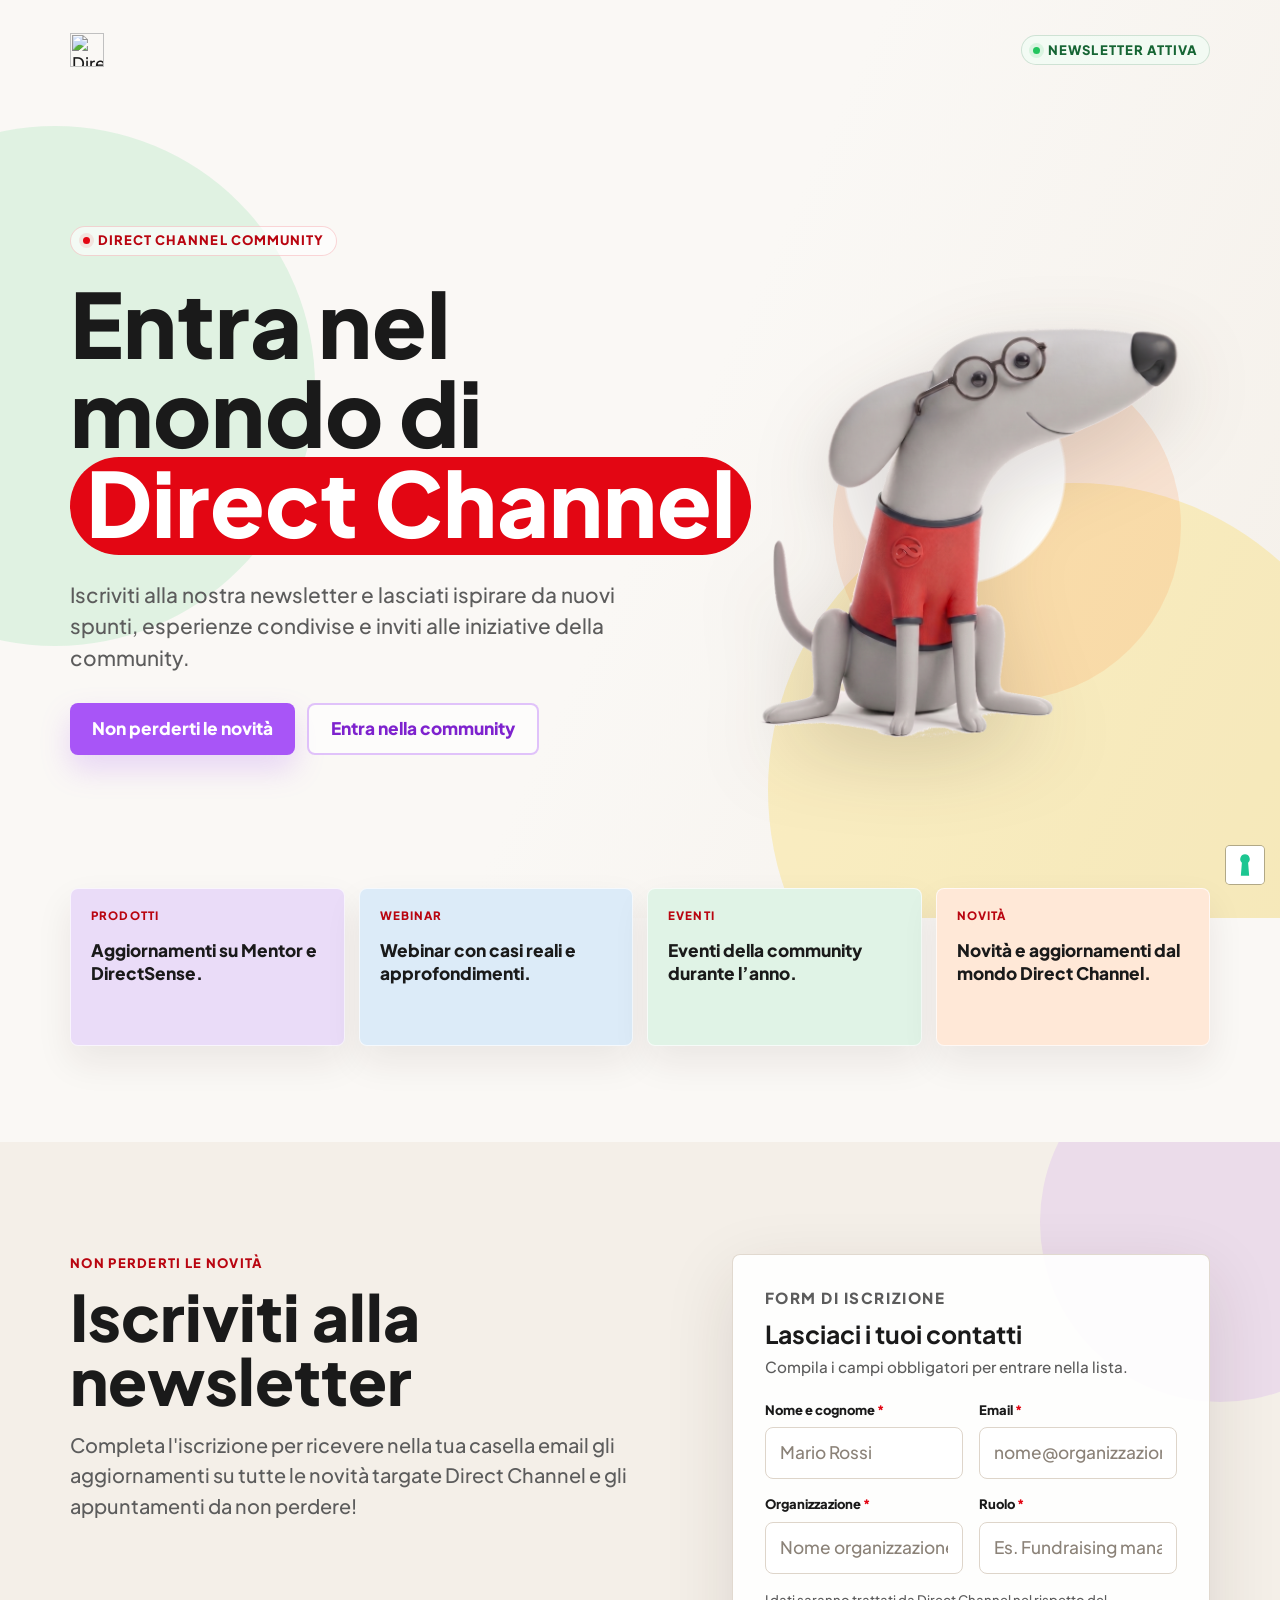
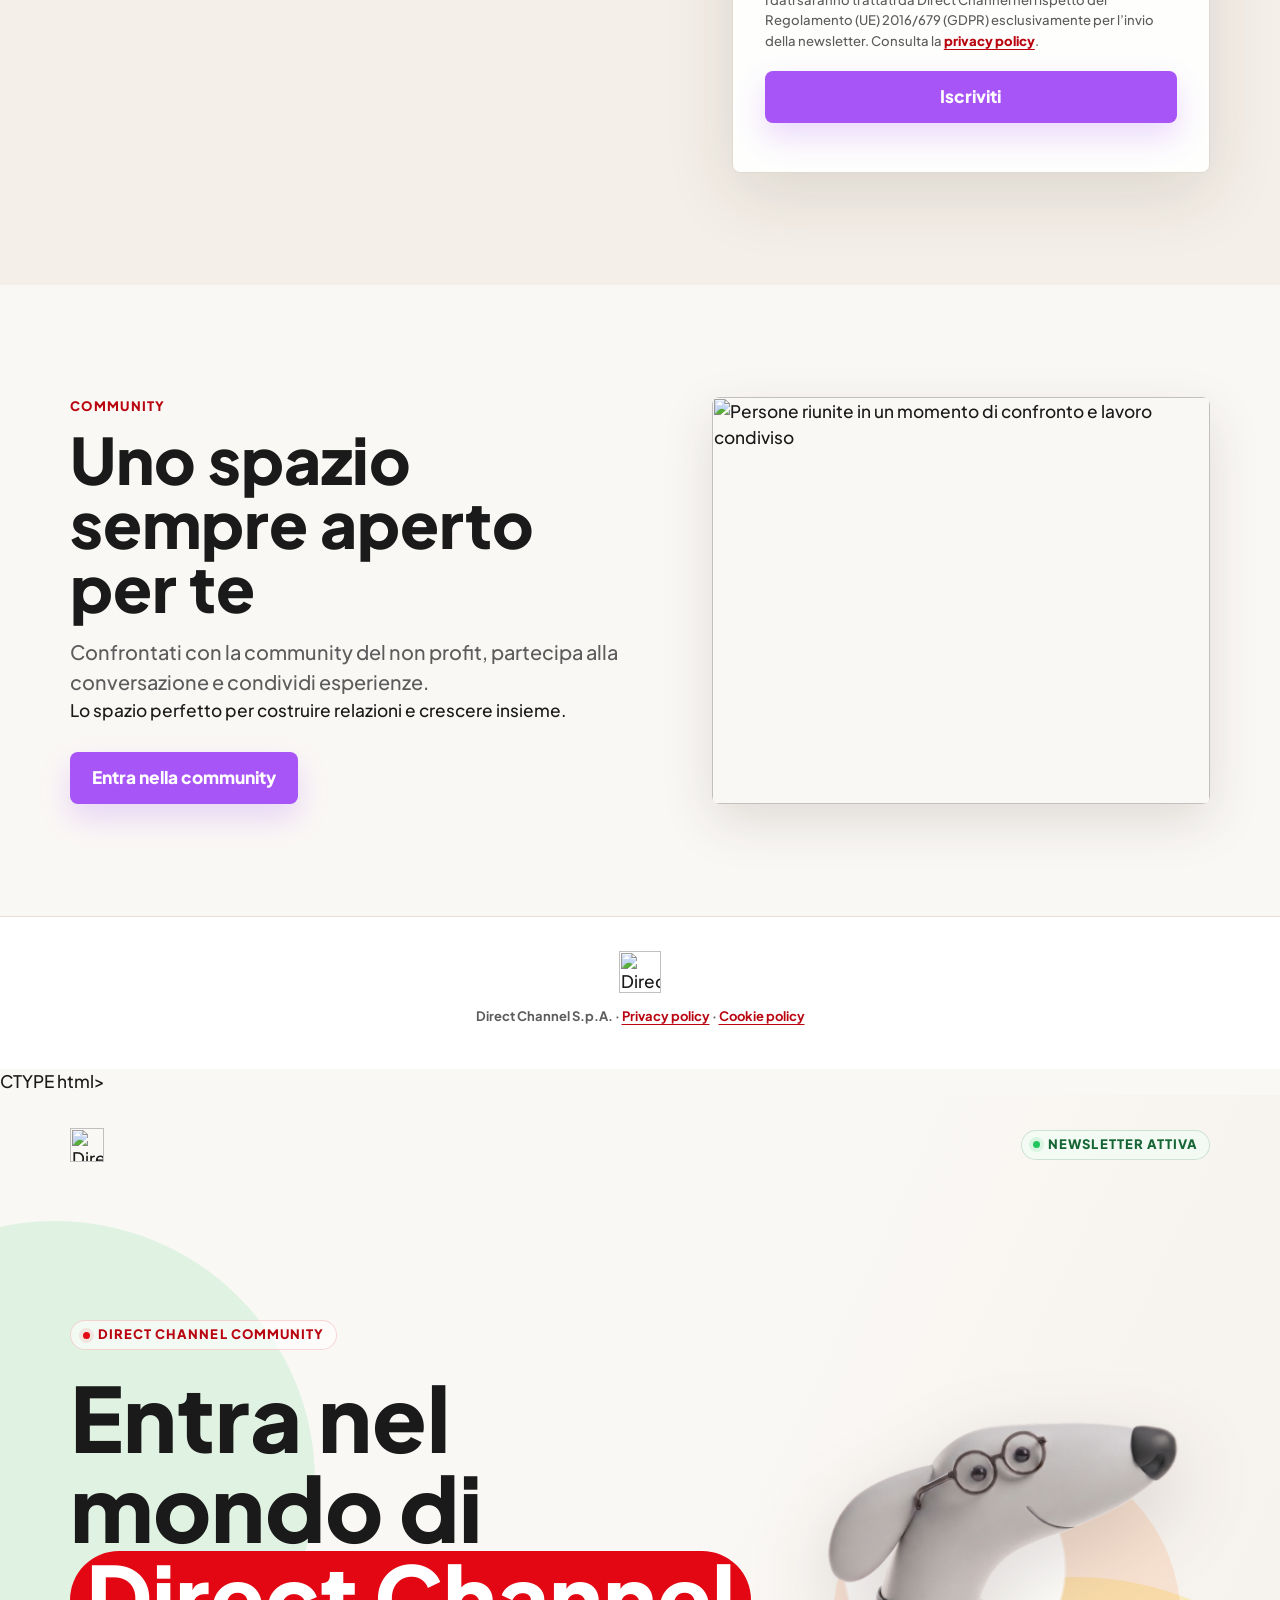
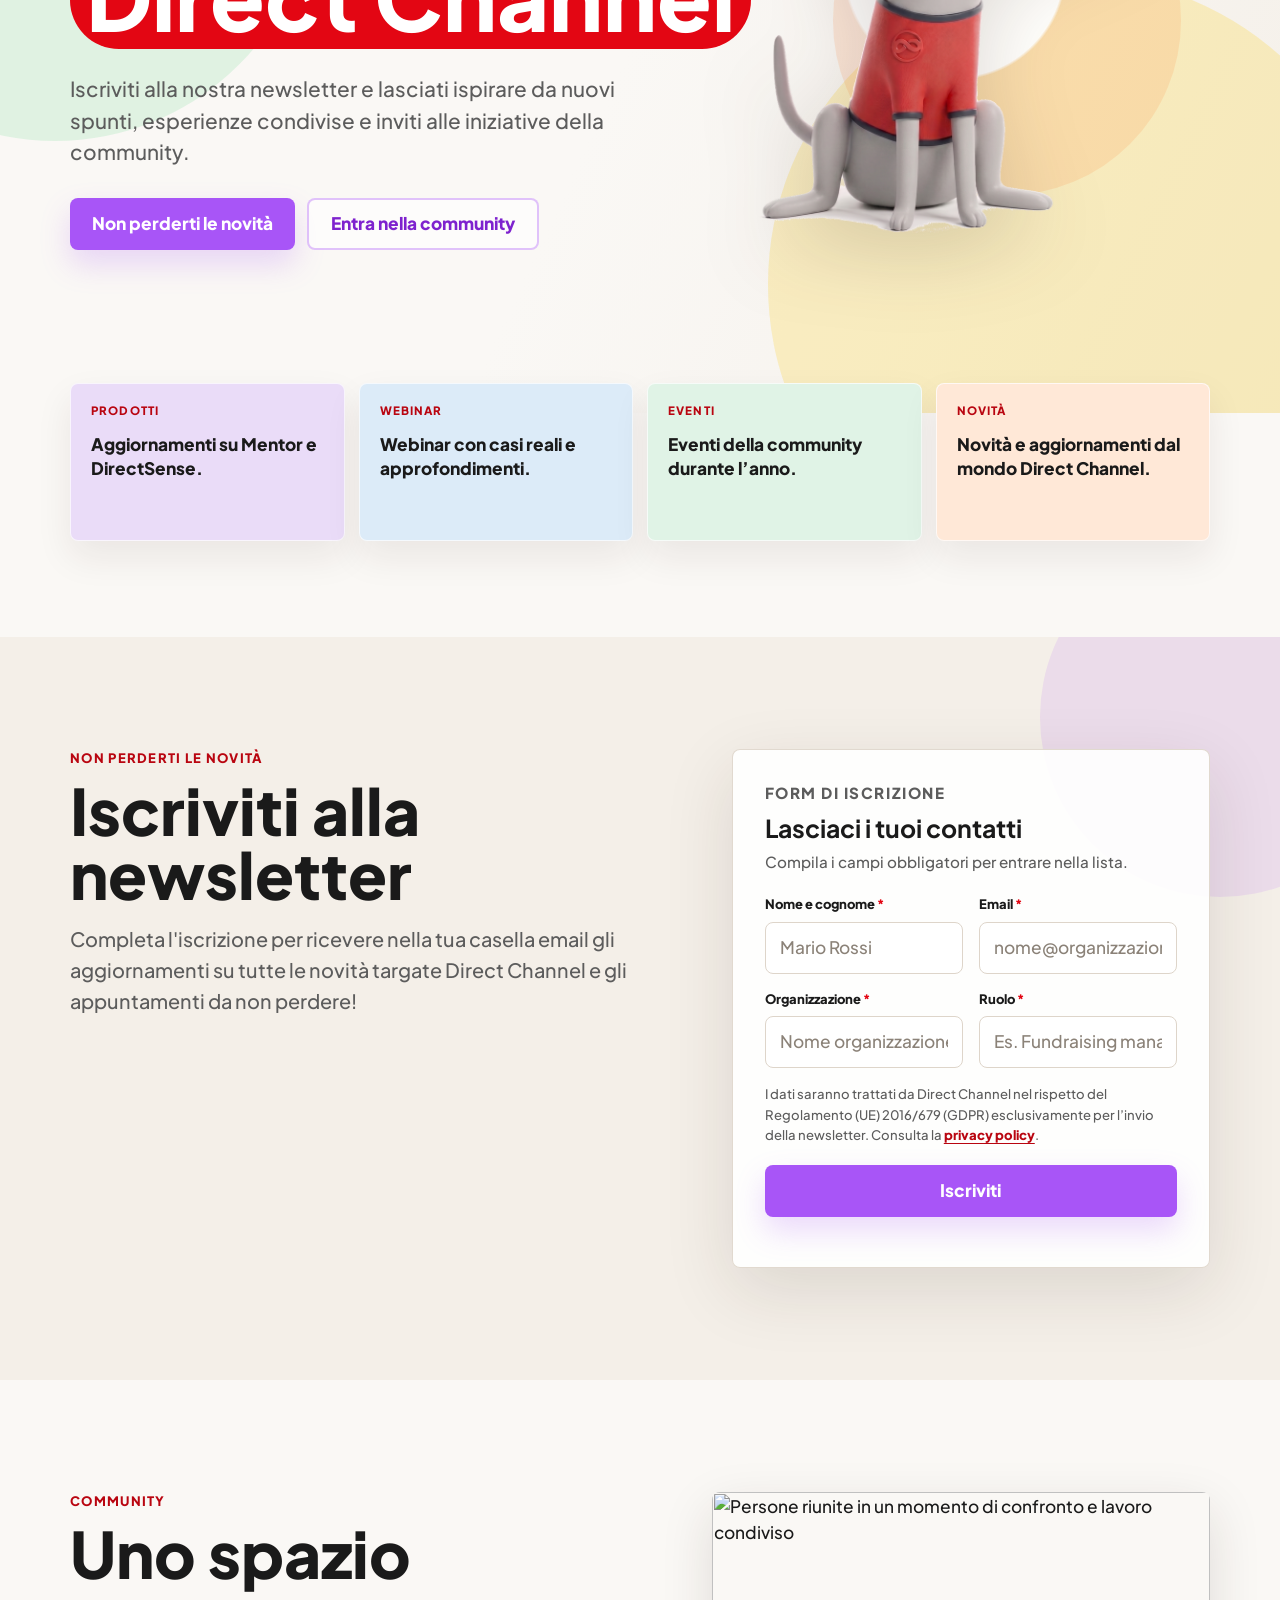
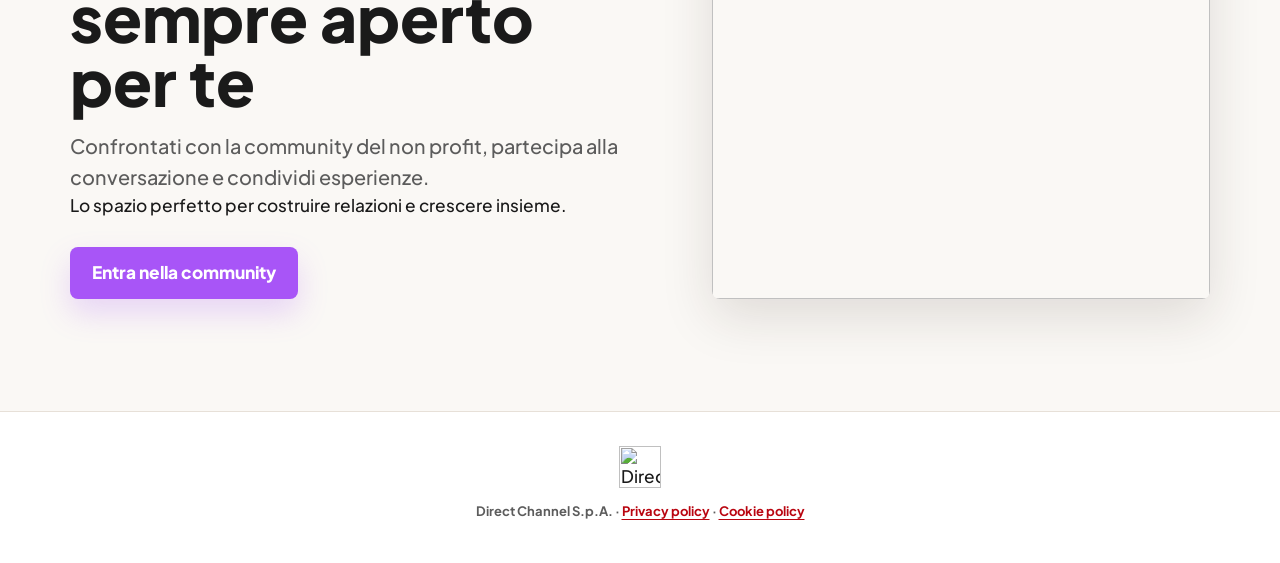
==== index.html @ 03402bbe "Update index.html aggiornamento" ====
<!DO<!DOCTYPE html>
<html lang="it"><head>
  <meta charset="UTF-8">
  <meta name="viewport" content="width=device-width, initial-scale=1.0, viewport-fit=cover">
  <meta name="description" content="Iscriviti alla newsletter Direct Channel per ricevere aggiornamenti, webinar, eventi e contenuti utili per chi lavora nel mondo non profit.">
  <link rel="icon" type="image/png" sizes="180x180" href="assets/apple-touch-icon.png">
  <link rel="apple-touch-icon" href="assets/apple-touch-icon.png">
  <link rel="preload" as="image" href="assets/mascotte-direct-channel-cutout-crop.webp" media="(min-width: 681px)">
  <link rel="preload" as="image" href="assets/mascotte-direct-channel-mobile.webp" media="(max-width: 680px)">
  <title>Newsletter Direct Channel | Community Non Profit</title>
  <link rel="preconnect" href="https://fonts.googleapis.com">
  <link rel="preconnect" href="https://fonts.gstatic.com" crossorigin="">
  <link href="https://fonts.googleapis.com/css2?family=Plus+Jakarta+Sans:wght@400;500;600;700;800&amp;display=swap" rel="stylesheet">
  <style>
    :root {
      --red: #e30613;
      --red-dark: #b90510;
      --cream: #faf8f5;
      --beige: #f4efe8;
      --paper: #ffffff;
      --ink: #1a1a1a;
      --muted: #5c5c5c;
      --line: #ded5ca;
      --green: #22c55e;
      --purple: #a855f7;
      --yellow: #facc15;
      --orange: #ff8a3d;
      --blue: #2165ab;
      --focus: rgba(34, 197, 94, 0.28);
      --shadow: 0 22px 70px rgba(48, 31, 24, 0.12);
      --radius: 8px;
      --container-max: 1180px;
      --page-gutter: 20px;
      --font-family: "Plus Jakarta Sans", sans-serif;
      --font-h1: clamp(3rem, 7vw, 6rem);
      --font-h2: clamp(2.2rem, 5vw, 4.1rem);
      --font-body: clamp(1rem, 1.35vw, 1.16rem);
      --font-small: 0.8125rem;
    }

    * {
      box-sizing: border-box;
    }

    html {
      scroll-behavior: smooth;
      background: var(--cream);
      scrollbar-color: var(--yellow) transparent;
      scrollbar-width: thin;
    }

    body {
      margin: 0;
      overflow-x: clip;
      background: var(--cream);
      color: var(--ink);
      font-family: var(--font-family);
      font-size: var(--font-body);
      line-height: 1.5;
      font-weight: 500;
      -webkit-font-smoothing: antialiased;
      text-rendering: optimizeLegibility;
    }

    button,
    input {
      font-family: var(--font-family);
    }

    a {
      color: inherit;
    }

    img {
      max-width: 100%;
    }

    h1,
    h2,
    h3,
    p {
      margin-top: 0;
    }

    h1 {
      max-width: 760px;
      margin-bottom: 24px;
      font-size: var(--font-h1);
      line-height: 1;
      font-weight: 800;
      letter-spacing: 0;
    }

    h2 {
      margin-bottom: 18px;
      font-size: var(--font-h2);
      line-height: 1;
      font-weight: 800;
      letter-spacing: 0;
    }

    p {
      margin-bottom: 0;
    }

    .wrap {
      width: 100%;
      max-width: var(--container-max);
      margin-inline: auto;
      padding-left: max(var(--page-gutter), env(safe-area-inset-left, 0px));
      padding-right: max(var(--page-gutter), env(safe-area-inset-right, 0px));
    }

    .small-label {
      margin-bottom: 10px;
      color: var(--red-dark);
      font-size: var(--font-small);
      font-weight: 800;
      letter-spacing: 0.1em;
      text-transform: uppercase;
    }

    .button,
    .btn {
      display: inline-flex;
      align-items: center;
      justify-content: center;
      min-height: 52px;
      border: 0;
      border-radius: var(--radius);
      padding: 0 22px;
      background: var(--purple);
      color: #fff;
      cursor: pointer;
      font: inherit;
      font-weight: 800;
      text-decoration: none;
      box-shadow: 0 14px 30px rgba(168, 85, 247, 0.22);
      transition: transform 180ms ease, background 180ms ease, box-shadow 180ms ease;
    }

    .button:hover,
    .btn:hover {
      transform: translateY(-1px);
      background: #9333ea;
      box-shadow: 0 16px 34px rgba(168, 85, 247, 0.28);
    }

    .button.secondary {
      border: 2px solid rgba(168, 85, 247, 0.35);
      background: rgba(255, 255, 255, 0.62);
      color: #7e22ce;
      box-shadow: none;
    }

    .button.secondary:hover {
      border-color: var(--purple);
      background: rgba(168, 85, 247, 0.08);
      color: #6d08d9;
      box-shadow: none;
    }

    .button:focus-visible,
    .btn:focus-visible,
    input:focus-visible {
      outline: 3px solid var(--focus);
      outline-offset: 3px;
    }

    .hero {
      position: relative;
      min-height: 100svh;
      overflow: hidden;
      padding: max(28px, env(safe-area-inset-top, 0px)) 0 54px;
      background:
        linear-gradient(115deg, rgba(250, 248, 245, 0.98) 0%, rgba(250, 248, 245, 0.88) 52%, rgba(244, 239, 232, 0.94) 100%),
        var(--cream);
    }

    .hero::before {
      content: "";
      position: absolute;
      inset: auto -8vw -14vw auto;
      width: min(620px, 48vw);
      aspect-ratio: 1;
      border-radius: 50%;
      background: rgba(250, 204, 21, 0.22);
      pointer-events: none;
    }

    .hero::after {
      content: "";
      position: absolute;
      inset: 14vh auto auto -16vw;
      width: min(520px, 44vw);
      aspect-ratio: 1;
      border-radius: 50%;
      background: rgba(34, 197, 94, 0.12);
      pointer-events: none;
    }

    .hero-header {
      position: relative;
      z-index: 2;
      display: flex;
      align-items: center;
      justify-content: space-between;
      gap: 24px;
      min-height: 44px;
    }

    .header-logo {
      display: inline-flex;
      align-items: center;
      text-decoration: none;
    }

    .header-logo img {
      display: block;
      width: auto;
      height: clamp(25px, 3.8vw, 34px);
      max-width: min(160px, 42vw);
    }

    .live-status {
      display: inline-flex;
      align-items: center;
      justify-content: center;
      gap: 8px;
      min-height: 30px;
      border: 1px solid rgba(22, 101, 52, 0.16);
      border-radius: 999px;
      padding: 0 11px;
      background: rgba(240, 253, 244, 0.72);
      color: #166534;
      font-size: var(--font-small);
      font-weight: 800;
      letter-spacing: 0.08em;
      line-height: 1;
      text-transform: uppercase;
      white-space: nowrap;
    }

    .live-status::before {
      content: "";
      width: 7px;
      height: 7px;
      border-radius: 50%;
      background: var(--green);
      box-shadow: 0 0 0 4px rgba(34, 197, 94, 0.12);
    }

    .hero-grid {
      position: relative;
      z-index: 1;
      display: grid;
      grid-template-columns: minmax(0, 0.94fr) minmax(300px, 0.76fr);
      gap: clamp(26px, 4.5vw, 58px);
      align-items: center;
      min-height: calc(100svh - 108px);
      padding-top: clamp(22px, 5vh, 52px);
    }

    .hero-copy {
      min-width: 0;
    }

    .badge {
      display: inline-flex;
      align-items: center;
      gap: 8px;
      min-height: 30px;
      margin-bottom: 22px;
      border: 1px solid rgba(227, 6, 19, 0.16);
      border-radius: 999px;
      padding: 0 12px;
      background: rgba(255, 255, 255, 0.62);
      color: var(--red-dark);
      font-size: var(--font-small);
      font-weight: 800;
      letter-spacing: 0.08em;
      text-transform: uppercase;
      white-space: nowrap;
    }

    .badge::before {
      content: "";
      width: 7px;
      height: 7px;
      border-radius: 50%;
      background: var(--red);
      box-shadow: 0 0 0 4px rgba(227, 6, 19, 0.09);
    }

    .highlight {
      display: inline-block;
      border-radius: 999px;
      padding: 0.02em 0.18em 0.12em;
      background: var(--red);
      color: #fff;
      line-height: 0.95;
      white-space: nowrap;
    }

    .hero-lead {
      max-width: 650px;
      margin-bottom: 30px;
      color: var(--muted);
      font-size: clamp(1.08rem, 1.7vw, 1.3rem);
      line-height: 1.52;
    }

    .hero-actions {
      display: flex;
      flex-wrap: wrap;
      gap: 12px;
      align-items: center;
    }

    .hero-visual {
      position: relative;
      min-height: clamp(360px, 39vw, 500px);
      margin: 0;
      isolation: isolate;
    }

    .hero-visual::before {
      content: "";
      position: absolute;
      z-index: -1;
      inset: auto 6% 8% auto;
      width: 72%;
      aspect-ratio: 1;
      border-radius: 50%;
      background:
        radial-gradient(circle at 35% 35%, rgba(255, 255, 255, 0.96) 0 34%, transparent 35%),
        rgba(255, 138, 61, 0.16);
    }

    .hero-visual img {
      position: absolute;
      right: clamp(0px, 2vw, 30px);
      bottom: 0;
      width: min(430px, 35vw);
      max-width: none;
      height: auto;
      display: block;
      filter: drop-shadow(0 26px 40px rgba(48, 31, 24, 0.16));
    }

    .benefits {
      position: relative;
      z-index: 2;
      margin-top: -30px;
      padding-bottom: clamp(60px, 8vw, 96px);
    }

    .benefit-grid {
      display: grid;
      grid-template-columns: repeat(4, minmax(0, 1fr));
      gap: 14px;
    }

    .benefit {
      min-height: 158px;
      border: 1px solid rgba(255, 255, 255, 0.72);
      border-radius: var(--radius);
      padding: 20px;
      color: var(--ink);
      box-shadow: 0 16px 36px rgba(48, 31, 24, 0.08);
    }

    .benefit:nth-child(1) {
      background: #eadcf8;
    }

    .benefit:nth-child(2) {
      background: #dcebf8;
    }

    .benefit:nth-child(3) {
      background: #e0f3e6;
    }

    .benefit:nth-child(4) {
      background: #ffe8d7;
    }

    .benefit-kicker {
      display: block;
      margin-bottom: 16px;
      color: var(--red-dark);
      font-size: 0.72rem;
      font-weight: 800;
      letter-spacing: 0.1em;
      line-height: 1.2;
      text-transform: uppercase;
    }

    .benefit p {
      font-size: clamp(0.98rem, 1.35vw, 1.12rem);
      line-height: 1.35;
      font-weight: 800;
    }

    .signup {
      position: relative;
      overflow: hidden;
      padding: clamp(72px, 9vw, 112px) 0;
      background: var(--beige);
    }

    .signup::before {
      content: "";
      position: absolute;
      top: -100px;
      right: -120px;
      width: 360px;
      aspect-ratio: 1;
      border-radius: 50%;
      background: rgba(168, 85, 247, 0.12);
    }

    .signup-grid {
      position: relative;
      z-index: 1;
      display: grid;
      grid-template-columns: minmax(0, 0.9fr) minmax(320px, 0.72fr);
      gap: clamp(28px, 5vw, 64px);
      align-items: start;
    }

    .signup-copy p:not(.small-label) {
      max-width: 560px;
      color: var(--muted);
      font-size: clamp(1.08rem, 1.6vw, 1.24rem);
      line-height: 1.55;
    }

    .signup-form {
      border: 1px solid rgba(222, 213, 202, 0.9);
      border-radius: var(--radius);
      padding: clamp(22px, 3vw, 32px);
      background: rgba(255, 255, 255, 0.9);
      box-shadow: var(--shadow);
    }

    .form-title {
      margin-bottom: 22px;
    }

    .form-title h3 {
      margin-bottom: 8px;
      font-size: clamp(1.25rem, 2vw, 1.55rem);
      line-height: 1.14;
    }

    .form-title p {
      color: var(--muted);
      font-size: 0.95rem;
    }

    .form-grid {
      display: grid;
      grid-template-columns: repeat(2, minmax(0, 1fr));
      gap: 16px;
    }

    .field {
      margin: 0;
    }

    .field.full {
      grid-column: 1 / -1;
    }

    label {
      display: block;
      margin-bottom: 7px;
      color: var(--ink);
      font-size: var(--font-small);
      font-weight: 800;
    }

    .req {
      color: var(--red);
    }

    input {
      width: 100%;
      min-height: 52px;
      border: 1px solid var(--line);
      border-radius: var(--radius);
      padding: 0 14px;
      background: #fff;
      color: var(--ink);
      font: inherit;
      font-size: var(--font-body);
      transition: border-color 160ms ease, box-shadow 160ms ease, background 160ms ease;
    }

    input::placeholder {
      color: #8b8278;
    }

    input:hover {
      border-color: #cfc3b6;
      background: #fffdfb;
    }

    input:focus {
      outline: none;
      border-color: var(--green);
      box-shadow: 0 0 0 4px rgba(34, 197, 94, 0.12);
    }

    .privacy-note {
      margin-top: 16px;
      color: var(--muted);
      font-size: 0.82rem;
      line-height: 1.55;
    }

    .privacy-note a {
      color: var(--red-dark);
      font-weight: 800;
      text-underline-offset: 3px;
    }

    .btn {
      width: 100%;
      margin-top: 20px;
    }

    .status {
      display: none;
      margin-top: 16px;
      border-radius: var(--radius);
      padding: 13px 14px;
      font-size: 0.92rem;
      font-weight: 700;
      line-height: 1.45;
    }

    .status.show {
      display: block;
    }

    .status.ok {
      border: 1px solid rgba(34, 197, 94, 0.26);
      background: #f0fdf4;
      color: #166534;
    }

    .status.err {
      border: 1px solid rgba(227, 6, 19, 0.22);
      background: #fef2f2;
      color: #991b1b;
    }

    .community {
      padding: clamp(70px, 9vw, 112px) 0;
      background: var(--cream);
    }

    .community-grid {
      display: grid;
      grid-template-columns: minmax(0, 0.86fr) minmax(280px, 0.74fr);
      gap: clamp(28px, 5vw, 64px);
      align-items: center;
    }

    .community-copy p:not(.small-label) {
      max-width: 630px;
      color: var(--muted);
      font-size: clamp(1.08rem, 1.6vw, 1.24rem);
      line-height: 1.55;
    }

    .community-copy .button {
      margin-top: 28px;
    }

    .community-media {
      margin: 0;
      border-radius: var(--radius);
      overflow: hidden;
      box-shadow: 0 18px 52px rgba(48, 31, 24, 0.13);
    }

    .community-media img {
      display: block;
      width: 100%;
      height: auto;
      aspect-ratio: 4 / 3;
      object-fit: cover;
    }

    .footer {
      padding: 34px 0 42px;
      background: #fff;
      border-top: 1px solid rgba(222, 213, 202, 0.72);
    }

    .footer-inner {
      display: flex;
      flex-direction: column;
      align-items: center;
      gap: 14px;
      text-align: center;
    }

    .footer-logo img {
      display: block;
      width: auto;
      height: clamp(30px, 5vw, 42px);
      max-width: min(220px, 72vw);
    }

    .footer-copy {
      color: var(--muted);
      font-size: var(--font-small);
      font-weight: 700;
    }

    .footer-copy a {
      color: var(--red-dark);
      text-underline-offset: 3px;
    }

    @media (max-width: 980px) {
      .hero-grid,
      .signup-grid,
      .community-grid {
        grid-template-columns: 1fr;
      }

      .hero {
        min-height: auto;
      }

      .hero-grid {
        min-height: 0;
      }

      .hero-visual {
        min-height: 300px;
        order: -1;
      }

      .hero-visual img {
        right: 50%;
        width: min(360px, 72vw);
        transform: translateX(50%);
      }

      .benefits {
        margin-top: 0;
      }

      .benefit-grid {
        grid-template-columns: repeat(2, minmax(0, 1fr));
      }
    }

    @media (max-width: 680px) {
      :root {
        --page-gutter: 18px;
      }

      .hero {
        padding-bottom: 40px;
      }

      .hero-header {
        align-items: flex-start;
      }

      .live-status {
        font-size: 0.68rem;
      }

      .badge {
        white-space: normal;
      }

      .highlight {
        max-width: 100%;
        white-space: normal;
      }

      .hero-actions,
      .hero-actions .button,
      .hero-actions .secondary {
        width: 100%;
      }

      .benefit-grid,
      .form-grid {
        grid-template-columns: 1fr;
      }

      .benefit {
        min-height: 136px;
      }

      .field.full {
        grid-column: auto;
      }
    }

    #marketingEditorBar {
      position: sticky;
      top: 0;
      z-index: 10000;
      display: flex;
      align-items: center;
      justify-content: space-between;
      gap: 10px;
      min-height: 40px;
      padding: 6px max(12px, env(safe-area-inset-right, 0px)) 6px max(12px, env(safe-area-inset-left, 0px));
      background: #050505;
      color: #fff;
      font-size: 0.75rem;
      line-height: 1;
      box-shadow: 0 10px 24px rgba(0, 0, 0, 0.22);
    }

    .marketing-editor-title {
      display: flex;
      align-items: center;
      gap: 8px;
      min-width: 0;
      font-weight: 800;
      letter-spacing: 0.06em;
      text-transform: uppercase;
      white-space: nowrap;
    }

    #marketingEditorStatus {
      overflow: hidden;
      max-width: 34vw;
      color: rgba(255, 255, 255, 0.72);
      font-size: 0.7rem;
      font-weight: 700;
      letter-spacing: 0;
      text-overflow: ellipsis;
      text-transform: none;
      white-space: nowrap;
    }

    .marketing-editor-actions {
      display: flex;
      flex-wrap: wrap;
      justify-content: flex-end;
      gap: 6px;
    }

    .marketing-editor-button,
    .marketing-editor-upload {
      display: inline-flex;
      align-items: center;
      justify-content: center;
      min-height: 28px;
      border: 1px solid rgba(255, 255, 255, 0.24);
      border-radius: 5px;
      padding: 6px 9px;
      background: rgba(255, 255, 255, 0.09);
      color: #fff;
      cursor: pointer;
      font-size: 0.72rem;
      font-weight: 800;
      line-height: 1;
      text-decoration: none;
      transition: background 160ms ease, border-color 160ms ease;
    }

    .marketing-editor-button:hover,
    .marketing-editor-upload:hover,
    .marketing-editor-button:focus-visible,
    .marketing-editor-upload:focus-visible {
      border-color: rgba(255, 255, 255, 0.56);
      background: rgba(255, 255, 255, 0.18);
      outline: none;
    }

    .marketing-editor-button.primary {
      border-color: var(--yellow);
      background: var(--yellow);
      color: var(--ink);
    }

    .marketing-editor-button.danger {
      border-color: rgba(227, 6, 19, 0.82);
    }

    .marketing-editor-upload input {
      position: absolute;
      width: 1px;
      height: 1px;
      overflow: hidden;
      clip: rect(0, 0, 0, 0);
      white-space: nowrap;
    }

    [data-marketing-editable="true"] {
      border-radius: 5px;
      outline: 2px solid transparent;
      outline-offset: 3px;
      transition: background 160ms ease, outline-color 160ms ease;
    }

    [data-marketing-editable="true"]:hover,
    [data-marketing-editable="true"]:focus {
      background: rgba(250, 204, 21, 0.18);
      outline-color: rgba(250, 204, 21, 0.78);
    }

    #heroMascotImg {
      cursor: pointer;
    }

    @media (max-width: 680px) {
      #marketingEditorBar {
        position: relative;
        align-items: flex-start;
        flex-direction: column;
      }

      .marketing-editor-title {
        align-items: flex-start;
        flex-direction: column;
        white-space: normal;
      }

      #marketingEditorStatus {
        max-width: 100%;
        white-space: normal;
      }

      .marketing-editor-actions {
        justify-content: flex-start;
      }
    }
  </style>
  <link rel="stylesheet" href="https://digital.mondadori.it/cookie-policy/custom_banner.css" media="all">
  <script async="" src="https://cs.iubenda.com/cookie-solution/confs/js/8187956.js"></script><script src="https://cdn.iubenda.com/cookie_solution/iubenda_cs/1.101.0/core-it.js" charset="UTF-8"></script><script type="text/javascript">
    var _iub = _iub || [];
    _iub.csConfiguration = {
      askConsentAtCookiePolicyUpdate: true,
      countryDetection: true,
      enableFadp: true,
      enableLgpd: true,
      enableTcf: true,
      enableUsps: true,
      floatingPreferencesButtonDisplay: "bottom-right",
      gdprAppliesGlobally: true,
      lang: "it",
      perPurposeConsent: true,
      siteId: 8187956,
      whitelabel: false,
      cookiePolicyId: 8187956
    };
  </script>
  <script type="text/javascript" src="https://cs.iubenda.com/autoblocking/8187956.js"></script>
  <script type="text/javascript" src="https://cdn.iubenda.com/cs/iubenda_cs.js" charset="UTF-8" async=""></script>
<script src="https://cdn.iubenda.com/cs/tcf/versions/tcf-v2-0.31.0.js" charset="UTF-8"></script><style type="text/css">#iubenda-cs-banner .iub-toggle-checkbox,#iubenda-iframe .iub-toggle-checkbox{flex-shrink:0!important;display:flex!important;align-items:center!important;margin-left:24px!important}#iubenda-cs-banner .iub-toggle-checkbox input,#iubenda-iframe .iub-toggle-checkbox input{-moz-appearance:none!important;appearance:none!important;-webkit-appearance:none!important;padding:0!important;border:0!important;margin:0!important}#iubenda-cs-banner .iub-toggle-checkbox input::-ms-check,#iubenda-iframe .iub-toggle-checkbox input::-ms-check{visibility:hidden}#iubenda-cs-banner .iub-toggle-checkbox input.style1,#iubenda-iframe .iub-toggle-checkbox input.style1{width:64px!important;height:32px!important;border-radius:32px!important;transition:background-position .4s ease,background-color .4s ease!important;background-color:#555!important;background-image:url("data:image/svg+xml,%3Csvg xmlns='http://www.w3.org/2000/svg' width='18' height='18' viewBox='0 0 18 18'%3E%3Cpath fill='%23FFF' fill-rule='evenodd' d='M9 0a9 9 0 1 1 0 18A9 9 0 0 1 9 0zM5.729 5.033a.5.5 0 0 0-.638.058l-.058.07a.5.5 0 0 0 .058.637l3.201 3.201-3.201 3.203a.5.5 0 0 0 .707.707l3.201-3.203 3.203 3.203.07.058a.5.5 0 0 0 .637-.058l.058-.07a.5.5 0 0 0-.058-.637L9.706 8.999l3.203-3.201a.5.5 0 0 0-.707-.707L8.999 8.292 5.798 5.091z'/%3E%3C/svg%3E")!important;background-repeat:no-repeat!important;background-position:top 4px left 4px!important;background-size:24px 24px!important}#iubenda-cs-banner .iub-toggle-checkbox input.style1:checked,#iubenda-iframe .iub-toggle-checkbox input.style1:checked{background-color:#1cc691!important;background-position:top 4px left 36px!important;background-image:url("data:image/svg+xml,%3Csvg xmlns='http://www.w3.org/2000/svg' width='18' height='18' viewBox='0 0 18 18'%3E%3Cpath fill='%23FFF' fill-rule='evenodd' d='M9 0a9 9 0 1 1 0 18A9 9 0 0 1 9 0zm4.646 5.646l-6.198 6.2-3.1-3a.5.5 0 1 0-.696.718l3.454 3.342a.5.5 0 0 0 .701-.006l6.547-6.546a.5.5 0 1 0-.708-.708z'/%3E%3C/svg%3E")!important}#iubenda-cs-banner .iub-toggle-checkbox input.style1:checked.sm,#iubenda-iframe .iub-toggle-checkbox input.style1:checked.sm{background-position:top 3px left 27px!important}#iubenda-cs-banner .iub-toggle-checkbox input.style1:checked.half,#iubenda-cs-banner .iub-toggle-checkbox input.style1:checked[value=partial],#iubenda-iframe .iub-toggle-checkbox input.style1:checked.half,#iubenda-iframe .iub-toggle-checkbox input.style1:checked[value=partial]{background-color:#ffd24d!important;background-position:top 4px left 20px!important;background-image:url("data:image/svg+xml,%3Csvg xmlns='http://www.w3.org/2000/svg' width='18' height='18' viewBox='0 0 18 18'%3E%3Cpath fill='%23FFF' fill-rule='evenodd' d='M9 0a9 9 0 1 1 0 18A9 9 0 0 1 9 0zm4 8.5H5a.5.5 0 0 0 0 1h8a.5.5 0 0 0 0-1z'/%3E%3C/svg%3E")!important}#iubenda-cs-banner .iub-toggle-checkbox input.style1:checked.half.sm,#iubenda-cs-banner .iub-toggle-checkbox input.style1:checked[value=partial].sm,#iubenda-iframe .iub-toggle-checkbox input.style1:checked.half.sm,#iubenda-iframe .iub-toggle-checkbox input.style1:checked[value=partial].sm{background-position:top 3px left 15px!important}#iubenda-cs-banner .iub-toggle-checkbox input.style1.sm,#iubenda-iframe .iub-toggle-checkbox input.style1.sm{width:48px!important;height:24px!important;border-radius:24px!important;background-size:18px 18px!important;background-position:top 3px left 3px!important}#iubenda-cs-banner .iub-toggle-checkbox input::-ms-check,#iubenda-iframe .iub-toggle-checkbox input::-ms-check{visibility:hidden!important}#iubenda-cs-banner .iub-toggle-checkbox input:not([disabled]),#iubenda-iframe .iub-toggle-checkbox input:not([disabled]){cursor:pointer!important}#iubenda-cs-banner .iub-toggle-checkbox input[disabled],#iubenda-iframe .iub-toggle-checkbox input[disabled]{opacity:.35}#iubenda-cs-banner .iub-toggle-checkbox .iub-caption,#iubenda-iframe .iub-toggle-checkbox .iub-caption{display:none!important}#iubenda-cs-banner{font-size:15px!important;background:0 0!important;line-height:1.4!important;position:fixed!important;z-index:99999998!important;top:0!important;left:0!important;width:100%!important;height:100%!important;border:0!important;margin:0!important;padding:0!important;overflow:hidden!important;display:flex!important;will-change:opacity}#iubenda-cs-banner .iubenda-banner-content:not(.iubenda-custom-content) * strong,#iubenda-cs-banner [class*=" iub"] strong,#iubenda-cs-banner [class^=iub] strong{font-weight:700!important}#iubenda-cs-banner .iubenda-banner-content:not(.iubenda-custom-content) * .iub-sr-only,#iubenda-cs-banner [class*=" iub"] .iub-sr-only,#iubenda-cs-banner [class^=iub] .iub-sr-only{position:absolute!important;left:-10000px!important;top:auto!important;width:1px!important;height:1px!important;overflow:hidden!important}#iubenda-cs-banner .iubenda-banner-content:not(.iubenda-custom-content) * .iub-sr-only:focus,#iubenda-cs-banner [class*=" iub"] .iub-sr-only:focus,#iubenda-cs-banner [class^=iub] .iub-sr-only:focus{position:static!important;width:auto!important;height:auto!important}#iubenda-cs-banner .iubenda-banner-content:not(.iubenda-custom-content) *,#iubenda-cs-banner [class*=" iub"],#iubenda-cs-banner [class^=iub]{font-size:100%!important;width:auto!important;-webkit-appearance:none!important;-moz-appearance:none!important;appearance:none!important;background:0 0!important;box-sizing:border-box!important;-webkit-tap-highlight-color:transparent!important;font-family:-apple-system,sans-serif!important;text-decoration:none!important;color:currentColor!important;background-attachment:scroll!important;background-color:transparent!important;background-image:none!important;background-position:0 0!important;background-repeat:repeat!important;border:0!important;border-color:#000!important;border-color:currentColor!important;border-radius:0!important;border-style:none!important;border-width:medium!important;bottom:auto!important;clear:none!important;clip:auto!important;counter-increment:none!important;counter-reset:none!important;direction:inherit!important;float:none!important;font-style:inherit!important;font-variant:normal!important;font-weight:inherit!important;height:auto!important;left:auto!important;letter-spacing:normal;line-height:inherit;list-style-type:inherit!important;list-style-position:outside!important;list-style-image:none!important;margin:0;max-height:none!important;max-width:none!important;min-height:0!important;min-width:0!important;opacity:1;overflow:visible!important;padding:0!important;position:static!important;quotes:"" ""!important;right:auto!important;table-layout:auto!important;text-align:left!important;text-indent:0!important;text-transform:none!important;top:auto!important;unicode-bidi:normal!important;vertical-align:baseline!important;white-space:normal!important;width:auto!important;word-spacing:normal;z-index:auto!important;background-origin:padding-box!important;background-origin:padding-box!important;background-clip:border-box!important;background-size:auto!important;-o-border-image:none!important;border-image:none!important;border-radius:0!important;border-radius:0!important;box-shadow:none!important;-moz-column-count:auto!important;column-count:auto!important;-moz-column-gap:normal!important;column-gap:normal!important;-moz-column-rule:medium none #000!important;column-rule:medium none #000!important;-moz-column-span:none!important;column-span:none!important;-moz-column-width:auto!important;column-width:auto!important;font-feature-settings:normal!important;overflow-x:visible!important;overflow-y:visible!important;hyphens:manual!important;perspective:none!important;perspective-origin:50% 50%!important;text-shadow:none!important;transition:all 0s ease 0s!important;transform:none!important;transform-origin:50% 50%!important;transform-style:flat!important;word-break:normal!important;-ms-text-size-adjust:100%;-webkit-text-size-adjust:100%}#iubenda-cs-banner.iubenda-cs-overlay:before{content:""!important;position:fixed!important;top:0!important;left:0!important;width:100%!important;height:100%!important;background-color:rgba(0,0,0,.5)!important;z-index:1!important;pointer-events:auto!important}#iubenda-cs-banner.iubenda-cs-center{align-items:center!important;justify-content:center!important}#iubenda-cs-banner.iubenda-cs-top{align-items:flex-start!important}#iubenda-cs-banner.iubenda-cs-bottom{align-items:flex-end!important}#iubenda-cs-banner.iubenda-cs-left{justify-content:flex-start!important}#iubenda-cs-banner.iubenda-cs-right{justify-content:flex-end!important}#iubenda-cs-banner{opacity:0!important;pointer-events:none!important;transition:opacity .4s ease!important}#iubenda-cs-banner.iubenda-cs-visible>*{pointer-events:auto!important}#iubenda-cs-banner.iubenda-cs-visible{opacity:1!important}#iubenda-cs-banner.iubenda-cs-slidein .iubenda-cs-container{transition:transform .4s ease!important}#iubenda-cs-banner.iubenda-cs-slidein.iubenda-cs-top .iubenda-cs-container{transform:translateY(-48px)!important}#iubenda-cs-banner.iubenda-cs-slidein.iubenda-cs-bottom .iubenda-cs-container{transform:translateY(48px)!important}#iubenda-cs-banner.iubenda-cs-slidein.iubenda-cs-visible .iubenda-cs-container{transform:translateY(0)!important}#iubenda-cs-banner .iubenda-cs-container{position:relative!important;z-index:2!important}#iubenda-cs-banner .iubenda-cs-container.iubenda-cs-themed{display:flex;flex-direction:column}#iubenda-cs-banner .iubenda-cs-brand{display:flex!important;padding:16px!important;flex-shrink:0!important}#iubenda-cs-banner .iubenda-cs-brand>div{display:flex!important;justify-content:flex-start!important}#iubenda-cs-banner .iubenda-cs-brand img{max-width:192px!important;max-height:32px!important}#iubenda-cs-banner .iubenda-cs-content{position:relative!important;z-index:1!important;overflow:hidden!important;transition:transform .4s ease!important;background-color:#000!important;color:#fff!important;font-size:14px!important;display:flex;flex-direction:column}#iubenda-cs-banner .iubenda-cs-rationale{position:relative!important;display:flex!important;flex-direction:column!important;flex:1 1 auto}@media screen and (max-height:300px){#iubenda-cs-banner .iubenda-cs-rationale{overflow-y:auto!important;display:block!important}#iubenda-cs-banner .iubenda-cs-rationale:before{content:"";position:fixed;bottom:0;left:0;width:100%;height:40%;background:linear-gradient(to bottom,rgba(0,0,0,0),#000);z-index:1;pointer-events:none}}#iubenda-cs-banner .iubenda-cs-close-btn{z-index:1!important;top:6px!important;right:0!important;margin:10px!important;min-width:32px!important;height:32px!important;padding:6px!important;font-size:24px!important;line-height:0!important;font-weight:lighter!important;cursor:pointer!important;text-align:center!important;border:1px solid transparent!important;border-radius:4px!important;opacity:.7!important;align-self:flex-end!important}#iubenda-cs-banner .iubenda-cs-close-btn:hover{opacity:1!important}#iubenda-cs-banner .iubenda-banner-content{font-weight:300!important;padding:16px!important;flex:1 1 auto!important;overflow-y:auto!important}#iubenda-cs-banner .iubenda-banner-content a,#iubenda-cs-banner .iubenda-banner-content button{cursor:pointer!important;color:currentColor!important;text-decoration:underline!important}#iubenda-cs-banner .iubenda-banner-content a:hover,#iubenda-cs-banner .iubenda-banner-content button:hover{text-decoration:none!important}@media (min-width:640px){#iubenda-cs-banner .iubenda-banner-content div:first-child{margin-top:40px!important}}#iubenda-cs-banner #iubenda-cs-paragraph.iubenda-cs-no-margin-top{margin-top:0!important}#iubenda-cs-banner #iubenda-cs-paragraph.iubenda-cs-small-margin-top{margin-top:16px!important}#iubenda-cs-banner #iubenda-cs-title{margin-bottom:16px!important;margin-top:8px!important;font-weight:700!important;font-size:14px!important}#iubenda-cs-banner .iubenda-cs-counter{text-align:center!important;position:relative!important;z-index:1!important;display:none;pointer-events:none;flex-shrink:0;padding:8px!important;font-size:13px!important;font-weight:700!important}#iubenda-cs-banner .iubenda-cs-cwa-button{font-weight:700!important;font-size:13px!important;background:rgba(255,255,255,.1)!important;color:#fff!important;padding:8px 14px!important;flex-shrink:0;border-radius:4px!important;text-align:center!important;z-index:1!important;margin:16px!important;margin-bottom:0!important;cursor:pointer!important}#iubenda-cs-banner .iubenda-cs-cwa-button:focus,#iubenda-cs-banner .iubenda-cs-cwa-button:hover{box-shadow:0 0 0 999px inset rgba(0,0,0,.1)!important}@media (max-width:639px){#iubenda-cs-banner .iubenda-cs-cwa-button{box-shadow:0 8px 16px 4px rgba(0,0,0,.2)!important}}@media (min-width:640px){#iubenda-cs-banner .iubenda-cs-cwa-button{align-self:flex-end}}#iubenda-cs-banner .iubenda-cs-cwa-button:focus,#iubenda-cs-banner .iubenda-cs-cwa-button:hover{box-shadow:0 0 0 999px inset rgba(0,0,0,.1)!important}@media (max-width:639px){#iubenda-cs-banner .iubenda-cs-cwa-button{box-shadow:0 8px 16px 4px rgba(0,0,0,.2)!important}}@media (min-width:640px){#iubenda-cs-banner .iubenda-cs-cwa-button{align-self:flex-end}}#iubenda-cs-banner .iubenda-cs-opt-group{z-index:1!important;display:flex!important;margin-top:0!important;flex-shrink:0!important;color:#000!important;margin:16px!important;margin-top:0!important}#iubenda-cs-banner .iubenda-cs-opt-group>div{display:flex!important}@media screen and (max-height:300px){#iubenda-cs-banner .iubenda-cs-opt-group{position:relative!important}}@media (min-width:640px){#iubenda-cs-banner .iubenda-cs-opt-group{align-items:center!important;justify-content:space-between!important}#iubenda-cs-banner .iubenda-cs-opt-group-custom{margin-right:auto!important;align-self:start!important;justify-content:flex-start!important}#iubenda-cs-banner .iubenda-cs-opt-group-consent{margin-left:auto!important;align-self:end!important;justify-content:flex-end!important}}@media (max-width:639px){#iubenda-cs-banner .iubenda-cs-opt-group{flex-direction:column!important}#iubenda-cs-banner .iubenda-cs-opt-group-custom:not(.iubenda-cs-opt-group-granular){order:2}#iubenda-cs-banner .iubenda-cs-opt-group-consent{order:1}}#iubenda-cs-banner .iubenda-cs-opt-group button{-webkit-appearance:none!important;-moz-appearance:none!important;appearance:none!important;padding:8px 32px!important;border-radius:64px!important;cursor:pointer!important;font-weight:700!important;font-size:100%!important;margin-top:4px!important;margin-bottom:4px!important;text-align:center!important;border:0!important;background-color:#1a1a1a!important;color:#fff!important}@-moz-document url-prefix(){#iubenda-cs-banner .iubenda-cs-opt-group button{padding-top:7px!important}}#iubenda-cs-banner .iubenda-cs-opt-group button.focus,#iubenda-cs-banner .iubenda-cs-opt-group button.hover{box-shadow:0 0 0 999px inset rgba(0,0,0,.1)!important}@media (min-width:640px){#iubenda-cs-banner .iubenda-cs-opt-group button:not(:last-of-type){margin-right:8px!important}}@media (max-width:639px){#iubenda-cs-banner .iubenda-cs-opt-group button{padding:8px 24px!important;width:100%!important;display:block;text-align:center!important;margin:6px 3px!important;flex:1}}#iubenda-cs-banner .iubenda-cs-opt-group button.iubenda-cs-accept-btn,#iubenda-cs-banner .iubenda-cs-opt-group button.iubenda-cs-btn-primary{background-color:#0073ce!important;color:#fff!important}#iubenda-cs-banner .iubenda-cs-opt-group button.iubenda-cs-reject-btn{background-color:#0073ce!important;color:#fff!important}#iubenda-cs-banner.iubenda-cs-padded:not(.iubenda-cs-branded) .iubenda-banner-content{padding-right:48px!important}#iubenda-cs-banner.iubenda-cs-padded .iubenda-cs-close-btn{position:absolute!important}@media (min-width:640px){#iubenda-cs-banner:not(.iubenda-cs-padded).iubenda-cs-branded .iubenda-cs-cwa-button{position:absolute!important}}@media (min-width:640px){#iubenda-cs-banner:not(.iubenda-cs-branded):not(.iubenda-cs-no-heading) .iubenda-cs-cwa-button{position:absolute!important;top:-4px!important;right:-4px!important;padding:5px 10px!important}}@media (min-width:640px){#iubenda-cs-banner.iubenda-cs-branded:not(.iubenda-cs-default-floating).iubenda-cs-bottom .iubenda-cs-brand,#iubenda-cs-banner.iubenda-cs-branded:not(.iubenda-cs-default-floating).iubenda-cs-top .iubenda-cs-brand{border-radius:8px!important}}@media (min-width:640px){#iubenda-cs-banner.iubenda-cs-branded .iubenda-cs-cwa-button{margin:15px!important}}#iubenda-cs-banner.iubenda-cs-branded .iubenda-cs-close-btn{height:32px!important;min-width:32px!important}#iubenda-cs-banner.iubenda-cs-default .iubenda-cs-brand-badge-outer,#iubenda-cs-banner.iubenda-cs-default-floating .iubenda-cs-brand-badge-outer{height:0!important}#iubenda-cs-banner.iubenda-cs-default-floating:not(.iubenda-cs-left) .iubenda-cs-brand-badge-outer,#iubenda-cs-banner.iubenda-cs-default:not(.iubenda-cs-left) .iubenda-cs-brand-badge-outer{margin-left:auto!important;margin-right:0!important;float:right!important}#iubenda-cs-banner.iubenda-cs-default-floating.iubenda-cs-bottom .iubenda-cs-brand-badge-outer,#iubenda-cs-banner.iubenda-cs-default.iubenda-cs-bottom .iubenda-cs-brand-badge-outer{order:-1!important;display:inline-flex!important}#iubenda-cs-banner.iubenda-cs-default .iubenda-cs-brand{margin:0 -8px 0!important}@media (max-width:991px){#iubenda-cs-banner.iubenda-cs-default .iubenda-cs-brand{margin:-8px -8px 0!important}}@media (min-width:992px){#iubenda-cs-banner.iubenda-cs-default .iubenda-cs-brand div{margin:0 auto!important;width:calc(992px - 32px)!important}}@media (max-width:991px){#iubenda-cs-banner.iubenda-cs-default .iubenda-cs-brand div{margin:0 8px!important}}#iubenda-cs-banner.iubenda-cs-default .iubenda-cs-container{width:100%!important}@media (min-width:992px){#iubenda-cs-banner.iubenda-cs-default .iubenda-cs-rationale{width:992px!important;margin:16px auto!important}}@media (min-width:992px){#iubenda-cs-banner.iubenda-cs-default-floating .iubenda-cs-brand-badge{margin:0 16px!important}}@media (min-width:992px){#iubenda-cs-banner.iubenda-cs-default-floating .iubenda-cs-container{width:992px!important}}@media (max-width:991px){#iubenda-cs-banner.iubenda-cs-default-floating.iubenda-cs-center.iubenda-cs-bottom .iubenda-cs-container,#iubenda-cs-banner.iubenda-cs-default-floating.iubenda-cs-center.iubenda-cs-top .iubenda-cs-container{width:100%!important}}@media (min-width:640px){#iubenda-cs-banner.iubenda-cs-default-floating.iubenda-cs-center:not(.iubenda-cs-top):not(.iubenda-cs-bottom) .iubenda-cs-container,#iubenda-cs-banner.iubenda-cs-default-floating:not(.iubenda-cs-bottom):not(.iubenda-cs-center) .iubenda-cs-container,#iubenda-cs-banner.iubenda-cs-default-floating:not(.iubenda-cs-top):not(.iubenda-cs-center) .iubenda-cs-container{width:480px!important}}#iubenda-cs-banner.iubenda-cs-default-floating.iubenda-cs-center:not(.iubenda-cs-top):not(.iubenda-cs-bottom) .iubenda-cs-opt-group>div,#iubenda-cs-banner.iubenda-cs-default-floating:not(.iubenda-cs-bottom):not(.iubenda-cs-center) .iubenda-cs-opt-group>div,#iubenda-cs-banner.iubenda-cs-default-floating:not(.iubenda-cs-top):not(.iubenda-cs-center) .iubenda-cs-opt-group>div{width:100%!important}#iubenda-cs-banner.iubenda-cs-default-floating.iubenda-cs-center:not(.iubenda-cs-top):not(.iubenda-cs-bottom) .iubenda-cs-opt-group button,#iubenda-cs-banner.iubenda-cs-default-floating:not(.iubenda-cs-bottom):not(.iubenda-cs-center) .iubenda-cs-opt-group button,#iubenda-cs-banner.iubenda-cs-default-floating:not(.iubenda-cs-top):not(.iubenda-cs-center) .iubenda-cs-opt-group button{display:block!important;width:100%!important;text-align:center!important}#iubenda-cs-banner.iubenda-cs-default-floating.iubenda-cs-center:not(.iubenda-cs-top):not(.iubenda-cs-bottom) .iubenda-cs-opt-group,#iubenda-cs-banner.iubenda-cs-default-floating:not(.iubenda-cs-bottom):not(.iubenda-cs-center) .iubenda-cs-opt-group,#iubenda-cs-banner.iubenda-cs-default-floating:not(.iubenda-cs-top):not(.iubenda-cs-center) .iubenda-cs-opt-group{flex-direction:column!important}#iubenda-cs-banner.iubenda-cs-default-floating.iubenda-cs-center:not(.iubenda-cs-top):not(.iubenda-cs-bottom) .iubenda-cs-opt-group-custom,#iubenda-cs-banner.iubenda-cs-default-floating:not(.iubenda-cs-bottom):not(.iubenda-cs-center) .iubenda-cs-opt-group-custom,#iubenda-cs-banner.iubenda-cs-default-floating:not(.iubenda-cs-top):not(.iubenda-cs-center) .iubenda-cs-opt-group-custom{order:2}#iubenda-cs-banner.iubenda-cs-default-floating.iubenda-cs-center:not(.iubenda-cs-top):not(.iubenda-cs-bottom) .iubenda-cs-opt-group-consent,#iubenda-cs-banner.iubenda-cs-default-floating:not(.iubenda-cs-bottom):not(.iubenda-cs-center) .iubenda-cs-opt-group-consent,#iubenda-cs-banner.iubenda-cs-default-floating:not(.iubenda-cs-top):not(.iubenda-cs-center) .iubenda-cs-opt-group-consent{order:1}#iubenda-cs-banner.iubenda-cs-default-floating .iubenda-cs-content{box-shadow:0 8px 48px rgba(0,0,0,.15)!important;max-width:100%!important}@media (min-width:992px){#iubenda-cs-banner.iubenda-cs-default-floating .iubenda-cs-content{border-radius:4px!important;margin:16px!important}}#iubenda-cs-banner.iubenda-cs-scrollable .iubenda-banner-content{mask-image:linear-gradient(to top,rgba(0,0,0,0) 0%,rgb(0,0,0) 16px)!important;-webkit-mask-image:linear-gradient(to top,rgba(0,0,0,0) 0%,rgb(0,0,0) 16px)!important}#iubenda-cs-banner.iubenda-cs-fix-height .iubenda-cs-container,#iubenda-cs-banner.iubenda-cs-fix-height .iubenda-cs-content,#iubenda-cs-banner.iubenda-cs-fix-height .iubenda-cs-rationale{height:100%!important}@media (min-width:992px){#iubenda-cs-banner.iubenda-cs-fix-height.iubenda-cs-default-floating .iubenda-cs-content{height:calc(100% - 32px)!important}}#iubenda-cs-banner.iubenda-cs-fix-height .iubenda-cs-brand img{max-width:75%!important}#iubenda-cs-banner [tabindex]:not([tabindex="-1"]):focus,#iubenda-cs-banner a[href]:focus,#iubenda-cs-banner button:focus,#iubenda-cs-banner details:focus,#iubenda-cs-banner input:focus,#iubenda-cs-banner select:focus,#iubenda-cs-banner textarea:focus{outline-width:2px!important;outline-style:solid!important;outline-color:#70b3ff!important;outline-offset:2px!important}#iubenda-cs-banner .iubenda-cs-brand-badge{flex-shrink:0!important;margin:16px!important;padding:6px 34px 6px 10px!important;background:#fff!important;display:inline-flex;border-radius:6px!important;border:1px solid rgba(0,0,0,.2)!important;box-shadow:0 0 16px rgba(0,0,0,.1)!important;align-self:flex-end;background-image:url("data:image/svg+xml,%3Csvg fill='none' height='19' viewBox='0 0 9 19' width='9' xmlns='http://www.w3.org/2000/svg'%3E%3Cpath clip-rule='evenodd' d='m4.1555.211426c.81725.000101 1.61499.249693 2.28656.715401.67157.465713 1.18496 1.125343 1.47153 1.890693.28657.76536.33266 1.59996.13211 2.39221-.20055.79226-.63818 1.50441-1.25438 2.04124l.87593 11.02083h-7.023493l.875933-11.02083c-.616206-.53683-1.053841-1.24898-1.254391-2.04124-.2005501-.79225-.154458-1.62685.132114-2.39221.286572-.76535.799967-1.42498 1.471537-1.890693.67157-.465708 1.46931-.7153 2.28655-.715401z' fill='%231cc691' fill-rule='evenodd'/%3E%3C/svg%3E")!important;background-position:center right 12px!important;background-repeat:no-repeat!important;color:#222!important;font-weight:400!important;font-size:14px!important;pointer-events:auto!important}#iubenda-cs-banner .iubenda-cs-brand-badge:hover{border:1px solid rgba(0,0,0,.4)!important}#iubenda-cs-banner .iubenda-cs-brand-badge>span{border-right:1px solid rgba(0,0,0,.1)!important;padding-right:12px!important}#iubenda-cs-banner .iubenda-cs-brand-badge>span>span{text-decoration:underline!important}#iubenda-cs-banner .iubenda-cs-brand-badge-text{font-size:11px!important;font-weight:700!important;text-align:right!important;margin:-4px 16px 12px!important}#iubenda-cs-banner .iubenda-cs-brand-badge-text a{color:inherit}#iubenda-cs-banner .iubenda-iframe-spinner~.iubenda-iframe-badge-container .iubenda-cs-brand-badge{display:none!important}#iubenda-cs-banner .iubenda-granular-controls-container{--iub-granular-background:rgba(0, 0, 0, .02);--iub-granular-border:rgba(0, 0, 0, 0.08);--iub-granular-toggle-background:rgba(0, 0, 0, 0.2);display:flex;flex-wrap:wrap;flex-shrink:0;margin-bottom:16px!important}#iubenda-cs-banner .iubenda-granular-controls-container .granular-control-checkbox{flex-basis:100%;display:flex!important;gap:10px!important;padding-left:16px!important;padding-right:16px!important;padding-bottom:14px!important;background-color:var(--iub-granular-background)!important;margin:0!important}#iubenda-cs-banner .iubenda-granular-controls-container .granular-control-checkbox input.style1{width:48px!important;height:24px!important;background-position:top 3px left 3px!important;background-size:18px 18px!important;background-color:var(--iub-granular-toggle-background)!important}#iubenda-cs-banner .iubenda-granular-controls-container .granular-control-checkbox input.style1,#iubenda-cs-banner .iubenda-granular-controls-container .granular-control-checkbox input.style1:checked{background-image:url("data:image/svg+xml,%3Csvg height='20' viewBox='0 0 20 20' width='20' xmlns='http://www.w3.org/2000/svg'%3E%3Ccircle cx='10' cy='10' fill='%23fff' fill-rule='evenodd' r='10'/%3E%3C/svg%3E")!important}#iubenda-cs-banner .iubenda-granular-controls-container .granular-control-checkbox input.style1:checked{background-position:top 3px left 27px!important;background-color:#1cc691!important}#iubenda-cs-banner .iubenda-granular-controls-container .granular-control-checkbox input.style1:checked[value=partial]{background-position:top 3px left 15px!important;background-color:#ffd24d!important}#iubenda-cs-banner .iubenda-granular-controls-container .granular-control-checkbox:nth-child(2){padding-top:16px!important}#iubenda-cs-banner .iubenda-granular-controls-container .granular-control-checkbox:last-child{padding-bottom:16px!important;border-bottom:1px solid var(--iub-granular-border)!important}#iubenda-cs-banner .iubenda-granular-controls-container .granular-control-checkbox:first-child:nth-last-child(odd),#iubenda-cs-banner .iubenda-granular-controls-container .granular-control-checkbox:first-child:nth-last-child(odd)~.granular-control-checkbox{flex-basis:50%;flex-direction:column-reverse;padding:14px 10px!important;border:1px solid var(--iub-granular-border)!important;border-right:0!important;border-top:0!important}#iubenda-cs-banner .iubenda-granular-controls-container{border-top:1px solid var(--iub-granular-border)!important}#iubenda-cs-banner .iubenda-granular-controls-container .granular-control-checkbox--disabled{display:none!important}@media (max-width:991px){#iubenda-cs-banner .iubenda-granular-controls-container .granular-control-checkbox{min-width:0!important}#iubenda-cs-banner .iubenda-granular-controls-container .granular-control-checkbox label{max-width:100%}#iubenda-cs-banner .iubenda-granular-controls-container .granular-control-checkbox label span{display:block;white-space:nowrap!important;overflow:hidden!important;text-overflow:ellipsis!important}#iubenda-cs-banner .iubenda-granular-controls-container .granular-control-checkbox--mobile-hidden{display:none!important}}#iubenda-cs-banner.iubenda-cs-black .iubenda-granular-controls-container{--iub-granular-background:rgba(255, 255, 255, .02);--iub-granular-border:rgba(255, 255, 255, 0.08);--iub-granular-toggle-background:rgba(255, 255, 255, 0.2)}@media (min-width:640px){#iubenda-cs-banner.iubenda-cs-default-floating.iubenda-cs-center.iubenda-cs-bottom .iubenda-granular-controls-container .granular-control-checkbox,#iubenda-cs-banner.iubenda-cs-default-floating.iubenda-cs-center.iubenda-cs-top .iubenda-granular-controls-container .granular-control-checkbox,#iubenda-cs-banner.iubenda-cs-default.iubenda-cs-bottom .iubenda-granular-controls-container .granular-control-checkbox,#iubenda-cs-banner.iubenda-cs-default.iubenda-cs-top .iubenda-granular-controls-container .granular-control-checkbox{flex:1!important;flex-direction:column-reverse!important;padding:14px 10px!important;border:1px solid var(--iub-granular-border)!important;border-right:0!important;border-top:0!important;padding-top:16px!important}}@media (min-width:992px){#iubenda-cs-banner.iubenda-cs-default-floating.iubenda-cs-center.iubenda-cs-bottom .iubenda-granular-controls-container,#iubenda-cs-banner.iubenda-cs-default-floating.iubenda-cs-center.iubenda-cs-top .iubenda-granular-controls-container,#iubenda-cs-banner.iubenda-cs-default.iubenda-cs-bottom .iubenda-granular-controls-container,#iubenda-cs-banner.iubenda-cs-default.iubenda-cs-top .iubenda-granular-controls-container{grid-gap:24px!important;padding:16px 16px 32px!important;border-top:0!important;margin-bottom:0!important}#iubenda-cs-banner.iubenda-cs-default-floating.iubenda-cs-center.iubenda-cs-bottom .iubenda-granular-controls-container .granular-control-checkbox--disabled,#iubenda-cs-banner.iubenda-cs-default-floating.iubenda-cs-center.iubenda-cs-top .iubenda-granular-controls-container .granular-control-checkbox--disabled,#iubenda-cs-banner.iubenda-cs-default.iubenda-cs-bottom .iubenda-granular-controls-container .granular-control-checkbox--disabled,#iubenda-cs-banner.iubenda-cs-default.iubenda-cs-top .iubenda-granular-controls-container .granular-control-checkbox--disabled{display:flex!important}#iubenda-cs-banner.iubenda-cs-default-floating.iubenda-cs-center.iubenda-cs-bottom .iubenda-granular-controls-container .granular-control-checkbox:first-child,#iubenda-cs-banner.iubenda-cs-default-floating.iubenda-cs-center.iubenda-cs-top .iubenda-granular-controls-container .granular-control-checkbox:first-child,#iubenda-cs-banner.iubenda-cs-default.iubenda-cs-bottom .iubenda-granular-controls-container .granular-control-checkbox:first-child,#iubenda-cs-banner.iubenda-cs-default.iubenda-cs-top .iubenda-granular-controls-container .granular-control-checkbox:first-child{padding-left:16px!important}#iubenda-cs-banner.iubenda-cs-default-floating.iubenda-cs-center.iubenda-cs-bottom .iubenda-granular-controls-container .granular-control-checkbox:last-child,#iubenda-cs-banner.iubenda-cs-default-floating.iubenda-cs-center.iubenda-cs-top .iubenda-granular-controls-container .granular-control-checkbox:last-child,#iubenda-cs-banner.iubenda-cs-default.iubenda-cs-bottom .iubenda-granular-controls-container .granular-control-checkbox:last-child,#iubenda-cs-banner.iubenda-cs-default.iubenda-cs-top .iubenda-granular-controls-container .granular-control-checkbox:last-child{padding-right:16px!important}#iubenda-cs-banner.iubenda-cs-default-floating.iubenda-cs-center.iubenda-cs-bottom .iubenda-granular-controls-container .granular-control-checkbox,#iubenda-cs-banner.iubenda-cs-default-floating.iubenda-cs-center.iubenda-cs-bottom .iubenda-granular-controls-container .granular-control-checkbox:first-child,#iubenda-cs-banner.iubenda-cs-default-floating.iubenda-cs-center.iubenda-cs-bottom .iubenda-granular-controls-container .granular-control-checkbox:first-child:nth-last-child(odd),#iubenda-cs-banner.iubenda-cs-default-floating.iubenda-cs-center.iubenda-cs-bottom .iubenda-granular-controls-container .granular-control-checkbox:first-child:nth-last-child(odd)~.granular-control-checkbox,#iubenda-cs-banner.iubenda-cs-default-floating.iubenda-cs-center.iubenda-cs-bottom .iubenda-granular-controls-container .granular-control-checkbox:first-child:nth-last-child(odd)~.granular-control-checkbox:last-child,#iubenda-cs-banner.iubenda-cs-default-floating.iubenda-cs-center.iubenda-cs-bottom .iubenda-granular-controls-container .granular-control-checkbox:first-child:nth-last-child(odd)~.granular-control-checkbox:nth-last-child(2),#iubenda-cs-banner.iubenda-cs-default-floating.iubenda-cs-center.iubenda-cs-bottom .iubenda-granular-controls-container .granular-control-checkbox:last-child,#iubenda-cs-banner.iubenda-cs-default-floating.iubenda-cs-center.iubenda-cs-bottom .iubenda-granular-controls-container .granular-control-checkbox:nth-child(2),#iubenda-cs-banner.iubenda-cs-default-floating.iubenda-cs-center.iubenda-cs-top .iubenda-granular-controls-container .granular-control-checkbox,#iubenda-cs-banner.iubenda-cs-default-floating.iubenda-cs-center.iubenda-cs-top .iubenda-granular-controls-container .granular-control-checkbox:first-child,#iubenda-cs-banner.iubenda-cs-default-floating.iubenda-cs-center.iubenda-cs-top .iubenda-granular-controls-container .granular-control-checkbox:first-child:nth-last-child(odd),#iubenda-cs-banner.iubenda-cs-default-floating.iubenda-cs-center.iubenda-cs-top .iubenda-granular-controls-container .granular-control-checkbox:first-child:nth-last-child(odd)~.granular-control-checkbox,#iubenda-cs-banner.iubenda-cs-default-floating.iubenda-cs-center.iubenda-cs-top .iubenda-granular-controls-container .granular-control-checkbox:first-child:nth-last-child(odd)~.granular-control-checkbox:last-child,#iubenda-cs-banner.iubenda-cs-default-floating.iubenda-cs-center.iubenda-cs-top .iubenda-granular-controls-container .granular-control-checkbox:first-child:nth-last-child(odd)~.granular-control-checkbox:nth-last-child(2),#iubenda-cs-banner.iubenda-cs-default-floating.iubenda-cs-center.iubenda-cs-top .iubenda-granular-controls-container .granular-control-checkbox:last-child,#iubenda-cs-banner.iubenda-cs-default-floating.iubenda-cs-center.iubenda-cs-top .iubenda-granular-controls-container .granular-control-checkbox:nth-child(2),#iubenda-cs-banner.iubenda-cs-default.iubenda-cs-bottom .iubenda-granular-controls-container .granular-control-checkbox,#iubenda-cs-banner.iubenda-cs-default.iubenda-cs-bottom .iubenda-granular-controls-container .granular-control-checkbox:first-child,#iubenda-cs-banner.iubenda-cs-default.iubenda-cs-bottom .iubenda-granular-controls-container .granular-control-checkbox:first-child:nth-last-child(odd),#iubenda-cs-banner.iubenda-cs-default.iubenda-cs-bottom .iubenda-granular-controls-container .granular-control-checkbox:first-child:nth-last-child(odd)~.granular-control-checkbox,#iubenda-cs-banner.iubenda-cs-default.iubenda-cs-bottom .iubenda-granular-controls-container .granular-control-checkbox:first-child:nth-last-child(odd)~.granular-control-checkbox:last-child,#iubenda-cs-banner.iubenda-cs-default.iubenda-cs-bottom .iubenda-granular-controls-container .granular-control-checkbox:first-child:nth-last-child(odd)~.granular-control-checkbox:nth-last-child(2),#iubenda-cs-banner.iubenda-cs-default.iubenda-cs-bottom .iubenda-granular-controls-container .granular-control-checkbox:last-child,#iubenda-cs-banner.iubenda-cs-default.iubenda-cs-bottom .iubenda-granular-controls-container .granular-control-checkbox:nth-child(2),#iubenda-cs-banner.iubenda-cs-default.iubenda-cs-top .iubenda-granular-controls-container .granular-control-checkbox,#iubenda-cs-banner.iubenda-cs-default.iubenda-cs-top .iubenda-granular-controls-container .granular-control-checkbox:first-child,#iubenda-cs-banner.iubenda-cs-default.iubenda-cs-top .iubenda-granular-controls-container .granular-control-checkbox:first-child:nth-last-child(odd),#iubenda-cs-banner.iubenda-cs-default.iubenda-cs-top .iubenda-granular-controls-container .granular-control-checkbox:first-child:nth-last-child(odd)~.granular-control-checkbox,#iubenda-cs-banner.iubenda-cs-default.iubenda-cs-top .iubenda-granular-controls-container .granular-control-checkbox:first-child:nth-last-child(odd)~.granular-control-checkbox:last-child,#iubenda-cs-banner.iubenda-cs-default.iubenda-cs-top .iubenda-granular-controls-container .granular-control-checkbox:first-child:nth-last-child(odd)~.granular-control-checkbox:nth-last-child(2),#iubenda-cs-banner.iubenda-cs-default.iubenda-cs-top .iubenda-granular-controls-container .granular-control-checkbox:last-child,#iubenda-cs-banner.iubenda-cs-default.iubenda-cs-top .iubenda-granular-controls-container .granular-control-checkbox:nth-child(2){flex:0 1 auto!important;flex-direction:row!important;background-color:transparent!important;padding:0!important;border:none!important;margin:0!important}}.iub-sr-only{position:absolute!important;left:-10000px!important;top:auto!important;width:1px!important;height:1px!important;overflow:hidden!important}.iub-sr-only:focus{position:static!important;width:auto!important;height:auto!important}.iubenda-tp-alert-btn *,.iubenda-tp-alert-btn:not([data-tp-nostyle],.iubenda-floatable-default-btn),.iubenda-tp-btn:not(.iubenda-floatable-tb-btn) *,.iubenda-tp-btn:not(.iubenda-floatable-tb-btn):not([data-tp-nostyle],.iubenda-floatable-default-btn),.iubenda-uspr-btn *,.iubenda-uspr-btn:not([data-tp-nostyle],.iubenda-floatable-default-btn){font-size:100%!important;width:auto!important;-webkit-appearance:none!important;-moz-appearance:none!important;appearance:none!important;background:0 0!important;box-sizing:border-box!important;-webkit-tap-highlight-color:transparent!important;backface-visibility:hidden!important;font-family:-apple-system,sans-serif!important;text-decoration:none!important;color:currentColor!important;background-attachment:scroll!important;background-color:transparent!important;background-image:none!important;background-position:0 0!important;background-repeat:repeat!important;border:0!important;border-color:#000!important;border-color:currentColor!important;border-radius:0!important;border-style:none!important;border-width:medium!important;bottom:auto!important;clear:none!important;clip:auto!important;counter-increment:none!important;counter-reset:none!important;cursor:auto!important;direction:inherit!important;float:none!important;font-style:inherit!important;font-variant:normal!important;font-weight:inherit!important;height:auto!important;left:auto!important;letter-spacing:normal;line-height:inherit;list-style-type:inherit!important;list-style-position:outside!important;list-style-image:none!important;margin:0;max-height:none!important;max-width:none!important;min-height:0!important;min-width:0!important;opacity:1;outline:0!important;overflow:visible!important;padding:0!important;position:static!important;quotes:"" ""!important;right:auto!important;table-layout:auto!important;text-align:left!important;text-indent:0!important;text-transform:none!important;top:auto!important;unicode-bidi:normal!important;vertical-align:baseline!important;visibility:inherit!important;white-space:normal!important;width:auto!important;word-spacing:normal;z-index:auto!important;background-origin:padding-box!important;background-origin:padding-box!important;background-clip:border-box!important;background-size:auto!important;-o-border-image:none!important;border-image:none!important;border-radius:0!important;border-radius:0!important;box-shadow:none!important;-moz-column-count:auto!important;column-count:auto!important;-moz-column-gap:normal!important;column-gap:normal!important;-moz-column-rule:medium none #000!important;column-rule:medium none #000!important;-moz-column-span:none!important;column-span:none!important;-moz-column-width:auto!important;column-width:auto!important;font-feature-settings:normal!important;overflow-x:visible!important;overflow-y:visible!important;hyphens:manual!important;perspective:none!important;perspective-origin:50% 50%!important;text-shadow:none!important;transition:all 0s ease 0s!important;transform:none!important;transform-origin:50% 50%!important;transform-style:flat!important;word-break:normal!important;-ms-text-size-adjust:100%;-webkit-text-size-adjust:100%}.iubenda-tp-alert-btn:not([data-tp-nostyle],.iubenda-floatable-default-btn),.iubenda-tp-btn:not(.iubenda-floatable-tb-btn):not([data-tp-nostyle],.iubenda-floatable-default-btn),.iubenda-uspr-btn:not([data-tp-nostyle],.iubenda-floatable-default-btn){-webkit-appearance:none!important;-moz-appearance:none!important;appearance:none!important;line-height:38px!important;height:38px!important;min-width:38px!important;border-radius:4px!important;cursor:pointer!important;font-weight:700!important;font-size:14px!important;box-shadow:0 0 0 1px rgba(0,0,0,.15)!important;color:rgba(0,0,0,.65)!important;background-color:#fff!important;display:inline-block!important;vertical-align:middle!important}.iubenda-tp-alert-btn.iubenda-tp-btn--warning,.iubenda-tp-btn:not(.iubenda-floatable-tb-btn).iubenda-tp-btn--warning,.iubenda-uspr-btn.iubenda-tp-btn--warning{z-index:2147483647!important}.iubenda-tp-alert-btn.iubenda-tp-btn--warning:before,.iubenda-tp-btn:not(.iubenda-floatable-tb-btn).iubenda-tp-btn--warning:before,.iubenda-uspr-btn.iubenda-tp-btn--warning:before{content:"";background-image:url("data:image/svg+xml,%3Csvg fill='none' height='17' viewBox='0 0 17 17' width='17' xmlns='http://www.w3.org/2000/svg'%3E%3Cpath d='m6.79042 2.81577c.7788-1.28272 2.64036-1.28272 3.41918 0l5.9459 9.79333c.8093 1.3328-.1503 3.038-1.7095 3.038h-11.89195c-1.55927 0-2.5188026-1.7052-1.709576-3.038z' fill='%23fb6666'/%3E%3Cpath d='m14.446 15.1471h-11.89195c-1.16945 0-1.889102-1.2789-1.28218-2.2785l5.94595-9.79334c.5841-.96204 1.98026-.96204 2.56436 0l5.94592 9.79334c.607.9996-.1127 2.2785-1.2821 2.2785z' stroke='%23000' stroke-opacity='.1'/%3E%3Cg fill='%23fff'%3E%3Crect height='4.97619' rx='.497619' width='.995238' x='8' y='6'/%3E%3Cpath d='m8 12.5c0-.2761.22386-.5.5-.5.27614 0 .5.2239.5.5 0 .2761-.22386.5-.5.5-.27614 0-.5-.2239-.5-.5z'/%3E%3C/g%3E%3C/svg%3E");background-position:center;background-size:24px 24px;background-repeat:no-repeat;position:absolute;top:-16px;right:-16px;width:38px;height:38px}.iubenda-tp-alert-btn[data-tp-icon=data-tp-icon],.iubenda-tp-btn:not(.iubenda-floatable-tb-btn)[data-tp-icon=data-tp-icon],.iubenda-uspr-btn[data-tp-icon=data-tp-icon]{background-image:url("data:image/svg+xml,%3Csvg xmlns='http://www.w3.org/2000/svg' width='32' height='32' viewBox='0 0 32 32'%3E%3Cpath fill='%231CC691' fill-rule='evenodd' d='M16 7a4 4 0 0 1 2.627 7.016L19.5 25h-7l.873-10.984A4 4 0 0 1 16 7z'/%3E%3C/svg%3E")!important;background-repeat:no-repeat!important;background-size:38px 38px!important}.iubenda-tp-alert-btn[data-tp-icon=generic],.iubenda-tp-btn:not(.iubenda-floatable-tb-btn)[data-tp-icon=generic],.iubenda-uspr-btn[data-tp-icon=generic]{background-image:url("data:image/svg+xml,%3Csvg width='20' height='20' viewBox='0 0 20 20' fill='none' xmlns='http://www.w3.org/2000/svg'%3E%3Cg clip-path='url(%23clip0_1711_3144)'%3E%3Cpath d='M9.85732 0.605164C8.61149 0.605164 7.41668 1.10007 6.53575 1.981C5.65482 2.86194 5.15991 4.05674 5.15991 5.30257V6.08547H6.72571V5.30257C6.72571 4.47202 7.05565 3.67548 7.64294 3.08819C8.23023 2.5009 9.02676 2.17097 9.85732 2.17097C10.6879 2.17097 11.4844 2.5009 12.0717 3.08819C12.659 3.67548 12.9889 4.47202 12.9889 5.30257V6.08547H14.5547V5.30257C14.5547 4.05674 14.0598 2.86194 13.1789 1.981C12.298 1.10007 11.1031 0.605164 9.85732 0.605164Z' fill='%23333333'/%3E%3Cpath d='M14.5548 7.65131H5.15998C4.53707 7.65131 3.93967 7.89876 3.4992 8.33922C3.05873 8.77969 2.81128 9.37709 2.81128 10V16.2632C2.81128 16.8861 3.05873 17.4835 3.4992 17.924C3.93967 18.3645 4.53707 18.6119 5.15998 18.6119H14.5548C15.1777 18.6119 15.7751 18.3645 16.2156 17.924C16.656 17.4835 16.9035 16.8861 16.9035 16.2632V10C16.9035 9.37709 16.656 8.77969 16.2156 8.33922C15.7751 7.89876 15.1777 7.65131 14.5548 7.65131ZM10.6403 13.7031V15.4803C10.6403 15.688 10.5578 15.8871 10.411 16.0339C10.2642 16.1807 10.065 16.2632 9.85739 16.2632C9.64975 16.2632 9.45061 16.1807 9.30379 16.0339C9.15697 15.8871 9.07449 15.688 9.07449 15.4803V13.7031C8.77598 13.5308 8.54268 13.2648 8.41077 12.9463C8.27887 12.6279 8.25573 12.2748 8.34494 11.9418C8.43415 11.6089 8.63073 11.3147 8.90419 11.1049C9.17765 10.895 9.5127 10.7813 9.85739 10.7813C10.2021 10.7813 10.5371 10.895 10.8106 11.1049C11.084 11.3147 11.2806 11.6089 11.3698 11.9418C11.459 12.2748 11.4359 12.6279 11.304 12.9463C11.1721 13.2648 10.9388 13.5308 10.6403 13.7031Z' fill='%23333333'/%3E%3C/g%3E%3Cdefs%3E%3CclipPath id='clip0_1711_3144'%3E%3Crect width='18.7896' height='18.7896' fill='white' transform='translate(0.462402 0.605164)'/%3E%3C/clipPath%3E%3C/defs%3E%3C/svg%3E")!important;background-repeat:no-repeat!important;background-size:25px 25px!important;background-position:top 6.5px left 6.5px!important}.iubenda-tp-alert-btn[data-tp-circle],.iubenda-tp-btn:not(.iubenda-floatable-tb-btn)[data-tp-circle],.iubenda-uspr-btn[data-tp-circle]{border-radius:38px!important}.iubenda-tp-alert-btn[data-tp-label]:after,.iubenda-tp-btn:not(.iubenda-floatable-tb-btn)[data-tp-label]:after,.iubenda-uspr-btn[data-tp-label]:after{content:attr(data-tp-label)!important;padding:0 16px!important;white-space:nowrap!important}.iubenda-tp-alert-btn[data-tp-label][data-tp-icon]:after,.iubenda-tp-btn:not(.iubenda-floatable-tb-btn)[data-tp-label][data-tp-icon]:after,.iubenda-uspr-btn[data-tp-label][data-tp-icon]:after{padding-left:32px!important}.iubenda-tp-alert-btn[data-tp-float],.iubenda-tp-btn:not(.iubenda-floatable-tb-btn)[data-tp-float],.iubenda-uspr-btn[data-tp-float]{position:fixed!important}.iubenda-tp-alert-btn[data-tp-float]:not([data-tp-anchored]),.iubenda-tp-btn:not(.iubenda-floatable-tb-btn)[data-tp-float]:not([data-tp-anchored]),.iubenda-uspr-btn[data-tp-float]:not([data-tp-anchored]){margin:16px!important}.iubenda-tp-alert-btn[data-tp-float]:focus,.iubenda-tp-btn:not(.iubenda-floatable-tb-btn)[data-tp-float]:focus,.iubenda-uspr-btn[data-tp-float]:focus{outline:2px solid -webkit-focus-ring-color!important}.iubenda-tp-alert-btn[data-tp-float][data-tp-anchored],.iubenda-tp-btn:not(.iubenda-floatable-tb-btn)[data-tp-float][data-tp-anchored],.iubenda-uspr-btn[data-tp-float][data-tp-anchored]{margin:0 16px!important;border-radius:6px!important}.iubenda-tp-alert-btn[data-tp-float][data-tp-anchored]:not([data-tp-hover]):not([data-tp-label])[data-tp-float=center-left],.iubenda-tp-alert-btn[data-tp-float][data-tp-anchored]:not([data-tp-hover]):not([data-tp-label])[data-tp-float=center-right],.iubenda-tp-alert-btn[data-tp-float][data-tp-anchored][data-tp-hover][data-tp-float=center-left],.iubenda-tp-alert-btn[data-tp-float][data-tp-anchored][data-tp-hover][data-tp-float=center-right],.iubenda-tp-btn:not(.iubenda-floatable-tb-btn)[data-tp-float][data-tp-anchored]:not([data-tp-hover]):not([data-tp-label])[data-tp-float=center-left],.iubenda-tp-btn:not(.iubenda-floatable-tb-btn)[data-tp-float][data-tp-anchored]:not([data-tp-hover]):not([data-tp-label])[data-tp-float=center-right],.iubenda-tp-btn:not(.iubenda-floatable-tb-btn)[data-tp-float][data-tp-anchored][data-tp-hover][data-tp-float=center-left],.iubenda-tp-btn:not(.iubenda-floatable-tb-btn)[data-tp-float][data-tp-anchored][data-tp-hover][data-tp-float=center-right],.iubenda-uspr-btn[data-tp-float][data-tp-anchored]:not([data-tp-hover]):not([data-tp-label])[data-tp-float=center-left],.iubenda-uspr-btn[data-tp-float][data-tp-anchored]:not([data-tp-hover]):not([data-tp-label])[data-tp-float=center-right],.iubenda-uspr-btn[data-tp-float][data-tp-anchored][data-tp-hover][data-tp-float=center-left],.iubenda-uspr-btn[data-tp-float][data-tp-anchored][data-tp-hover][data-tp-float=center-right]{margin:0!important;top:75%!important;transform:translateY(-50%)!important}.iubenda-tp-alert-btn[data-tp-float][data-tp-anchored]:not([data-tp-hover]):not([data-tp-label])[data-tp-float=center-left],.iubenda-tp-alert-btn[data-tp-float][data-tp-anchored][data-tp-hover][data-tp-float=center-left],.iubenda-tp-btn:not(.iubenda-floatable-tb-btn)[data-tp-float][data-tp-anchored]:not([data-tp-hover]):not([data-tp-label])[data-tp-float=center-left],.iubenda-tp-btn:not(.iubenda-floatable-tb-btn)[data-tp-float][data-tp-anchored][data-tp-hover][data-tp-float=center-left],.iubenda-uspr-btn[data-tp-float][data-tp-anchored]:not([data-tp-hover]):not([data-tp-label])[data-tp-float=center-left],.iubenda-uspr-btn[data-tp-float][data-tp-anchored][data-tp-hover][data-tp-float=center-left]{left:0!important;border-top-left-radius:0!important;border-bottom-left-radius:0!important;border-left:0!important}.iubenda-tp-alert-btn[data-tp-float][data-tp-anchored]:not([data-tp-hover]):not([data-tp-label])[data-tp-float=center-right],.iubenda-tp-alert-btn[data-tp-float][data-tp-anchored][data-tp-hover][data-tp-float=center-right],.iubenda-tp-btn:not(.iubenda-floatable-tb-btn)[data-tp-float][data-tp-anchored]:not([data-tp-hover]):not([data-tp-label])[data-tp-float=center-right],.iubenda-tp-btn:not(.iubenda-floatable-tb-btn)[data-tp-float][data-tp-anchored][data-tp-hover][data-tp-float=center-right],.iubenda-uspr-btn[data-tp-float][data-tp-anchored]:not([data-tp-hover]):not([data-tp-label])[data-tp-float=center-right],.iubenda-uspr-btn[data-tp-float][data-tp-anchored][data-tp-hover][data-tp-float=center-right]{right:0!important;border-top-right-radius:0!important;border-bottom-right-radius:0!important;border-right:0!important}.iubenda-tp-alert-btn[data-tp-float][data-tp-anchored]:not([data-tp-hover])[data-tp-label][data-tp-float=center-left],.iubenda-tp-alert-btn[data-tp-float][data-tp-anchored]:not([data-tp-hover])[data-tp-label][data-tp-float=center-right],.iubenda-tp-btn:not(.iubenda-floatable-tb-btn)[data-tp-float][data-tp-anchored]:not([data-tp-hover])[data-tp-label][data-tp-float=center-left],.iubenda-tp-btn:not(.iubenda-floatable-tb-btn)[data-tp-float][data-tp-anchored]:not([data-tp-hover])[data-tp-label][data-tp-float=center-right],.iubenda-uspr-btn[data-tp-float][data-tp-anchored]:not([data-tp-hover])[data-tp-label][data-tp-float=center-left],.iubenda-uspr-btn[data-tp-float][data-tp-anchored]:not([data-tp-hover])[data-tp-label][data-tp-float=center-right]{margin:0!important;top:50%!important;border-bottom-left-radius:0!important;border-bottom-right-radius:0!important;border-bottom:0!important;transform-origin:bottom!important}.iubenda-tp-alert-btn[data-tp-float][data-tp-anchored]:not([data-tp-hover])[data-tp-label][data-tp-float=center-left],.iubenda-tp-btn:not(.iubenda-floatable-tb-btn)[data-tp-float][data-tp-anchored]:not([data-tp-hover])[data-tp-label][data-tp-float=center-left],.iubenda-uspr-btn[data-tp-float][data-tp-anchored]:not([data-tp-hover])[data-tp-label][data-tp-float=center-left]{left:0!important;transform:translateY(-50%) rotate(90deg)!important;transform-origin:left bottom!important}.iubenda-tp-alert-btn[data-tp-float][data-tp-anchored]:not([data-tp-hover])[data-tp-label][data-tp-float=center-right],.iubenda-tp-btn:not(.iubenda-floatable-tb-btn)[data-tp-float][data-tp-anchored]:not([data-tp-hover])[data-tp-label][data-tp-float=center-right],.iubenda-uspr-btn[data-tp-float][data-tp-anchored]:not([data-tp-hover])[data-tp-label][data-tp-float=center-right]{right:0!important;transform:translateY(-50%) rotate(-90deg)!important;transform-origin:right bottom!important}.iubenda-tp-alert-btn[data-tp-float][data-tp-float=bottom-left],.iubenda-tp-alert-btn[data-tp-float][data-tp-float=bottom-right],.iubenda-tp-btn:not(.iubenda-floatable-tb-btn)[data-tp-float][data-tp-float=bottom-left],.iubenda-tp-btn:not(.iubenda-floatable-tb-btn)[data-tp-float][data-tp-float=bottom-right],.iubenda-uspr-btn[data-tp-float][data-tp-float=bottom-left],.iubenda-uspr-btn[data-tp-float][data-tp-float=bottom-right]{bottom:0!important}.iubenda-tp-alert-btn[data-tp-float][data-tp-float=bottom-left][data-tp-anchored],.iubenda-tp-alert-btn[data-tp-float][data-tp-float=bottom-right][data-tp-anchored],.iubenda-tp-btn:not(.iubenda-floatable-tb-btn)[data-tp-float][data-tp-float=bottom-left][data-tp-anchored],.iubenda-tp-btn:not(.iubenda-floatable-tb-btn)[data-tp-float][data-tp-float=bottom-right][data-tp-anchored],.iubenda-uspr-btn[data-tp-float][data-tp-float=bottom-left][data-tp-anchored],.iubenda-uspr-btn[data-tp-float][data-tp-float=bottom-right][data-tp-anchored]{border-bottom-left-radius:0!important;border-bottom-right-radius:0!important;border-bottom:0!important}.iubenda-tp-alert-btn[data-tp-float][data-tp-float=top-left],.iubenda-tp-alert-btn[data-tp-float][data-tp-float=top-right],.iubenda-tp-btn:not(.iubenda-floatable-tb-btn)[data-tp-float][data-tp-float=top-left],.iubenda-tp-btn:not(.iubenda-floatable-tb-btn)[data-tp-float][data-tp-float=top-right],.iubenda-uspr-btn[data-tp-float][data-tp-float=top-left],.iubenda-uspr-btn[data-tp-float][data-tp-float=top-right]{top:0!important}.iubenda-tp-alert-btn[data-tp-float][data-tp-float=top-left][data-tp-anchored],.iubenda-tp-alert-btn[data-tp-float][data-tp-float=top-right][data-tp-anchored],.iubenda-tp-btn:not(.iubenda-floatable-tb-btn)[data-tp-float][data-tp-float=top-left][data-tp-anchored],.iubenda-tp-btn:not(.iubenda-floatable-tb-btn)[data-tp-float][data-tp-float=top-right][data-tp-anchored],.iubenda-uspr-btn[data-tp-float][data-tp-float=top-left][data-tp-anchored],.iubenda-uspr-btn[data-tp-float][data-tp-float=top-right][data-tp-anchored]{border-top-left-radius:0!important;border-top-right-radius:0!important;border-top:0!important}.iubenda-tp-alert-btn[data-tp-float][data-tp-float=bottom-left],.iubenda-tp-alert-btn[data-tp-float][data-tp-float=top-left],.iubenda-tp-btn:not(.iubenda-floatable-tb-btn)[data-tp-float][data-tp-float=bottom-left],.iubenda-tp-btn:not(.iubenda-floatable-tb-btn)[data-tp-float][data-tp-float=top-left],.iubenda-uspr-btn[data-tp-float][data-tp-float=bottom-left],.iubenda-uspr-btn[data-tp-float][data-tp-float=top-left]{left:0!important}.iubenda-tp-alert-btn[data-tp-float][data-tp-float=bottom-right],.iubenda-tp-alert-btn[data-tp-float][data-tp-float=top-right],.iubenda-tp-btn:not(.iubenda-floatable-tb-btn)[data-tp-float][data-tp-float=bottom-right],.iubenda-tp-btn:not(.iubenda-floatable-tb-btn)[data-tp-float][data-tp-float=top-right],.iubenda-uspr-btn[data-tp-float][data-tp-float=bottom-right],.iubenda-uspr-btn[data-tp-float][data-tp-float=top-right]{right:0!important}.iubenda-tp-alert-btn[data-tp-float][data-tp-hover][data-tp-label]:after,.iubenda-tp-btn:not(.iubenda-floatable-tb-btn)[data-tp-float][data-tp-hover][data-tp-label]:after,.iubenda-uspr-btn[data-tp-float][data-tp-hover][data-tp-label]:after{max-width:0!important;overflow:hidden!important;display:block!important;padding:0!important;opacity:0!important;transition:max-width .6s ease,padding .6s ease,opacity .6s ease!important}.iubenda-tp-alert-btn[data-tp-float][data-tp-hover][data-tp-label]:hover:after,.iubenda-tp-btn:not(.iubenda-floatable-tb-btn)[data-tp-float][data-tp-hover][data-tp-label]:hover:after,.iubenda-uspr-btn[data-tp-float][data-tp-hover][data-tp-label]:hover:after{max-width:192px!important;padding-left:32px!important;padding-right:10px!important;opacity:1!important}.iubenda-tp-alert-btn:focus,.iubenda-tp-btn:not(.iubenda-floatable-tb-btn):focus,.iubenda-uspr-btn:focus{outline-width:2px!important;outline-style:solid!important;outline-color:#70b3ff!important;outline-offset:2px!important}.iubenda-tp-alert-btn .iub-sr-only,.iubenda-tp-btn .iub-sr-only,.iubenda-uspr-btn .iub-sr-only{position:absolute!important;left:-10000px!important;top:auto!important;width:1px!important;height:1px!important;overflow:hidden!important}.iubenda-tp-alert-btn .iub-sr-only:focus,.iubenda-tp-btn .iub-sr-only:focus,.iubenda-uspr-btn .iub-sr-only:focus{position:static!important;width:auto!important;height:auto!important}.iubenda-uspr-btn{border:1px solid rgba(0,0,0,.2)!important;box-shadow:0 .25rem 1rem rgba(0,0,0,.1)!important;border-radius:.5rem!important;font-family:sans-serif!important;font-weight:700!important;overflow:hidden!important;display:inline-flex!important;flex-wrap:wrap!important;background:#fff!important;color:#280404!important}.iubenda-uspr-btn[data-tp-float][data-tp-anchored]:not([data-tp-hover]):not([data-tp-label])[data-tp-float=center-left],.iubenda-uspr-btn[data-tp-float][data-tp-anchored]:not([data-tp-hover]):not([data-tp-label])[data-tp-float=center-right]{border-radius:0!important;border-bottom-left-radius:6px!important;border-bottom-right-radius:6px!important;top:auto!important;bottom:32px!important;flex-wrap:nowrap!important}.iubenda-uspr-btn[data-tp-float][data-tp-anchored]:not([data-tp-hover]):not([data-tp-label])[data-tp-float=center-left] *,.iubenda-uspr-btn[data-tp-float][data-tp-anchored]:not([data-tp-hover]):not([data-tp-label])[data-tp-float=center-right] *{white-space:nowrap!important}.iubenda-uspr-btn[data-tp-float][data-tp-anchored]:not([data-tp-hover]):not([data-tp-label])[data-tp-float=center-left]{left:0!important;transform:translateX(46px) rotate(-90deg)!important;transform-origin:left bottom!important}.iubenda-uspr-btn[data-tp-float][data-tp-anchored]:not([data-tp-hover]):not([data-tp-label])[data-tp-float=center-right]{right:0!important;transform:translateX(-46px) rotate(90deg)!important;transform-origin:right bottom!important}@media (min-width:480px){.iubenda-uspr-btn[data-tp-float=bottom-right],.iubenda-uspr-btn[data-tp-float=bottom-right] .iubenda-cs-preferences-link,.iubenda-uspr-btn[data-tp-float=top-right],.iubenda-uspr-btn[data-tp-float=top-right] .iubenda-cs-preferences-link{flex-direction:row-reverse!important}}.iubenda-uspr-btn a,.iubenda-uspr-btn button{padding:.75rem!important;cursor:pointer!important;flex:1 1 auto!important;display:inline-flex!important;align-items:center!important;grid-gap:0.5rem!important;border:none;background:0 0}.iubenda-uspr-btn a img,.iubenda-uspr-btn button img{width:2.5rem!important;flex-shrink:0!important}.iubenda-uspr-btn a:hover,.iubenda-uspr-btn button:hover{background-color:rgba(0,0,0,.025)!important}.iubenda-uspr-btn>:first-child{box-shadow:0 0 0 1px rgba(0,0,0,.2)!important}.iub__us-widget{color:#595959;margin:0;padding:.5em;display:flex;justify-content:center;align-items:center;font-family:-apple-system,sans-serif!important;font-size:1rem;font-weight:700}.iub__us-widget.left{justify-content:flex-start}.iub__us-widget.right{justify-content:flex-end}.iub__us-widget__wrapper{background-color:#fff;border:1px solid currentColor;border-radius:5px;overflow:hidden;display:flex}.iub__us-widget__wrapper[data-tp-circle]{border-radius:32px}.iub__us-widget__link{font-family:-apple-system,sans-serif!important;font-size:1rem;font-weight:700;display:flex;justify-content:center;align-items:center;padding:.5em 1em;line-height:1;text-decoration:none;transition:background-color .3s ease;cursor:pointer;border:none;background:0 0}.iub__us-widget__link--privacy-choices{border-left:1px solid currentColor}.iub__us-widget__link--privacy-choices::after{content:url("data:image/svg+xml,%3Csvg width='40' height='18' viewBox='0 0 40 18' fill='none' xmlns='http://www.w3.org/2000/svg'%3E%3Crect x='0.5' y='0.5' width='39' height='17' rx='8.5' fill='white' stroke='%232569F6'/%3E%3Cpath d='M22.5 0H31C35.9706 0 40 4.02944 40 9C40 13.9706 35.9706 18 31 18H18L22.5 0Z' fill='%232569F6'/%3E%3Cpath d='M8 9.5L10.5 12L16.5 6' stroke='%232569F6' stroke-width='1.5' stroke-linecap='round' stroke-linejoin='round'/%3E%3Cpath d='M25.5 6L31.5 12' stroke='white' stroke-width='1.5' stroke-linecap='round'/%3E%3Cpath d='M31.5 6L25.5 12' stroke='white' stroke-width='1.5' stroke-linecap='round'/%3E%3C/svg%3E%0A");height:18px;margin-left:.8em}.iub__us-widget__link:hover{background-color:#e4e6e8}@media screen and (max-width:480px){.iub__us-widget{justify-content:start}.iub__us-widget__wrapper{flex-direction:column-reverse}.iub__us-widget__link{justify-content:flex-start}.iub__us-widget__link--privacy-choices{flex-direction:row-reverse;border-left:none;border-bottom:1px solid currentColor;margin-left:0;margin-right:.8em}}</style><style type="text/css">#iubenda-cs-banner .iubenda-cs-content,#iubenda-cs-title,.iub-toggle-checkbox.granular-control-checkbox span { background-color: #000!important;color: #fff!important;font-size: 14px!important; }#iubenda-cs-banner .iubenda-cs-close-btn { font-size: 20px!important;background-color: #000!important; }#iubenda-cs-banner .iubenda-cs-opt-group { color: #000!important; }</style></head>
<body>
  
  <main>
    <section class="hero" aria-label="Newsletter Direct Channel">
      <header class="hero-header wrap" aria-label="Intestazione">
        <a class="header-logo" href="#" aria-label="Direct Channel">
          <img src="assets/direct-channel-logo.png" alt="Direct Channel" width="300" height="64">
        </a>
        <div class="live-status">Newsletter attiva</div>
      </header>

      <div class="wrap hero-grid">
        <div class="hero-copy">
          <div class="badge">Direct Channel Community</div>
          <h1>Entra nel mondo di&nbsp;<span class="highlight">Direct Channel</span></h1>
          <p class="hero-lead">Iscriviti alla nostra newsletter e lasciati ispirare da nuovi spunti, esperienze condivise e inviti alle iniziative della community.&nbsp;</p>
          <div class="hero-actions">
            <a class="button" href="#iscrizione">Non perderti le novità</a>
            <a class="button secondary" href="#community">Entra nella community</a>
          </div>
        </div>

        <figure class="hero-visual" aria-label="Mascotte Direct Channel">
          <picture>
            
            
            <img id="heroMascotImg" src="assets/mascotte-direct-channel-cutout-crop.png" alt="Mascotte Direct Channel con occhiali e maglia rossa" width="720" height="900" decoding="async">
          </picture>
        </figure>
      </div>
    </section>

    <section class="benefits" aria-label="Vantaggi della newsletter">
      <div class="wrap benefit-grid">
        <article class="benefit">
          <span class="benefit-kicker">Prodotti</span>
          <p>Aggiornamenti su Mentor e DirectSense.</p>
        </article>
        <article class="benefit">
          <span class="benefit-kicker">Webinar</span>
          <p>Webinar con casi reali e approfondimenti.</p>
        </article>
        <article class="benefit">
          <span class="benefit-kicker">Eventi</span>
          <p>Eventi della community durante l’anno.</p>
        </article>
        <article class="benefit">
          <span class="benefit-kicker">Novità</span>
          <p>Novità e aggiornamenti dal mondo Direct Channel.</p>
        </article>
      </div>
    </section>

    <section class="signup" id="iscrizione" aria-label="Form di iscrizione alla newsletter">
      <div class="wrap signup-grid">
        <div class="signup-copy">
          <p class="small-label">Non perderti le novità</p>
          <h2>Iscriviti alla newsletter</h2>
          <p>Completa l'iscrizione per ricevere nella tua casella email gli aggiornamenti su tutte le novità targate Direct Channel e gli appuntamenti da non perdere!</p>
        </div>

        <div class="signup-form">
          <div class="form-title">
            <p class="small-label">Form di iscrizione</p>
            <h3>Lasciaci i tuoi contatti</h3>
            <p>Compila i campi obbligatori per entrare nella lista.</p>
          </div>

          <form id="contactForm" novalidate="" action="https://docs.google.com/forms/d/e/1FAIpQLScnZzUBggdsrw6YX-d3hVJux0kBLurAnPPM7akmrZ0J4PkAbg/formResponse" method="POST" target="googleFormTarget">
            <input id="newsletter" name="entry.1618047083" type="hidden" value="Sì, voglio iscrivermi alla newsletter">
            <div class="form-grid">
              <p class="field">
                <label for="nomeCompleto">Nome e cognome <span class="req">*</span></label>
                <input id="nomeCompleto" name="entry.2092238618" type="text" autocomplete="name" placeholder="Mario Rossi">
              </p>
              <p class="field">
                <label for="email">Email <span class="req">*</span></label>
                <input id="email" name="entry.1556369182" type="email" autocomplete="email" placeholder="nome@organizzazione.it">
              </p>
              <p class="field">
                <label for="organizzazione">Organizzazione <span class="req">*</span></label>
                <input id="organizzazione" name="entry.479301265" type="text" autocomplete="organization" placeholder="Nome organizzazione">
              </p>
              <p class="field">
                <label for="ruolo">Ruolo <span class="req">*</span></label>
                <input id="ruolo" name="entry.2104822976" type="text" autocomplete="organization-title" placeholder="Es. Fundraising manager">
              </p>
            </div>

            <p class="privacy-note">
              I dati saranno trattati da Direct Channel nel rispetto del Regolamento (UE) 2016/679 (GDPR) esclusivamente per l’invio della newsletter. Consulta la
              <a href="https://www.abbonamenti.it/immagini/pdf/privacydc.pdf" target="_blank" rel="noopener noreferrer">privacy policy</a>.
            </p>

            <button class="btn" id="submitBtn" type="submit">Iscriviti</button>
            <div class="status" id="status" role="status" aria-live="polite"></div>
          </form>
        </div>
      </div>
    </section>

    <section class="community" id="community" aria-label="Direct Channel Community">
      <div class="wrap community-grid">
        <div class="community-copy">
          <p class="small-label">Community</p>
          <h2>Uno spazio sempre aperto per te</h2>
          <p>
            Confrontati con la community del non profit, partecipa alla conversazione e condividi esperienze.<div>Lo spazio perfetto per costruire relazioni e crescere insieme.
          </div></p>
          <a class="button" href="https://supporto.directchannel.it/portal/it/community/direct-channel-community" target="_blank" rel="noopener noreferrer">Entra nella community</a>
        </div>

        <figure class="community-media">
          <img src="assets/community-lab-photo.png" alt="Persone riunite in un momento di confronto e lavoro condiviso" width="900" height="675" loading="lazy" decoding="async">
        </figure>
      </div>
    </section>
  </main>

  <footer class="footer">
    <div class="footer-inner wrap">
      <a class="footer-logo" href="#" aria-label="Direct Channel">
        <img src="assets/direct-channel-logo.png" alt="Direct Channel" width="300" height="64" loading="lazy" decoding="async">
      </a>
      <p class="footer-copy">
        Direct Channel S.p.A. ·
        <a href="https://www.abbonamenti.it/immagini/pdf/privacydc.pdf" target="_blank" rel="noopener noreferrer">Privacy policy</a>
        ·
        <a href="https://www.iubenda.com/privacy-policy/8187956/cookie-policy" target="_blank" rel="noopener noreferrer">Cookie policy</a>
      </p>
    </div>
  </footer>

  <iframe name="googleFormTarget" id="googleFormTarget" style="display:none;" title="Form submit target"></iframe>

  <script>
    var googleFormUrl = "https://docs.google.com/forms/d/e/1FAIpQLScnZzUBggdsrw6YX-d3hVJux0kBLurAnPPM7akmrZ0J4PkAbg/formResponse";
    var form = document.getElementById("contactForm");
    var statusEl = document.getElementById("status");
    var submitBtn = document.getElementById("submitBtn");
    var emailPattern = /^[^\s@]+@[^\s@]+\.[^\s@]+$/;

    form.action = googleFormUrl;
    form.method = "POST";
    form.target = "googleFormTarget";

    function showStatus(type, message) {
      statusEl.className = "status show " + type;
      statusEl.textContent = message;
    }

    function validate() {
      var nome = document.getElementById("nomeCompleto");
      var email = document.getElementById("email");
      var organizzazione = document.getElementById("organizzazione");
      var ruolo = document.getElementById("ruolo");

      if (!nome.value.trim()) {
        nome.focus();
        showStatus("err", "Inserisci il tuo nome e cognome.");
        return false;
      }

      if (!email.value.trim() || !emailPattern.test(email.value.trim())) {
        email.focus();
        showStatus("err", "Inserisci un indirizzo email valido.");
        return false;
      }

      if (!organizzazione.value.trim()) {
        organizzazione.focus();
        showStatus("err", "Inserisci la tua organizzazione.");
        return false;
      }

      if (!ruolo.value.trim()) {
        ruolo.focus();
        showStatus("err", "Inserisci il tuo ruolo.");
        return false;
      }

      return true;
    }

    function submitNewsletter() {
      statusEl.className = "status";

      if (!validate()) return;

      submitBtn.disabled = true;
      submitBtn.textContent = "Invio in corso...";
      form.submit();

      window.setTimeout(function () {
        form.reset();
        submitBtn.disabled = false;
        submitBtn.textContent = "Iscriviti";
        showStatus("ok", "Iscrizione ricevuta. Ti terremo aggiornato sulle prossime novità Direct Channel.");
      }, 1000);
    }

    submitBtn.addEventListener("click", function (event) {
      event.preventDefault();
      submitNewsletter();
    });

    form.addEventListener("submit", function (event) {
      event.preventDefault();
      submitNewsletter();
    });
  </script>
  


<button class="iubenda-tp-btn iubenda-cs-preferences-link" title="Le tue preferenze relative al consenso per le tecnologie di tracciamento" data-tp-icon="data-tp-icon" data-tp-float="bottom-right" data-iub-enabled="1" style="z-index: 2147483647 !important;"><label class="iub-sr-only">Le tue preferenze relative al consenso per le tecnologie di tracciamento</label></button></body></html>
CTYPE html>
<html lang="it"><head>
  <meta charset="UTF-8">
  <meta name="viewport" content="width=device-width, initial-scale=1.0, viewport-fit=cover">
  <meta name="description" content="Iscriviti alla newsletter Direct Channel per ricevere aggiornamenti, webinar, eventi e contenuti utili per chi lavora nel mondo non profit.">
  <link rel="icon" type="image/png" sizes="180x180" href="assets/apple-touch-icon.png">
  <link rel="apple-touch-icon" href="assets/apple-touch-icon.png">
  <link rel="preload" as="image" href="assets/mascotte-direct-channel-cutout-crop.webp" media="(min-width: 681px)">
  <link rel="preload" as="image" href="assets/mascotte-direct-channel-mobile.webp" media="(max-width: 680px)">
  <title>Newsletter Direct Channel | Community Non Profit</title>
  <link rel="preconnect" href="https://fonts.googleapis.com">
  <link rel="preconnect" href="https://fonts.gstatic.com" crossorigin="">
  <link href="https://fonts.googleapis.com/css2?family=Plus+Jakarta+Sans:wght@400;500;600;700;800&amp;display=swap" rel="stylesheet">
  <style>
    :root {
      --red: #e30613;
      --red-dark: #b90510;
      --cream: #faf8f5;
      --beige: #f4efe8;
      --paper: #ffffff;
      --ink: #1a1a1a;
      --muted: #5c5c5c;
      --line: #ded5ca;
      --green: #22c55e;
      --purple: #a855f7;
      --yellow: #facc15;
      --orange: #ff8a3d;
      --blue: #2165ab;
      --focus: rgba(34, 197, 94, 0.28);
      --shadow: 0 22px 70px rgba(48, 31, 24, 0.12);
      --radius: 8px;
      --container-max: 1180px;
      --page-gutter: 20px;
      --font-family: "Plus Jakarta Sans", sans-serif;
      --font-h1: clamp(3rem, 7vw, 6rem);
      --font-h2: clamp(2.2rem, 5vw, 4.1rem);
      --font-body: clamp(1rem, 1.35vw, 1.16rem);
      --font-small: 0.8125rem;
    }

    * {
      box-sizing: border-box;
    }

    html {
      scroll-behavior: smooth;
      background: var(--cream);
      scrollbar-color: var(--yellow) transparent;
      scrollbar-width: thin;
    }

    body {
      margin: 0;
      overflow-x: clip;
      background: var(--cream);
      color: var(--ink);
      font-family: var(--font-family);
      font-size: var(--font-body);
      line-height: 1.5;
      font-weight: 500;
      -webkit-font-smoothing: antialiased;
      text-rendering: optimizeLegibility;
    }

    button,
    input {
      font-family: var(--font-family);
    }

    a {
      color: inherit;
    }

    img {
      max-width: 100%;
    }

    h1,
    h2,
    h3,
    p {
      margin-top: 0;
    }

    h1 {
      max-width: 760px;
      margin-bottom: 24px;
      font-size: var(--font-h1);
      line-height: 1;
      font-weight: 800;
      letter-spacing: 0;
    }

    h2 {
      margin-bottom: 18px;
      font-size: var(--font-h2);
      line-height: 1;
      font-weight: 800;
      letter-spacing: 0;
    }

    p {
      margin-bottom: 0;
    }

    .wrap {
      width: 100%;
      max-width: var(--container-max);
      margin-inline: auto;
      padding-left: max(var(--page-gutter), env(safe-area-inset-left, 0px));
      padding-right: max(var(--page-gutter), env(safe-area-inset-right, 0px));
    }

    .small-label {
      margin-bottom: 10px;
      color: var(--red-dark);
      font-size: var(--font-small);
      font-weight: 800;
      letter-spacing: 0.1em;
      text-transform: uppercase;
    }

    .button,
    .btn {
      display: inline-flex;
      align-items: center;
      justify-content: center;
      min-height: 52px;
      border: 0;
      border-radius: var(--radius);
      padding: 0 22px;
      background: var(--purple);
      color: #fff;
      cursor: pointer;
      font: inherit;
      font-weight: 800;
      text-decoration: none;
      box-shadow: 0 14px 30px rgba(168, 85, 247, 0.22);
      transition: transform 180ms ease, background 180ms ease, box-shadow 180ms ease;
    }

    .button:hover,
    .btn:hover {
      transform: translateY(-1px);
      background: #9333ea;
      box-shadow: 0 16px 34px rgba(168, 85, 247, 0.28);
    }

    .button.secondary {
      border: 2px solid rgba(168, 85, 247, 0.35);
      background: rgba(255, 255, 255, 0.62);
      color: #7e22ce;
      box-shadow: none;
    }

    .button.secondary:hover {
      border-color: var(--purple);
      background: rgba(168, 85, 247, 0.08);
      color: #6d08d9;
      box-shadow: none;
    }

    .button:focus-visible,
    .btn:focus-visible,
    input:focus-visible {
      outline: 3px solid var(--focus);
      outline-offset: 3px;
    }

    .hero {
      position: relative;
      min-height: 100svh;
      overflow: hidden;
      padding: max(28px, env(safe-area-inset-top, 0px)) 0 54px;
      background:
        linear-gradient(115deg, rgba(250, 248, 245, 0.98) 0%, rgba(250, 248, 245, 0.88) 52%, rgba(244, 239, 232, 0.94) 100%),
        var(--cream);
    }

    .hero::before {
      content: "";
      position: absolute;
      inset: auto -8vw -14vw auto;
      width: min(620px, 48vw);
      aspect-ratio: 1;
      border-radius: 50%;
      background: rgba(250, 204, 21, 0.22);
      pointer-events: none;
    }

    .hero::after {
      content: "";
      position: absolute;
      inset: 14vh auto auto -16vw;
      width: min(520px, 44vw);
      aspect-ratio: 1;
      border-radius: 50%;
      background: rgba(34, 197, 94, 0.12);
      pointer-events: none;
    }

    .hero-header {
      position: relative;
      z-index: 2;
      display: flex;
      align-items: center;
      justify-content: space-between;
      gap: 24px;
      min-height: 44px;
    }

    .header-logo {
      display: inline-flex;
      align-items: center;
      text-decoration: none;
    }

    .header-logo img {
      display: block;
      width: auto;
      height: clamp(25px, 3.8vw, 34px);
      max-width: min(160px, 42vw);
    }

    .live-status {
      display: inline-flex;
      align-items: center;
      justify-content: center;
      gap: 8px;
      min-height: 30px;
      border: 1px solid rgba(22, 101, 52, 0.16);
      border-radius: 999px;
      padding: 0 11px;
      background: rgba(240, 253, 244, 0.72);
      color: #166534;
      font-size: var(--font-small);
      font-weight: 800;
      letter-spacing: 0.08em;
      line-height: 1;
      text-transform: uppercase;
      white-space: nowrap;
    }

    .live-status::before {
      content: "";
      width: 7px;
      height: 7px;
      border-radius: 50%;
      background: var(--green);
      box-shadow: 0 0 0 4px rgba(34, 197, 94, 0.12);
    }

    .hero-grid {
      position: relative;
      z-index: 1;
      display: grid;
      grid-template-columns: minmax(0, 0.94fr) minmax(300px, 0.76fr);
      gap: clamp(26px, 4.5vw, 58px);
      align-items: center;
      min-height: calc(100svh - 108px);
      padding-top: clamp(22px, 5vh, 52px);
    }

    .hero-copy {
      min-width: 0;
    }

    .badge {
      display: inline-flex;
      align-items: center;
      gap: 8px;
      min-height: 30px;
      margin-bottom: 22px;
      border: 1px solid rgba(227, 6, 19, 0.16);
      border-radius: 999px;
      padding: 0 12px;
      background: rgba(255, 255, 255, 0.62);
      color: var(--red-dark);
      font-size: var(--font-small);
      font-weight: 800;
      letter-spacing: 0.08em;
      text-transform: uppercase;
      white-space: nowrap;
    }

    .badge::before {
      content: "";
      width: 7px;
      height: 7px;
      border-radius: 50%;
      background: var(--red);
      box-shadow: 0 0 0 4px rgba(227, 6, 19, 0.09);
    }

    .highlight {
      display: inline-block;
      border-radius: 999px;
      padding: 0.02em 0.18em 0.12em;
      background: var(--red);
      color: #fff;
      line-height: 0.95;
      white-space: nowrap;
    }

    .hero-lead {
      max-width: 650px;
      margin-bottom: 30px;
      color: var(--muted);
      font-size: clamp(1.08rem, 1.7vw, 1.3rem);
      line-height: 1.52;
    }

    .hero-actions {
      display: flex;
      flex-wrap: wrap;
      gap: 12px;
      align-items: center;
    }

    .hero-visual {
      position: relative;
      min-height: clamp(360px, 39vw, 500px);
      margin: 0;
      isolation: isolate;
    }

    .hero-visual::before {
      content: "";
      position: absolute;
      z-index: -1;
      inset: auto 6% 8% auto;
      width: 72%;
      aspect-ratio: 1;
      border-radius: 50%;
      background:
        radial-gradient(circle at 35% 35%, rgba(255, 255, 255, 0.96) 0 34%, transparent 35%),
        rgba(255, 138, 61, 0.16);
    }

    .hero-visual img {
      position: absolute;
      right: clamp(0px, 2vw, 30px);
      bottom: 0;
      width: min(430px, 35vw);
      max-width: none;
      height: auto;
      display: block;
      filter: drop-shadow(0 26px 40px rgba(48, 31, 24, 0.16));
    }

    .benefits {
      position: relative;
      z-index: 2;
      margin-top: -30px;
      padding-bottom: clamp(60px, 8vw, 96px);
    }

    .benefit-grid {
      display: grid;
      grid-template-columns: repeat(4, minmax(0, 1fr));
      gap: 14px;
    }

    .benefit {
      min-height: 158px;
      border: 1px solid rgba(255, 255, 255, 0.72);
      border-radius: var(--radius);
      padding: 20px;
      color: var(--ink);
      box-shadow: 0 16px 36px rgba(48, 31, 24, 0.08);
    }

    .benefit:nth-child(1) {
      background: #eadcf8;
    }

    .benefit:nth-child(2) {
      background: #dcebf8;
    }

    .benefit:nth-child(3) {
      background: #e0f3e6;
    }

    .benefit:nth-child(4) {
      background: #ffe8d7;
    }

    .benefit-kicker {
      display: block;
      margin-bottom: 16px;
      color: var(--red-dark);
      font-size: 0.72rem;
      font-weight: 800;
      letter-spacing: 0.1em;
      line-height: 1.2;
      text-transform: uppercase;
    }

    .benefit p {
      font-size: clamp(0.98rem, 1.35vw, 1.12rem);
      line-height: 1.35;
      font-weight: 800;
    }

    .signup {
      position: relative;
      overflow: hidden;
      padding: clamp(72px, 9vw, 112px) 0;
      background: var(--beige);
    }

    .signup::before {
      content: "";
      position: absolute;
      top: -100px;
      right: -120px;
      width: 360px;
      aspect-ratio: 1;
      border-radius: 50%;
      background: rgba(168, 85, 247, 0.12);
    }

    .signup-grid {
      position: relative;
      z-index: 1;
      display: grid;
      grid-template-columns: minmax(0, 0.9fr) minmax(320px, 0.72fr);
      gap: clamp(28px, 5vw, 64px);
      align-items: start;
    }

    .signup-copy p:not(.small-label) {
      max-width: 560px;
      color: var(--muted);
      font-size: clamp(1.08rem, 1.6vw, 1.24rem);
      line-height: 1.55;
    }

    .signup-form {
      border: 1px solid rgba(222, 213, 202, 0.9);
      border-radius: var(--radius);
      padding: clamp(22px, 3vw, 32px);
      background: rgba(255, 255, 255, 0.9);
      box-shadow: var(--shadow);
    }

    .form-title {
      margin-bottom: 22px;
    }

    .form-title h3 {
      margin-bottom: 8px;
      font-size: clamp(1.25rem, 2vw, 1.55rem);
      line-height: 1.14;
    }

    .form-title p {
      color: var(--muted);
      font-size: 0.95rem;
    }

    .form-grid {
      display: grid;
      grid-template-columns: repeat(2, minmax(0, 1fr));
      gap: 16px;
    }

    .field {
      margin: 0;
    }

    .field.full {
      grid-column: 1 / -1;
    }

    label {
      display: block;
      margin-bottom: 7px;
      color: var(--ink);
      font-size: var(--font-small);
      font-weight: 800;
    }

    .req {
      color: var(--red);
    }

    input {
      width: 100%;
      min-height: 52px;
      border: 1px solid var(--line);
      border-radius: var(--radius);
      padding: 0 14px;
      background: #fff;
      color: var(--ink);
      font: inherit;
      font-size: var(--font-body);
      transition: border-color 160ms ease, box-shadow 160ms ease, background 160ms ease;
    }

    input::placeholder {
      color: #8b8278;
    }

    input:hover {
      border-color: #cfc3b6;
      background: #fffdfb;
    }

    input:focus {
      outline: none;
      border-color: var(--green);
      box-shadow: 0 0 0 4px rgba(34, 197, 94, 0.12);
    }

    .privacy-note {
      margin-top: 16px;
      color: var(--muted);
      font-size: 0.82rem;
      line-height: 1.55;
    }

    .privacy-note a {
      color: var(--red-dark);
      font-weight: 800;
      text-underline-offset: 3px;
    }

    .btn {
      width: 100%;
      margin-top: 20px;
    }

    .status {
      display: none;
      margin-top: 16px;
      border-radius: var(--radius);
      padding: 13px 14px;
      font-size: 0.92rem;
      font-weight: 700;
      line-height: 1.45;
    }

    .status.show {
      display: block;
    }

    .status.ok {
      border: 1px solid rgba(34, 197, 94, 0.26);
      background: #f0fdf4;
      color: #166534;
    }

    .status.err {
      border: 1px solid rgba(227, 6, 19, 0.22);
      background: #fef2f2;
      color: #991b1b;
    }

    .community {
      padding: clamp(70px, 9vw, 112px) 0;
      background: var(--cream);
    }

    .community-grid {
      display: grid;
      grid-template-columns: minmax(0, 0.86fr) minmax(280px, 0.74fr);
      gap: clamp(28px, 5vw, 64px);
      align-items: center;
    }

    .community-copy p:not(.small-label) {
      max-width: 630px;
      color: var(--muted);
      font-size: clamp(1.08rem, 1.6vw, 1.24rem);
      line-height: 1.55;
    }

    .community-copy .button {
      margin-top: 28px;
    }

    .community-media {
      margin: 0;
      border-radius: var(--radius);
      overflow: hidden;
      box-shadow: 0 18px 52px rgba(48, 31, 24, 0.13);
    }

    .community-media img {
      display: block;
      width: 100%;
      height: auto;
      aspect-ratio: 4 / 3;
      object-fit: cover;
    }

    .footer {
      padding: 34px 0 42px;
      background: #fff;
      border-top: 1px solid rgba(222, 213, 202, 0.72);
    }

    .footer-inner {
      display: flex;
      flex-direction: column;
      align-items: center;
      gap: 14px;
      text-align: center;
    }

    .footer-logo img {
      display: block;
      width: auto;
      height: clamp(30px, 5vw, 42px);
      max-width: min(220px, 72vw);
    }

    .footer-copy {
      color: var(--muted);
      font-size: var(--font-small);
      font-weight: 700;
    }

    .footer-copy a {
      color: var(--red-dark);
      text-underline-offset: 3px;
    }

    @media (max-width: 980px) {
      .hero-grid,
      .signup-grid,
      .community-grid {
        grid-template-columns: 1fr;
      }

      .hero {
        min-height: auto;
      }

      .hero-grid {
        min-height: 0;
      }

      .hero-visual {
        min-height: 300px;
        order: -1;
      }

      .hero-visual img {
        right: 50%;
        width: min(360px, 72vw);
        transform: translateX(50%);
      }

      .benefits {
        margin-top: 0;
      }

      .benefit-grid {
        grid-template-columns: repeat(2, minmax(0, 1fr));
      }
    }

    @media (max-width: 680px) {
      :root {
        --page-gutter: 18px;
      }

      .hero {
        padding-bottom: 40px;
      }

      .hero-header {
        align-items: flex-start;
      }

      .live-status {
        font-size: 0.68rem;
      }

      .badge {
        white-space: normal;
      }

      .highlight {
        max-width: 100%;
        white-space: normal;
      }

      .hero-actions,
      .hero-actions .button,
      .hero-actions .secondary {
        width: 100%;
      }

      .benefit-grid,
      .form-grid {
        grid-template-columns: 1fr;
      }

      .benefit {
        min-height: 136px;
      }

      .field.full {
        grid-column: auto;
      }
    }

    #marketingEditorBar {
      position: sticky;
      top: 0;
      z-index: 10000;
      display: flex;
      align-items: center;
      justify-content: space-between;
      gap: 10px;
      min-height: 40px;
      padding: 6px max(12px, env(safe-area-inset-right, 0px)) 6px max(12px, env(safe-area-inset-left, 0px));
      background: #050505;
      color: #fff;
      font-size: 0.75rem;
      line-height: 1;
      box-shadow: 0 10px 24px rgba(0, 0, 0, 0.22);
    }

    .marketing-editor-title {
      display: flex;
      align-items: center;
      gap: 8px;
      min-width: 0;
      font-weight: 800;
      letter-spacing: 0.06em;
      text-transform: uppercase;
      white-space: nowrap;
    }

    #marketingEditorStatus {
      overflow: hidden;
      max-width: 34vw;
      color: rgba(255, 255, 255, 0.72);
      font-size: 0.7rem;
      font-weight: 700;
      letter-spacing: 0;
      text-overflow: ellipsis;
      text-transform: none;
      white-space: nowrap;
    }

    .marketing-editor-actions {
      display: flex;
      flex-wrap: wrap;
      justify-content: flex-end;
      gap: 6px;
    }

    .marketing-editor-button,
    .marketing-editor-upload {
      display: inline-flex;
      align-items: center;
      justify-content: center;
      min-height: 28px;
      border: 1px solid rgba(255, 255, 255, 0.24);
      border-radius: 5px;
      padding: 6px 9px;
      background: rgba(255, 255, 255, 0.09);
      color: #fff;
      cursor: pointer;
      font-size: 0.72rem;
      font-weight: 800;
      line-height: 1;
      text-decoration: none;
      transition: background 160ms ease, border-color 160ms ease;
    }

    .marketing-editor-button:hover,
    .marketing-editor-upload:hover,
    .marketing-editor-button:focus-visible,
    .marketing-editor-upload:focus-visible {
      border-color: rgba(255, 255, 255, 0.56);
      background: rgba(255, 255, 255, 0.18);
      outline: none;
    }

    .marketing-editor-button.primary {
      border-color: var(--yellow);
      background: var(--yellow);
      color: var(--ink);
    }

    .marketing-editor-button.danger {
      border-color: rgba(227, 6, 19, 0.82);
    }

    .marketing-editor-upload input {
      position: absolute;
      width: 1px;
      height: 1px;
      overflow: hidden;
      clip: rect(0, 0, 0, 0);
      white-space: nowrap;
    }

    [data-marketing-editable="true"] {
      border-radius: 5px;
      outline: 2px solid transparent;
      outline-offset: 3px;
      transition: background 160ms ease, outline-color 160ms ease;
    }

    [data-marketing-editable="true"]:hover,
    [data-marketing-editable="true"]:focus {
      background: rgba(250, 204, 21, 0.18);
      outline-color: rgba(250, 204, 21, 0.78);
    }

    #heroMascotImg {
      cursor: pointer;
    }

    @media (max-width: 680px) {
      #marketingEditorBar {
        position: relative;
        align-items: flex-start;
        flex-direction: column;
      }

      .marketing-editor-title {
        align-items: flex-start;
        flex-direction: column;
        white-space: normal;
      }

      #marketingEditorStatus {
        max-width: 100%;
        white-space: normal;
      }

      .marketing-editor-actions {
        justify-content: flex-start;
      }
    }
  </style>
  <link rel="stylesheet" href="https://digital.mondadori.it/cookie-policy/custom_banner.css" media="all">
  <script async="" src="https://cs.iubenda.com/cookie-solution/confs/js/8187956.js"></script><script src="https://cdn.iubenda.com/cookie_solution/iubenda_cs/1.101.0/core-it.js" charset="UTF-8"></script><script type="text/javascript">
    var _iub = _iub || [];
    _iub.csConfiguration = {
      askConsentAtCookiePolicyUpdate: true,
      countryDetection: true,
      enableFadp: true,
      enableLgpd: true,
      enableTcf: true,
      enableUsps: true,
      floatingPreferencesButtonDisplay: "bottom-right",
      gdprAppliesGlobally: true,
      lang: "it",
      perPurposeConsent: true,
      siteId: 8187956,
      whitelabel: false,
      cookiePolicyId: 8187956
    };
  </script>
  <script type="text/javascript" src="https://cs.iubenda.com/autoblocking/8187956.js"></script>
  <script type="text/javascript" src="https://cdn.iubenda.com/cs/iubenda_cs.js" charset="UTF-8" async=""></script>
<script src="https://cdn.iubenda.com/cs/tcf/versions/tcf-v2-0.31.0.js" charset="UTF-8"></script><style type="text/css">#iubenda-cs-banner .iub-toggle-checkbox,#iubenda-iframe .iub-toggle-checkbox{flex-shrink:0!important;display:flex!important;align-items:center!important;margin-left:24px!important}#iubenda-cs-banner .iub-toggle-checkbox input,#iubenda-iframe .iub-toggle-checkbox input{-moz-appearance:none!important;appearance:none!important;-webkit-appearance:none!important;padding:0!important;border:0!important;margin:0!important}#iubenda-cs-banner .iub-toggle-checkbox input::-ms-check,#iubenda-iframe .iub-toggle-checkbox input::-ms-check{visibility:hidden}#iubenda-cs-banner .iub-toggle-checkbox input.style1,#iubenda-iframe .iub-toggle-checkbox input.style1{width:64px!important;height:32px!important;border-radius:32px!important;transition:background-position .4s ease,background-color .4s ease!important;background-color:#555!important;background-image:url("data:image/svg+xml,%3Csvg xmlns='http://www.w3.org/2000/svg' width='18' height='18' viewBox='0 0 18 18'%3E%3Cpath fill='%23FFF' fill-rule='evenodd' d='M9 0a9 9 0 1 1 0 18A9 9 0 0 1 9 0zM5.729 5.033a.5.5 0 0 0-.638.058l-.058.07a.5.5 0 0 0 .058.637l3.201 3.201-3.201 3.203a.5.5 0 0 0 .707.707l3.201-3.203 3.203 3.203.07.058a.5.5 0 0 0 .637-.058l.058-.07a.5.5 0 0 0-.058-.637L9.706 8.999l3.203-3.201a.5.5 0 0 0-.707-.707L8.999 8.292 5.798 5.091z'/%3E%3C/svg%3E")!important;background-repeat:no-repeat!important;background-position:top 4px left 4px!important;background-size:24px 24px!important}#iubenda-cs-banner .iub-toggle-checkbox input.style1:checked,#iubenda-iframe .iub-toggle-checkbox input.style1:checked{background-color:#1cc691!important;background-position:top 4px left 36px!important;background-image:url("data:image/svg+xml,%3Csvg xmlns='http://www.w3.org/2000/svg' width='18' height='18' viewBox='0 0 18 18'%3E%3Cpath fill='%23FFF' fill-rule='evenodd' d='M9 0a9 9 0 1 1 0 18A9 9 0 0 1 9 0zm4.646 5.646l-6.198 6.2-3.1-3a.5.5 0 1 0-.696.718l3.454 3.342a.5.5 0 0 0 .701-.006l6.547-6.546a.5.5 0 1 0-.708-.708z'/%3E%3C/svg%3E")!important}#iubenda-cs-banner .iub-toggle-checkbox input.style1:checked.sm,#iubenda-iframe .iub-toggle-checkbox input.style1:checked.sm{background-position:top 3px left 27px!important}#iubenda-cs-banner .iub-toggle-checkbox input.style1:checked.half,#iubenda-cs-banner .iub-toggle-checkbox input.style1:checked[value=partial],#iubenda-iframe .iub-toggle-checkbox input.style1:checked.half,#iubenda-iframe .iub-toggle-checkbox input.style1:checked[value=partial]{background-color:#ffd24d!important;background-position:top 4px left 20px!important;background-image:url("data:image/svg+xml,%3Csvg xmlns='http://www.w3.org/2000/svg' width='18' height='18' viewBox='0 0 18 18'%3E%3Cpath fill='%23FFF' fill-rule='evenodd' d='M9 0a9 9 0 1 1 0 18A9 9 0 0 1 9 0zm4 8.5H5a.5.5 0 0 0 0 1h8a.5.5 0 0 0 0-1z'/%3E%3C/svg%3E")!important}#iubenda-cs-banner .iub-toggle-checkbox input.style1:checked.half.sm,#iubenda-cs-banner .iub-toggle-checkbox input.style1:checked[value=partial].sm,#iubenda-iframe .iub-toggle-checkbox input.style1:checked.half.sm,#iubenda-iframe .iub-toggle-checkbox input.style1:checked[value=partial].sm{background-position:top 3px left 15px!important}#iubenda-cs-banner .iub-toggle-checkbox input.style1.sm,#iubenda-iframe .iub-toggle-checkbox input.style1.sm{width:48px!important;height:24px!important;border-radius:24px!important;background-size:18px 18px!important;background-position:top 3px left 3px!important}#iubenda-cs-banner .iub-toggle-checkbox input::-ms-check,#iubenda-iframe .iub-toggle-checkbox input::-ms-check{visibility:hidden!important}#iubenda-cs-banner .iub-toggle-checkbox input:not([disabled]),#iubenda-iframe .iub-toggle-checkbox input:not([disabled]){cursor:pointer!important}#iubenda-cs-banner .iub-toggle-checkbox input[disabled],#iubenda-iframe .iub-toggle-checkbox input[disabled]{opacity:.35}#iubenda-cs-banner .iub-toggle-checkbox .iub-caption,#iubenda-iframe .iub-toggle-checkbox .iub-caption{display:none!important}#iubenda-cs-banner{font-size:15px!important;background:0 0!important;line-height:1.4!important;position:fixed!important;z-index:99999998!important;top:0!important;left:0!important;width:100%!important;height:100%!important;border:0!important;margin:0!important;padding:0!important;overflow:hidden!important;display:flex!important;will-change:opacity}#iubenda-cs-banner .iubenda-banner-content:not(.iubenda-custom-content) * strong,#iubenda-cs-banner [class*=" iub"] strong,#iubenda-cs-banner [class^=iub] strong{font-weight:700!important}#iubenda-cs-banner .iubenda-banner-content:not(.iubenda-custom-content) * .iub-sr-only,#iubenda-cs-banner [class*=" iub"] .iub-sr-only,#iubenda-cs-banner [class^=iub] .iub-sr-only{position:absolute!important;left:-10000px!important;top:auto!important;width:1px!important;height:1px!important;overflow:hidden!important}#iubenda-cs-banner .iubenda-banner-content:not(.iubenda-custom-content) * .iub-sr-only:focus,#iubenda-cs-banner [class*=" iub"] .iub-sr-only:focus,#iubenda-cs-banner [class^=iub] .iub-sr-only:focus{position:static!important;width:auto!important;height:auto!important}#iubenda-cs-banner .iubenda-banner-content:not(.iubenda-custom-content) *,#iubenda-cs-banner [class*=" iub"],#iubenda-cs-banner [class^=iub]{font-size:100%!important;width:auto!important;-webkit-appearance:none!important;-moz-appearance:none!important;appearance:none!important;background:0 0!important;box-sizing:border-box!important;-webkit-tap-highlight-color:transparent!important;font-family:-apple-system,sans-serif!important;text-decoration:none!important;color:currentColor!important;background-attachment:scroll!important;background-color:transparent!important;background-image:none!important;background-position:0 0!important;background-repeat:repeat!important;border:0!important;border-color:#000!important;border-color:currentColor!important;border-radius:0!important;border-style:none!important;border-width:medium!important;bottom:auto!important;clear:none!important;clip:auto!important;counter-increment:none!important;counter-reset:none!important;direction:inherit!important;float:none!important;font-style:inherit!important;font-variant:normal!important;font-weight:inherit!important;height:auto!important;left:auto!important;letter-spacing:normal;line-height:inherit;list-style-type:inherit!important;list-style-position:outside!important;list-style-image:none!important;margin:0;max-height:none!important;max-width:none!important;min-height:0!important;min-width:0!important;opacity:1;overflow:visible!important;padding:0!important;position:static!important;quotes:"" ""!important;right:auto!important;table-layout:auto!important;text-align:left!important;text-indent:0!important;text-transform:none!important;top:auto!important;unicode-bidi:normal!important;vertical-align:baseline!important;white-space:normal!important;width:auto!important;word-spacing:normal;z-index:auto!important;background-origin:padding-box!important;background-origin:padding-box!important;background-clip:border-box!important;background-size:auto!important;-o-border-image:none!important;border-image:none!important;border-radius:0!important;border-radius:0!important;box-shadow:none!important;-moz-column-count:auto!important;column-count:auto!important;-moz-column-gap:normal!important;column-gap:normal!important;-moz-column-rule:medium none #000!important;column-rule:medium none #000!important;-moz-column-span:none!important;column-span:none!important;-moz-column-width:auto!important;column-width:auto!important;font-feature-settings:normal!important;overflow-x:visible!important;overflow-y:visible!important;hyphens:manual!important;perspective:none!important;perspective-origin:50% 50%!important;text-shadow:none!important;transition:all 0s ease 0s!important;transform:none!important;transform-origin:50% 50%!important;transform-style:flat!important;word-break:normal!important;-ms-text-size-adjust:100%;-webkit-text-size-adjust:100%}#iubenda-cs-banner.iubenda-cs-overlay:before{content:""!important;position:fixed!important;top:0!important;left:0!important;width:100%!important;height:100%!important;background-color:rgba(0,0,0,.5)!important;z-index:1!important;pointer-events:auto!important}#iubenda-cs-banner.iubenda-cs-center{align-items:center!important;justify-content:center!important}#iubenda-cs-banner.iubenda-cs-top{align-items:flex-start!important}#iubenda-cs-banner.iubenda-cs-bottom{align-items:flex-end!important}#iubenda-cs-banner.iubenda-cs-left{justify-content:flex-start!important}#iubenda-cs-banner.iubenda-cs-right{justify-content:flex-end!important}#iubenda-cs-banner{opacity:0!important;pointer-events:none!important;transition:opacity .4s ease!important}#iubenda-cs-banner.iubenda-cs-visible>*{pointer-events:auto!important}#iubenda-cs-banner.iubenda-cs-visible{opacity:1!important}#iubenda-cs-banner.iubenda-cs-slidein .iubenda-cs-container{transition:transform .4s ease!important}#iubenda-cs-banner.iubenda-cs-slidein.iubenda-cs-top .iubenda-cs-container{transform:translateY(-48px)!important}#iubenda-cs-banner.iubenda-cs-slidein.iubenda-cs-bottom .iubenda-cs-container{transform:translateY(48px)!important}#iubenda-cs-banner.iubenda-cs-slidein.iubenda-cs-visible .iubenda-cs-container{transform:translateY(0)!important}#iubenda-cs-banner .iubenda-cs-container{position:relative!important;z-index:2!important}#iubenda-cs-banner .iubenda-cs-container.iubenda-cs-themed{display:flex;flex-direction:column}#iubenda-cs-banner .iubenda-cs-brand{display:flex!important;padding:16px!important;flex-shrink:0!important}#iubenda-cs-banner .iubenda-cs-brand>div{display:flex!important;justify-content:flex-start!important}#iubenda-cs-banner .iubenda-cs-brand img{max-width:192px!important;max-height:32px!important}#iubenda-cs-banner .iubenda-cs-content{position:relative!important;z-index:1!important;overflow:hidden!important;transition:transform .4s ease!important;background-color:#000!important;color:#fff!important;font-size:14px!important;display:flex;flex-direction:column}#iubenda-cs-banner .iubenda-cs-rationale{position:relative!important;display:flex!important;flex-direction:column!important;flex:1 1 auto}@media screen and (max-height:300px){#iubenda-cs-banner .iubenda-cs-rationale{overflow-y:auto!important;display:block!important}#iubenda-cs-banner .iubenda-cs-rationale:before{content:"";position:fixed;bottom:0;left:0;width:100%;height:40%;background:linear-gradient(to bottom,rgba(0,0,0,0),#000);z-index:1;pointer-events:none}}#iubenda-cs-banner .iubenda-cs-close-btn{z-index:1!important;top:6px!important;right:0!important;margin:10px!important;min-width:32px!important;height:32px!important;padding:6px!important;font-size:24px!important;line-height:0!important;font-weight:lighter!important;cursor:pointer!important;text-align:center!important;border:1px solid transparent!important;border-radius:4px!important;opacity:.7!important;align-self:flex-end!important}#iubenda-cs-banner .iubenda-cs-close-btn:hover{opacity:1!important}#iubenda-cs-banner .iubenda-banner-content{font-weight:300!important;padding:16px!important;flex:1 1 auto!important;overflow-y:auto!important}#iubenda-cs-banner .iubenda-banner-content a,#iubenda-cs-banner .iubenda-banner-content button{cursor:pointer!important;color:currentColor!important;text-decoration:underline!important}#iubenda-cs-banner .iubenda-banner-content a:hover,#iubenda-cs-banner .iubenda-banner-content button:hover{text-decoration:none!important}@media (min-width:640px){#iubenda-cs-banner .iubenda-banner-content div:first-child{margin-top:40px!important}}#iubenda-cs-banner #iubenda-cs-paragraph.iubenda-cs-no-margin-top{margin-top:0!important}#iubenda-cs-banner #iubenda-cs-paragraph.iubenda-cs-small-margin-top{margin-top:16px!important}#iubenda-cs-banner #iubenda-cs-title{margin-bottom:16px!important;margin-top:8px!important;font-weight:700!important;font-size:14px!important}#iubenda-cs-banner .iubenda-cs-counter{text-align:center!important;position:relative!important;z-index:1!important;display:none;pointer-events:none;flex-shrink:0;padding:8px!important;font-size:13px!important;font-weight:700!important}#iubenda-cs-banner .iubenda-cs-cwa-button{font-weight:700!important;font-size:13px!important;background:rgba(255,255,255,.1)!important;color:#fff!important;padding:8px 14px!important;flex-shrink:0;border-radius:4px!important;text-align:center!important;z-index:1!important;margin:16px!important;margin-bottom:0!important;cursor:pointer!important}#iubenda-cs-banner .iubenda-cs-cwa-button:focus,#iubenda-cs-banner .iubenda-cs-cwa-button:hover{box-shadow:0 0 0 999px inset rgba(0,0,0,.1)!important}@media (max-width:639px){#iubenda-cs-banner .iubenda-cs-cwa-button{box-shadow:0 8px 16px 4px rgba(0,0,0,.2)!important}}@media (min-width:640px){#iubenda-cs-banner .iubenda-cs-cwa-button{align-self:flex-end}}#iubenda-cs-banner .iubenda-cs-cwa-button:focus,#iubenda-cs-banner .iubenda-cs-cwa-button:hover{box-shadow:0 0 0 999px inset rgba(0,0,0,.1)!important}@media (max-width:639px){#iubenda-cs-banner .iubenda-cs-cwa-button{box-shadow:0 8px 16px 4px rgba(0,0,0,.2)!important}}@media (min-width:640px){#iubenda-cs-banner .iubenda-cs-cwa-button{align-self:flex-end}}#iubenda-cs-banner .iubenda-cs-opt-group{z-index:1!important;display:flex!important;margin-top:0!important;flex-shrink:0!important;color:#000!important;margin:16px!important;margin-top:0!important}#iubenda-cs-banner .iubenda-cs-opt-group>div{display:flex!important}@media screen and (max-height:300px){#iubenda-cs-banner .iubenda-cs-opt-group{position:relative!important}}@media (min-width:640px){#iubenda-cs-banner .iubenda-cs-opt-group{align-items:center!important;justify-content:space-between!important}#iubenda-cs-banner .iubenda-cs-opt-group-custom{margin-right:auto!important;align-self:start!important;justify-content:flex-start!important}#iubenda-cs-banner .iubenda-cs-opt-group-consent{margin-left:auto!important;align-self:end!important;justify-content:flex-end!important}}@media (max-width:639px){#iubenda-cs-banner .iubenda-cs-opt-group{flex-direction:column!important}#iubenda-cs-banner .iubenda-cs-opt-group-custom:not(.iubenda-cs-opt-group-granular){order:2}#iubenda-cs-banner .iubenda-cs-opt-group-consent{order:1}}#iubenda-cs-banner .iubenda-cs-opt-group button{-webkit-appearance:none!important;-moz-appearance:none!important;appearance:none!important;padding:8px 32px!important;border-radius:64px!important;cursor:pointer!important;font-weight:700!important;font-size:100%!important;margin-top:4px!important;margin-bottom:4px!important;text-align:center!important;border:0!important;background-color:#1a1a1a!important;color:#fff!important}@-moz-document url-prefix(){#iubenda-cs-banner .iubenda-cs-opt-group button{padding-top:7px!important}}#iubenda-cs-banner .iubenda-cs-opt-group button.focus,#iubenda-cs-banner .iubenda-cs-opt-group button.hover{box-shadow:0 0 0 999px inset rgba(0,0,0,.1)!important}@media (min-width:640px){#iubenda-cs-banner .iubenda-cs-opt-group button:not(:last-of-type){margin-right:8px!important}}@media (max-width:639px){#iubenda-cs-banner .iubenda-cs-opt-group button{padding:8px 24px!important;width:100%!important;display:block;text-align:center!important;margin:6px 3px!important;flex:1}}#iubenda-cs-banner .iubenda-cs-opt-group button.iubenda-cs-accept-btn,#iubenda-cs-banner .iubenda-cs-opt-group button.iubenda-cs-btn-primary{background-color:#0073ce!important;color:#fff!important}#iubenda-cs-banner .iubenda-cs-opt-group button.iubenda-cs-reject-btn{background-color:#0073ce!important;color:#fff!important}#iubenda-cs-banner.iubenda-cs-padded:not(.iubenda-cs-branded) .iubenda-banner-content{padding-right:48px!important}#iubenda-cs-banner.iubenda-cs-padded .iubenda-cs-close-btn{position:absolute!important}@media (min-width:640px){#iubenda-cs-banner:not(.iubenda-cs-padded).iubenda-cs-branded .iubenda-cs-cwa-button{position:absolute!important}}@media (min-width:640px){#iubenda-cs-banner:not(.iubenda-cs-branded):not(.iubenda-cs-no-heading) .iubenda-cs-cwa-button{position:absolute!important;top:-4px!important;right:-4px!important;padding:5px 10px!important}}@media (min-width:640px){#iubenda-cs-banner.iubenda-cs-branded:not(.iubenda-cs-default-floating).iubenda-cs-bottom .iubenda-cs-brand,#iubenda-cs-banner.iubenda-cs-branded:not(.iubenda-cs-default-floating).iubenda-cs-top .iubenda-cs-brand{border-radius:8px!important}}@media (min-width:640px){#iubenda-cs-banner.iubenda-cs-branded .iubenda-cs-cwa-button{margin:15px!important}}#iubenda-cs-banner.iubenda-cs-branded .iubenda-cs-close-btn{height:32px!important;min-width:32px!important}#iubenda-cs-banner.iubenda-cs-default .iubenda-cs-brand-badge-outer,#iubenda-cs-banner.iubenda-cs-default-floating .iubenda-cs-brand-badge-outer{height:0!important}#iubenda-cs-banner.iubenda-cs-default-floating:not(.iubenda-cs-left) .iubenda-cs-brand-badge-outer,#iubenda-cs-banner.iubenda-cs-default:not(.iubenda-cs-left) .iubenda-cs-brand-badge-outer{margin-left:auto!important;margin-right:0!important;float:right!important}#iubenda-cs-banner.iubenda-cs-default-floating.iubenda-cs-bottom .iubenda-cs-brand-badge-outer,#iubenda-cs-banner.iubenda-cs-default.iubenda-cs-bottom .iubenda-cs-brand-badge-outer{order:-1!important;display:inline-flex!important}#iubenda-cs-banner.iubenda-cs-default .iubenda-cs-brand{margin:0 -8px 0!important}@media (max-width:991px){#iubenda-cs-banner.iubenda-cs-default .iubenda-cs-brand{margin:-8px -8px 0!important}}@media (min-width:992px){#iubenda-cs-banner.iubenda-cs-default .iubenda-cs-brand div{margin:0 auto!important;width:calc(992px - 32px)!important}}@media (max-width:991px){#iubenda-cs-banner.iubenda-cs-default .iubenda-cs-brand div{margin:0 8px!important}}#iubenda-cs-banner.iubenda-cs-default .iubenda-cs-container{width:100%!important}@media (min-width:992px){#iubenda-cs-banner.iubenda-cs-default .iubenda-cs-rationale{width:992px!important;margin:16px auto!important}}@media (min-width:992px){#iubenda-cs-banner.iubenda-cs-default-floating .iubenda-cs-brand-badge{margin:0 16px!important}}@media (min-width:992px){#iubenda-cs-banner.iubenda-cs-default-floating .iubenda-cs-container{width:992px!important}}@media (max-width:991px){#iubenda-cs-banner.iubenda-cs-default-floating.iubenda-cs-center.iubenda-cs-bottom .iubenda-cs-container,#iubenda-cs-banner.iubenda-cs-default-floating.iubenda-cs-center.iubenda-cs-top .iubenda-cs-container{width:100%!important}}@media (min-width:640px){#iubenda-cs-banner.iubenda-cs-default-floating.iubenda-cs-center:not(.iubenda-cs-top):not(.iubenda-cs-bottom) .iubenda-cs-container,#iubenda-cs-banner.iubenda-cs-default-floating:not(.iubenda-cs-bottom):not(.iubenda-cs-center) .iubenda-cs-container,#iubenda-cs-banner.iubenda-cs-default-floating:not(.iubenda-cs-top):not(.iubenda-cs-center) .iubenda-cs-container{width:480px!important}}#iubenda-cs-banner.iubenda-cs-default-floating.iubenda-cs-center:not(.iubenda-cs-top):not(.iubenda-cs-bottom) .iubenda-cs-opt-group>div,#iubenda-cs-banner.iubenda-cs-default-floating:not(.iubenda-cs-bottom):not(.iubenda-cs-center) .iubenda-cs-opt-group>div,#iubenda-cs-banner.iubenda-cs-default-floating:not(.iubenda-cs-top):not(.iubenda-cs-center) .iubenda-cs-opt-group>div{width:100%!important}#iubenda-cs-banner.iubenda-cs-default-floating.iubenda-cs-center:not(.iubenda-cs-top):not(.iubenda-cs-bottom) .iubenda-cs-opt-group button,#iubenda-cs-banner.iubenda-cs-default-floating:not(.iubenda-cs-bottom):not(.iubenda-cs-center) .iubenda-cs-opt-group button,#iubenda-cs-banner.iubenda-cs-default-floating:not(.iubenda-cs-top):not(.iubenda-cs-center) .iubenda-cs-opt-group button{display:block!important;width:100%!important;text-align:center!important}#iubenda-cs-banner.iubenda-cs-default-floating.iubenda-cs-center:not(.iubenda-cs-top):not(.iubenda-cs-bottom) .iubenda-cs-opt-group,#iubenda-cs-banner.iubenda-cs-default-floating:not(.iubenda-cs-bottom):not(.iubenda-cs-center) .iubenda-cs-opt-group,#iubenda-cs-banner.iubenda-cs-default-floating:not(.iubenda-cs-top):not(.iubenda-cs-center) .iubenda-cs-opt-group{flex-direction:column!important}#iubenda-cs-banner.iubenda-cs-default-floating.iubenda-cs-center:not(.iubenda-cs-top):not(.iubenda-cs-bottom) .iubenda-cs-opt-group-custom,#iubenda-cs-banner.iubenda-cs-default-floating:not(.iubenda-cs-bottom):not(.iubenda-cs-center) .iubenda-cs-opt-group-custom,#iubenda-cs-banner.iubenda-cs-default-floating:not(.iubenda-cs-top):not(.iubenda-cs-center) .iubenda-cs-opt-group-custom{order:2}#iubenda-cs-banner.iubenda-cs-default-floating.iubenda-cs-center:not(.iubenda-cs-top):not(.iubenda-cs-bottom) .iubenda-cs-opt-group-consent,#iubenda-cs-banner.iubenda-cs-default-floating:not(.iubenda-cs-bottom):not(.iubenda-cs-center) .iubenda-cs-opt-group-consent,#iubenda-cs-banner.iubenda-cs-default-floating:not(.iubenda-cs-top):not(.iubenda-cs-center) .iubenda-cs-opt-group-consent{order:1}#iubenda-cs-banner.iubenda-cs-default-floating .iubenda-cs-content{box-shadow:0 8px 48px rgba(0,0,0,.15)!important;max-width:100%!important}@media (min-width:992px){#iubenda-cs-banner.iubenda-cs-default-floating .iubenda-cs-content{border-radius:4px!important;margin:16px!important}}#iubenda-cs-banner.iubenda-cs-scrollable .iubenda-banner-content{mask-image:linear-gradient(to top,rgba(0,0,0,0) 0%,rgb(0,0,0) 16px)!important;-webkit-mask-image:linear-gradient(to top,rgba(0,0,0,0) 0%,rgb(0,0,0) 16px)!important}#iubenda-cs-banner.iubenda-cs-fix-height .iubenda-cs-container,#iubenda-cs-banner.iubenda-cs-fix-height .iubenda-cs-content,#iubenda-cs-banner.iubenda-cs-fix-height .iubenda-cs-rationale{height:100%!important}@media (min-width:992px){#iubenda-cs-banner.iubenda-cs-fix-height.iubenda-cs-default-floating .iubenda-cs-content{height:calc(100% - 32px)!important}}#iubenda-cs-banner.iubenda-cs-fix-height .iubenda-cs-brand img{max-width:75%!important}#iubenda-cs-banner [tabindex]:not([tabindex="-1"]):focus,#iubenda-cs-banner a[href]:focus,#iubenda-cs-banner button:focus,#iubenda-cs-banner details:focus,#iubenda-cs-banner input:focus,#iubenda-cs-banner select:focus,#iubenda-cs-banner textarea:focus{outline-width:2px!important;outline-style:solid!important;outline-color:#70b3ff!important;outline-offset:2px!important}#iubenda-cs-banner .iubenda-cs-brand-badge{flex-shrink:0!important;margin:16px!important;padding:6px 34px 6px 10px!important;background:#fff!important;display:inline-flex;border-radius:6px!important;border:1px solid rgba(0,0,0,.2)!important;box-shadow:0 0 16px rgba(0,0,0,.1)!important;align-self:flex-end;background-image:url("data:image/svg+xml,%3Csvg fill='none' height='19' viewBox='0 0 9 19' width='9' xmlns='http://www.w3.org/2000/svg'%3E%3Cpath clip-rule='evenodd' d='m4.1555.211426c.81725.000101 1.61499.249693 2.28656.715401.67157.465713 1.18496 1.125343 1.47153 1.890693.28657.76536.33266 1.59996.13211 2.39221-.20055.79226-.63818 1.50441-1.25438 2.04124l.87593 11.02083h-7.023493l.875933-11.02083c-.616206-.53683-1.053841-1.24898-1.254391-2.04124-.2005501-.79225-.154458-1.62685.132114-2.39221.286572-.76535.799967-1.42498 1.471537-1.890693.67157-.465708 1.46931-.7153 2.28655-.715401z' fill='%231cc691' fill-rule='evenodd'/%3E%3C/svg%3E")!important;background-position:center right 12px!important;background-repeat:no-repeat!important;color:#222!important;font-weight:400!important;font-size:14px!important;pointer-events:auto!important}#iubenda-cs-banner .iubenda-cs-brand-badge:hover{border:1px solid rgba(0,0,0,.4)!important}#iubenda-cs-banner .iubenda-cs-brand-badge>span{border-right:1px solid rgba(0,0,0,.1)!important;padding-right:12px!important}#iubenda-cs-banner .iubenda-cs-brand-badge>span>span{text-decoration:underline!important}#iubenda-cs-banner .iubenda-cs-brand-badge-text{font-size:11px!important;font-weight:700!important;text-align:right!important;margin:-4px 16px 12px!important}#iubenda-cs-banner .iubenda-cs-brand-badge-text a{color:inherit}#iubenda-cs-banner .iubenda-iframe-spinner~.iubenda-iframe-badge-container .iubenda-cs-brand-badge{display:none!important}#iubenda-cs-banner .iubenda-granular-controls-container{--iub-granular-background:rgba(0, 0, 0, .02);--iub-granular-border:rgba(0, 0, 0, 0.08);--iub-granular-toggle-background:rgba(0, 0, 0, 0.2);display:flex;flex-wrap:wrap;flex-shrink:0;margin-bottom:16px!important}#iubenda-cs-banner .iubenda-granular-controls-container .granular-control-checkbox{flex-basis:100%;display:flex!important;gap:10px!important;padding-left:16px!important;padding-right:16px!important;padding-bottom:14px!important;background-color:var(--iub-granular-background)!important;margin:0!important}#iubenda-cs-banner .iubenda-granular-controls-container .granular-control-checkbox input.style1{width:48px!important;height:24px!important;background-position:top 3px left 3px!important;background-size:18px 18px!important;background-color:var(--iub-granular-toggle-background)!important}#iubenda-cs-banner .iubenda-granular-controls-container .granular-control-checkbox input.style1,#iubenda-cs-banner .iubenda-granular-controls-container .granular-control-checkbox input.style1:checked{background-image:url("data:image/svg+xml,%3Csvg height='20' viewBox='0 0 20 20' width='20' xmlns='http://www.w3.org/2000/svg'%3E%3Ccircle cx='10' cy='10' fill='%23fff' fill-rule='evenodd' r='10'/%3E%3C/svg%3E")!important}#iubenda-cs-banner .iubenda-granular-controls-container .granular-control-checkbox input.style1:checked{background-position:top 3px left 27px!important;background-color:#1cc691!important}#iubenda-cs-banner .iubenda-granular-controls-container .granular-control-checkbox input.style1:checked[value=partial]{background-position:top 3px left 15px!important;background-color:#ffd24d!important}#iubenda-cs-banner .iubenda-granular-controls-container .granular-control-checkbox:nth-child(2){padding-top:16px!important}#iubenda-cs-banner .iubenda-granular-controls-container .granular-control-checkbox:last-child{padding-bottom:16px!important;border-bottom:1px solid var(--iub-granular-border)!important}#iubenda-cs-banner .iubenda-granular-controls-container .granular-control-checkbox:first-child:nth-last-child(odd),#iubenda-cs-banner .iubenda-granular-controls-container .granular-control-checkbox:first-child:nth-last-child(odd)~.granular-control-checkbox{flex-basis:50%;flex-direction:column-reverse;padding:14px 10px!important;border:1px solid var(--iub-granular-border)!important;border-right:0!important;border-top:0!important}#iubenda-cs-banner .iubenda-granular-controls-container{border-top:1px solid var(--iub-granular-border)!important}#iubenda-cs-banner .iubenda-granular-controls-container .granular-control-checkbox--disabled{display:none!important}@media (max-width:991px){#iubenda-cs-banner .iubenda-granular-controls-container .granular-control-checkbox{min-width:0!important}#iubenda-cs-banner .iubenda-granular-controls-container .granular-control-checkbox label{max-width:100%}#iubenda-cs-banner .iubenda-granular-controls-container .granular-control-checkbox label span{display:block;white-space:nowrap!important;overflow:hidden!important;text-overflow:ellipsis!important}#iubenda-cs-banner .iubenda-granular-controls-container .granular-control-checkbox--mobile-hidden{display:none!important}}#iubenda-cs-banner.iubenda-cs-black .iubenda-granular-controls-container{--iub-granular-background:rgba(255, 255, 255, .02);--iub-granular-border:rgba(255, 255, 255, 0.08);--iub-granular-toggle-background:rgba(255, 255, 255, 0.2)}@media (min-width:640px){#iubenda-cs-banner.iubenda-cs-default-floating.iubenda-cs-center.iubenda-cs-bottom .iubenda-granular-controls-container .granular-control-checkbox,#iubenda-cs-banner.iubenda-cs-default-floating.iubenda-cs-center.iubenda-cs-top .iubenda-granular-controls-container .granular-control-checkbox,#iubenda-cs-banner.iubenda-cs-default.iubenda-cs-bottom .iubenda-granular-controls-container .granular-control-checkbox,#iubenda-cs-banner.iubenda-cs-default.iubenda-cs-top .iubenda-granular-controls-container .granular-control-checkbox{flex:1!important;flex-direction:column-reverse!important;padding:14px 10px!important;border:1px solid var(--iub-granular-border)!important;border-right:0!important;border-top:0!important;padding-top:16px!important}}@media (min-width:992px){#iubenda-cs-banner.iubenda-cs-default-floating.iubenda-cs-center.iubenda-cs-bottom .iubenda-granular-controls-container,#iubenda-cs-banner.iubenda-cs-default-floating.iubenda-cs-center.iubenda-cs-top .iubenda-granular-controls-container,#iubenda-cs-banner.iubenda-cs-default.iubenda-cs-bottom .iubenda-granular-controls-container,#iubenda-cs-banner.iubenda-cs-default.iubenda-cs-top .iubenda-granular-controls-container{grid-gap:24px!important;padding:16px 16px 32px!important;border-top:0!important;margin-bottom:0!important}#iubenda-cs-banner.iubenda-cs-default-floating.iubenda-cs-center.iubenda-cs-bottom .iubenda-granular-controls-container .granular-control-checkbox--disabled,#iubenda-cs-banner.iubenda-cs-default-floating.iubenda-cs-center.iubenda-cs-top .iubenda-granular-controls-container .granular-control-checkbox--disabled,#iubenda-cs-banner.iubenda-cs-default.iubenda-cs-bottom .iubenda-granular-controls-container .granular-control-checkbox--disabled,#iubenda-cs-banner.iubenda-cs-default.iubenda-cs-top .iubenda-granular-controls-container .granular-control-checkbox--disabled{display:flex!important}#iubenda-cs-banner.iubenda-cs-default-floating.iubenda-cs-center.iubenda-cs-bottom .iubenda-granular-controls-container .granular-control-checkbox:first-child,#iubenda-cs-banner.iubenda-cs-default-floating.iubenda-cs-center.iubenda-cs-top .iubenda-granular-controls-container .granular-control-checkbox:first-child,#iubenda-cs-banner.iubenda-cs-default.iubenda-cs-bottom .iubenda-granular-controls-container .granular-control-checkbox:first-child,#iubenda-cs-banner.iubenda-cs-default.iubenda-cs-top .iubenda-granular-controls-container .granular-control-checkbox:first-child{padding-left:16px!important}#iubenda-cs-banner.iubenda-cs-default-floating.iubenda-cs-center.iubenda-cs-bottom .iubenda-granular-controls-container .granular-control-checkbox:last-child,#iubenda-cs-banner.iubenda-cs-default-floating.iubenda-cs-center.iubenda-cs-top .iubenda-granular-controls-container .granular-control-checkbox:last-child,#iubenda-cs-banner.iubenda-cs-default.iubenda-cs-bottom .iubenda-granular-controls-container .granular-control-checkbox:last-child,#iubenda-cs-banner.iubenda-cs-default.iubenda-cs-top .iubenda-granular-controls-container .granular-control-checkbox:last-child{padding-right:16px!important}#iubenda-cs-banner.iubenda-cs-default-floating.iubenda-cs-center.iubenda-cs-bottom .iubenda-granular-controls-container .granular-control-checkbox,#iubenda-cs-banner.iubenda-cs-default-floating.iubenda-cs-center.iubenda-cs-bottom .iubenda-granular-controls-container .granular-control-checkbox:first-child,#iubenda-cs-banner.iubenda-cs-default-floating.iubenda-cs-center.iubenda-cs-bottom .iubenda-granular-controls-container .granular-control-checkbox:first-child:nth-last-child(odd),#iubenda-cs-banner.iubenda-cs-default-floating.iubenda-cs-center.iubenda-cs-bottom .iubenda-granular-controls-container .granular-control-checkbox:first-child:nth-last-child(odd)~.granular-control-checkbox,#iubenda-cs-banner.iubenda-cs-default-floating.iubenda-cs-center.iubenda-cs-bottom .iubenda-granular-controls-container .granular-control-checkbox:first-child:nth-last-child(odd)~.granular-control-checkbox:last-child,#iubenda-cs-banner.iubenda-cs-default-floating.iubenda-cs-center.iubenda-cs-bottom .iubenda-granular-controls-container .granular-control-checkbox:first-child:nth-last-child(odd)~.granular-control-checkbox:nth-last-child(2),#iubenda-cs-banner.iubenda-cs-default-floating.iubenda-cs-center.iubenda-cs-bottom .iubenda-granular-controls-container .granular-control-checkbox:last-child,#iubenda-cs-banner.iubenda-cs-default-floating.iubenda-cs-center.iubenda-cs-bottom .iubenda-granular-controls-container .granular-control-checkbox:nth-child(2),#iubenda-cs-banner.iubenda-cs-default-floating.iubenda-cs-center.iubenda-cs-top .iubenda-granular-controls-container .granular-control-checkbox,#iubenda-cs-banner.iubenda-cs-default-floating.iubenda-cs-center.iubenda-cs-top .iubenda-granular-controls-container .granular-control-checkbox:first-child,#iubenda-cs-banner.iubenda-cs-default-floating.iubenda-cs-center.iubenda-cs-top .iubenda-granular-controls-container .granular-control-checkbox:first-child:nth-last-child(odd),#iubenda-cs-banner.iubenda-cs-default-floating.iubenda-cs-center.iubenda-cs-top .iubenda-granular-controls-container .granular-control-checkbox:first-child:nth-last-child(odd)~.granular-control-checkbox,#iubenda-cs-banner.iubenda-cs-default-floating.iubenda-cs-center.iubenda-cs-top .iubenda-granular-controls-container .granular-control-checkbox:first-child:nth-last-child(odd)~.granular-control-checkbox:last-child,#iubenda-cs-banner.iubenda-cs-default-floating.iubenda-cs-center.iubenda-cs-top .iubenda-granular-controls-container .granular-control-checkbox:first-child:nth-last-child(odd)~.granular-control-checkbox:nth-last-child(2),#iubenda-cs-banner.iubenda-cs-default-floating.iubenda-cs-center.iubenda-cs-top .iubenda-granular-controls-container .granular-control-checkbox:last-child,#iubenda-cs-banner.iubenda-cs-default-floating.iubenda-cs-center.iubenda-cs-top .iubenda-granular-controls-container .granular-control-checkbox:nth-child(2),#iubenda-cs-banner.iubenda-cs-default.iubenda-cs-bottom .iubenda-granular-controls-container .granular-control-checkbox,#iubenda-cs-banner.iubenda-cs-default.iubenda-cs-bottom .iubenda-granular-controls-container .granular-control-checkbox:first-child,#iubenda-cs-banner.iubenda-cs-default.iubenda-cs-bottom .iubenda-granular-controls-container .granular-control-checkbox:first-child:nth-last-child(odd),#iubenda-cs-banner.iubenda-cs-default.iubenda-cs-bottom .iubenda-granular-controls-container .granular-control-checkbox:first-child:nth-last-child(odd)~.granular-control-checkbox,#iubenda-cs-banner.iubenda-cs-default.iubenda-cs-bottom .iubenda-granular-controls-container .granular-control-checkbox:first-child:nth-last-child(odd)~.granular-control-checkbox:last-child,#iubenda-cs-banner.iubenda-cs-default.iubenda-cs-bottom .iubenda-granular-controls-container .granular-control-checkbox:first-child:nth-last-child(odd)~.granular-control-checkbox:nth-last-child(2),#iubenda-cs-banner.iubenda-cs-default.iubenda-cs-bottom .iubenda-granular-controls-container .granular-control-checkbox:last-child,#iubenda-cs-banner.iubenda-cs-default.iubenda-cs-bottom .iubenda-granular-controls-container .granular-control-checkbox:nth-child(2),#iubenda-cs-banner.iubenda-cs-default.iubenda-cs-top .iubenda-granular-controls-container .granular-control-checkbox,#iubenda-cs-banner.iubenda-cs-default.iubenda-cs-top .iubenda-granular-controls-container .granular-control-checkbox:first-child,#iubenda-cs-banner.iubenda-cs-default.iubenda-cs-top .iubenda-granular-controls-container .granular-control-checkbox:first-child:nth-last-child(odd),#iubenda-cs-banner.iubenda-cs-default.iubenda-cs-top .iubenda-granular-controls-container .granular-control-checkbox:first-child:nth-last-child(odd)~.granular-control-checkbox,#iubenda-cs-banner.iubenda-cs-default.iubenda-cs-top .iubenda-granular-controls-container .granular-control-checkbox:first-child:nth-last-child(odd)~.granular-control-checkbox:last-child,#iubenda-cs-banner.iubenda-cs-default.iubenda-cs-top .iubenda-granular-controls-container .granular-control-checkbox:first-child:nth-last-child(odd)~.granular-control-checkbox:nth-last-child(2),#iubenda-cs-banner.iubenda-cs-default.iubenda-cs-top .iubenda-granular-controls-container .granular-control-checkbox:last-child,#iubenda-cs-banner.iubenda-cs-default.iubenda-cs-top .iubenda-granular-controls-container .granular-control-checkbox:nth-child(2){flex:0 1 auto!important;flex-direction:row!important;background-color:transparent!important;padding:0!important;border:none!important;margin:0!important}}.iub-sr-only{position:absolute!important;left:-10000px!important;top:auto!important;width:1px!important;height:1px!important;overflow:hidden!important}.iub-sr-only:focus{position:static!important;width:auto!important;height:auto!important}.iubenda-tp-alert-btn *,.iubenda-tp-alert-btn:not([data-tp-nostyle],.iubenda-floatable-default-btn),.iubenda-tp-btn:not(.iubenda-floatable-tb-btn) *,.iubenda-tp-btn:not(.iubenda-floatable-tb-btn):not([data-tp-nostyle],.iubenda-floatable-default-btn),.iubenda-uspr-btn *,.iubenda-uspr-btn:not([data-tp-nostyle],.iubenda-floatable-default-btn){font-size:100%!important;width:auto!important;-webkit-appearance:none!important;-moz-appearance:none!important;appearance:none!important;background:0 0!important;box-sizing:border-box!important;-webkit-tap-highlight-color:transparent!important;backface-visibility:hidden!important;font-family:-apple-system,sans-serif!important;text-decoration:none!important;color:currentColor!important;background-attachment:scroll!important;background-color:transparent!important;background-image:none!important;background-position:0 0!important;background-repeat:repeat!important;border:0!important;border-color:#000!important;border-color:currentColor!important;border-radius:0!important;border-style:none!important;border-width:medium!important;bottom:auto!important;clear:none!important;clip:auto!important;counter-increment:none!important;counter-reset:none!important;cursor:auto!important;direction:inherit!important;float:none!important;font-style:inherit!important;font-variant:normal!important;font-weight:inherit!important;height:auto!important;left:auto!important;letter-spacing:normal;line-height:inherit;list-style-type:inherit!important;list-style-position:outside!important;list-style-image:none!important;margin:0;max-height:none!important;max-width:none!important;min-height:0!important;min-width:0!important;opacity:1;outline:0!important;overflow:visible!important;padding:0!important;position:static!important;quotes:"" ""!important;right:auto!important;table-layout:auto!important;text-align:left!important;text-indent:0!important;text-transform:none!important;top:auto!important;unicode-bidi:normal!important;vertical-align:baseline!important;visibility:inherit!important;white-space:normal!important;width:auto!important;word-spacing:normal;z-index:auto!important;background-origin:padding-box!important;background-origin:padding-box!important;background-clip:border-box!important;background-size:auto!important;-o-border-image:none!important;border-image:none!important;border-radius:0!important;border-radius:0!important;box-shadow:none!important;-moz-column-count:auto!important;column-count:auto!important;-moz-column-gap:normal!important;column-gap:normal!important;-moz-column-rule:medium none #000!important;column-rule:medium none #000!important;-moz-column-span:none!important;column-span:none!important;-moz-column-width:auto!important;column-width:auto!important;font-feature-settings:normal!important;overflow-x:visible!important;overflow-y:visible!important;hyphens:manual!important;perspective:none!important;perspective-origin:50% 50%!important;text-shadow:none!important;transition:all 0s ease 0s!important;transform:none!important;transform-origin:50% 50%!important;transform-style:flat!important;word-break:normal!important;-ms-text-size-adjust:100%;-webkit-text-size-adjust:100%}.iubenda-tp-alert-btn:not([data-tp-nostyle],.iubenda-floatable-default-btn),.iubenda-tp-btn:not(.iubenda-floatable-tb-btn):not([data-tp-nostyle],.iubenda-floatable-default-btn),.iubenda-uspr-btn:not([data-tp-nostyle],.iubenda-floatable-default-btn){-webkit-appearance:none!important;-moz-appearance:none!important;appearance:none!important;line-height:38px!important;height:38px!important;min-width:38px!important;border-radius:4px!important;cursor:pointer!important;font-weight:700!important;font-size:14px!important;box-shadow:0 0 0 1px rgba(0,0,0,.15)!important;color:rgba(0,0,0,.65)!important;background-color:#fff!important;display:inline-block!important;vertical-align:middle!important}.iubenda-tp-alert-btn.iubenda-tp-btn--warning,.iubenda-tp-btn:not(.iubenda-floatable-tb-btn).iubenda-tp-btn--warning,.iubenda-uspr-btn.iubenda-tp-btn--warning{z-index:2147483647!important}.iubenda-tp-alert-btn.iubenda-tp-btn--warning:before,.iubenda-tp-btn:not(.iubenda-floatable-tb-btn).iubenda-tp-btn--warning:before,.iubenda-uspr-btn.iubenda-tp-btn--warning:before{content:"";background-image:url("data:image/svg+xml,%3Csvg fill='none' height='17' viewBox='0 0 17 17' width='17' xmlns='http://www.w3.org/2000/svg'%3E%3Cpath d='m6.79042 2.81577c.7788-1.28272 2.64036-1.28272 3.41918 0l5.9459 9.79333c.8093 1.3328-.1503 3.038-1.7095 3.038h-11.89195c-1.55927 0-2.5188026-1.7052-1.709576-3.038z' fill='%23fb6666'/%3E%3Cpath d='m14.446 15.1471h-11.89195c-1.16945 0-1.889102-1.2789-1.28218-2.2785l5.94595-9.79334c.5841-.96204 1.98026-.96204 2.56436 0l5.94592 9.79334c.607.9996-.1127 2.2785-1.2821 2.2785z' stroke='%23000' stroke-opacity='.1'/%3E%3Cg fill='%23fff'%3E%3Crect height='4.97619' rx='.497619' width='.995238' x='8' y='6'/%3E%3Cpath d='m8 12.5c0-.2761.22386-.5.5-.5.27614 0 .5.2239.5.5 0 .2761-.22386.5-.5.5-.27614 0-.5-.2239-.5-.5z'/%3E%3C/g%3E%3C/svg%3E");background-position:center;background-size:24px 24px;background-repeat:no-repeat;position:absolute;top:-16px;right:-16px;width:38px;height:38px}.iubenda-tp-alert-btn[data-tp-icon=data-tp-icon],.iubenda-tp-btn:not(.iubenda-floatable-tb-btn)[data-tp-icon=data-tp-icon],.iubenda-uspr-btn[data-tp-icon=data-tp-icon]{background-image:url("data:image/svg+xml,%3Csvg xmlns='http://www.w3.org/2000/svg' width='32' height='32' viewBox='0 0 32 32'%3E%3Cpath fill='%231CC691' fill-rule='evenodd' d='M16 7a4 4 0 0 1 2.627 7.016L19.5 25h-7l.873-10.984A4 4 0 0 1 16 7z'/%3E%3C/svg%3E")!important;background-repeat:no-repeat!important;background-size:38px 38px!important}.iubenda-tp-alert-btn[data-tp-icon=generic],.iubenda-tp-btn:not(.iubenda-floatable-tb-btn)[data-tp-icon=generic],.iubenda-uspr-btn[data-tp-icon=generic]{background-image:url("data:image/svg+xml,%3Csvg width='20' height='20' viewBox='0 0 20 20' fill='none' xmlns='http://www.w3.org/2000/svg'%3E%3Cg clip-path='url(%23clip0_1711_3144)'%3E%3Cpath d='M9.85732 0.605164C8.61149 0.605164 7.41668 1.10007 6.53575 1.981C5.65482 2.86194 5.15991 4.05674 5.15991 5.30257V6.08547H6.72571V5.30257C6.72571 4.47202 7.05565 3.67548 7.64294 3.08819C8.23023 2.5009 9.02676 2.17097 9.85732 2.17097C10.6879 2.17097 11.4844 2.5009 12.0717 3.08819C12.659 3.67548 12.9889 4.47202 12.9889 5.30257V6.08547H14.5547V5.30257C14.5547 4.05674 14.0598 2.86194 13.1789 1.981C12.298 1.10007 11.1031 0.605164 9.85732 0.605164Z' fill='%23333333'/%3E%3Cpath d='M14.5548 7.65131H5.15998C4.53707 7.65131 3.93967 7.89876 3.4992 8.33922C3.05873 8.77969 2.81128 9.37709 2.81128 10V16.2632C2.81128 16.8861 3.05873 17.4835 3.4992 17.924C3.93967 18.3645 4.53707 18.6119 5.15998 18.6119H14.5548C15.1777 18.6119 15.7751 18.3645 16.2156 17.924C16.656 17.4835 16.9035 16.8861 16.9035 16.2632V10C16.9035 9.37709 16.656 8.77969 16.2156 8.33922C15.7751 7.89876 15.1777 7.65131 14.5548 7.65131ZM10.6403 13.7031V15.4803C10.6403 15.688 10.5578 15.8871 10.411 16.0339C10.2642 16.1807 10.065 16.2632 9.85739 16.2632C9.64975 16.2632 9.45061 16.1807 9.30379 16.0339C9.15697 15.8871 9.07449 15.688 9.07449 15.4803V13.7031C8.77598 13.5308 8.54268 13.2648 8.41077 12.9463C8.27887 12.6279 8.25573 12.2748 8.34494 11.9418C8.43415 11.6089 8.63073 11.3147 8.90419 11.1049C9.17765 10.895 9.5127 10.7813 9.85739 10.7813C10.2021 10.7813 10.5371 10.895 10.8106 11.1049C11.084 11.3147 11.2806 11.6089 11.3698 11.9418C11.459 12.2748 11.4359 12.6279 11.304 12.9463C11.1721 13.2648 10.9388 13.5308 10.6403 13.7031Z' fill='%23333333'/%3E%3C/g%3E%3Cdefs%3E%3CclipPath id='clip0_1711_3144'%3E%3Crect width='18.7896' height='18.7896' fill='white' transform='translate(0.462402 0.605164)'/%3E%3C/clipPath%3E%3C/defs%3E%3C/svg%3E")!important;background-repeat:no-repeat!important;background-size:25px 25px!important;background-position:top 6.5px left 6.5px!important}.iubenda-tp-alert-btn[data-tp-circle],.iubenda-tp-btn:not(.iubenda-floatable-tb-btn)[data-tp-circle],.iubenda-uspr-btn[data-tp-circle]{border-radius:38px!important}.iubenda-tp-alert-btn[data-tp-label]:after,.iubenda-tp-btn:not(.iubenda-floatable-tb-btn)[data-tp-label]:after,.iubenda-uspr-btn[data-tp-label]:after{content:attr(data-tp-label)!important;padding:0 16px!important;white-space:nowrap!important}.iubenda-tp-alert-btn[data-tp-label][data-tp-icon]:after,.iubenda-tp-btn:not(.iubenda-floatable-tb-btn)[data-tp-label][data-tp-icon]:after,.iubenda-uspr-btn[data-tp-label][data-tp-icon]:after{padding-left:32px!important}.iubenda-tp-alert-btn[data-tp-float],.iubenda-tp-btn:not(.iubenda-floatable-tb-btn)[data-tp-float],.iubenda-uspr-btn[data-tp-float]{position:fixed!important}.iubenda-tp-alert-btn[data-tp-float]:not([data-tp-anchored]),.iubenda-tp-btn:not(.iubenda-floatable-tb-btn)[data-tp-float]:not([data-tp-anchored]),.iubenda-uspr-btn[data-tp-float]:not([data-tp-anchored]){margin:16px!important}.iubenda-tp-alert-btn[data-tp-float]:focus,.iubenda-tp-btn:not(.iubenda-floatable-tb-btn)[data-tp-float]:focus,.iubenda-uspr-btn[data-tp-float]:focus{outline:2px solid -webkit-focus-ring-color!important}.iubenda-tp-alert-btn[data-tp-float][data-tp-anchored],.iubenda-tp-btn:not(.iubenda-floatable-tb-btn)[data-tp-float][data-tp-anchored],.iubenda-uspr-btn[data-tp-float][data-tp-anchored]{margin:0 16px!important;border-radius:6px!important}.iubenda-tp-alert-btn[data-tp-float][data-tp-anchored]:not([data-tp-hover]):not([data-tp-label])[data-tp-float=center-left],.iubenda-tp-alert-btn[data-tp-float][data-tp-anchored]:not([data-tp-hover]):not([data-tp-label])[data-tp-float=center-right],.iubenda-tp-alert-btn[data-tp-float][data-tp-anchored][data-tp-hover][data-tp-float=center-left],.iubenda-tp-alert-btn[data-tp-float][data-tp-anchored][data-tp-hover][data-tp-float=center-right],.iubenda-tp-btn:not(.iubenda-floatable-tb-btn)[data-tp-float][data-tp-anchored]:not([data-tp-hover]):not([data-tp-label])[data-tp-float=center-left],.iubenda-tp-btn:not(.iubenda-floatable-tb-btn)[data-tp-float][data-tp-anchored]:not([data-tp-hover]):not([data-tp-label])[data-tp-float=center-right],.iubenda-tp-btn:not(.iubenda-floatable-tb-btn)[data-tp-float][data-tp-anchored][data-tp-hover][data-tp-float=center-left],.iubenda-tp-btn:not(.iubenda-floatable-tb-btn)[data-tp-float][data-tp-anchored][data-tp-hover][data-tp-float=center-right],.iubenda-uspr-btn[data-tp-float][data-tp-anchored]:not([data-tp-hover]):not([data-tp-label])[data-tp-float=center-left],.iubenda-uspr-btn[data-tp-float][data-tp-anchored]:not([data-tp-hover]):not([data-tp-label])[data-tp-float=center-right],.iubenda-uspr-btn[data-tp-float][data-tp-anchored][data-tp-hover][data-tp-float=center-left],.iubenda-uspr-btn[data-tp-float][data-tp-anchored][data-tp-hover][data-tp-float=center-right]{margin:0!important;top:75%!important;transform:translateY(-50%)!important}.iubenda-tp-alert-btn[data-tp-float][data-tp-anchored]:not([data-tp-hover]):not([data-tp-label])[data-tp-float=center-left],.iubenda-tp-alert-btn[data-tp-float][data-tp-anchored][data-tp-hover][data-tp-float=center-left],.iubenda-tp-btn:not(.iubenda-floatable-tb-btn)[data-tp-float][data-tp-anchored]:not([data-tp-hover]):not([data-tp-label])[data-tp-float=center-left],.iubenda-tp-btn:not(.iubenda-floatable-tb-btn)[data-tp-float][data-tp-anchored][data-tp-hover][data-tp-float=center-left],.iubenda-uspr-btn[data-tp-float][data-tp-anchored]:not([data-tp-hover]):not([data-tp-label])[data-tp-float=center-left],.iubenda-uspr-btn[data-tp-float][data-tp-anchored][data-tp-hover][data-tp-float=center-left]{left:0!important;border-top-left-radius:0!important;border-bottom-left-radius:0!important;border-left:0!important}.iubenda-tp-alert-btn[data-tp-float][data-tp-anchored]:not([data-tp-hover]):not([data-tp-label])[data-tp-float=center-right],.iubenda-tp-alert-btn[data-tp-float][data-tp-anchored][data-tp-hover][data-tp-float=center-right],.iubenda-tp-btn:not(.iubenda-floatable-tb-btn)[data-tp-float][data-tp-anchored]:not([data-tp-hover]):not([data-tp-label])[data-tp-float=center-right],.iubenda-tp-btn:not(.iubenda-floatable-tb-btn)[data-tp-float][data-tp-anchored][data-tp-hover][data-tp-float=center-right],.iubenda-uspr-btn[data-tp-float][data-tp-anchored]:not([data-tp-hover]):not([data-tp-label])[data-tp-float=center-right],.iubenda-uspr-btn[data-tp-float][data-tp-anchored][data-tp-hover][data-tp-float=center-right]{right:0!important;border-top-right-radius:0!important;border-bottom-right-radius:0!important;border-right:0!important}.iubenda-tp-alert-btn[data-tp-float][data-tp-anchored]:not([data-tp-hover])[data-tp-label][data-tp-float=center-left],.iubenda-tp-alert-btn[data-tp-float][data-tp-anchored]:not([data-tp-hover])[data-tp-label][data-tp-float=center-right],.iubenda-tp-btn:not(.iubenda-floatable-tb-btn)[data-tp-float][data-tp-anchored]:not([data-tp-hover])[data-tp-label][data-tp-float=center-left],.iubenda-tp-btn:not(.iubenda-floatable-tb-btn)[data-tp-float][data-tp-anchored]:not([data-tp-hover])[data-tp-label][data-tp-float=center-right],.iubenda-uspr-btn[data-tp-float][data-tp-anchored]:not([data-tp-hover])[data-tp-label][data-tp-float=center-left],.iubenda-uspr-btn[data-tp-float][data-tp-anchored]:not([data-tp-hover])[data-tp-label][data-tp-float=center-right]{margin:0!important;top:50%!important;border-bottom-left-radius:0!important;border-bottom-right-radius:0!important;border-bottom:0!important;transform-origin:bottom!important}.iubenda-tp-alert-btn[data-tp-float][data-tp-anchored]:not([data-tp-hover])[data-tp-label][data-tp-float=center-left],.iubenda-tp-btn:not(.iubenda-floatable-tb-btn)[data-tp-float][data-tp-anchored]:not([data-tp-hover])[data-tp-label][data-tp-float=center-left],.iubenda-uspr-btn[data-tp-float][data-tp-anchored]:not([data-tp-hover])[data-tp-label][data-tp-float=center-left]{left:0!important;transform:translateY(-50%) rotate(90deg)!important;transform-origin:left bottom!important}.iubenda-tp-alert-btn[data-tp-float][data-tp-anchored]:not([data-tp-hover])[data-tp-label][data-tp-float=center-right],.iubenda-tp-btn:not(.iubenda-floatable-tb-btn)[data-tp-float][data-tp-anchored]:not([data-tp-hover])[data-tp-label][data-tp-float=center-right],.iubenda-uspr-btn[data-tp-float][data-tp-anchored]:not([data-tp-hover])[data-tp-label][data-tp-float=center-right]{right:0!important;transform:translateY(-50%) rotate(-90deg)!important;transform-origin:right bottom!important}.iubenda-tp-alert-btn[data-tp-float][data-tp-float=bottom-left],.iubenda-tp-alert-btn[data-tp-float][data-tp-float=bottom-right],.iubenda-tp-btn:not(.iubenda-floatable-tb-btn)[data-tp-float][data-tp-float=bottom-left],.iubenda-tp-btn:not(.iubenda-floatable-tb-btn)[data-tp-float][data-tp-float=bottom-right],.iubenda-uspr-btn[data-tp-float][data-tp-float=bottom-left],.iubenda-uspr-btn[data-tp-float][data-tp-float=bottom-right]{bottom:0!important}.iubenda-tp-alert-btn[data-tp-float][data-tp-float=bottom-left][data-tp-anchored],.iubenda-tp-alert-btn[data-tp-float][data-tp-float=bottom-right][data-tp-anchored],.iubenda-tp-btn:not(.iubenda-floatable-tb-btn)[data-tp-float][data-tp-float=bottom-left][data-tp-anchored],.iubenda-tp-btn:not(.iubenda-floatable-tb-btn)[data-tp-float][data-tp-float=bottom-right][data-tp-anchored],.iubenda-uspr-btn[data-tp-float][data-tp-float=bottom-left][data-tp-anchored],.iubenda-uspr-btn[data-tp-float][data-tp-float=bottom-right][data-tp-anchored]{border-bottom-left-radius:0!important;border-bottom-right-radius:0!important;border-bottom:0!important}.iubenda-tp-alert-btn[data-tp-float][data-tp-float=top-left],.iubenda-tp-alert-btn[data-tp-float][data-tp-float=top-right],.iubenda-tp-btn:not(.iubenda-floatable-tb-btn)[data-tp-float][data-tp-float=top-left],.iubenda-tp-btn:not(.iubenda-floatable-tb-btn)[data-tp-float][data-tp-float=top-right],.iubenda-uspr-btn[data-tp-float][data-tp-float=top-left],.iubenda-uspr-btn[data-tp-float][data-tp-float=top-right]{top:0!important}.iubenda-tp-alert-btn[data-tp-float][data-tp-float=top-left][data-tp-anchored],.iubenda-tp-alert-btn[data-tp-float][data-tp-float=top-right][data-tp-anchored],.iubenda-tp-btn:not(.iubenda-floatable-tb-btn)[data-tp-float][data-tp-float=top-left][data-tp-anchored],.iubenda-tp-btn:not(.iubenda-floatable-tb-btn)[data-tp-float][data-tp-float=top-right][data-tp-anchored],.iubenda-uspr-btn[data-tp-float][data-tp-float=top-left][data-tp-anchored],.iubenda-uspr-btn[data-tp-float][data-tp-float=top-right][data-tp-anchored]{border-top-left-radius:0!important;border-top-right-radius:0!important;border-top:0!important}.iubenda-tp-alert-btn[data-tp-float][data-tp-float=bottom-left],.iubenda-tp-alert-btn[data-tp-float][data-tp-float=top-left],.iubenda-tp-btn:not(.iubenda-floatable-tb-btn)[data-tp-float][data-tp-float=bottom-left],.iubenda-tp-btn:not(.iubenda-floatable-tb-btn)[data-tp-float][data-tp-float=top-left],.iubenda-uspr-btn[data-tp-float][data-tp-float=bottom-left],.iubenda-uspr-btn[data-tp-float][data-tp-float=top-left]{left:0!important}.iubenda-tp-alert-btn[data-tp-float][data-tp-float=bottom-right],.iubenda-tp-alert-btn[data-tp-float][data-tp-float=top-right],.iubenda-tp-btn:not(.iubenda-floatable-tb-btn)[data-tp-float][data-tp-float=bottom-right],.iubenda-tp-btn:not(.iubenda-floatable-tb-btn)[data-tp-float][data-tp-float=top-right],.iubenda-uspr-btn[data-tp-float][data-tp-float=bottom-right],.iubenda-uspr-btn[data-tp-float][data-tp-float=top-right]{right:0!important}.iubenda-tp-alert-btn[data-tp-float][data-tp-hover][data-tp-label]:after,.iubenda-tp-btn:not(.iubenda-floatable-tb-btn)[data-tp-float][data-tp-hover][data-tp-label]:after,.iubenda-uspr-btn[data-tp-float][data-tp-hover][data-tp-label]:after{max-width:0!important;overflow:hidden!important;display:block!important;padding:0!important;opacity:0!important;transition:max-width .6s ease,padding .6s ease,opacity .6s ease!important}.iubenda-tp-alert-btn[data-tp-float][data-tp-hover][data-tp-label]:hover:after,.iubenda-tp-btn:not(.iubenda-floatable-tb-btn)[data-tp-float][data-tp-hover][data-tp-label]:hover:after,.iubenda-uspr-btn[data-tp-float][data-tp-hover][data-tp-label]:hover:after{max-width:192px!important;padding-left:32px!important;padding-right:10px!important;opacity:1!important}.iubenda-tp-alert-btn:focus,.iubenda-tp-btn:not(.iubenda-floatable-tb-btn):focus,.iubenda-uspr-btn:focus{outline-width:2px!important;outline-style:solid!important;outline-color:#70b3ff!important;outline-offset:2px!important}.iubenda-tp-alert-btn .iub-sr-only,.iubenda-tp-btn .iub-sr-only,.iubenda-uspr-btn .iub-sr-only{position:absolute!important;left:-10000px!important;top:auto!important;width:1px!important;height:1px!important;overflow:hidden!important}.iubenda-tp-alert-btn .iub-sr-only:focus,.iubenda-tp-btn .iub-sr-only:focus,.iubenda-uspr-btn .iub-sr-only:focus{position:static!important;width:auto!important;height:auto!important}.iubenda-uspr-btn{border:1px solid rgba(0,0,0,.2)!important;box-shadow:0 .25rem 1rem rgba(0,0,0,.1)!important;border-radius:.5rem!important;font-family:sans-serif!important;font-weight:700!important;overflow:hidden!important;display:inline-flex!important;flex-wrap:wrap!important;background:#fff!important;color:#280404!important}.iubenda-uspr-btn[data-tp-float][data-tp-anchored]:not([data-tp-hover]):not([data-tp-label])[data-tp-float=center-left],.iubenda-uspr-btn[data-tp-float][data-tp-anchored]:not([data-tp-hover]):not([data-tp-label])[data-tp-float=center-right]{border-radius:0!important;border-bottom-left-radius:6px!important;border-bottom-right-radius:6px!important;top:auto!important;bottom:32px!important;flex-wrap:nowrap!important}.iubenda-uspr-btn[data-tp-float][data-tp-anchored]:not([data-tp-hover]):not([data-tp-label])[data-tp-float=center-left] *,.iubenda-uspr-btn[data-tp-float][data-tp-anchored]:not([data-tp-hover]):not([data-tp-label])[data-tp-float=center-right] *{white-space:nowrap!important}.iubenda-uspr-btn[data-tp-float][data-tp-anchored]:not([data-tp-hover]):not([data-tp-label])[data-tp-float=center-left]{left:0!important;transform:translateX(46px) rotate(-90deg)!important;transform-origin:left bottom!important}.iubenda-uspr-btn[data-tp-float][data-tp-anchored]:not([data-tp-hover]):not([data-tp-label])[data-tp-float=center-right]{right:0!important;transform:translateX(-46px) rotate(90deg)!important;transform-origin:right bottom!important}@media (min-width:480px){.iubenda-uspr-btn[data-tp-float=bottom-right],.iubenda-uspr-btn[data-tp-float=bottom-right] .iubenda-cs-preferences-link,.iubenda-uspr-btn[data-tp-float=top-right],.iubenda-uspr-btn[data-tp-float=top-right] .iubenda-cs-preferences-link{flex-direction:row-reverse!important}}.iubenda-uspr-btn a,.iubenda-uspr-btn button{padding:.75rem!important;cursor:pointer!important;flex:1 1 auto!important;display:inline-flex!important;align-items:center!important;grid-gap:0.5rem!important;border:none;background:0 0}.iubenda-uspr-btn a img,.iubenda-uspr-btn button img{width:2.5rem!important;flex-shrink:0!important}.iubenda-uspr-btn a:hover,.iubenda-uspr-btn button:hover{background-color:rgba(0,0,0,.025)!important}.iubenda-uspr-btn>:first-child{box-shadow:0 0 0 1px rgba(0,0,0,.2)!important}.iub__us-widget{color:#595959;margin:0;padding:.5em;display:flex;justify-content:center;align-items:center;font-family:-apple-system,sans-serif!important;font-size:1rem;font-weight:700}.iub__us-widget.left{justify-content:flex-start}.iub__us-widget.right{justify-content:flex-end}.iub__us-widget__wrapper{background-color:#fff;border:1px solid currentColor;border-radius:5px;overflow:hidden;display:flex}.iub__us-widget__wrapper[data-tp-circle]{border-radius:32px}.iub__us-widget__link{font-family:-apple-system,sans-serif!important;font-size:1rem;font-weight:700;display:flex;justify-content:center;align-items:center;padding:.5em 1em;line-height:1;text-decoration:none;transition:background-color .3s ease;cursor:pointer;border:none;background:0 0}.iub__us-widget__link--privacy-choices{border-left:1px solid currentColor}.iub__us-widget__link--privacy-choices::after{content:url("data:image/svg+xml,%3Csvg width='40' height='18' viewBox='0 0 40 18' fill='none' xmlns='http://www.w3.org/2000/svg'%3E%3Crect x='0.5' y='0.5' width='39' height='17' rx='8.5' fill='white' stroke='%232569F6'/%3E%3Cpath d='M22.5 0H31C35.9706 0 40 4.02944 40 9C40 13.9706 35.9706 18 31 18H18L22.5 0Z' fill='%232569F6'/%3E%3Cpath d='M8 9.5L10.5 12L16.5 6' stroke='%232569F6' stroke-width='1.5' stroke-linecap='round' stroke-linejoin='round'/%3E%3Cpath d='M25.5 6L31.5 12' stroke='white' stroke-width='1.5' stroke-linecap='round'/%3E%3Cpath d='M31.5 6L25.5 12' stroke='white' stroke-width='1.5' stroke-linecap='round'/%3E%3C/svg%3E%0A");height:18px;margin-left:.8em}.iub__us-widget__link:hover{background-color:#e4e6e8}@media screen and (max-width:480px){.iub__us-widget{justify-content:start}.iub__us-widget__wrapper{flex-direction:column-reverse}.iub__us-widget__link{justify-content:flex-start}.iub__us-widget__link--privacy-choices{flex-direction:row-reverse;border-left:none;border-bottom:1px solid currentColor;margin-left:0;margin-right:.8em}}</style><style type="text/css">#iubenda-cs-banner .iubenda-cs-content,#iubenda-cs-title,.iub-toggle-checkbox.granular-control-checkbox span { background-color: #000!important;color: #fff!important;font-size: 14px!important; }#iubenda-cs-banner .iubenda-cs-close-btn { font-size: 20px!important;background-color: #000!important; }#iubenda-cs-banner .iubenda-cs-opt-group { color: #000!important; }</style></head>
<body>
  
  <main>
    <section class="hero" aria-label="Newsletter Direct Channel">
      <header class="hero-header wrap" aria-label="Intestazione">
        <a class="header-logo" href="#" aria-label="Direct Channel">
          <img src="assets/direct-channel-logo.png" alt="Direct Channel" width="300" height="64">
        </a>
        <div class="live-status">Newsletter attiva</div>
      </header>

      <div class="wrap hero-grid">
        <div class="hero-copy">
          <div class="badge">Direct Channel Community</div>
          <h1>Entra nel mondo di&nbsp;<span class="highlight">Direct Channel</span></h1>
          <p class="hero-lead">Iscriviti alla nostra newsletter e lasciati ispirare da nuovi spunti, esperienze condivise e inviti alle iniziative della community.&nbsp;</p>
          <div class="hero-actions">
            <a class="button" href="#iscrizione">Non perderti le novità</a>
            <a class="button secondary" href="#community">Entra nella community</a>
          </div>
        </div>

        <figure class="hero-visual" aria-label="Mascotte Direct Channel">
          <picture>
            
            
            <img id="heroMascotImg" src="assets/mascotte-direct-channel-cutout-crop.png" alt="Mascotte Direct Channel con occhiali e maglia rossa" width="720" height="900" decoding="async">
          </picture>
        </figure>
      </div>
    </section>

    <section class="benefits" aria-label="Vantaggi della newsletter">
      <div class="wrap benefit-grid">
        <article class="benefit">
          <span class="benefit-kicker">Prodotti</span>
          <p>Aggiornamenti su Mentor e DirectSense.</p>
        </article>
        <article class="benefit">
          <span class="benefit-kicker">Webinar</span>
          <p>Webinar con casi reali e approfondimenti.</p>
        </article>
        <article class="benefit">
          <span class="benefit-kicker">Eventi</span>
          <p>Eventi della community durante l’anno.</p>
        </article>
        <article class="benefit">
          <span class="benefit-kicker">Novità</span>
          <p>Novità e aggiornamenti dal mondo Direct Channel.</p>
        </article>
      </div>
    </section>

    <section class="signup" id="iscrizione" aria-label="Form di iscrizione alla newsletter">
      <div class="wrap signup-grid">
        <div class="signup-copy">
          <p class="small-label">Non perderti le novità</p>
          <h2>Iscriviti alla newsletter</h2>
          <p>Completa l'iscrizione per ricevere nella tua casella email gli aggiornamenti su tutte le novità targate Direct Channel e gli appuntamenti da non perdere!</p>
        </div>

        <div class="signup-form">
          <div class="form-title">
            <p class="small-label">Form di iscrizione</p>
            <h3>Lasciaci i tuoi contatti</h3>
            <p>Compila i campi obbligatori per entrare nella lista.</p>
          </div>

          <form id="contactForm" novalidate="" action="https://docs.google.com/forms/d/e/1FAIpQLScnZzUBggdsrw6YX-d3hVJux0kBLurAnPPM7akmrZ0J4PkAbg/formResponse" method="POST" target="googleFormTarget">
            <input id="newsletter" name="entry.1618047083" type="hidden" value="Sì, voglio iscrivermi alla newsletter">
            <div class="form-grid">
              <p class="field">
                <label for="nomeCompleto">Nome e cognome <span class="req">*</span></label>
                <input id="nomeCompleto" name="entry.2092238618" type="text" autocomplete="name" placeholder="Mario Rossi">
              </p>
              <p class="field">
                <label for="email">Email <span class="req">*</span></label>
                <input id="email" name="entry.1556369182" type="email" autocomplete="email" placeholder="nome@organizzazione.it">
              </p>
              <p class="field">
                <label for="organizzazione">Organizzazione <span class="req">*</span></label>
                <input id="organizzazione" name="entry.479301265" type="text" autocomplete="organization" placeholder="Nome organizzazione">
              </p>
              <p class="field">
                <label for="ruolo">Ruolo <span class="req">*</span></label>
                <input id="ruolo" name="entry.2104822976" type="text" autocomplete="organization-title" placeholder="Es. Fundraising manager">
              </p>
            </div>

            <p class="privacy-note">
              I dati saranno trattati da Direct Channel nel rispetto del Regolamento (UE) 2016/679 (GDPR) esclusivamente per l’invio della newsletter. Consulta la
              <a href="https://www.abbonamenti.it/immagini/pdf/privacydc.pdf" target="_blank" rel="noopener noreferrer">privacy policy</a>.
            </p>

            <button class="btn" id="submitBtn" type="submit">Iscriviti</button>
            <div class="status" id="status" role="status" aria-live="polite"></div>
          </form>
        </div>
      </div>
    </section>

    <section class="community" id="community" aria-label="Direct Channel Community">
      <div class="wrap community-grid">
        <div class="community-copy">
          <p class="small-label">Community</p>
          <h2>Uno spazio sempre aperto per te</h2>
          <p>
            Confrontati con la community del non profit, partecipa alla conversazione e condividi esperienze.<div>Lo spazio perfetto per costruire relazioni e crescere insieme.
          </div></p>
          <a class="button" href="https://supporto.directchannel.it/portal/it/community/direct-channel-community" target="_blank" rel="noopener noreferrer">Entra nella community</a>
        </div>

        <figure class="community-media">
          <img src="assets/community-lab-photo.png" alt="Persone riunite in un momento di confronto e lavoro condiviso" width="900" height="675" loading="lazy" decoding="async">
        </figure>
      </div>
    </section>
  </main>

  <footer class="footer">
    <div class="footer-inner wrap">
      <a class="footer-logo" href="#" aria-label="Direct Channel">
        <img src="assets/direct-channel-logo.png" alt="Direct Channel" width="300" height="64" loading="lazy" decoding="async">
      </a>
      <p class="footer-copy">
        Direct Channel S.p.A. ·
        <a href="https://www.abbonamenti.it/immagini/pdf/privacydc.pdf" target="_blank" rel="noopener noreferrer">Privacy policy</a>
        ·
        <a href="https://www.iubenda.com/privacy-policy/8187956/cookie-policy" target="_blank" rel="noopener noreferrer">Cookie policy</a>
      </p>
    </div>
  </footer>

  <iframe name="googleFormTarget" id="googleFormTarget" style="display:none;" title="Form submit target"></iframe>

  <script>
    var googleFormUrl = "https://docs.google.com/forms/d/e/1FAIpQLScnZzUBggdsrw6YX-d3hVJux0kBLurAnPPM7akmrZ0J4PkAbg/formResponse";
    var form = document.getElementById("contactForm");
    var statusEl = document.getElementById("status");
    var submitBtn = document.getElementById("submitBtn");
    var emailPattern = /^[^\s@]+@[^\s@]+\.[^\s@]+$/;

    form.action = googleFormUrl;
    form.method = "POST";
    form.target = "googleFormTarget";

    function showStatus(type, message) {
      statusEl.className = "status show " + type;
      statusEl.textContent = message;
    }

    function validate() {
      var nome = document.getElementById("nomeCompleto");
      var email = document.getElementById("email");
      var organizzazione = document.getElementById("organizzazione");
      var ruolo = document.getElementById("ruolo");

      if (!nome.value.trim()) {
        nome.focus();
        showStatus("err", "Inserisci il tuo nome e cognome.");
        return false;
      }

      if (!email.value.trim() || !emailPattern.test(email.value.trim())) {
        email.focus();
        showStatus("err", "Inserisci un indirizzo email valido.");
        return false;
      }

      if (!organizzazione.value.trim()) {
        organizzazione.focus();
        showStatus("err", "Inserisci la tua organizzazione.");
        return false;
      }

      if (!ruolo.value.trim()) {
        ruolo.focus();
        showStatus("err", "Inserisci il tuo ruolo.");
        return false;
      }

      return true;
    }

    function submitNewsletter() {
      statusEl.className = "status";

      if (!validate()) return;

      submitBtn.disabled = true;
      submitBtn.textContent = "Invio in corso...";
      form.submit();

      window.setTimeout(function () {
        form.reset();
        submitBtn.disabled = false;
        submitBtn.textContent = "Iscriviti";
        showStatus("ok", "Iscrizione ricevuta. Ti terremo aggiornato sulle prossime novità Direct Channel.");
      }, 1000);
    }

    submitBtn.addEventListener("click", function (event) {
      event.preventDefault();
      submitNewsletter();
    });

    form.addEventListener("submit", function (event) {
      event.preventDefault();
      submitNewsletter();
    });
  </script>
  


<button class="iubenda-tp-btn iubenda-cs-preferences-link" title="Le tue preferenze relative al consenso per le tecnologie di tracciamento" data-tp-icon="data-tp-icon" data-tp-float="bottom-right" data-iub-enabled="1" style="z-index: 2147483647 !important;"><label class="iub-sr-only">Le tue preferenze relative al consenso per le tecnologie di tracciamento</label></button></body></html>
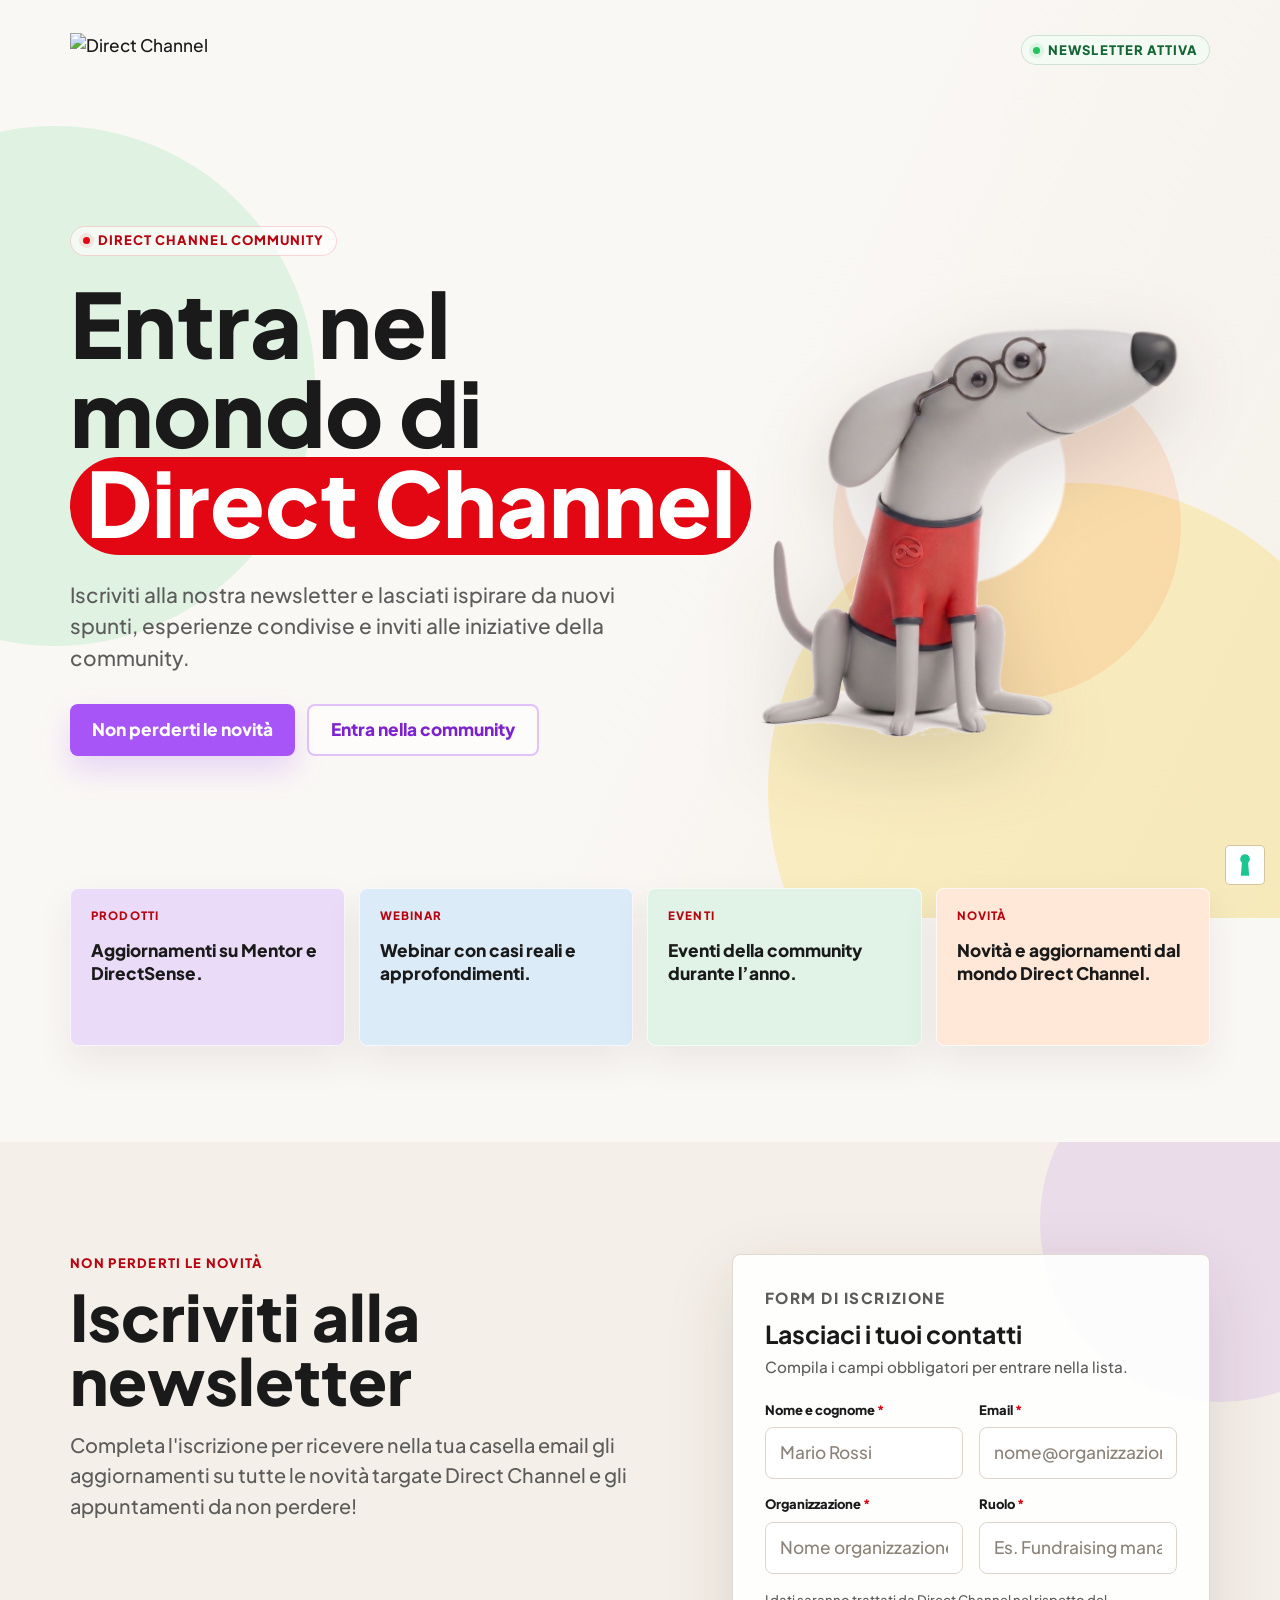
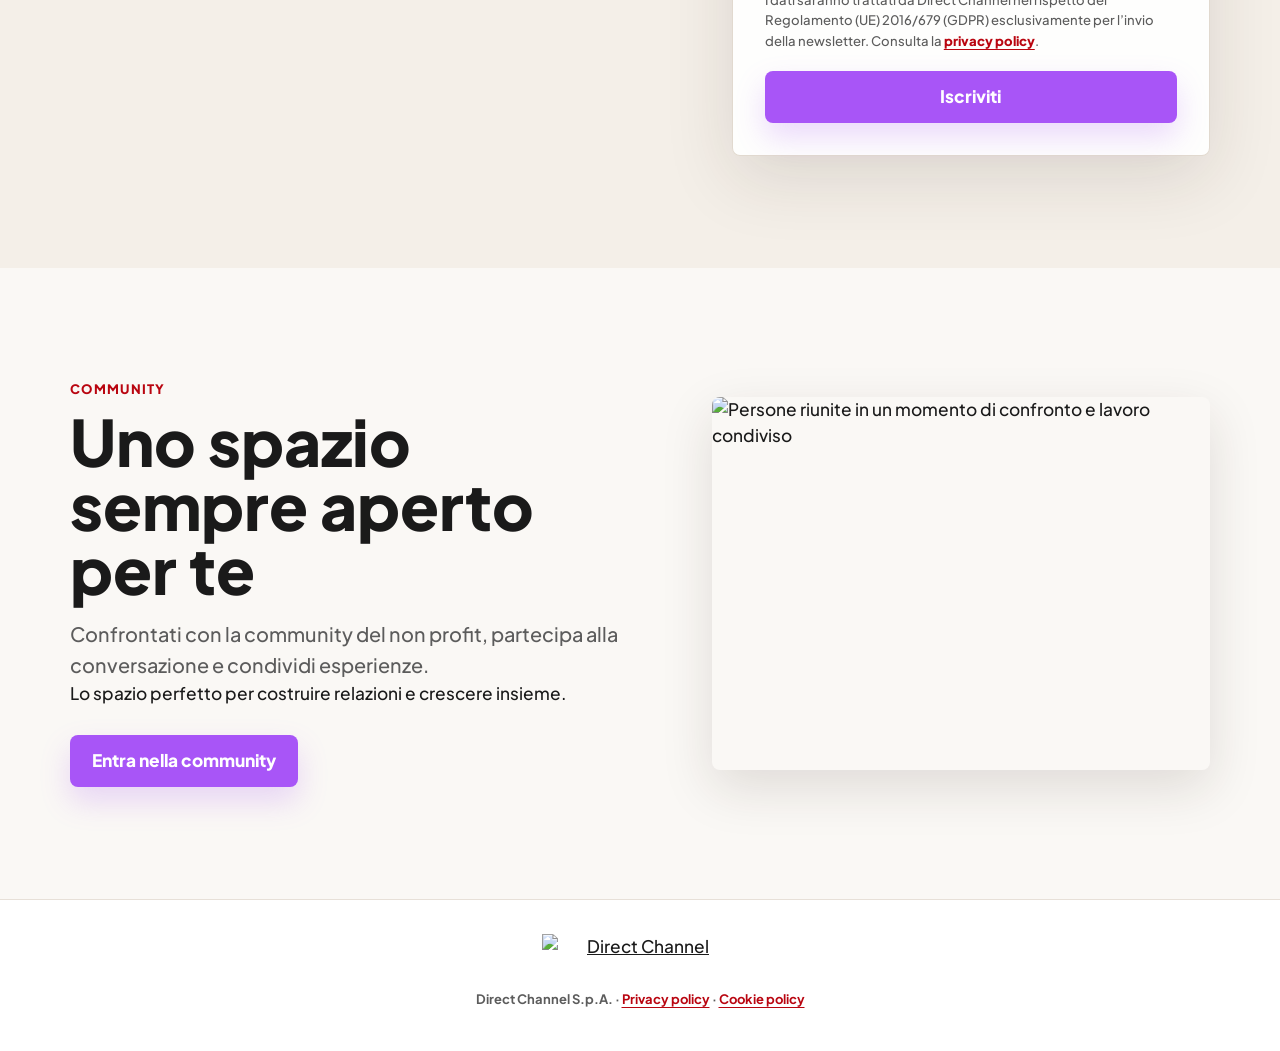
==== commit e7bbb360: "Update index.html aggiornamento" ====
--- a/index.html
+++ b/index.html
@@ -1,4 +1,4 @@
-<!DO<!DOCTYPE html>
+<!DOCTYPE html>
 <html lang="it"><head>
   <meta charset="UTF-8">
   <meta name="viewport" content="width=device-width, initial-scale=1.0, viewport-fit=cover">
@@ -1080,1086 +1080,4 @@
 
 
 <button class="iubenda-tp-btn iubenda-cs-preferences-link" title="Le tue preferenze relative al consenso per le tecnologie di tracciamento" data-tp-icon="data-tp-icon" data-tp-float="bottom-right" data-iub-enabled="1" style="z-index: 2147483647 !important;"><label class="iub-sr-only">Le tue preferenze relative al consenso per le tecnologie di tracciamento</label></button></body></html>
-CTYPE html>
-<html lang="it"><head>
-  <meta charset="UTF-8">
-  <meta name="viewport" content="width=device-width, initial-scale=1.0, viewport-fit=cover">
-  <meta name="description" content="Iscriviti alla newsletter Direct Channel per ricevere aggiornamenti, webinar, eventi e contenuti utili per chi lavora nel mondo non profit.">
-  <link rel="icon" type="image/png" sizes="180x180" href="assets/apple-touch-icon.png">
-  <link rel="apple-touch-icon" href="assets/apple-touch-icon.png">
-  <link rel="preload" as="image" href="assets/mascotte-direct-channel-cutout-crop.webp" media="(min-width: 681px)">
-  <link rel="preload" as="image" href="assets/mascotte-direct-channel-mobile.webp" media="(max-width: 680px)">
-  <title>Newsletter Direct Channel | Community Non Profit</title>
-  <link rel="preconnect" href="https://fonts.googleapis.com">
-  <link rel="preconnect" href="https://fonts.gstatic.com" crossorigin="">
-  <link href="https://fonts.googleapis.com/css2?family=Plus+Jakarta+Sans:wght@400;500;600;700;800&amp;display=swap" rel="stylesheet">
-  <style>
-    :root {
-      --red: #e30613;
-      --red-dark: #b90510;
-      --cream: #faf8f5;
-      --beige: #f4efe8;
-      --paper: #ffffff;
-      --ink: #1a1a1a;
-      --muted: #5c5c5c;
-      --line: #ded5ca;
-      --green: #22c55e;
-      --purple: #a855f7;
-      --yellow: #facc15;
-      --orange: #ff8a3d;
-      --blue: #2165ab;
-      --focus: rgba(34, 197, 94, 0.28);
-      --shadow: 0 22px 70px rgba(48, 31, 24, 0.12);
-      --radius: 8px;
-      --container-max: 1180px;
-      --page-gutter: 20px;
-      --font-family: "Plus Jakarta Sans", sans-serif;
-      --font-h1: clamp(3rem, 7vw, 6rem);
-      --font-h2: clamp(2.2rem, 5vw, 4.1rem);
-      --font-body: clamp(1rem, 1.35vw, 1.16rem);
-      --font-small: 0.8125rem;
-    }
-
-    * {
-      box-sizing: border-box;
-    }
-
-    html {
-      scroll-behavior: smooth;
-      background: var(--cream);
-      scrollbar-color: var(--yellow) transparent;
-      scrollbar-width: thin;
-    }
-
-    body {
-      margin: 0;
-      overflow-x: clip;
-      background: var(--cream);
-      color: var(--ink);
-      font-family: var(--font-family);
-      font-size: var(--font-body);
-      line-height: 1.5;
-      font-weight: 500;
-      -webkit-font-smoothing: antialiased;
-      text-rendering: optimizeLegibility;
-    }
-
-    button,
-    input {
-      font-family: var(--font-family);
-    }
-
-    a {
-      color: inherit;
-    }
-
-    img {
-      max-width: 100%;
-    }
-
-    h1,
-    h2,
-    h3,
-    p {
-      margin-top: 0;
-    }
-
-    h1 {
-      max-width: 760px;
-      margin-bottom: 24px;
-      font-size: var(--font-h1);
-      line-height: 1;
-      font-weight: 800;
-      letter-spacing: 0;
-    }
-
-    h2 {
-      margin-bottom: 18px;
-      font-size: var(--font-h2);
-      line-height: 1;
-      font-weight: 800;
-      letter-spacing: 0;
-    }
-
-    p {
-      margin-bottom: 0;
-    }
-
-    .wrap {
-      width: 100%;
-      max-width: var(--container-max);
-      margin-inline: auto;
-      padding-left: max(var(--page-gutter), env(safe-area-inset-left, 0px));
-      padding-right: max(var(--page-gutter), env(safe-area-inset-right, 0px));
-    }
-
-    .small-label {
-      margin-bottom: 10px;
-      color: var(--red-dark);
-      font-size: var(--font-small);
-      font-weight: 800;
-      letter-spacing: 0.1em;
-      text-transform: uppercase;
-    }
-
-    .button,
-    .btn {
-      display: inline-flex;
-      align-items: center;
-      justify-content: center;
-      min-height: 52px;
-      border: 0;
-      border-radius: var(--radius);
-      padding: 0 22px;
-      background: var(--purple);
-      color: #fff;
-      cursor: pointer;
-      font: inherit;
-      font-weight: 800;
-      text-decoration: none;
-      box-shadow: 0 14px 30px rgba(168, 85, 247, 0.22);
-      transition: transform 180ms ease, background 180ms ease, box-shadow 180ms ease;
-    }
-
-    .button:hover,
-    .btn:hover {
-      transform: translateY(-1px);
-      background: #9333ea;
-      box-shadow: 0 16px 34px rgba(168, 85, 247, 0.28);
-    }
-
-    .button.secondary {
-      border: 2px solid rgba(168, 85, 247, 0.35);
-      background: rgba(255, 255, 255, 0.62);
-      color: #7e22ce;
-      box-shadow: none;
-    }
-
-    .button.secondary:hover {
-      border-color: var(--purple);
-      background: rgba(168, 85, 247, 0.08);
-      color: #6d08d9;
-      box-shadow: none;
-    }
-
-    .button:focus-visible,
-    .btn:focus-visible,
-    input:focus-visible {
-      outline: 3px solid var(--focus);
-      outline-offset: 3px;
-    }
-
-    .hero {
-      position: relative;
-      min-height: 100svh;
-      overflow: hidden;
-      padding: max(28px, env(safe-area-inset-top, 0px)) 0 54px;
-      background:
-        linear-gradient(115deg, rgba(250, 248, 245, 0.98) 0%, rgba(250, 248, 245, 0.88) 52%, rgba(244, 239, 232, 0.94) 100%),
-        var(--cream);
-    }
-
-    .hero::before {
-      content: "";
-      position: absolute;
-      inset: auto -8vw -14vw auto;
-      width: min(620px, 48vw);
-      aspect-ratio: 1;
-      border-radius: 50%;
-      background: rgba(250, 204, 21, 0.22);
-      pointer-events: none;
-    }
-
-    .hero::after {
-      content: "";
-      position: absolute;
-      inset: 14vh auto auto -16vw;
-      width: min(520px, 44vw);
-      aspect-ratio: 1;
-      border-radius: 50%;
-      background: rgba(34, 197, 94, 0.12);
-      pointer-events: none;
-    }
-
-    .hero-header {
-      position: relative;
-      z-index: 2;
-      display: flex;
-      align-items: center;
-      justify-content: space-between;
-      gap: 24px;
-      min-height: 44px;
-    }
-
-    .header-logo {
-      display: inline-flex;
-      align-items: center;
-      text-decoration: none;
-    }
-
-    .header-logo img {
-      display: block;
-      width: auto;
-      height: clamp(25px, 3.8vw, 34px);
-      max-width: min(160px, 42vw);
-    }
-
-    .live-status {
-      display: inline-flex;
-      align-items: center;
-      justify-content: center;
-      gap: 8px;
-      min-height: 30px;
-      border: 1px solid rgba(22, 101, 52, 0.16);
-      border-radius: 999px;
-      padding: 0 11px;
-      background: rgba(240, 253, 244, 0.72);
-      color: #166534;
-      font-size: var(--font-small);
-      font-weight: 800;
-      letter-spacing: 0.08em;
-      line-height: 1;
-      text-transform: uppercase;
-      white-space: nowrap;
-    }
-
-    .live-status::before {
-      content: "";
-      width: 7px;
-      height: 7px;
-      border-radius: 50%;
-      background: var(--green);
-      box-shadow: 0 0 0 4px rgba(34, 197, 94, 0.12);
-    }
-
-    .hero-grid {
-      position: relative;
-      z-index: 1;
-      display: grid;
-      grid-template-columns: minmax(0, 0.94fr) minmax(300px, 0.76fr);
-      gap: clamp(26px, 4.5vw, 58px);
-      align-items: center;
-      min-height: calc(100svh - 108px);
-      padding-top: clamp(22px, 5vh, 52px);
-    }
-
-    .hero-copy {
-      min-width: 0;
-    }
-
-    .badge {
-      display: inline-flex;
-      align-items: center;
-      gap: 8px;
-      min-height: 30px;
-      margin-bottom: 22px;
-      border: 1px solid rgba(227, 6, 19, 0.16);
-      border-radius: 999px;
-      padding: 0 12px;
-      background: rgba(255, 255, 255, 0.62);
-      color: var(--red-dark);
-      font-size: var(--font-small);
-      font-weight: 800;
-      letter-spacing: 0.08em;
-      text-transform: uppercase;
-      white-space: nowrap;
-    }
-
-    .badge::before {
-      content: "";
-      width: 7px;
-      height: 7px;
-      border-radius: 50%;
-      background: var(--red);
-      box-shadow: 0 0 0 4px rgba(227, 6, 19, 0.09);
-    }
-
-    .highlight {
-      display: inline-block;
-      border-radius: 999px;
-      padding: 0.02em 0.18em 0.12em;
-      background: var(--red);
-      color: #fff;
-      line-height: 0.95;
-      white-space: nowrap;
-    }
-
-    .hero-lead {
-      max-width: 650px;
-      margin-bottom: 30px;
-      color: var(--muted);
-      font-size: clamp(1.08rem, 1.7vw, 1.3rem);
-      line-height: 1.52;
-    }
-
-    .hero-actions {
-      display: flex;
-      flex-wrap: wrap;
-      gap: 12px;
-      align-items: center;
-    }
-
-    .hero-visual {
-      position: relative;
-      min-height: clamp(360px, 39vw, 500px);
-      margin: 0;
-      isolation: isolate;
-    }
-
-    .hero-visual::before {
-      content: "";
-      position: absolute;
-      z-index: -1;
-      inset: auto 6% 8% auto;
-      width: 72%;
-      aspect-ratio: 1;
-      border-radius: 50%;
-      background:
-        radial-gradient(circle at 35% 35%, rgba(255, 255, 255, 0.96) 0 34%, transparent 35%),
-        rgba(255, 138, 61, 0.16);
-    }
-
-    .hero-visual img {
-      position: absolute;
-      right: clamp(0px, 2vw, 30px);
-      bottom: 0;
-      width: min(430px, 35vw);
-      max-width: none;
-      height: auto;
-      display: block;
-      filter: drop-shadow(0 26px 40px rgba(48, 31, 24, 0.16));
-    }
-
-    .benefits {
-      position: relative;
-      z-index: 2;
-      margin-top: -30px;
-      padding-bottom: clamp(60px, 8vw, 96px);
-    }
-
-    .benefit-grid {
-      display: grid;
-      grid-template-columns: repeat(4, minmax(0, 1fr));
-      gap: 14px;
-    }
-
-    .benefit {
-      min-height: 158px;
-      border: 1px solid rgba(255, 255, 255, 0.72);
-      border-radius: var(--radius);
-      padding: 20px;
-      color: var(--ink);
-      box-shadow: 0 16px 36px rgba(48, 31, 24, 0.08);
-    }
-
-    .benefit:nth-child(1) {
-      background: #eadcf8;
-    }
-
-    .benefit:nth-child(2) {
-      background: #dcebf8;
-    }
-
-    .benefit:nth-child(3) {
-      background: #e0f3e6;
-    }
-
-    .benefit:nth-child(4) {
-      background: #ffe8d7;
-    }
-
-    .benefit-kicker {
-      display: block;
-      margin-bottom: 16px;
-      color: var(--red-dark);
-      font-size: 0.72rem;
-      font-weight: 800;
-      letter-spacing: 0.1em;
-      line-height: 1.2;
-      text-transform: uppercase;
-    }
-
-    .benefit p {
-      font-size: clamp(0.98rem, 1.35vw, 1.12rem);
-      line-height: 1.35;
-      font-weight: 800;
-    }
-
-    .signup {
-      position: relative;
-      overflow: hidden;
-      padding: clamp(72px, 9vw, 112px) 0;
-      background: var(--beige);
-    }
-
-    .signup::before {
-      content: "";
-      position: absolute;
-      top: -100px;
-      right: -120px;
-      width: 360px;
-      aspect-ratio: 1;
-      border-radius: 50%;
-      background: rgba(168, 85, 247, 0.12);
-    }
-
-    .signup-grid {
-      position: relative;
-      z-index: 1;
-      display: grid;
-      grid-template-columns: minmax(0, 0.9fr) minmax(320px, 0.72fr);
-      gap: clamp(28px, 5vw, 64px);
-      align-items: start;
-    }
-
-    .signup-copy p:not(.small-label) {
-      max-width: 560px;
-      color: var(--muted);
-      font-size: clamp(1.08rem, 1.6vw, 1.24rem);
-      line-height: 1.55;
-    }
-
-    .signup-form {
-      border: 1px solid rgba(222, 213, 202, 0.9);
-      border-radius: var(--radius);
-      padding: clamp(22px, 3vw, 32px);
-      background: rgba(255, 255, 255, 0.9);
-      box-shadow: var(--shadow);
-    }
-
-    .form-title {
-      margin-bottom: 22px;
-    }
-
-    .form-title h3 {
-      margin-bottom: 8px;
-      font-size: clamp(1.25rem, 2vw, 1.55rem);
-      line-height: 1.14;
-    }
-
-    .form-title p {
-      color: var(--muted);
-      font-size: 0.95rem;
-    }
-
-    .form-grid {
-      display: grid;
-      grid-template-columns: repeat(2, minmax(0, 1fr));
-      gap: 16px;
-    }
-
-    .field {
-      margin: 0;
-    }
-
-    .field.full {
-      grid-column: 1 / -1;
-    }
-
-    label {
-      display: block;
-      margin-bottom: 7px;
-      color: var(--ink);
-      font-size: var(--font-small);
-      font-weight: 800;
-    }
-
-    .req {
-      color: var(--red);
-    }
-
-    input {
-      width: 100%;
-      min-height: 52px;
-      border: 1px solid var(--line);
-      border-radius: var(--radius);
-      padding: 0 14px;
-      background: #fff;
-      color: var(--ink);
-      font: inherit;
-      font-size: var(--font-body);
-      transition: border-color 160ms ease, box-shadow 160ms ease, background 160ms ease;
-    }
-
-    input::placeholder {
-      color: #8b8278;
-    }
-
-    input:hover {
-      border-color: #cfc3b6;
-      background: #fffdfb;
-    }
-
-    input:focus {
-      outline: none;
-      border-color: var(--green);
-      box-shadow: 0 0 0 4px rgba(34, 197, 94, 0.12);
-    }
-
-    .privacy-note {
-      margin-top: 16px;
-      color: var(--muted);
-      font-size: 0.82rem;
-      line-height: 1.55;
-    }
-
-    .privacy-note a {
-      color: var(--red-dark);
-      font-weight: 800;
-      text-underline-offset: 3px;
-    }
-
-    .btn {
-      width: 100%;
-      margin-top: 20px;
-    }
-
-    .status {
-      display: none;
-      margin-top: 16px;
-      border-radius: var(--radius);
-      padding: 13px 14px;
-      font-size: 0.92rem;
-      font-weight: 700;
-      line-height: 1.45;
-    }
-
-    .status.show {
-      display: block;
-    }
-
-    .status.ok {
-      border: 1px solid rgba(34, 197, 94, 0.26);
-      background: #f0fdf4;
-      color: #166534;
-    }
-
-    .status.err {
-      border: 1px solid rgba(227, 6, 19, 0.22);
-      background: #fef2f2;
-      color: #991b1b;
-    }
-
-    .community {
-      padding: clamp(70px, 9vw, 112px) 0;
-      background: var(--cream);
-    }
-
-    .community-grid {
-      display: grid;
-      grid-template-columns: minmax(0, 0.86fr) minmax(280px, 0.74fr);
-      gap: clamp(28px, 5vw, 64px);
-      align-items: center;
-    }
-
-    .community-copy p:not(.small-label) {
-      max-width: 630px;
-      color: var(--muted);
-      font-size: clamp(1.08rem, 1.6vw, 1.24rem);
-      line-height: 1.55;
-    }
-
-    .community-copy .button {
-      margin-top: 28px;
-    }
-
-    .community-media {
-      margin: 0;
-      border-radius: var(--radius);
-      overflow: hidden;
-      box-shadow: 0 18px 52px rgba(48, 31, 24, 0.13);
-    }
-
-    .community-media img {
-      display: block;
-      width: 100%;
-      height: auto;
-      aspect-ratio: 4 / 3;
-      object-fit: cover;
-    }
-
-    .footer {
-      padding: 34px 0 42px;
-      background: #fff;
-      border-top: 1px solid rgba(222, 213, 202, 0.72);
-    }
-
-    .footer-inner {
-      display: flex;
-      flex-direction: column;
-      align-items: center;
-      gap: 14px;
-      text-align: center;
-    }
-
-    .footer-logo img {
-      display: block;
-      width: auto;
-      height: clamp(30px, 5vw, 42px);
-      max-width: min(220px, 72vw);
-    }
-
-    .footer-copy {
-      color: var(--muted);
-      font-size: var(--font-small);
-      font-weight: 700;
-    }
-
-    .footer-copy a {
-      color: var(--red-dark);
-      text-underline-offset: 3px;
-    }
-
-    @media (max-width: 980px) {
-      .hero-grid,
-      .signup-grid,
-      .community-grid {
-        grid-template-columns: 1fr;
-      }
-
-      .hero {
-        min-height: auto;
-      }
-
-      .hero-grid {
-        min-height: 0;
-      }
-
-      .hero-visual {
-        min-height: 300px;
-        order: -1;
-      }
-
-      .hero-visual img {
-        right: 50%;
-        width: min(360px, 72vw);
-        transform: translateX(50%);
-      }
-
-      .benefits {
-        margin-top: 0;
-      }
-
-      .benefit-grid {
-        grid-template-columns: repeat(2, minmax(0, 1fr));
-      }
-    }
-
-    @media (max-width: 680px) {
-      :root {
-        --page-gutter: 18px;
-      }
-
-      .hero {
-        padding-bottom: 40px;
-      }
-
-      .hero-header {
-        align-items: flex-start;
-      }
-
-      .live-status {
-        font-size: 0.68rem;
-      }
-
-      .badge {
-        white-space: normal;
-      }
-
-      .highlight {
-        max-width: 100%;
-        white-space: normal;
-      }
-
-      .hero-actions,
-      .hero-actions .button,
-      .hero-actions .secondary {
-        width: 100%;
-      }
-
-      .benefit-grid,
-      .form-grid {
-        grid-template-columns: 1fr;
-      }
-
-      .benefit {
-        min-height: 136px;
-      }
-
-      .field.full {
-        grid-column: auto;
-      }
-    }
-
-    #marketingEditorBar {
-      position: sticky;
-      top: 0;
-      z-index: 10000;
-      display: flex;
-      align-items: center;
-      justify-content: space-between;
-      gap: 10px;
-      min-height: 40px;
-      padding: 6px max(12px, env(safe-area-inset-right, 0px)) 6px max(12px, env(safe-area-inset-left, 0px));
-      background: #050505;
-      color: #fff;
-      font-size: 0.75rem;
-      line-height: 1;
-      box-shadow: 0 10px 24px rgba(0, 0, 0, 0.22);
-    }
-
-    .marketing-editor-title {
-      display: flex;
-      align-items: center;
-      gap: 8px;
-      min-width: 0;
-      font-weight: 800;
-      letter-spacing: 0.06em;
-      text-transform: uppercase;
-      white-space: nowrap;
-    }
-
-    #marketingEditorStatus {
-      overflow: hidden;
-      max-width: 34vw;
-      color: rgba(255, 255, 255, 0.72);
-      font-size: 0.7rem;
-      font-weight: 700;
-      letter-spacing: 0;
-      text-overflow: ellipsis;
-      text-transform: none;
-      white-space: nowrap;
-    }
-
-    .marketing-editor-actions {
-      display: flex;
-      flex-wrap: wrap;
-      justify-content: flex-end;
-      gap: 6px;
-    }
-
-    .marketing-editor-button,
-    .marketing-editor-upload {
-      display: inline-flex;
-      align-items: center;
-      justify-content: center;
-      min-height: 28px;
-      border: 1px solid rgba(255, 255, 255, 0.24);
-      border-radius: 5px;
-      padding: 6px 9px;
-      background: rgba(255, 255, 255, 0.09);
-      color: #fff;
-      cursor: pointer;
-      font-size: 0.72rem;
-      font-weight: 800;
-      line-height: 1;
-      text-decoration: none;
-      transition: background 160ms ease, border-color 160ms ease;
-    }
-
-    .marketing-editor-button:hover,
-    .marketing-editor-upload:hover,
-    .marketing-editor-button:focus-visible,
-    .marketing-editor-upload:focus-visible {
-      border-color: rgba(255, 255, 255, 0.56);
-      background: rgba(255, 255, 255, 0.18);
-      outline: none;
-    }
-
-    .marketing-editor-button.primary {
-      border-color: var(--yellow);
-      background: var(--yellow);
-      color: var(--ink);
-    }
-
-    .marketing-editor-button.danger {
-      border-color: rgba(227, 6, 19, 0.82);
-    }
-
-    .marketing-editor-upload input {
-      position: absolute;
-      width: 1px;
-      height: 1px;
-      overflow: hidden;
-      clip: rect(0, 0, 0, 0);
-      white-space: nowrap;
-    }
-
-    [data-marketing-editable="true"] {
-      border-radius: 5px;
-      outline: 2px solid transparent;
-      outline-offset: 3px;
-      transition: background 160ms ease, outline-color 160ms ease;
-    }
-
-    [data-marketing-editable="true"]:hover,
-    [data-marketing-editable="true"]:focus {
-      background: rgba(250, 204, 21, 0.18);
-      outline-color: rgba(250, 204, 21, 0.78);
-    }
-
-    #heroMascotImg {
-      cursor: pointer;
-    }
-
-    @media (max-width: 680px) {
-      #marketingEditorBar {
-        position: relative;
-        align-items: flex-start;
-        flex-direction: column;
-      }
-
-      .marketing-editor-title {
-        align-items: flex-start;
-        flex-direction: column;
-        white-space: normal;
-      }
-
-      #marketingEditorStatus {
-        max-width: 100%;
-        white-space: normal;
-      }
-
-      .marketing-editor-actions {
-        justify-content: flex-start;
-      }
-    }
-  </style>
-  <link rel="stylesheet" href="https://digital.mondadori.it/cookie-policy/custom_banner.css" media="all">
-  <script async="" src="https://cs.iubenda.com/cookie-solution/confs/js/8187956.js"></script><script src="https://cdn.iubenda.com/cookie_solution/iubenda_cs/1.101.0/core-it.js" charset="UTF-8"></script><script type="text/javascript">
-    var _iub = _iub || [];
-    _iub.csConfiguration = {
-      askConsentAtCookiePolicyUpdate: true,
-      countryDetection: true,
-      enableFadp: true,
-      enableLgpd: true,
-      enableTcf: true,
-      enableUsps: true,
-      floatingPreferencesButtonDisplay: "bottom-right",
-      gdprAppliesGlobally: true,
-      lang: "it",
-      perPurposeConsent: true,
-      siteId: 8187956,
-      whitelabel: false,
-      cookiePolicyId: 8187956
-    };
-  </script>
-  <script type="text/javascript" src="https://cs.iubenda.com/autoblocking/8187956.js"></script>
-  <script type="text/javascript" src="https://cdn.iubenda.com/cs/iubenda_cs.js" charset="UTF-8" async=""></script>
-<script src="https://cdn.iubenda.com/cs/tcf/versions/tcf-v2-0.31.0.js" charset="UTF-8"></script><style type="text/css">#iubenda-cs-banner .iub-toggle-checkbox,#iubenda-iframe .iub-toggle-checkbox{flex-shrink:0!important;display:flex!important;align-items:center!important;margin-left:24px!important}#iubenda-cs-banner .iub-toggle-checkbox input,#iubenda-iframe .iub-toggle-checkbox input{-moz-appearance:none!important;appearance:none!important;-webkit-appearance:none!important;padding:0!important;border:0!important;margin:0!important}#iubenda-cs-banner .iub-toggle-checkbox input::-ms-check,#iubenda-iframe .iub-toggle-checkbox input::-ms-check{visibility:hidden}#iubenda-cs-banner .iub-toggle-checkbox input.style1,#iubenda-iframe .iub-toggle-checkbox input.style1{width:64px!important;height:32px!important;border-radius:32px!important;transition:background-position .4s ease,background-color .4s ease!important;background-color:#555!important;background-image:url("data:image/svg+xml,%3Csvg xmlns='http://www.w3.org/2000/svg' width='18' height='18' viewBox='0 0 18 18'%3E%3Cpath fill='%23FFF' fill-rule='evenodd' d='M9 0a9 9 0 1 1 0 18A9 9 0 0 1 9 0zM5.729 5.033a.5.5 0 0 0-.638.058l-.058.07a.5.5 0 0 0 .058.637l3.201 3.201-3.201 3.203a.5.5 0 0 0 .707.707l3.201-3.203 3.203 3.203.07.058a.5.5 0 0 0 .637-.058l.058-.07a.5.5 0 0 0-.058-.637L9.706 8.999l3.203-3.201a.5.5 0 0 0-.707-.707L8.999 8.292 5.798 5.091z'/%3E%3C/svg%3E")!important;background-repeat:no-repeat!important;background-position:top 4px left 4px!important;background-size:24px 24px!important}#iubenda-cs-banner .iub-toggle-checkbox input.style1:checked,#iubenda-iframe .iub-toggle-checkbox input.style1:checked{background-color:#1cc691!important;background-position:top 4px left 36px!important;background-image:url("data:image/svg+xml,%3Csvg xmlns='http://www.w3.org/2000/svg' width='18' height='18' viewBox='0 0 18 18'%3E%3Cpath fill='%23FFF' fill-rule='evenodd' d='M9 0a9 9 0 1 1 0 18A9 9 0 0 1 9 0zm4.646 5.646l-6.198 6.2-3.1-3a.5.5 0 1 0-.696.718l3.454 3.342a.5.5 0 0 0 .701-.006l6.547-6.546a.5.5 0 1 0-.708-.708z'/%3E%3C/svg%3E")!important}#iubenda-cs-banner .iub-toggle-checkbox input.style1:checked.sm,#iubenda-iframe .iub-toggle-checkbox input.style1:checked.sm{background-position:top 3px left 27px!important}#iubenda-cs-banner .iub-toggle-checkbox input.style1:checked.half,#iubenda-cs-banner .iub-toggle-checkbox input.style1:checked[value=partial],#iubenda-iframe .iub-toggle-checkbox input.style1:checked.half,#iubenda-iframe .iub-toggle-checkbox input.style1:checked[value=partial]{background-color:#ffd24d!important;background-position:top 4px left 20px!important;background-image:url("data:image/svg+xml,%3Csvg xmlns='http://www.w3.org/2000/svg' width='18' height='18' viewBox='0 0 18 18'%3E%3Cpath fill='%23FFF' fill-rule='evenodd' d='M9 0a9 9 0 1 1 0 18A9 9 0 0 1 9 0zm4 8.5H5a.5.5 0 0 0 0 1h8a.5.5 0 0 0 0-1z'/%3E%3C/svg%3E")!important}#iubenda-cs-banner .iub-toggle-checkbox input.style1:checked.half.sm,#iubenda-cs-banner .iub-toggle-checkbox input.style1:checked[value=partial].sm,#iubenda-iframe .iub-toggle-checkbox input.style1:checked.half.sm,#iubenda-iframe .iub-toggle-checkbox input.style1:checked[value=partial].sm{background-position:top 3px left 15px!important}#iubenda-cs-banner .iub-toggle-checkbox input.style1.sm,#iubenda-iframe .iub-toggle-checkbox input.style1.sm{width:48px!important;height:24px!important;border-radius:24px!important;background-size:18px 18px!important;background-position:top 3px left 3px!important}#iubenda-cs-banner .iub-toggle-checkbox input::-ms-check,#iubenda-iframe .iub-toggle-checkbox input::-ms-check{visibility:hidden!important}#iubenda-cs-banner .iub-toggle-checkbox input:not([disabled]),#iubenda-iframe .iub-toggle-checkbox input:not([disabled]){cursor:pointer!important}#iubenda-cs-banner .iub-toggle-checkbox input[disabled],#iubenda-iframe .iub-toggle-checkbox input[disabled]{opacity:.35}#iubenda-cs-banner .iub-toggle-checkbox .iub-caption,#iubenda-iframe .iub-toggle-checkbox .iub-caption{display:none!important}#iubenda-cs-banner{font-size:15px!important;background:0 0!important;line-height:1.4!important;position:fixed!important;z-index:99999998!important;top:0!important;left:0!important;width:100%!important;height:100%!important;border:0!important;margin:0!important;padding:0!important;overflow:hidden!important;display:flex!important;will-change:opacity}#iubenda-cs-banner .iubenda-banner-content:not(.iubenda-custom-content) * strong,#iubenda-cs-banner [class*=" iub"] strong,#iubenda-cs-banner [class^=iub] strong{font-weight:700!important}#iubenda-cs-banner .iubenda-banner-content:not(.iubenda-custom-content) * .iub-sr-only,#iubenda-cs-banner [class*=" iub"] .iub-sr-only,#iubenda-cs-banner [class^=iub] .iub-sr-only{position:absolute!important;left:-10000px!important;top:auto!important;width:1px!important;height:1px!important;overflow:hidden!important}#iubenda-cs-banner .iubenda-banner-content:not(.iubenda-custom-content) * .iub-sr-only:focus,#iubenda-cs-banner [class*=" iub"] .iub-sr-only:focus,#iubenda-cs-banner [class^=iub] .iub-sr-only:focus{position:static!important;width:auto!important;height:auto!important}#iubenda-cs-banner .iubenda-banner-content:not(.iubenda-custom-content) *,#iubenda-cs-banner [class*=" iub"],#iubenda-cs-banner [class^=iub]{font-size:100%!important;width:auto!important;-webkit-appearance:none!important;-moz-appearance:none!important;appearance:none!important;background:0 0!important;box-sizing:border-box!important;-webkit-tap-highlight-color:transparent!important;font-family:-apple-system,sans-serif!important;text-decoration:none!important;color:currentColor!important;background-attachment:scroll!important;background-color:transparent!important;background-image:none!important;background-position:0 0!important;background-repeat:repeat!important;border:0!important;border-color:#000!important;border-color:currentColor!important;border-radius:0!important;border-style:none!important;border-width:medium!important;bottom:auto!important;clear:none!important;clip:auto!important;counter-increment:none!important;counter-reset:none!important;direction:inherit!important;float:none!important;font-style:inherit!important;font-variant:normal!important;font-weight:inherit!important;height:auto!important;left:auto!important;letter-spacing:normal;line-height:inherit;list-style-type:inherit!important;list-style-position:outside!important;list-style-image:none!important;margin:0;max-height:none!important;max-width:none!important;min-height:0!important;min-width:0!important;opacity:1;overflow:visible!important;padding:0!important;position:static!important;quotes:"" ""!important;right:auto!important;table-layout:auto!important;text-align:left!important;text-indent:0!important;text-transform:none!important;top:auto!important;unicode-bidi:normal!important;vertical-align:baseline!important;white-space:normal!important;width:auto!important;word-spacing:normal;z-index:auto!important;background-origin:padding-box!important;background-origin:padding-box!important;background-clip:border-box!important;background-size:auto!important;-o-border-image:none!important;border-image:none!important;border-radius:0!important;border-radius:0!important;box-shadow:none!important;-moz-column-count:auto!important;column-count:auto!important;-moz-column-gap:normal!important;column-gap:normal!important;-moz-column-rule:medium none #000!important;column-rule:medium none #000!important;-moz-column-span:none!important;column-span:none!important;-moz-column-width:auto!important;column-width:auto!important;font-feature-settings:normal!important;overflow-x:visible!important;overflow-y:visible!important;hyphens:manual!important;perspective:none!important;perspective-origin:50% 50%!important;text-shadow:none!important;transition:all 0s ease 0s!important;transform:none!important;transform-origin:50% 50%!important;transform-style:flat!important;word-break:normal!important;-ms-text-size-adjust:100%;-webkit-text-size-adjust:100%}#iubenda-cs-banner.iubenda-cs-overlay:before{content:""!important;position:fixed!important;top:0!important;left:0!important;width:100%!important;height:100%!important;background-color:rgba(0,0,0,.5)!important;z-index:1!important;pointer-events:auto!important}#iubenda-cs-banner.iubenda-cs-center{align-items:center!important;justify-content:center!important}#iubenda-cs-banner.iubenda-cs-top{align-items:flex-start!important}#iubenda-cs-banner.iubenda-cs-bottom{align-items:flex-end!important}#iubenda-cs-banner.iubenda-cs-left{justify-content:flex-start!important}#iubenda-cs-banner.iubenda-cs-right{justify-content:flex-end!important}#iubenda-cs-banner{opacity:0!important;pointer-events:none!important;transition:opacity .4s ease!important}#iubenda-cs-banner.iubenda-cs-visible>*{pointer-events:auto!important}#iubenda-cs-banner.iubenda-cs-visible{opacity:1!important}#iubenda-cs-banner.iubenda-cs-slidein .iubenda-cs-container{transition:transform .4s ease!important}#iubenda-cs-banner.iubenda-cs-slidein.iubenda-cs-top .iubenda-cs-container{transform:translateY(-48px)!important}#iubenda-cs-banner.iubenda-cs-slidein.iubenda-cs-bottom .iubenda-cs-container{transform:translateY(48px)!important}#iubenda-cs-banner.iubenda-cs-slidein.iubenda-cs-visible .iubenda-cs-container{transform:translateY(0)!important}#iubenda-cs-banner .iubenda-cs-container{position:relative!important;z-index:2!important}#iubenda-cs-banner .iubenda-cs-container.iubenda-cs-themed{display:flex;flex-direction:column}#iubenda-cs-banner .iubenda-cs-brand{display:flex!important;padding:16px!important;flex-shrink:0!important}#iubenda-cs-banner .iubenda-cs-brand>div{display:flex!important;justify-content:flex-start!important}#iubenda-cs-banner .iubenda-cs-brand img{max-width:192px!important;max-height:32px!important}#iubenda-cs-banner .iubenda-cs-content{position:relative!important;z-index:1!important;overflow:hidden!important;transition:transform .4s ease!important;background-color:#000!important;color:#fff!important;font-size:14px!important;display:flex;flex-direction:column}#iubenda-cs-banner .iubenda-cs-rationale{position:relative!important;display:flex!important;flex-direction:column!important;flex:1 1 auto}@media screen and (max-height:300px){#iubenda-cs-banner .iubenda-cs-rationale{overflow-y:auto!important;display:block!important}#iubenda-cs-banner .iubenda-cs-rationale:before{content:"";position:fixed;bottom:0;left:0;width:100%;height:40%;background:linear-gradient(to bottom,rgba(0,0,0,0),#000);z-index:1;pointer-events:none}}#iubenda-cs-banner .iubenda-cs-close-btn{z-index:1!important;top:6px!important;right:0!important;margin:10px!important;min-width:32px!important;height:32px!important;padding:6px!important;font-size:24px!important;line-height:0!important;font-weight:lighter!important;cursor:pointer!important;text-align:center!important;border:1px solid transparent!important;border-radius:4px!important;opacity:.7!important;align-self:flex-end!important}#iubenda-cs-banner .iubenda-cs-close-btn:hover{opacity:1!important}#iubenda-cs-banner .iubenda-banner-content{font-weight:300!important;padding:16px!important;flex:1 1 auto!important;overflow-y:auto!important}#iubenda-cs-banner .iubenda-banner-content a,#iubenda-cs-banner .iubenda-banner-content button{cursor:pointer!important;color:currentColor!important;text-decoration:underline!important}#iubenda-cs-banner .iubenda-banner-content a:hover,#iubenda-cs-banner .iubenda-banner-content button:hover{text-decoration:none!important}@media (min-width:640px){#iubenda-cs-banner .iubenda-banner-content div:first-child{margin-top:40px!important}}#iubenda-cs-banner #iubenda-cs-paragraph.iubenda-cs-no-margin-top{margin-top:0!important}#iubenda-cs-banner #iubenda-cs-paragraph.iubenda-cs-small-margin-top{margin-top:16px!important}#iubenda-cs-banner #iubenda-cs-title{margin-bottom:16px!important;margin-top:8px!important;font-weight:700!important;font-size:14px!important}#iubenda-cs-banner .iubenda-cs-counter{text-align:center!important;position:relative!important;z-index:1!important;display:none;pointer-events:none;flex-shrink:0;padding:8px!important;font-size:13px!important;font-weight:700!important}#iubenda-cs-banner .iubenda-cs-cwa-button{font-weight:700!important;font-size:13px!important;background:rgba(255,255,255,.1)!important;color:#fff!important;padding:8px 14px!important;flex-shrink:0;border-radius:4px!important;text-align:center!important;z-index:1!important;margin:16px!important;margin-bottom:0!important;cursor:pointer!important}#iubenda-cs-banner .iubenda-cs-cwa-button:focus,#iubenda-cs-banner .iubenda-cs-cwa-button:hover{box-shadow:0 0 0 999px inset rgba(0,0,0,.1)!important}@media (max-width:639px){#iubenda-cs-banner .iubenda-cs-cwa-button{box-shadow:0 8px 16px 4px rgba(0,0,0,.2)!important}}@media (min-width:640px){#iubenda-cs-banner .iubenda-cs-cwa-button{align-self:flex-end}}#iubenda-cs-banner .iubenda-cs-cwa-button:focus,#iubenda-cs-banner .iubenda-cs-cwa-button:hover{box-shadow:0 0 0 999px inset rgba(0,0,0,.1)!important}@media (max-width:639px){#iubenda-cs-banner .iubenda-cs-cwa-button{box-shadow:0 8px 16px 4px rgba(0,0,0,.2)!important}}@media (min-width:640px){#iubenda-cs-banner .iubenda-cs-cwa-button{align-self:flex-end}}#iubenda-cs-banner .iubenda-cs-opt-group{z-index:1!important;display:flex!important;margin-top:0!important;flex-shrink:0!important;color:#000!important;margin:16px!important;margin-top:0!important}#iubenda-cs-banner .iubenda-cs-opt-group>div{display:flex!important}@media screen and (max-height:300px){#iubenda-cs-banner .iubenda-cs-opt-group{position:relative!important}}@media (min-width:640px){#iubenda-cs-banner .iubenda-cs-opt-group{align-items:center!important;justify-content:space-between!important}#iubenda-cs-banner .iubenda-cs-opt-group-custom{margin-right:auto!important;align-self:start!important;justify-content:flex-start!important}#iubenda-cs-banner .iubenda-cs-opt-group-consent{margin-left:auto!important;align-self:end!important;justify-content:flex-end!important}}@media (max-width:639px){#iubenda-cs-banner .iubenda-cs-opt-group{flex-direction:column!important}#iubenda-cs-banner .iubenda-cs-opt-group-custom:not(.iubenda-cs-opt-group-granular){order:2}#iubenda-cs-banner .iubenda-cs-opt-group-consent{order:1}}#iubenda-cs-banner .iubenda-cs-opt-group button{-webkit-appearance:none!important;-moz-appearance:none!important;appearance:none!important;padding:8px 32px!important;border-radius:64px!important;cursor:pointer!important;font-weight:700!important;font-size:100%!important;margin-top:4px!important;margin-bottom:4px!important;text-align:center!important;border:0!important;background-color:#1a1a1a!important;color:#fff!important}@-moz-document url-prefix(){#iubenda-cs-banner .iubenda-cs-opt-group button{padding-top:7px!important}}#iubenda-cs-banner .iubenda-cs-opt-group button.focus,#iubenda-cs-banner .iubenda-cs-opt-group button.hover{box-shadow:0 0 0 999px inset rgba(0,0,0,.1)!important}@media (min-width:640px){#iubenda-cs-banner .iubenda-cs-opt-group button:not(:last-of-type){margin-right:8px!important}}@media (max-width:639px){#iubenda-cs-banner .iubenda-cs-opt-group button{padding:8px 24px!important;width:100%!important;display:block;text-align:center!important;margin:6px 3px!important;flex:1}}#iubenda-cs-banner .iubenda-cs-opt-group button.iubenda-cs-accept-btn,#iubenda-cs-banner .iubenda-cs-opt-group button.iubenda-cs-btn-primary{background-color:#0073ce!important;color:#fff!important}#iubenda-cs-banner .iubenda-cs-opt-group button.iubenda-cs-reject-btn{background-color:#0073ce!important;color:#fff!important}#iubenda-cs-banner.iubenda-cs-padded:not(.iubenda-cs-branded) .iubenda-banner-content{padding-right:48px!important}#iubenda-cs-banner.iubenda-cs-padded .iubenda-cs-close-btn{position:absolute!important}@media (min-width:640px){#iubenda-cs-banner:not(.iubenda-cs-padded).iubenda-cs-branded .iubenda-cs-cwa-button{position:absolute!important}}@media (min-width:640px){#iubenda-cs-banner:not(.iubenda-cs-branded):not(.iubenda-cs-no-heading) .iubenda-cs-cwa-button{position:absolute!important;top:-4px!important;right:-4px!important;padding:5px 10px!important}}@media (min-width:640px){#iubenda-cs-banner.iubenda-cs-branded:not(.iubenda-cs-default-floating).iubenda-cs-bottom .iubenda-cs-brand,#iubenda-cs-banner.iubenda-cs-branded:not(.iubenda-cs-default-floating).iubenda-cs-top .iubenda-cs-brand{border-radius:8px!important}}@media (min-width:640px){#iubenda-cs-banner.iubenda-cs-branded .iubenda-cs-cwa-button{margin:15px!important}}#iubenda-cs-banner.iubenda-cs-branded .iubenda-cs-close-btn{height:32px!important;min-width:32px!important}#iubenda-cs-banner.iubenda-cs-default .iubenda-cs-brand-badge-outer,#iubenda-cs-banner.iubenda-cs-default-floating .iubenda-cs-brand-badge-outer{height:0!important}#iubenda-cs-banner.iubenda-cs-default-floating:not(.iubenda-cs-left) .iubenda-cs-brand-badge-outer,#iubenda-cs-banner.iubenda-cs-default:not(.iubenda-cs-left) .iubenda-cs-brand-badge-outer{margin-left:auto!important;margin-right:0!important;float:right!important}#iubenda-cs-banner.iubenda-cs-default-floating.iubenda-cs-bottom .iubenda-cs-brand-badge-outer,#iubenda-cs-banner.iubenda-cs-default.iubenda-cs-bottom .iubenda-cs-brand-badge-outer{order:-1!important;display:inline-flex!important}#iubenda-cs-banner.iubenda-cs-default .iubenda-cs-brand{margin:0 -8px 0!important}@media (max-width:991px){#iubenda-cs-banner.iubenda-cs-default .iubenda-cs-brand{margin:-8px -8px 0!important}}@media (min-width:992px){#iubenda-cs-banner.iubenda-cs-default .iubenda-cs-brand div{margin:0 auto!important;width:calc(992px - 32px)!important}}@media (max-width:991px){#iubenda-cs-banner.iubenda-cs-default .iubenda-cs-brand div{margin:0 8px!important}}#iubenda-cs-banner.iubenda-cs-default .iubenda-cs-container{width:100%!important}@media (min-width:992px){#iubenda-cs-banner.iubenda-cs-default .iubenda-cs-rationale{width:992px!important;margin:16px auto!important}}@media (min-width:992px){#iubenda-cs-banner.iubenda-cs-default-floating .iubenda-cs-brand-badge{margin:0 16px!important}}@media (min-width:992px){#iubenda-cs-banner.iubenda-cs-default-floating .iubenda-cs-container{width:992px!important}}@media (max-width:991px){#iubenda-cs-banner.iubenda-cs-default-floating.iubenda-cs-center.iubenda-cs-bottom .iubenda-cs-container,#iubenda-cs-banner.iubenda-cs-default-floating.iubenda-cs-center.iubenda-cs-top .iubenda-cs-container{width:100%!important}}@media (min-width:640px){#iubenda-cs-banner.iubenda-cs-default-floating.iubenda-cs-center:not(.iubenda-cs-top):not(.iubenda-cs-bottom) .iubenda-cs-container,#iubenda-cs-banner.iubenda-cs-default-floating:not(.iubenda-cs-bottom):not(.iubenda-cs-center) .iubenda-cs-container,#iubenda-cs-banner.iubenda-cs-default-floating:not(.iubenda-cs-top):not(.iubenda-cs-center) .iubenda-cs-container{width:480px!important}}#iubenda-cs-banner.iubenda-cs-default-floating.iubenda-cs-center:not(.iubenda-cs-top):not(.iubenda-cs-bottom) .iubenda-cs-opt-group>div,#iubenda-cs-banner.iubenda-cs-default-floating:not(.iubenda-cs-bottom):not(.iubenda-cs-center) .iubenda-cs-opt-group>div,#iubenda-cs-banner.iubenda-cs-default-floating:not(.iubenda-cs-top):not(.iubenda-cs-center) .iubenda-cs-opt-group>div{width:100%!important}#iubenda-cs-banner.iubenda-cs-default-floating.iubenda-cs-center:not(.iubenda-cs-top):not(.iubenda-cs-bottom) .iubenda-cs-opt-group button,#iubenda-cs-banner.iubenda-cs-default-floating:not(.iubenda-cs-bottom):not(.iubenda-cs-center) .iubenda-cs-opt-group button,#iubenda-cs-banner.iubenda-cs-default-floating:not(.iubenda-cs-top):not(.iubenda-cs-center) .iubenda-cs-opt-group button{display:block!important;width:100%!important;text-align:center!important}#iubenda-cs-banner.iubenda-cs-default-floating.iubenda-cs-center:not(.iubenda-cs-top):not(.iubenda-cs-bottom) .iubenda-cs-opt-group,#iubenda-cs-banner.iubenda-cs-default-floating:not(.iubenda-cs-bottom):not(.iubenda-cs-center) .iubenda-cs-opt-group,#iubenda-cs-banner.iubenda-cs-default-floating:not(.iubenda-cs-top):not(.iubenda-cs-center) .iubenda-cs-opt-group{flex-direction:column!important}#iubenda-cs-banner.iubenda-cs-default-floating.iubenda-cs-center:not(.iubenda-cs-top):not(.iubenda-cs-bottom) .iubenda-cs-opt-group-custom,#iubenda-cs-banner.iubenda-cs-default-floating:not(.iubenda-cs-bottom):not(.iubenda-cs-center) .iubenda-cs-opt-group-custom,#iubenda-cs-banner.iubenda-cs-default-floating:not(.iubenda-cs-top):not(.iubenda-cs-center) .iubenda-cs-opt-group-custom{order:2}#iubenda-cs-banner.iubenda-cs-default-floating.iubenda-cs-center:not(.iubenda-cs-top):not(.iubenda-cs-bottom) .iubenda-cs-opt-group-consent,#iubenda-cs-banner.iubenda-cs-default-floating:not(.iubenda-cs-bottom):not(.iubenda-cs-center) .iubenda-cs-opt-group-consent,#iubenda-cs-banner.iubenda-cs-default-floating:not(.iubenda-cs-top):not(.iubenda-cs-center) .iubenda-cs-opt-group-consent{order:1}#iubenda-cs-banner.iubenda-cs-default-floating .iubenda-cs-content{box-shadow:0 8px 48px rgba(0,0,0,.15)!important;max-width:100%!important}@media (min-width:992px){#iubenda-cs-banner.iubenda-cs-default-floating .iubenda-cs-content{border-radius:4px!important;margin:16px!important}}#iubenda-cs-banner.iubenda-cs-scrollable .iubenda-banner-content{mask-image:linear-gradient(to top,rgba(0,0,0,0) 0%,rgb(0,0,0) 16px)!important;-webkit-mask-image:linear-gradient(to top,rgba(0,0,0,0) 0%,rgb(0,0,0) 16px)!important}#iubenda-cs-banner.iubenda-cs-fix-height .iubenda-cs-container,#iubenda-cs-banner.iubenda-cs-fix-height .iubenda-cs-content,#iubenda-cs-banner.iubenda-cs-fix-height .iubenda-cs-rationale{height:100%!important}@media (min-width:992px){#iubenda-cs-banner.iubenda-cs-fix-height.iubenda-cs-default-floating .iubenda-cs-content{height:calc(100% - 32px)!important}}#iubenda-cs-banner.iubenda-cs-fix-height .iubenda-cs-brand img{max-width:75%!important}#iubenda-cs-banner [tabindex]:not([tabindex="-1"]):focus,#iubenda-cs-banner a[href]:focus,#iubenda-cs-banner button:focus,#iubenda-cs-banner details:focus,#iubenda-cs-banner input:focus,#iubenda-cs-banner select:focus,#iubenda-cs-banner textarea:focus{outline-width:2px!important;outline-style:solid!important;outline-color:#70b3ff!important;outline-offset:2px!important}#iubenda-cs-banner .iubenda-cs-brand-badge{flex-shrink:0!important;margin:16px!important;padding:6px 34px 6px 10px!important;background:#fff!important;display:inline-flex;border-radius:6px!important;border:1px solid rgba(0,0,0,.2)!important;box-shadow:0 0 16px rgba(0,0,0,.1)!important;align-self:flex-end;background-image:url("data:image/svg+xml,%3Csvg fill='none' height='19' viewBox='0 0 9 19' width='9' xmlns='http://www.w3.org/2000/svg'%3E%3Cpath clip-rule='evenodd' d='m4.1555.211426c.81725.000101 1.61499.249693 2.28656.715401.67157.465713 1.18496 1.125343 1.47153 1.890693.28657.76536.33266 1.59996.13211 2.39221-.20055.79226-.63818 1.50441-1.25438 2.04124l.87593 11.02083h-7.023493l.875933-11.02083c-.616206-.53683-1.053841-1.24898-1.254391-2.04124-.2005501-.79225-.154458-1.62685.132114-2.39221.286572-.76535.799967-1.42498 1.471537-1.890693.67157-.465708 1.46931-.7153 2.28655-.715401z' fill='%231cc691' fill-rule='evenodd'/%3E%3C/svg%3E")!important;background-position:center right 12px!important;background-repeat:no-repeat!important;color:#222!important;font-weight:400!important;font-size:14px!important;pointer-events:auto!important}#iubenda-cs-banner .iubenda-cs-brand-badge:hover{border:1px solid rgba(0,0,0,.4)!important}#iubenda-cs-banner .iubenda-cs-brand-badge>span{border-right:1px solid rgba(0,0,0,.1)!important;padding-right:12px!important}#iubenda-cs-banner .iubenda-cs-brand-badge>span>span{text-decoration:underline!important}#iubenda-cs-banner .iubenda-cs-brand-badge-text{font-size:11px!important;font-weight:700!important;text-align:right!important;margin:-4px 16px 12px!important}#iubenda-cs-banner .iubenda-cs-brand-badge-text a{color:inherit}#iubenda-cs-banner .iubenda-iframe-spinner~.iubenda-iframe-badge-container .iubenda-cs-brand-badge{display:none!important}#iubenda-cs-banner .iubenda-granular-controls-container{--iub-granular-background:rgba(0, 0, 0, .02);--iub-granular-border:rgba(0, 0, 0, 0.08);--iub-granular-toggle-background:rgba(0, 0, 0, 0.2);display:flex;flex-wrap:wrap;flex-shrink:0;margin-bottom:16px!important}#iubenda-cs-banner .iubenda-granular-controls-container .granular-control-checkbox{flex-basis:100%;display:flex!important;gap:10px!important;padding-left:16px!important;padding-right:16px!important;padding-bottom:14px!important;background-color:var(--iub-granular-background)!important;margin:0!important}#iubenda-cs-banner .iubenda-granular-controls-container .granular-control-checkbox input.style1{width:48px!important;height:24px!important;background-position:top 3px left 3px!important;background-size:18px 18px!important;background-color:var(--iub-granular-toggle-background)!important}#iubenda-cs-banner .iubenda-granular-controls-container .granular-control-checkbox input.style1,#iubenda-cs-banner .iubenda-granular-controls-container .granular-control-checkbox input.style1:checked{background-image:url("data:image/svg+xml,%3Csvg height='20' viewBox='0 0 20 20' width='20' xmlns='http://www.w3.org/2000/svg'%3E%3Ccircle cx='10' cy='10' fill='%23fff' fill-rule='evenodd' r='10'/%3E%3C/svg%3E")!important}#iubenda-cs-banner .iubenda-granular-controls-container .granular-control-checkbox input.style1:checked{background-position:top 3px left 27px!important;background-color:#1cc691!important}#iubenda-cs-banner .iubenda-granular-controls-container .granular-control-checkbox input.style1:checked[value=partial]{background-position:top 3px left 15px!important;background-color:#ffd24d!important}#iubenda-cs-banner .iubenda-granular-controls-container .granular-control-checkbox:nth-child(2){padding-top:16px!important}#iubenda-cs-banner .iubenda-granular-controls-container .granular-control-checkbox:last-child{padding-bottom:16px!important;border-bottom:1px solid var(--iub-granular-border)!important}#iubenda-cs-banner .iubenda-granular-controls-container .granular-control-checkbox:first-child:nth-last-child(odd),#iubenda-cs-banner .iubenda-granular-controls-container .granular-control-checkbox:first-child:nth-last-child(odd)~.granular-control-checkbox{flex-basis:50%;flex-direction:column-reverse;padding:14px 10px!important;border:1px solid var(--iub-granular-border)!important;border-right:0!important;border-top:0!important}#iubenda-cs-banner .iubenda-granular-controls-container{border-top:1px solid var(--iub-granular-border)!important}#iubenda-cs-banner .iubenda-granular-controls-container .granular-control-checkbox--disabled{display:none!important}@media (max-width:991px){#iubenda-cs-banner .iubenda-granular-controls-container .granular-control-checkbox{min-width:0!important}#iubenda-cs-banner .iubenda-granular-controls-container .granular-control-checkbox label{max-width:100%}#iubenda-cs-banner .iubenda-granular-controls-container .granular-control-checkbox label span{display:block;white-space:nowrap!important;overflow:hidden!important;text-overflow:ellipsis!important}#iubenda-cs-banner .iubenda-granular-controls-container .granular-control-checkbox--mobile-hidden{display:none!important}}#iubenda-cs-banner.iubenda-cs-black .iubenda-granular-controls-container{--iub-granular-background:rgba(255, 255, 255, .02);--iub-granular-border:rgba(255, 255, 255, 0.08);--iub-granular-toggle-background:rgba(255, 255, 255, 0.2)}@media (min-width:640px){#iubenda-cs-banner.iubenda-cs-default-floating.iubenda-cs-center.iubenda-cs-bottom .iubenda-granular-controls-container .granular-control-checkbox,#iubenda-cs-banner.iubenda-cs-default-floating.iubenda-cs-center.iubenda-cs-top .iubenda-granular-controls-container .granular-control-checkbox,#iubenda-cs-banner.iubenda-cs-default.iubenda-cs-bottom .iubenda-granular-controls-container .granular-control-checkbox,#iubenda-cs-banner.iubenda-cs-default.iubenda-cs-top .iubenda-granular-controls-container .granular-control-checkbox{flex:1!important;flex-direction:column-reverse!important;padding:14px 10px!important;border:1px solid var(--iub-granular-border)!important;border-right:0!important;border-top:0!important;padding-top:16px!important}}@media (min-width:992px){#iubenda-cs-banner.iubenda-cs-default-floating.iubenda-cs-center.iubenda-cs-bottom .iubenda-granular-controls-container,#iubenda-cs-banner.iubenda-cs-default-floating.iubenda-cs-center.iubenda-cs-top .iubenda-granular-controls-container,#iubenda-cs-banner.iubenda-cs-default.iubenda-cs-bottom .iubenda-granular-controls-container,#iubenda-cs-banner.iubenda-cs-default.iubenda-cs-top .iubenda-granular-controls-container{grid-gap:24px!important;padding:16px 16px 32px!important;border-top:0!important;margin-bottom:0!important}#iubenda-cs-banner.iubenda-cs-default-floating.iubenda-cs-center.iubenda-cs-bottom .iubenda-granular-controls-container .granular-control-checkbox--disabled,#iubenda-cs-banner.iubenda-cs-default-floating.iubenda-cs-center.iubenda-cs-top .iubenda-granular-controls-container .granular-control-checkbox--disabled,#iubenda-cs-banner.iubenda-cs-default.iubenda-cs-bottom .iubenda-granular-controls-container .granular-control-checkbox--disabled,#iubenda-cs-banner.iubenda-cs-default.iubenda-cs-top .iubenda-granular-controls-container .granular-control-checkbox--disabled{display:flex!important}#iubenda-cs-banner.iubenda-cs-default-floating.iubenda-cs-center.iubenda-cs-bottom .iubenda-granular-controls-container .granular-control-checkbox:first-child,#iubenda-cs-banner.iubenda-cs-default-floating.iubenda-cs-center.iubenda-cs-top .iubenda-granular-controls-container .granular-control-checkbox:first-child,#iubenda-cs-banner.iubenda-cs-default.iubenda-cs-bottom .iubenda-granular-controls-container .granular-control-checkbox:first-child,#iubenda-cs-banner.iubenda-cs-default.iubenda-cs-top .iubenda-granular-controls-container .granular-control-checkbox:first-child{padding-left:16px!important}#iubenda-cs-banner.iubenda-cs-default-floating.iubenda-cs-center.iubenda-cs-bottom .iubenda-granular-controls-container .granular-control-checkbox:last-child,#iubenda-cs-banner.iubenda-cs-default-floating.iubenda-cs-center.iubenda-cs-top .iubenda-granular-controls-container .granular-control-checkbox:last-child,#iubenda-cs-banner.iubenda-cs-default.iubenda-cs-bottom .iubenda-granular-controls-container .granular-control-checkbox:last-child,#iubenda-cs-banner.iubenda-cs-default.iubenda-cs-top .iubenda-granular-controls-container .granular-control-checkbox:last-child{padding-right:16px!important}#iubenda-cs-banner.iubenda-cs-default-floating.iubenda-cs-center.iubenda-cs-bottom .iubenda-granular-controls-container .granular-control-checkbox,#iubenda-cs-banner.iubenda-cs-default-floating.iubenda-cs-center.iubenda-cs-bottom .iubenda-granular-controls-container .granular-control-checkbox:first-child,#iubenda-cs-banner.iubenda-cs-default-floating.iubenda-cs-center.iubenda-cs-bottom .iubenda-granular-controls-container .granular-control-checkbox:first-child:nth-last-child(odd),#iubenda-cs-banner.iubenda-cs-default-floating.iubenda-cs-center.iubenda-cs-bottom .iubenda-granular-controls-container .granular-control-checkbox:first-child:nth-last-child(odd)~.granular-control-checkbox,#iubenda-cs-banner.iubenda-cs-default-floating.iubenda-cs-center.iubenda-cs-bottom .iubenda-granular-controls-container .granular-control-checkbox:first-child:nth-last-child(odd)~.granular-control-checkbox:last-child,#iubenda-cs-banner.iubenda-cs-default-floating.iubenda-cs-center.iubenda-cs-bottom .iubenda-granular-controls-container .granular-control-checkbox:first-child:nth-last-child(odd)~.granular-control-checkbox:nth-last-child(2),#iubenda-cs-banner.iubenda-cs-default-floating.iubenda-cs-center.iubenda-cs-bottom .iubenda-granular-controls-container .granular-control-checkbox:last-child,#iubenda-cs-banner.iubenda-cs-default-floating.iubenda-cs-center.iubenda-cs-bottom .iubenda-granular-controls-container .granular-control-checkbox:nth-child(2),#iubenda-cs-banner.iubenda-cs-default-floating.iubenda-cs-center.iubenda-cs-top .iubenda-granular-controls-container .granular-control-checkbox,#iubenda-cs-banner.iubenda-cs-default-floating.iubenda-cs-center.iubenda-cs-top .iubenda-granular-controls-container .granular-control-checkbox:first-child,#iubenda-cs-banner.iubenda-cs-default-floating.iubenda-cs-center.iubenda-cs-top .iubenda-granular-controls-container .granular-control-checkbox:first-child:nth-last-child(odd),#iubenda-cs-banner.iubenda-cs-default-floating.iubenda-cs-center.iubenda-cs-top .iubenda-granular-controls-container .granular-control-checkbox:first-child:nth-last-child(odd)~.granular-control-checkbox,#iubenda-cs-banner.iubenda-cs-default-floating.iubenda-cs-center.iubenda-cs-top .iubenda-granular-controls-container .granular-control-checkbox:first-child:nth-last-child(odd)~.granular-control-checkbox:last-child,#iubenda-cs-banner.iubenda-cs-default-floating.iubenda-cs-center.iubenda-cs-top .iubenda-granular-controls-container .granular-control-checkbox:first-child:nth-last-child(odd)~.granular-control-checkbox:nth-last-child(2),#iubenda-cs-banner.iubenda-cs-default-floating.iubenda-cs-center.iubenda-cs-top .iubenda-granular-controls-container .granular-control-checkbox:last-child,#iubenda-cs-banner.iubenda-cs-default-floating.iubenda-cs-center.iubenda-cs-top .iubenda-granular-controls-container .granular-control-checkbox:nth-child(2),#iubenda-cs-banner.iubenda-cs-default.iubenda-cs-bottom .iubenda-granular-controls-container .granular-control-checkbox,#iubenda-cs-banner.iubenda-cs-default.iubenda-cs-bottom .iubenda-granular-controls-container .granular-control-checkbox:first-child,#iubenda-cs-banner.iubenda-cs-default.iubenda-cs-bottom .iubenda-granular-controls-container .granular-control-checkbox:first-child:nth-last-child(odd),#iubenda-cs-banner.iubenda-cs-default.iubenda-cs-bottom .iubenda-granular-controls-container .granular-control-checkbox:first-child:nth-last-child(odd)~.granular-control-checkbox,#iubenda-cs-banner.iubenda-cs-default.iubenda-cs-bottom .iubenda-granular-controls-container .granular-control-checkbox:first-child:nth-last-child(odd)~.granular-control-checkbox:last-child,#iubenda-cs-banner.iubenda-cs-default.iubenda-cs-bottom .iubenda-granular-controls-container .granular-control-checkbox:first-child:nth-last-child(odd)~.granular-control-checkbox:nth-last-child(2),#iubenda-cs-banner.iubenda-cs-default.iubenda-cs-bottom .iubenda-granular-controls-container .granular-control-checkbox:last-child,#iubenda-cs-banner.iubenda-cs-default.iubenda-cs-bottom .iubenda-granular-controls-container .granular-control-checkbox:nth-child(2),#iubenda-cs-banner.iubenda-cs-default.iubenda-cs-top .iubenda-granular-controls-container .granular-control-checkbox,#iubenda-cs-banner.iubenda-cs-default.iubenda-cs-top .iubenda-granular-controls-container .granular-control-checkbox:first-child,#iubenda-cs-banner.iubenda-cs-default.iubenda-cs-top .iubenda-granular-controls-container .granular-control-checkbox:first-child:nth-last-child(odd),#iubenda-cs-banner.iubenda-cs-default.iubenda-cs-top .iubenda-granular-controls-container .granular-control-checkbox:first-child:nth-last-child(odd)~.granular-control-checkbox,#iubenda-cs-banner.iubenda-cs-default.iubenda-cs-top .iubenda-granular-controls-container .granular-control-checkbox:first-child:nth-last-child(odd)~.granular-control-checkbox:last-child,#iubenda-cs-banner.iubenda-cs-default.iubenda-cs-top .iubenda-granular-controls-container .granular-control-checkbox:first-child:nth-last-child(odd)~.granular-control-checkbox:nth-last-child(2),#iubenda-cs-banner.iubenda-cs-default.iubenda-cs-top .iubenda-granular-controls-container .granular-control-checkbox:last-child,#iubenda-cs-banner.iubenda-cs-default.iubenda-cs-top .iubenda-granular-controls-container .granular-control-checkbox:nth-child(2){flex:0 1 auto!important;flex-direction:row!important;background-color:transparent!important;padding:0!important;border:none!important;margin:0!important}}.iub-sr-only{position:absolute!important;left:-10000px!important;top:auto!important;width:1px!important;height:1px!important;overflow:hidden!important}.iub-sr-only:focus{position:static!important;width:auto!important;height:auto!important}.iubenda-tp-alert-btn *,.iubenda-tp-alert-btn:not([data-tp-nostyle],.iubenda-floatable-default-btn),.iubenda-tp-btn:not(.iubenda-floatable-tb-btn) *,.iubenda-tp-btn:not(.iubenda-floatable-tb-btn):not([data-tp-nostyle],.iubenda-floatable-default-btn),.iubenda-uspr-btn *,.iubenda-uspr-btn:not([data-tp-nostyle],.iubenda-floatable-default-btn){font-size:100%!important;width:auto!important;-webkit-appearance:none!important;-moz-appearance:none!important;appearance:none!important;background:0 0!important;box-sizing:border-box!important;-webkit-tap-highlight-color:transparent!important;backface-visibility:hidden!important;font-family:-apple-system,sans-serif!important;text-decoration:none!important;color:currentColor!important;background-attachment:scroll!important;background-color:transparent!important;background-image:none!important;background-position:0 0!important;background-repeat:repeat!important;border:0!important;border-color:#000!important;border-color:currentColor!important;border-radius:0!important;border-style:none!important;border-width:medium!important;bottom:auto!important;clear:none!important;clip:auto!important;counter-increment:none!important;counter-reset:none!important;cursor:auto!important;direction:inherit!important;float:none!important;font-style:inherit!important;font-variant:normal!important;font-weight:inherit!important;height:auto!important;left:auto!important;letter-spacing:normal;line-height:inherit;list-style-type:inherit!important;list-style-position:outside!important;list-style-image:none!important;margin:0;max-height:none!important;max-width:none!important;min-height:0!important;min-width:0!important;opacity:1;outline:0!important;overflow:visible!important;padding:0!important;position:static!important;quotes:"" ""!important;right:auto!important;table-layout:auto!important;text-align:left!important;text-indent:0!important;text-transform:none!important;top:auto!important;unicode-bidi:normal!important;vertical-align:baseline!important;visibility:inherit!important;white-space:normal!important;width:auto!important;word-spacing:normal;z-index:auto!important;background-origin:padding-box!important;background-origin:padding-box!important;background-clip:border-box!important;background-size:auto!important;-o-border-image:none!important;border-image:none!important;border-radius:0!important;border-radius:0!important;box-shadow:none!important;-moz-column-count:auto!important;column-count:auto!important;-moz-column-gap:normal!important;column-gap:normal!important;-moz-column-rule:medium none #000!important;column-rule:medium none #000!important;-moz-column-span:none!important;column-span:none!important;-moz-column-width:auto!important;column-width:auto!important;font-feature-settings:normal!important;overflow-x:visible!important;overflow-y:visible!important;hyphens:manual!important;perspective:none!important;perspective-origin:50% 50%!important;text-shadow:none!important;transition:all 0s ease 0s!important;transform:none!important;transform-origin:50% 50%!important;transform-style:flat!important;word-break:normal!important;-ms-text-size-adjust:100%;-webkit-text-size-adjust:100%}.iubenda-tp-alert-btn:not([data-tp-nostyle],.iubenda-floatable-default-btn),.iubenda-tp-btn:not(.iubenda-floatable-tb-btn):not([data-tp-nostyle],.iubenda-floatable-default-btn),.iubenda-uspr-btn:not([data-tp-nostyle],.iubenda-floatable-default-btn){-webkit-appearance:none!important;-moz-appearance:none!important;appearance:none!important;line-height:38px!important;height:38px!important;min-width:38px!important;border-radius:4px!important;cursor:pointer!important;font-weight:700!important;font-size:14px!important;box-shadow:0 0 0 1px rgba(0,0,0,.15)!important;color:rgba(0,0,0,.65)!important;background-color:#fff!important;display:inline-block!important;vertical-align:middle!important}.iubenda-tp-alert-btn.iubenda-tp-btn--warning,.iubenda-tp-btn:not(.iubenda-floatable-tb-btn).iubenda-tp-btn--warning,.iubenda-uspr-btn.iubenda-tp-btn--warning{z-index:2147483647!important}.iubenda-tp-alert-btn.iubenda-tp-btn--warning:before,.iubenda-tp-btn:not(.iubenda-floatable-tb-btn).iubenda-tp-btn--warning:before,.iubenda-uspr-btn.iubenda-tp-btn--warning:before{content:"";background-image:url("data:image/svg+xml,%3Csvg fill='none' height='17' viewBox='0 0 17 17' width='17' xmlns='http://www.w3.org/2000/svg'%3E%3Cpath d='m6.79042 2.81577c.7788-1.28272 2.64036-1.28272 3.41918 0l5.9459 9.79333c.8093 1.3328-.1503 3.038-1.7095 3.038h-11.89195c-1.55927 0-2.5188026-1.7052-1.709576-3.038z' fill='%23fb6666'/%3E%3Cpath d='m14.446 15.1471h-11.89195c-1.16945 0-1.889102-1.2789-1.28218-2.2785l5.94595-9.79334c.5841-.96204 1.98026-.96204 2.56436 0l5.94592 9.79334c.607.9996-.1127 2.2785-1.2821 2.2785z' stroke='%23000' stroke-opacity='.1'/%3E%3Cg fill='%23fff'%3E%3Crect height='4.97619' rx='.497619' width='.995238' x='8' y='6'/%3E%3Cpath d='m8 12.5c0-.2761.22386-.5.5-.5.27614 0 .5.2239.5.5 0 .2761-.22386.5-.5.5-.27614 0-.5-.2239-.5-.5z'/%3E%3C/g%3E%3C/svg%3E");background-position:center;background-size:24px 24px;background-repeat:no-repeat;position:absolute;top:-16px;right:-16px;width:38px;height:38px}.iubenda-tp-alert-btn[data-tp-icon=data-tp-icon],.iubenda-tp-btn:not(.iubenda-floatable-tb-btn)[data-tp-icon=data-tp-icon],.iubenda-uspr-btn[data-tp-icon=data-tp-icon]{background-image:url("data:image/svg+xml,%3Csvg xmlns='http://www.w3.org/2000/svg' width='32' height='32' viewBox='0 0 32 32'%3E%3Cpath fill='%231CC691' fill-rule='evenodd' d='M16 7a4 4 0 0 1 2.627 7.016L19.5 25h-7l.873-10.984A4 4 0 0 1 16 7z'/%3E%3C/svg%3E")!important;background-repeat:no-repeat!important;background-size:38px 38px!important}.iubenda-tp-alert-btn[data-tp-icon=generic],.iubenda-tp-btn:not(.iubenda-floatable-tb-btn)[data-tp-icon=generic],.iubenda-uspr-btn[data-tp-icon=generic]{background-image:url("data:image/svg+xml,%3Csvg width='20' height='20' viewBox='0 0 20 20' fill='none' xmlns='http://www.w3.org/2000/svg'%3E%3Cg clip-path='url(%23clip0_1711_3144)'%3E%3Cpath d='M9.85732 0.605164C8.61149 0.605164 7.41668 1.10007 6.53575 1.981C5.65482 2.86194 5.15991 4.05674 5.15991 5.30257V6.08547H6.72571V5.30257C6.72571 4.47202 7.05565 3.67548 7.64294 3.08819C8.23023 2.5009 9.02676 2.17097 9.85732 2.17097C10.6879 2.17097 11.4844 2.5009 12.0717 3.08819C12.659 3.67548 12.9889 4.47202 12.9889 5.30257V6.08547H14.5547V5.30257C14.5547 4.05674 14.0598 2.86194 13.1789 1.981C12.298 1.10007 11.1031 0.605164 9.85732 0.605164Z' fill='%23333333'/%3E%3Cpath d='M14.5548 7.65131H5.15998C4.53707 7.65131 3.93967 7.89876 3.4992 8.33922C3.05873 8.77969 2.81128 9.37709 2.81128 10V16.2632C2.81128 16.8861 3.05873 17.4835 3.4992 17.924C3.93967 18.3645 4.53707 18.6119 5.15998 18.6119H14.5548C15.1777 18.6119 15.7751 18.3645 16.2156 17.924C16.656 17.4835 16.9035 16.8861 16.9035 16.2632V10C16.9035 9.37709 16.656 8.77969 16.2156 8.33922C15.7751 7.89876 15.1777 7.65131 14.5548 7.65131ZM10.6403 13.7031V15.4803C10.6403 15.688 10.5578 15.8871 10.411 16.0339C10.2642 16.1807 10.065 16.2632 9.85739 16.2632C9.64975 16.2632 9.45061 16.1807 9.30379 16.0339C9.15697 15.8871 9.07449 15.688 9.07449 15.4803V13.7031C8.77598 13.5308 8.54268 13.2648 8.41077 12.9463C8.27887 12.6279 8.25573 12.2748 8.34494 11.9418C8.43415 11.6089 8.63073 11.3147 8.90419 11.1049C9.17765 10.895 9.5127 10.7813 9.85739 10.7813C10.2021 10.7813 10.5371 10.895 10.8106 11.1049C11.084 11.3147 11.2806 11.6089 11.3698 11.9418C11.459 12.2748 11.4359 12.6279 11.304 12.9463C11.1721 13.2648 10.9388 13.5308 10.6403 13.7031Z' fill='%23333333'/%3E%3C/g%3E%3Cdefs%3E%3CclipPath id='clip0_1711_3144'%3E%3Crect width='18.7896' height='18.7896' fill='white' transform='translate(0.462402 0.605164)'/%3E%3C/clipPath%3E%3C/defs%3E%3C/svg%3E")!important;background-repeat:no-repeat!important;background-size:25px 25px!important;background-position:top 6.5px left 6.5px!important}.iubenda-tp-alert-btn[data-tp-circle],.iubenda-tp-btn:not(.iubenda-floatable-tb-btn)[data-tp-circle],.iubenda-uspr-btn[data-tp-circle]{border-radius:38px!important}.iubenda-tp-alert-btn[data-tp-label]:after,.iubenda-tp-btn:not(.iubenda-floatable-tb-btn)[data-tp-label]:after,.iubenda-uspr-btn[data-tp-label]:after{content:attr(data-tp-label)!important;padding:0 16px!important;white-space:nowrap!important}.iubenda-tp-alert-btn[data-tp-label][data-tp-icon]:after,.iubenda-tp-btn:not(.iubenda-floatable-tb-btn)[data-tp-label][data-tp-icon]:after,.iubenda-uspr-btn[data-tp-label][data-tp-icon]:after{padding-left:32px!important}.iubenda-tp-alert-btn[data-tp-float],.iubenda-tp-btn:not(.iubenda-floatable-tb-btn)[data-tp-float],.iubenda-uspr-btn[data-tp-float]{position:fixed!important}.iubenda-tp-alert-btn[data-tp-float]:not([data-tp-anchored]),.iubenda-tp-btn:not(.iubenda-floatable-tb-btn)[data-tp-float]:not([data-tp-anchored]),.iubenda-uspr-btn[data-tp-float]:not([data-tp-anchored]){margin:16px!important}.iubenda-tp-alert-btn[data-tp-float]:focus,.iubenda-tp-btn:not(.iubenda-floatable-tb-btn)[data-tp-float]:focus,.iubenda-uspr-btn[data-tp-float]:focus{outline:2px solid -webkit-focus-ring-color!important}.iubenda-tp-alert-btn[data-tp-float][data-tp-anchored],.iubenda-tp-btn:not(.iubenda-floatable-tb-btn)[data-tp-float][data-tp-anchored],.iubenda-uspr-btn[data-tp-float][data-tp-anchored]{margin:0 16px!important;border-radius:6px!important}.iubenda-tp-alert-btn[data-tp-float][data-tp-anchored]:not([data-tp-hover]):not([data-tp-label])[data-tp-float=center-left],.iubenda-tp-alert-btn[data-tp-float][data-tp-anchored]:not([data-tp-hover]):not([data-tp-label])[data-tp-float=center-right],.iubenda-tp-alert-btn[data-tp-float][data-tp-anchored][data-tp-hover][data-tp-float=center-left],.iubenda-tp-alert-btn[data-tp-float][data-tp-anchored][data-tp-hover][data-tp-float=center-right],.iubenda-tp-btn:not(.iubenda-floatable-tb-btn)[data-tp-float][data-tp-anchored]:not([data-tp-hover]):not([data-tp-label])[data-tp-float=center-left],.iubenda-tp-btn:not(.iubenda-floatable-tb-btn)[data-tp-float][data-tp-anchored]:not([data-tp-hover]):not([data-tp-label])[data-tp-float=center-right],.iubenda-tp-btn:not(.iubenda-floatable-tb-btn)[data-tp-float][data-tp-anchored][data-tp-hover][data-tp-float=center-left],.iubenda-tp-btn:not(.iubenda-floatable-tb-btn)[data-tp-float][data-tp-anchored][data-tp-hover][data-tp-float=center-right],.iubenda-uspr-btn[data-tp-float][data-tp-anchored]:not([data-tp-hover]):not([data-tp-label])[data-tp-float=center-left],.iubenda-uspr-btn[data-tp-float][data-tp-anchored]:not([data-tp-hover]):not([data-tp-label])[data-tp-float=center-right],.iubenda-uspr-btn[data-tp-float][data-tp-anchored][data-tp-hover][data-tp-float=center-left],.iubenda-uspr-btn[data-tp-float][data-tp-anchored][data-tp-hover][data-tp-float=center-right]{margin:0!important;top:75%!important;transform:translateY(-50%)!important}.iubenda-tp-alert-btn[data-tp-float][data-tp-anchored]:not([data-tp-hover]):not([data-tp-label])[data-tp-float=center-left],.iubenda-tp-alert-btn[data-tp-float][data-tp-anchored][data-tp-hover][data-tp-float=center-left],.iubenda-tp-btn:not(.iubenda-floatable-tb-btn)[data-tp-float][data-tp-anchored]:not([data-tp-hover]):not([data-tp-label])[data-tp-float=center-left],.iubenda-tp-btn:not(.iubenda-floatable-tb-btn)[data-tp-float][data-tp-anchored][data-tp-hover][data-tp-float=center-left],.iubenda-uspr-btn[data-tp-float][data-tp-anchored]:not([data-tp-hover]):not([data-tp-label])[data-tp-float=center-left],.iubenda-uspr-btn[data-tp-float][data-tp-anchored][data-tp-hover][data-tp-float=center-left]{left:0!important;border-top-left-radius:0!important;border-bottom-left-radius:0!important;border-left:0!important}.iubenda-tp-alert-btn[data-tp-float][data-tp-anchored]:not([data-tp-hover]):not([data-tp-label])[data-tp-float=center-right],.iubenda-tp-alert-btn[data-tp-float][data-tp-anchored][data-tp-hover][data-tp-float=center-right],.iubenda-tp-btn:not(.iubenda-floatable-tb-btn)[data-tp-float][data-tp-anchored]:not([data-tp-hover]):not([data-tp-label])[data-tp-float=center-right],.iubenda-tp-btn:not(.iubenda-floatable-tb-btn)[data-tp-float][data-tp-anchored][data-tp-hover][data-tp-float=center-right],.iubenda-uspr-btn[data-tp-float][data-tp-anchored]:not([data-tp-hover]):not([data-tp-label])[data-tp-float=center-right],.iubenda-uspr-btn[data-tp-float][data-tp-anchored][data-tp-hover][data-tp-float=center-right]{right:0!important;border-top-right-radius:0!important;border-bottom-right-radius:0!important;border-right:0!important}.iubenda-tp-alert-btn[data-tp-float][data-tp-anchored]:not([data-tp-hover])[data-tp-label][data-tp-float=center-left],.iubenda-tp-alert-btn[data-tp-float][data-tp-anchored]:not([data-tp-hover])[data-tp-label][data-tp-float=center-right],.iubenda-tp-btn:not(.iubenda-floatable-tb-btn)[data-tp-float][data-tp-anchored]:not([data-tp-hover])[data-tp-label][data-tp-float=center-left],.iubenda-tp-btn:not(.iubenda-floatable-tb-btn)[data-tp-float][data-tp-anchored]:not([data-tp-hover])[data-tp-label][data-tp-float=center-right],.iubenda-uspr-btn[data-tp-float][data-tp-anchored]:not([data-tp-hover])[data-tp-label][data-tp-float=center-left],.iubenda-uspr-btn[data-tp-float][data-tp-anchored]:not([data-tp-hover])[data-tp-label][data-tp-float=center-right]{margin:0!important;top:50%!important;border-bottom-left-radius:0!important;border-bottom-right-radius:0!important;border-bottom:0!important;transform-origin:bottom!important}.iubenda-tp-alert-btn[data-tp-float][data-tp-anchored]:not([data-tp-hover])[data-tp-label][data-tp-float=center-left],.iubenda-tp-btn:not(.iubenda-floatable-tb-btn)[data-tp-float][data-tp-anchored]:not([data-tp-hover])[data-tp-label][data-tp-float=center-left],.iubenda-uspr-btn[data-tp-float][data-tp-anchored]:not([data-tp-hover])[data-tp-label][data-tp-float=center-left]{left:0!important;transform:translateY(-50%) rotate(90deg)!important;transform-origin:left bottom!important}.iubenda-tp-alert-btn[data-tp-float][data-tp-anchored]:not([data-tp-hover])[data-tp-label][data-tp-float=center-right],.iubenda-tp-btn:not(.iubenda-floatable-tb-btn)[data-tp-float][data-tp-anchored]:not([data-tp-hover])[data-tp-label][data-tp-float=center-right],.iubenda-uspr-btn[data-tp-float][data-tp-anchored]:not([data-tp-hover])[data-tp-label][data-tp-float=center-right]{right:0!important;transform:translateY(-50%) rotate(-90deg)!important;transform-origin:right bottom!important}.iubenda-tp-alert-btn[data-tp-float][data-tp-float=bottom-left],.iubenda-tp-alert-btn[data-tp-float][data-tp-float=bottom-right],.iubenda-tp-btn:not(.iubenda-floatable-tb-btn)[data-tp-float][data-tp-float=bottom-left],.iubenda-tp-btn:not(.iubenda-floatable-tb-btn)[data-tp-float][data-tp-float=bottom-right],.iubenda-uspr-btn[data-tp-float][data-tp-float=bottom-left],.iubenda-uspr-btn[data-tp-float][data-tp-float=bottom-right]{bottom:0!important}.iubenda-tp-alert-btn[data-tp-float][data-tp-float=bottom-left][data-tp-anchored],.iubenda-tp-alert-btn[data-tp-float][data-tp-float=bottom-right][data-tp-anchored],.iubenda-tp-btn:not(.iubenda-floatable-tb-btn)[data-tp-float][data-tp-float=bottom-left][data-tp-anchored],.iubenda-tp-btn:not(.iubenda-floatable-tb-btn)[data-tp-float][data-tp-float=bottom-right][data-tp-anchored],.iubenda-uspr-btn[data-tp-float][data-tp-float=bottom-left][data-tp-anchored],.iubenda-uspr-btn[data-tp-float][data-tp-float=bottom-right][data-tp-anchored]{border-bottom-left-radius:0!important;border-bottom-right-radius:0!important;border-bottom:0!important}.iubenda-tp-alert-btn[data-tp-float][data-tp-float=top-left],.iubenda-tp-alert-btn[data-tp-float][data-tp-float=top-right],.iubenda-tp-btn:not(.iubenda-floatable-tb-btn)[data-tp-float][data-tp-float=top-left],.iubenda-tp-btn:not(.iubenda-floatable-tb-btn)[data-tp-float][data-tp-float=top-right],.iubenda-uspr-btn[data-tp-float][data-tp-float=top-left],.iubenda-uspr-btn[data-tp-float][data-tp-float=top-right]{top:0!important}.iubenda-tp-alert-btn[data-tp-float][data-tp-float=top-left][data-tp-anchored],.iubenda-tp-alert-btn[data-tp-float][data-tp-float=top-right][data-tp-anchored],.iubenda-tp-btn:not(.iubenda-floatable-tb-btn)[data-tp-float][data-tp-float=top-left][data-tp-anchored],.iubenda-tp-btn:not(.iubenda-floatable-tb-btn)[data-tp-float][data-tp-float=top-right][data-tp-anchored],.iubenda-uspr-btn[data-tp-float][data-tp-float=top-left][data-tp-anchored],.iubenda-uspr-btn[data-tp-float][data-tp-float=top-right][data-tp-anchored]{border-top-left-radius:0!important;border-top-right-radius:0!important;border-top:0!important}.iubenda-tp-alert-btn[data-tp-float][data-tp-float=bottom-left],.iubenda-tp-alert-btn[data-tp-float][data-tp-float=top-left],.iubenda-tp-btn:not(.iubenda-floatable-tb-btn)[data-tp-float][data-tp-float=bottom-left],.iubenda-tp-btn:not(.iubenda-floatable-tb-btn)[data-tp-float][data-tp-float=top-left],.iubenda-uspr-btn[data-tp-float][data-tp-float=bottom-left],.iubenda-uspr-btn[data-tp-float][data-tp-float=top-left]{left:0!important}.iubenda-tp-alert-btn[data-tp-float][data-tp-float=bottom-right],.iubenda-tp-alert-btn[data-tp-float][data-tp-float=top-right],.iubenda-tp-btn:not(.iubenda-floatable-tb-btn)[data-tp-float][data-tp-float=bottom-right],.iubenda-tp-btn:not(.iubenda-floatable-tb-btn)[data-tp-float][data-tp-float=top-right],.iubenda-uspr-btn[data-tp-float][data-tp-float=bottom-right],.iubenda-uspr-btn[data-tp-float][data-tp-float=top-right]{right:0!important}.iubenda-tp-alert-btn[data-tp-float][data-tp-hover][data-tp-label]:after,.iubenda-tp-btn:not(.iubenda-floatable-tb-btn)[data-tp-float][data-tp-hover][data-tp-label]:after,.iubenda-uspr-btn[data-tp-float][data-tp-hover][data-tp-label]:after{max-width:0!important;overflow:hidden!important;display:block!important;padding:0!important;opacity:0!important;transition:max-width .6s ease,padding .6s ease,opacity .6s ease!important}.iubenda-tp-alert-btn[data-tp-float][data-tp-hover][data-tp-label]:hover:after,.iubenda-tp-btn:not(.iubenda-floatable-tb-btn)[data-tp-float][data-tp-hover][data-tp-label]:hover:after,.iubenda-uspr-btn[data-tp-float][data-tp-hover][data-tp-label]:hover:after{max-width:192px!important;padding-left:32px!important;padding-right:10px!important;opacity:1!important}.iubenda-tp-alert-btn:focus,.iubenda-tp-btn:not(.iubenda-floatable-tb-btn):focus,.iubenda-uspr-btn:focus{outline-width:2px!important;outline-style:solid!important;outline-color:#70b3ff!important;outline-offset:2px!important}.iubenda-tp-alert-btn .iub-sr-only,.iubenda-tp-btn .iub-sr-only,.iubenda-uspr-btn .iub-sr-only{position:absolute!important;left:-10000px!important;top:auto!important;width:1px!important;height:1px!important;overflow:hidden!important}.iubenda-tp-alert-btn .iub-sr-only:focus,.iubenda-tp-btn .iub-sr-only:focus,.iubenda-uspr-btn .iub-sr-only:focus{position:static!important;width:auto!important;height:auto!important}.iubenda-uspr-btn{border:1px solid rgba(0,0,0,.2)!important;box-shadow:0 .25rem 1rem rgba(0,0,0,.1)!important;border-radius:.5rem!important;font-family:sans-serif!important;font-weight:700!important;overflow:hidden!important;display:inline-flex!important;flex-wrap:wrap!important;background:#fff!important;color:#280404!important}.iubenda-uspr-btn[data-tp-float][data-tp-anchored]:not([data-tp-hover]):not([data-tp-label])[data-tp-float=center-left],.iubenda-uspr-btn[data-tp-float][data-tp-anchored]:not([data-tp-hover]):not([data-tp-label])[data-tp-float=center-right]{border-radius:0!important;border-bottom-left-radius:6px!important;border-bottom-right-radius:6px!important;top:auto!important;bottom:32px!important;flex-wrap:nowrap!important}.iubenda-uspr-btn[data-tp-float][data-tp-anchored]:not([data-tp-hover]):not([data-tp-label])[data-tp-float=center-left] *,.iubenda-uspr-btn[data-tp-float][data-tp-anchored]:not([data-tp-hover]):not([data-tp-label])[data-tp-float=center-right] *{white-space:nowrap!important}.iubenda-uspr-btn[data-tp-float][data-tp-anchored]:not([data-tp-hover]):not([data-tp-label])[data-tp-float=center-left]{left:0!important;transform:translateX(46px) rotate(-90deg)!important;transform-origin:left bottom!important}.iubenda-uspr-btn[data-tp-float][data-tp-anchored]:not([data-tp-hover]):not([data-tp-label])[data-tp-float=center-right]{right:0!important;transform:translateX(-46px) rotate(90deg)!important;transform-origin:right bottom!important}@media (min-width:480px){.iubenda-uspr-btn[data-tp-float=bottom-right],.iubenda-uspr-btn[data-tp-float=bottom-right] .iubenda-cs-preferences-link,.iubenda-uspr-btn[data-tp-float=top-right],.iubenda-uspr-btn[data-tp-float=top-right] .iubenda-cs-preferences-link{flex-direction:row-reverse!important}}.iubenda-uspr-btn a,.iubenda-uspr-btn button{padding:.75rem!important;cursor:pointer!important;flex:1 1 auto!important;display:inline-flex!important;align-items:center!important;grid-gap:0.5rem!important;border:none;background:0 0}.iubenda-uspr-btn a img,.iubenda-uspr-btn button img{width:2.5rem!important;flex-shrink:0!important}.iubenda-uspr-btn a:hover,.iubenda-uspr-btn button:hover{background-color:rgba(0,0,0,.025)!important}.iubenda-uspr-btn>:first-child{box-shadow:0 0 0 1px rgba(0,0,0,.2)!important}.iub__us-widget{color:#595959;margin:0;padding:.5em;display:flex;justify-content:center;align-items:center;font-family:-apple-system,sans-serif!important;font-size:1rem;font-weight:700}.iub__us-widget.left{justify-content:flex-start}.iub__us-widget.right{justify-content:flex-end}.iub__us-widget__wrapper{background-color:#fff;border:1px solid currentColor;border-radius:5px;overflow:hidden;display:flex}.iub__us-widget__wrapper[data-tp-circle]{border-radius:32px}.iub__us-widget__link{font-family:-apple-system,sans-serif!important;font-size:1rem;font-weight:700;display:flex;justify-content:center;align-items:center;padding:.5em 1em;line-height:1;text-decoration:none;transition:background-color .3s ease;cursor:pointer;border:none;background:0 0}.iub__us-widget__link--privacy-choices{border-left:1px solid currentColor}.iub__us-widget__link--privacy-choices::after{content:url("data:image/svg+xml,%3Csvg width='40' height='18' viewBox='0 0 40 18' fill='none' xmlns='http://www.w3.org/2000/svg'%3E%3Crect x='0.5' y='0.5' width='39' height='17' rx='8.5' fill='white' stroke='%232569F6'/%3E%3Cpath d='M22.5 0H31C35.9706 0 40 4.02944 40 9C40 13.9706 35.9706 18 31 18H18L22.5 0Z' fill='%232569F6'/%3E%3Cpath d='M8 9.5L10.5 12L16.5 6' stroke='%232569F6' stroke-width='1.5' stroke-linecap='round' stroke-linejoin='round'/%3E%3Cpath d='M25.5 6L31.5 12' stroke='white' stroke-width='1.5' stroke-linecap='round'/%3E%3Cpath d='M31.5 6L25.5 12' stroke='white' stroke-width='1.5' stroke-linecap='round'/%3E%3C/svg%3E%0A");height:18px;margin-left:.8em}.iub__us-widget__link:hover{background-color:#e4e6e8}@media screen and (max-width:480px){.iub__us-widget{justify-content:start}.iub__us-widget__wrapper{flex-direction:column-reverse}.iub__us-widget__link{justify-content:flex-start}.iub__us-widget__link--privacy-choices{flex-direction:row-reverse;border-left:none;border-bottom:1px solid currentColor;margin-left:0;margin-right:.8em}}</style><style type="text/css">#iubenda-cs-banner .iubenda-cs-content,#iubenda-cs-title,.iub-toggle-checkbox.granular-control-checkbox span { background-color: #000!important;color: #fff!important;font-size: 14px!important; }#iubenda-cs-banner .iubenda-cs-close-btn { font-size: 20px!important;background-color: #000!important; }#iubenda-cs-banner .iubenda-cs-opt-group { color: #000!important; }</style></head>
-<body>
-  
-  <main>
-    <section class="hero" aria-label="Newsletter Direct Channel">
-      <header class="hero-header wrap" aria-label="Intestazione">
-        <a class="header-logo" href="#" aria-label="Direct Channel">
-          <img src="assets/direct-channel-logo.png" alt="Direct Channel" width="300" height="64">
-        </a>
-        <div class="live-status">Newsletter attiva</div>
-      </header>
-
-      <div class="wrap hero-grid">
-        <div class="hero-copy">
-          <div class="badge">Direct Channel Community</div>
-          <h1>Entra nel mondo di&nbsp;<span class="highlight">Direct Channel</span></h1>
-          <p class="hero-lead">Iscriviti alla nostra newsletter e lasciati ispirare da nuovi spunti, esperienze condivise e inviti alle iniziative della community.&nbsp;</p>
-          <div class="hero-actions">
-            <a class="button" href="#iscrizione">Non perderti le novità</a>
-            <a class="button secondary" href="#community">Entra nella community</a>
-          </div>
-        </div>
-
-        <figure class="hero-visual" aria-label="Mascotte Direct Channel">
-          <picture>
-            
-            
-            <img id="heroMascotImg" src="assets/mascotte-direct-channel-cutout-crop.png" alt="Mascotte Direct Channel con occhiali e maglia rossa" width="720" height="900" decoding="async">
-          </picture>
-        </figure>
-      </div>
-    </section>
-
-    <section class="benefits" aria-label="Vantaggi della newsletter">
-      <div class="wrap benefit-grid">
-        <article class="benefit">
-          <span class="benefit-kicker">Prodotti</span>
-          <p>Aggiornamenti su Mentor e DirectSense.</p>
-        </article>
-        <article class="benefit">
-          <span class="benefit-kicker">Webinar</span>
-          <p>Webinar con casi reali e approfondimenti.</p>
-        </article>
-        <article class="benefit">
-          <span class="benefit-kicker">Eventi</span>
-          <p>Eventi della community durante l’anno.</p>
-        </article>
-        <article class="benefit">
-          <span class="benefit-kicker">Novità</span>
-          <p>Novità e aggiornamenti dal mondo Direct Channel.</p>
-        </article>
-      </div>
-    </section>
-
-    <section class="signup" id="iscrizione" aria-label="Form di iscrizione alla newsletter">
-      <div class="wrap signup-grid">
-        <div class="signup-copy">
-          <p class="small-label">Non perderti le novità</p>
-          <h2>Iscriviti alla newsletter</h2>
-          <p>Completa l'iscrizione per ricevere nella tua casella email gli aggiornamenti su tutte le novità targate Direct Channel e gli appuntamenti da non perdere!</p>
-        </div>
-
-        <div class="signup-form">
-          <div class="form-title">
-            <p class="small-label">Form di iscrizione</p>
-            <h3>Lasciaci i tuoi contatti</h3>
-            <p>Compila i campi obbligatori per entrare nella lista.</p>
-          </div>
-
-          <form id="contactForm" novalidate="" action="https://docs.google.com/forms/d/e/1FAIpQLScnZzUBggdsrw6YX-d3hVJux0kBLurAnPPM7akmrZ0J4PkAbg/formResponse" method="POST" target="googleFormTarget">
-            <input id="newsletter" name="entry.1618047083" type="hidden" value="Sì, voglio iscrivermi alla newsletter">
-            <div class="form-grid">
-              <p class="field">
-                <label for="nomeCompleto">Nome e cognome <span class="req">*</span></label>
-                <input id="nomeCompleto" name="entry.2092238618" type="text" autocomplete="name" placeholder="Mario Rossi">
-              </p>
-              <p class="field">
-                <label for="email">Email <span class="req">*</span></label>
-                <input id="email" name="entry.1556369182" type="email" autocomplete="email" placeholder="nome@organizzazione.it">
-              </p>
-              <p class="field">
-                <label for="organizzazione">Organizzazione <span class="req">*</span></label>
-                <input id="organizzazione" name="entry.479301265" type="text" autocomplete="organization" placeholder="Nome organizzazione">
-              </p>
-              <p class="field">
-                <label for="ruolo">Ruolo <span class="req">*</span></label>
-                <input id="ruolo" name="entry.2104822976" type="text" autocomplete="organization-title" placeholder="Es. Fundraising manager">
-              </p>
-            </div>
-
-            <p class="privacy-note">
-              I dati saranno trattati da Direct Channel nel rispetto del Regolamento (UE) 2016/679 (GDPR) esclusivamente per l’invio della newsletter. Consulta la
-              <a href="https://www.abbonamenti.it/immagini/pdf/privacydc.pdf" target="_blank" rel="noopener noreferrer">privacy policy</a>.
-            </p>
-
-            <button class="btn" id="submitBtn" type="submit">Iscriviti</button>
-            <div class="status" id="status" role="status" aria-live="polite"></div>
-          </form>
-        </div>
-      </div>
-    </section>
-
-    <section class="community" id="community" aria-label="Direct Channel Community">
-      <div class="wrap community-grid">
-        <div class="community-copy">
-          <p class="small-label">Community</p>
-          <h2>Uno spazio sempre aperto per te</h2>
-          <p>
-            Confrontati con la community del non profit, partecipa alla conversazione e condividi esperienze.<div>Lo spazio perfetto per costruire relazioni e crescere insieme.
-          </div></p>
-          <a class="button" href="https://supporto.directchannel.it/portal/it/community/direct-channel-community" target="_blank" rel="noopener noreferrer">Entra nella community</a>
-        </div>
-
-        <figure class="community-media">
-          <img src="assets/community-lab-photo.png" alt="Persone riunite in un momento di confronto e lavoro condiviso" width="900" height="675" loading="lazy" decoding="async">
-        </figure>
-      </div>
-    </section>
-  </main>
-
-  <footer class="footer">
-    <div class="footer-inner wrap">
-      <a class="footer-logo" href="#" aria-label="Direct Channel">
-        <img src="assets/direct-channel-logo.png" alt="Direct Channel" width="300" height="64" loading="lazy" decoding="async">
-      </a>
-      <p class="footer-copy">
-        Direct Channel S.p.A. ·
-        <a href="https://www.abbonamenti.it/immagini/pdf/privacydc.pdf" target="_blank" rel="noopener noreferrer">Privacy policy</a>
-        ·
-        <a href="https://www.iubenda.com/privacy-policy/8187956/cookie-policy" target="_blank" rel="noopener noreferrer">Cookie policy</a>
-      </p>
-    </div>
-  </footer>
-
-  <iframe name="googleFormTarget" id="googleFormTarget" style="display:none;" title="Form submit target"></iframe>
-
-  <script>
-    var googleFormUrl = "https://docs.google.com/forms/d/e/1FAIpQLScnZzUBggdsrw6YX-d3hVJux0kBLurAnPPM7akmrZ0J4PkAbg/formResponse";
-    var form = document.getElementById("contactForm");
-    var statusEl = document.getElementById("status");
-    var submitBtn = document.getElementById("submitBtn");
-    var emailPattern = /^[^\s@]+@[^\s@]+\.[^\s@]+$/;
-
-    form.action = googleFormUrl;
-    form.method = "POST";
-    form.target = "googleFormTarget";
-
-    function showStatus(type, message) {
-      statusEl.className = "status show " + type;
-      statusEl.textContent = message;
-    }
-
-    function validate() {
-      var nome = document.getElementById("nomeCompleto");
-      var email = document.getElementById("email");
-      var organizzazione = document.getElementById("organizzazione");
-      var ruolo = document.getElementById("ruolo");
-
-      if (!nome.value.trim()) {
-        nome.focus();
-        showStatus("err", "Inserisci il tuo nome e cognome.");
-        return false;
-      }
-
-      if (!email.value.trim() || !emailPattern.test(email.value.trim())) {
-        email.focus();
-        showStatus("err", "Inserisci un indirizzo email valido.");
-        return false;
-      }
-
-      if (!organizzazione.value.trim()) {
-        organizzazione.focus();
-        showStatus("err", "Inserisci la tua organizzazione.");
-        return false;
-      }
-
-      if (!ruolo.value.trim()) {
-        ruolo.focus();
-        showStatus("err", "Inserisci il tuo ruolo.");
-        return false;
-      }
-
-      return true;
-    }
-
-    function submitNewsletter() {
-      statusEl.className = "status";
-
-      if (!validate()) return;
-
-      submitBtn.disabled = true;
-      submitBtn.textContent = "Invio in corso...";
-      form.submit();
-
-      window.setTimeout(function () {
-        form.reset();
-        submitBtn.disabled = false;
-        submitBtn.textContent = "Iscriviti";
-        showStatus("ok", "Iscrizione ricevuta. Ti terremo aggiornato sulle prossime novità Direct Channel.");
-      }, 1000);
-    }
-
-    submitBtn.addEventListener("click", function (event) {
-      event.preventDefault();
-      submitNewsletter();
-    });
-
-    form.addEventListener("submit", function (event) {
-      event.preventDefault();
-      submitNewsletter();
-    });
-  </script>
-  
-
-
-<button class="iubenda-tp-btn iubenda-cs-preferences-link" title="Le tue preferenze relative al consenso per le tecnologie di tracciamento" data-tp-icon="data-tp-icon" data-tp-float="bottom-right" data-iub-enabled="1" style="z-index: 2147483647 !important;"><label class="iub-sr-only">Le tue preferenze relative al consenso per le tecnologie di tracciamento</label></button></body></html>
-
+
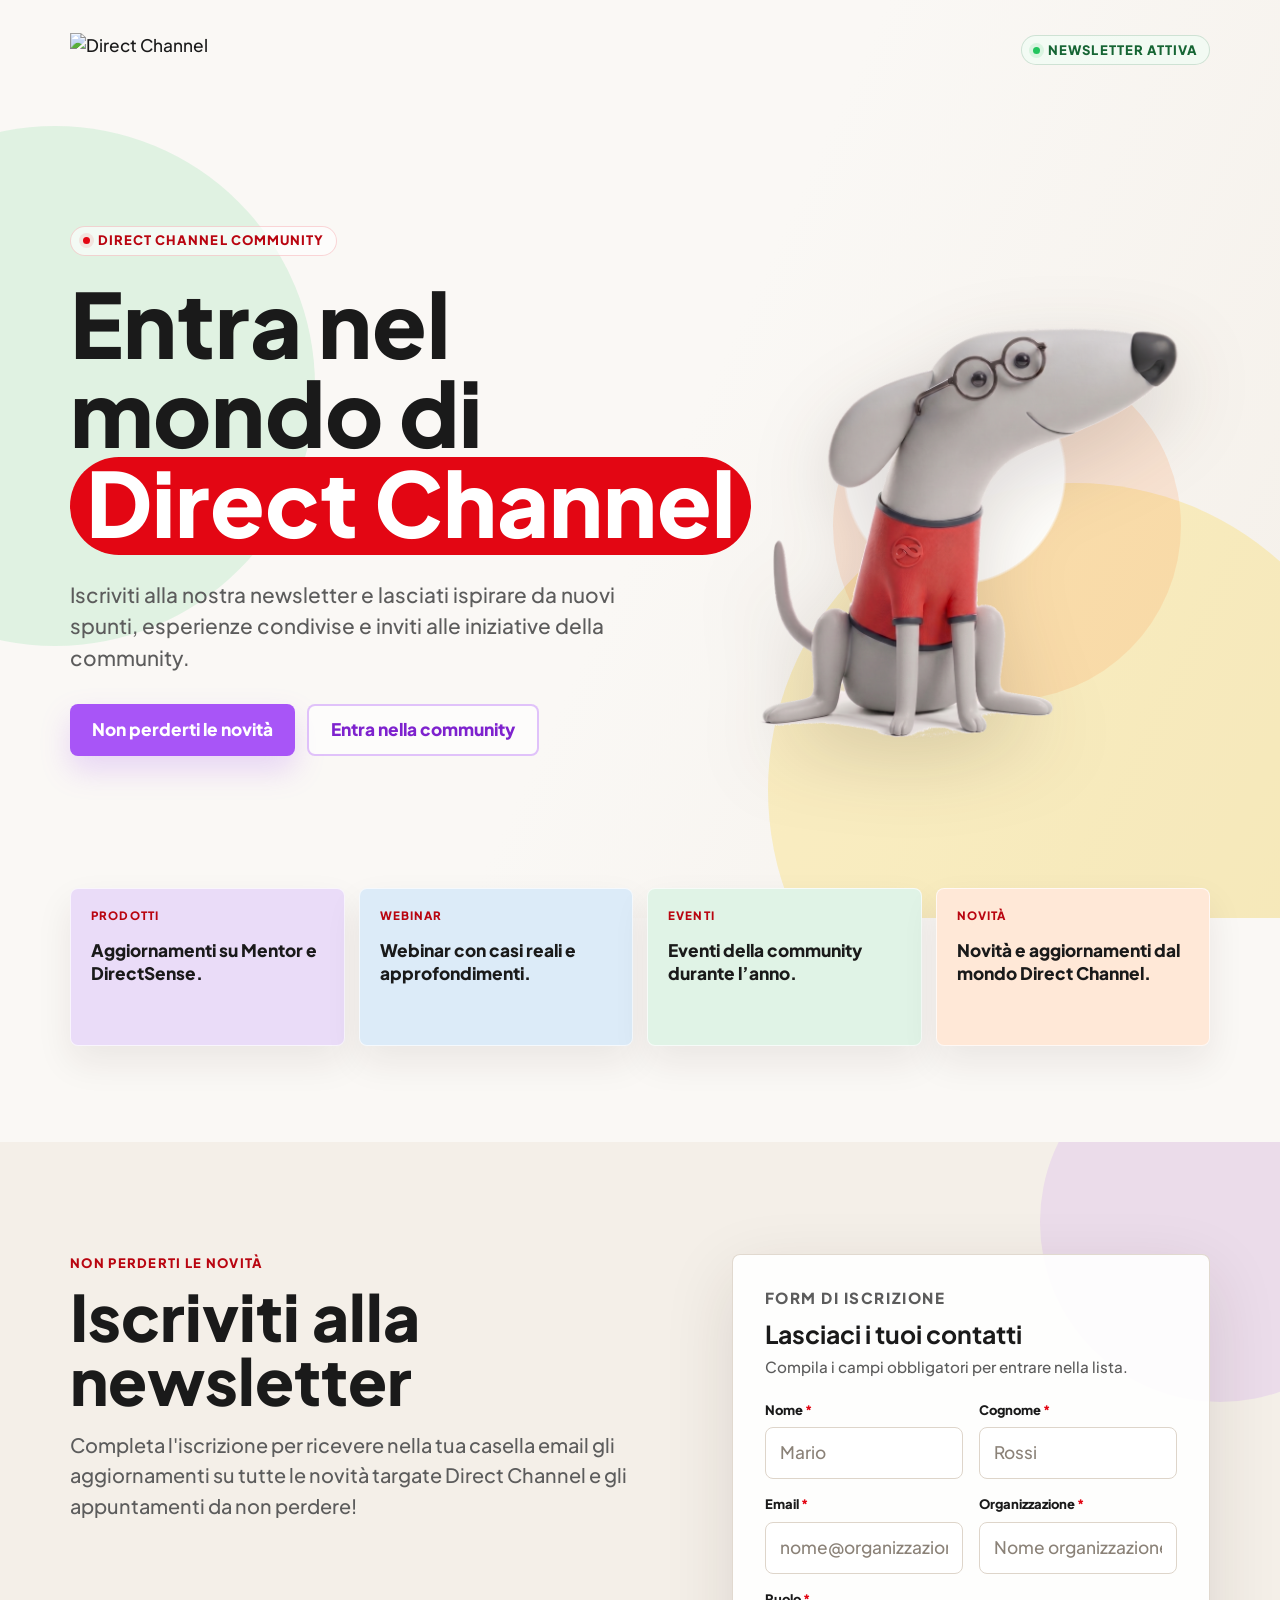
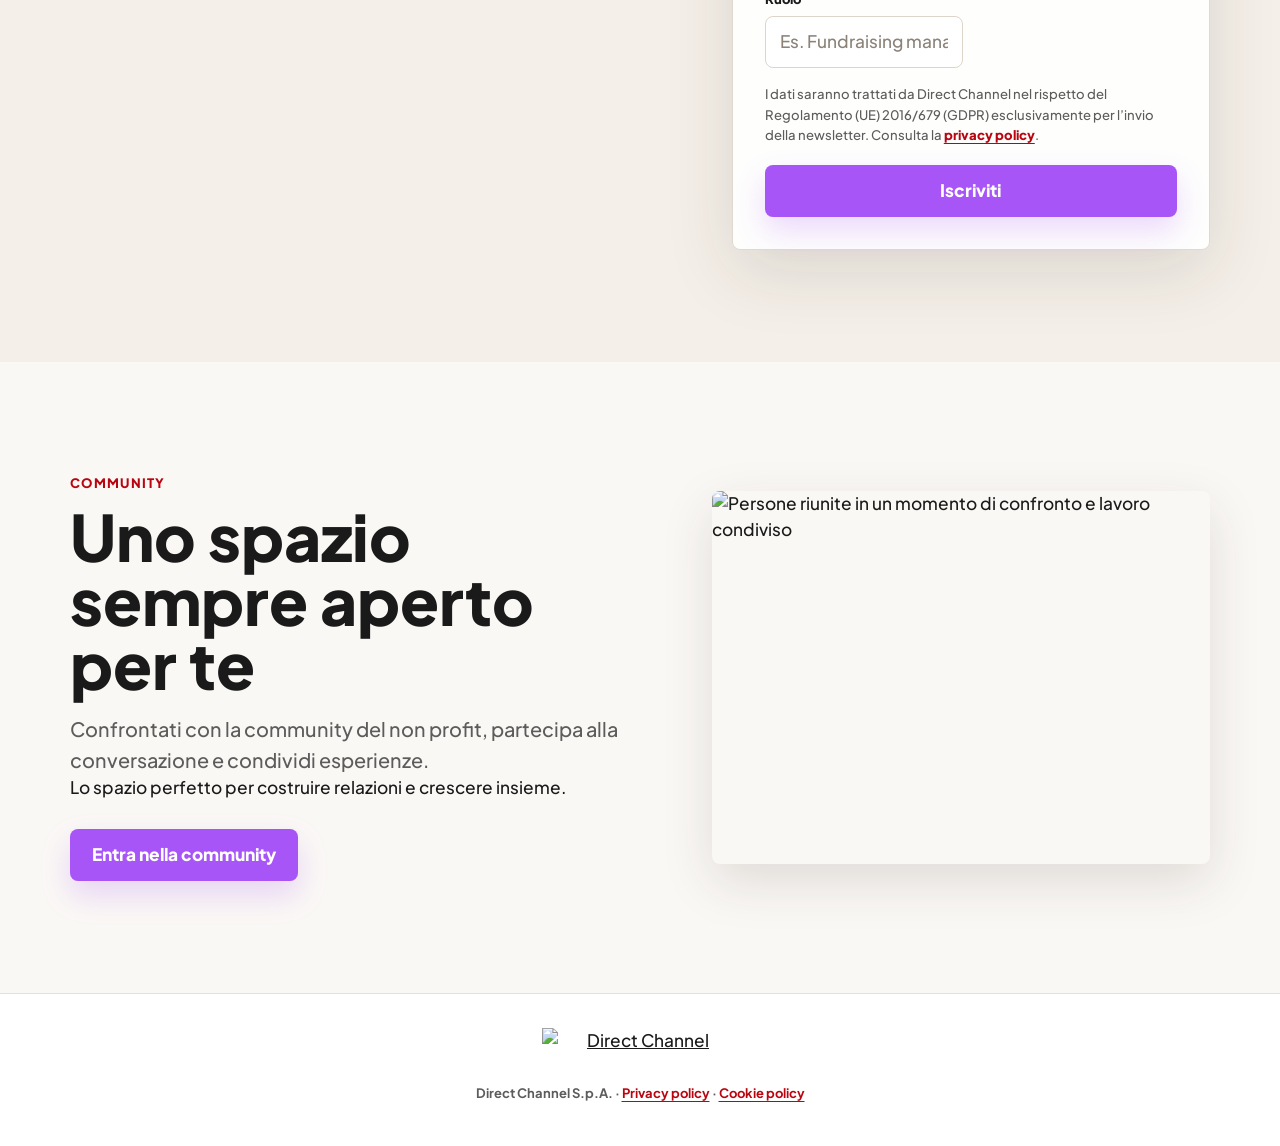
==== commit 87fffa1c: "Remove Iubenda cookie banner" ====
--- a/index.html
+++ b/index.html
@@ -843,28 +843,7 @@
       }
     }
   </style>
-  <link rel="stylesheet" href="https://digital.mondadori.it/cookie-policy/custom_banner.css" media="all">
-  <script async="" src="https://cs.iubenda.com/cookie-solution/confs/js/8187956.js"></script><script src="https://cdn.iubenda.com/cookie_solution/iubenda_cs/1.101.0/core-it.js" charset="UTF-8"></script><script type="text/javascript">
-    var _iub = _iub || [];
-    _iub.csConfiguration = {
-      askConsentAtCookiePolicyUpdate: true,
-      countryDetection: true,
-      enableFadp: true,
-      enableLgpd: true,
-      enableTcf: true,
-      enableUsps: true,
-      floatingPreferencesButtonDisplay: "bottom-right",
-      gdprAppliesGlobally: true,
-      lang: "it",
-      perPurposeConsent: true,
-      siteId: 8187956,
-      whitelabel: false,
-      cookiePolicyId: 8187956
-    };
-  </script>
-  <script type="text/javascript" src="https://cs.iubenda.com/autoblocking/8187956.js"></script>
-  <script type="text/javascript" src="https://cdn.iubenda.com/cs/iubenda_cs.js" charset="UTF-8" async=""></script>
-<script src="https://cdn.iubenda.com/cs/tcf/versions/tcf-v2-0.31.0.js" charset="UTF-8"></script><style type="text/css">#iubenda-cs-banner .iub-toggle-checkbox,#iubenda-iframe .iub-toggle-checkbox{flex-shrink:0!important;display:flex!important;align-items:center!important;margin-left:24px!important}#iubenda-cs-banner .iub-toggle-checkbox input,#iubenda-iframe .iub-toggle-checkbox input{-moz-appearance:none!important;appearance:none!important;-webkit-appearance:none!important;padding:0!important;border:0!important;margin:0!important}#iubenda-cs-banner .iub-toggle-checkbox input::-ms-check,#iubenda-iframe .iub-toggle-checkbox input::-ms-check{visibility:hidden}#iubenda-cs-banner .iub-toggle-checkbox input.style1,#iubenda-iframe .iub-toggle-checkbox input.style1{width:64px!important;height:32px!important;border-radius:32px!important;transition:background-position .4s ease,background-color .4s ease!important;background-color:#555!important;background-image:url("data:image/svg+xml,%3Csvg xmlns='http://www.w3.org/2000/svg' width='18' height='18' viewBox='0 0 18 18'%3E%3Cpath fill='%23FFF' fill-rule='evenodd' d='M9 0a9 9 0 1 1 0 18A9 9 0 0 1 9 0zM5.729 5.033a.5.5 0 0 0-.638.058l-.058.07a.5.5 0 0 0 .058.637l3.201 3.201-3.201 3.203a.5.5 0 0 0 .707.707l3.201-3.203 3.203 3.203.07.058a.5.5 0 0 0 .637-.058l.058-.07a.5.5 0 0 0-.058-.637L9.706 8.999l3.203-3.201a.5.5 0 0 0-.707-.707L8.999 8.292 5.798 5.091z'/%3E%3C/svg%3E")!important;background-repeat:no-repeat!important;background-position:top 4px left 4px!important;background-size:24px 24px!important}#iubenda-cs-banner .iub-toggle-checkbox input.style1:checked,#iubenda-iframe .iub-toggle-checkbox input.style1:checked{background-color:#1cc691!important;background-position:top 4px left 36px!important;background-image:url("data:image/svg+xml,%3Csvg xmlns='http://www.w3.org/2000/svg' width='18' height='18' viewBox='0 0 18 18'%3E%3Cpath fill='%23FFF' fill-rule='evenodd' d='M9 0a9 9 0 1 1 0 18A9 9 0 0 1 9 0zm4.646 5.646l-6.198 6.2-3.1-3a.5.5 0 1 0-.696.718l3.454 3.342a.5.5 0 0 0 .701-.006l6.547-6.546a.5.5 0 1 0-.708-.708z'/%3E%3C/svg%3E")!important}#iubenda-cs-banner .iub-toggle-checkbox input.style1:checked.sm,#iubenda-iframe .iub-toggle-checkbox input.style1:checked.sm{background-position:top 3px left 27px!important}#iubenda-cs-banner .iub-toggle-checkbox input.style1:checked.half,#iubenda-cs-banner .iub-toggle-checkbox input.style1:checked[value=partial],#iubenda-iframe .iub-toggle-checkbox input.style1:checked.half,#iubenda-iframe .iub-toggle-checkbox input.style1:checked[value=partial]{background-color:#ffd24d!important;background-position:top 4px left 20px!important;background-image:url("data:image/svg+xml,%3Csvg xmlns='http://www.w3.org/2000/svg' width='18' height='18' viewBox='0 0 18 18'%3E%3Cpath fill='%23FFF' fill-rule='evenodd' d='M9 0a9 9 0 1 1 0 18A9 9 0 0 1 9 0zm4 8.5H5a.5.5 0 0 0 0 1h8a.5.5 0 0 0 0-1z'/%3E%3C/svg%3E")!important}#iubenda-cs-banner .iub-toggle-checkbox input.style1:checked.half.sm,#iubenda-cs-banner .iub-toggle-checkbox input.style1:checked[value=partial].sm,#iubenda-iframe .iub-toggle-checkbox input.style1:checked.half.sm,#iubenda-iframe .iub-toggle-checkbox input.style1:checked[value=partial].sm{background-position:top 3px left 15px!important}#iubenda-cs-banner .iub-toggle-checkbox input.style1.sm,#iubenda-iframe .iub-toggle-checkbox input.style1.sm{width:48px!important;height:24px!important;border-radius:24px!important;background-size:18px 18px!important;background-position:top 3px left 3px!important}#iubenda-cs-banner .iub-toggle-checkbox input::-ms-check,#iubenda-iframe .iub-toggle-checkbox input::-ms-check{visibility:hidden!important}#iubenda-cs-banner .iub-toggle-checkbox input:not([disabled]),#iubenda-iframe .iub-toggle-checkbox input:not([disabled]){cursor:pointer!important}#iubenda-cs-banner .iub-toggle-checkbox input[disabled],#iubenda-iframe .iub-toggle-checkbox input[disabled]{opacity:.35}#iubenda-cs-banner .iub-toggle-checkbox .iub-caption,#iubenda-iframe .iub-toggle-checkbox .iub-caption{display:none!important}#iubenda-cs-banner{font-size:15px!important;background:0 0!important;line-height:1.4!important;position:fixed!important;z-index:99999998!important;top:0!important;left:0!important;width:100%!important;height:100%!important;border:0!important;margin:0!important;padding:0!important;overflow:hidden!important;display:flex!important;will-change:opacity}#iubenda-cs-banner .iubenda-banner-content:not(.iubenda-custom-content) * strong,#iubenda-cs-banner [class*=" iub"] strong,#iubenda-cs-banner [class^=iub] strong{font-weight:700!important}#iubenda-cs-banner .iubenda-banner-content:not(.iubenda-custom-content) * .iub-sr-only,#iubenda-cs-banner [class*=" iub"] .iub-sr-only,#iubenda-cs-banner [class^=iub] .iub-sr-only{position:absolute!important;left:-10000px!important;top:auto!important;width:1px!important;height:1px!important;overflow:hidden!important}#iubenda-cs-banner .iubenda-banner-content:not(.iubenda-custom-content) * .iub-sr-only:focus,#iubenda-cs-banner [class*=" iub"] .iub-sr-only:focus,#iubenda-cs-banner [class^=iub] .iub-sr-only:focus{position:static!important;width:auto!important;height:auto!important}#iubenda-cs-banner .iubenda-banner-content:not(.iubenda-custom-content) *,#iubenda-cs-banner [class*=" iub"],#iubenda-cs-banner [class^=iub]{font-size:100%!important;width:auto!important;-webkit-appearance:none!important;-moz-appearance:none!important;appearance:none!important;background:0 0!important;box-sizing:border-box!important;-webkit-tap-highlight-color:transparent!important;font-family:-apple-system,sans-serif!important;text-decoration:none!important;color:currentColor!important;background-attachment:scroll!important;background-color:transparent!important;background-image:none!important;background-position:0 0!important;background-repeat:repeat!important;border:0!important;border-color:#000!important;border-color:currentColor!important;border-radius:0!important;border-style:none!important;border-width:medium!important;bottom:auto!important;clear:none!important;clip:auto!important;counter-increment:none!important;counter-reset:none!important;direction:inherit!important;float:none!important;font-style:inherit!important;font-variant:normal!important;font-weight:inherit!important;height:auto!important;left:auto!important;letter-spacing:normal;line-height:inherit;list-style-type:inherit!important;list-style-position:outside!important;list-style-image:none!important;margin:0;max-height:none!important;max-width:none!important;min-height:0!important;min-width:0!important;opacity:1;overflow:visible!important;padding:0!important;position:static!important;quotes:"" ""!important;right:auto!important;table-layout:auto!important;text-align:left!important;text-indent:0!important;text-transform:none!important;top:auto!important;unicode-bidi:normal!important;vertical-align:baseline!important;white-space:normal!important;width:auto!important;word-spacing:normal;z-index:auto!important;background-origin:padding-box!important;background-origin:padding-box!important;background-clip:border-box!important;background-size:auto!important;-o-border-image:none!important;border-image:none!important;border-radius:0!important;border-radius:0!important;box-shadow:none!important;-moz-column-count:auto!important;column-count:auto!important;-moz-column-gap:normal!important;column-gap:normal!important;-moz-column-rule:medium none #000!important;column-rule:medium none #000!important;-moz-column-span:none!important;column-span:none!important;-moz-column-width:auto!important;column-width:auto!important;font-feature-settings:normal!important;overflow-x:visible!important;overflow-y:visible!important;hyphens:manual!important;perspective:none!important;perspective-origin:50% 50%!important;text-shadow:none!important;transition:all 0s ease 0s!important;transform:none!important;transform-origin:50% 50%!important;transform-style:flat!important;word-break:normal!important;-ms-text-size-adjust:100%;-webkit-text-size-adjust:100%}#iubenda-cs-banner.iubenda-cs-overlay:before{content:""!important;position:fixed!important;top:0!important;left:0!important;width:100%!important;height:100%!important;background-color:rgba(0,0,0,.5)!important;z-index:1!important;pointer-events:auto!important}#iubenda-cs-banner.iubenda-cs-center{align-items:center!important;justify-content:center!important}#iubenda-cs-banner.iubenda-cs-top{align-items:flex-start!important}#iubenda-cs-banner.iubenda-cs-bottom{align-items:flex-end!important}#iubenda-cs-banner.iubenda-cs-left{justify-content:flex-start!important}#iubenda-cs-banner.iubenda-cs-right{justify-content:flex-end!important}#iubenda-cs-banner{opacity:0!important;pointer-events:none!important;transition:opacity .4s ease!important}#iubenda-cs-banner.iubenda-cs-visible>*{pointer-events:auto!important}#iubenda-cs-banner.iubenda-cs-visible{opacity:1!important}#iubenda-cs-banner.iubenda-cs-slidein .iubenda-cs-container{transition:transform .4s ease!important}#iubenda-cs-banner.iubenda-cs-slidein.iubenda-cs-top .iubenda-cs-container{transform:translateY(-48px)!important}#iubenda-cs-banner.iubenda-cs-slidein.iubenda-cs-bottom .iubenda-cs-container{transform:translateY(48px)!important}#iubenda-cs-banner.iubenda-cs-slidein.iubenda-cs-visible .iubenda-cs-container{transform:translateY(0)!important}#iubenda-cs-banner .iubenda-cs-container{position:relative!important;z-index:2!important}#iubenda-cs-banner .iubenda-cs-container.iubenda-cs-themed{display:flex;flex-direction:column}#iubenda-cs-banner .iubenda-cs-brand{display:flex!important;padding:16px!important;flex-shrink:0!important}#iubenda-cs-banner .iubenda-cs-brand>div{display:flex!important;justify-content:flex-start!important}#iubenda-cs-banner .iubenda-cs-brand img{max-width:192px!important;max-height:32px!important}#iubenda-cs-banner .iubenda-cs-content{position:relative!important;z-index:1!important;overflow:hidden!important;transition:transform .4s ease!important;background-color:#000!important;color:#fff!important;font-size:14px!important;display:flex;flex-direction:column}#iubenda-cs-banner .iubenda-cs-rationale{position:relative!important;display:flex!important;flex-direction:column!important;flex:1 1 auto}@media screen and (max-height:300px){#iubenda-cs-banner .iubenda-cs-rationale{overflow-y:auto!important;display:block!important}#iubenda-cs-banner .iubenda-cs-rationale:before{content:"";position:fixed;bottom:0;left:0;width:100%;height:40%;background:linear-gradient(to bottom,rgba(0,0,0,0),#000);z-index:1;pointer-events:none}}#iubenda-cs-banner .iubenda-cs-close-btn{z-index:1!important;top:6px!important;right:0!important;margin:10px!important;min-width:32px!important;height:32px!important;padding:6px!important;font-size:24px!important;line-height:0!important;font-weight:lighter!important;cursor:pointer!important;text-align:center!important;border:1px solid transparent!important;border-radius:4px!important;opacity:.7!important;align-self:flex-end!important}#iubenda-cs-banner .iubenda-cs-close-btn:hover{opacity:1!important}#iubenda-cs-banner .iubenda-banner-content{font-weight:300!important;padding:16px!important;flex:1 1 auto!important;overflow-y:auto!important}#iubenda-cs-banner .iubenda-banner-content a,#iubenda-cs-banner .iubenda-banner-content button{cursor:pointer!important;color:currentColor!important;text-decoration:underline!important}#iubenda-cs-banner .iubenda-banner-content a:hover,#iubenda-cs-banner .iubenda-banner-content button:hover{text-decoration:none!important}@media (min-width:640px){#iubenda-cs-banner .iubenda-banner-content div:first-child{margin-top:40px!important}}#iubenda-cs-banner #iubenda-cs-paragraph.iubenda-cs-no-margin-top{margin-top:0!important}#iubenda-cs-banner #iubenda-cs-paragraph.iubenda-cs-small-margin-top{margin-top:16px!important}#iubenda-cs-banner #iubenda-cs-title{margin-bottom:16px!important;margin-top:8px!important;font-weight:700!important;font-size:14px!important}#iubenda-cs-banner .iubenda-cs-counter{text-align:center!important;position:relative!important;z-index:1!important;display:none;pointer-events:none;flex-shrink:0;padding:8px!important;font-size:13px!important;font-weight:700!important}#iubenda-cs-banner .iubenda-cs-cwa-button{font-weight:700!important;font-size:13px!important;background:rgba(255,255,255,.1)!important;color:#fff!important;padding:8px 14px!important;flex-shrink:0;border-radius:4px!important;text-align:center!important;z-index:1!important;margin:16px!important;margin-bottom:0!important;cursor:pointer!important}#iubenda-cs-banner .iubenda-cs-cwa-button:focus,#iubenda-cs-banner .iubenda-cs-cwa-button:hover{box-shadow:0 0 0 999px inset rgba(0,0,0,.1)!important}@media (max-width:639px){#iubenda-cs-banner .iubenda-cs-cwa-button{box-shadow:0 8px 16px 4px rgba(0,0,0,.2)!important}}@media (min-width:640px){#iubenda-cs-banner .iubenda-cs-cwa-button{align-self:flex-end}}#iubenda-cs-banner .iubenda-cs-cwa-button:focus,#iubenda-cs-banner .iubenda-cs-cwa-button:hover{box-shadow:0 0 0 999px inset rgba(0,0,0,.1)!important}@media (max-width:639px){#iubenda-cs-banner .iubenda-cs-cwa-button{box-shadow:0 8px 16px 4px rgba(0,0,0,.2)!important}}@media (min-width:640px){#iubenda-cs-banner .iubenda-cs-cwa-button{align-self:flex-end}}#iubenda-cs-banner .iubenda-cs-opt-group{z-index:1!important;display:flex!important;margin-top:0!important;flex-shrink:0!important;color:#000!important;margin:16px!important;margin-top:0!important}#iubenda-cs-banner .iubenda-cs-opt-group>div{display:flex!important}@media screen and (max-height:300px){#iubenda-cs-banner .iubenda-cs-opt-group{position:relative!important}}@media (min-width:640px){#iubenda-cs-banner .iubenda-cs-opt-group{align-items:center!important;justify-content:space-between!important}#iubenda-cs-banner .iubenda-cs-opt-group-custom{margin-right:auto!important;align-self:start!important;justify-content:flex-start!important}#iubenda-cs-banner .iubenda-cs-opt-group-consent{margin-left:auto!important;align-self:end!important;justify-content:flex-end!important}}@media (max-width:639px){#iubenda-cs-banner .iubenda-cs-opt-group{flex-direction:column!important}#iubenda-cs-banner .iubenda-cs-opt-group-custom:not(.iubenda-cs-opt-group-granular){order:2}#iubenda-cs-banner .iubenda-cs-opt-group-consent{order:1}}#iubenda-cs-banner .iubenda-cs-opt-group button{-webkit-appearance:none!important;-moz-appearance:none!important;appearance:none!important;padding:8px 32px!important;border-radius:64px!important;cursor:pointer!important;font-weight:700!important;font-size:100%!important;margin-top:4px!important;margin-bottom:4px!important;text-align:center!important;border:0!important;background-color:#1a1a1a!important;color:#fff!important}@-moz-document url-prefix(){#iubenda-cs-banner .iubenda-cs-opt-group button{padding-top:7px!important}}#iubenda-cs-banner .iubenda-cs-opt-group button.focus,#iubenda-cs-banner .iubenda-cs-opt-group button.hover{box-shadow:0 0 0 999px inset rgba(0,0,0,.1)!important}@media (min-width:640px){#iubenda-cs-banner .iubenda-cs-opt-group button:not(:last-of-type){margin-right:8px!important}}@media (max-width:639px){#iubenda-cs-banner .iubenda-cs-opt-group button{padding:8px 24px!important;width:100%!important;display:block;text-align:center!important;margin:6px 3px!important;flex:1}}#iubenda-cs-banner .iubenda-cs-opt-group button.iubenda-cs-accept-btn,#iubenda-cs-banner .iubenda-cs-opt-group button.iubenda-cs-btn-primary{background-color:#0073ce!important;color:#fff!important}#iubenda-cs-banner .iubenda-cs-opt-group button.iubenda-cs-reject-btn{background-color:#0073ce!important;color:#fff!important}#iubenda-cs-banner.iubenda-cs-padded:not(.iubenda-cs-branded) .iubenda-banner-content{padding-right:48px!important}#iubenda-cs-banner.iubenda-cs-padded .iubenda-cs-close-btn{position:absolute!important}@media (min-width:640px){#iubenda-cs-banner:not(.iubenda-cs-padded).iubenda-cs-branded .iubenda-cs-cwa-button{position:absolute!important}}@media (min-width:640px){#iubenda-cs-banner:not(.iubenda-cs-branded):not(.iubenda-cs-no-heading) .iubenda-cs-cwa-button{position:absolute!important;top:-4px!important;right:-4px!important;padding:5px 10px!important}}@media (min-width:640px){#iubenda-cs-banner.iubenda-cs-branded:not(.iubenda-cs-default-floating).iubenda-cs-bottom .iubenda-cs-brand,#iubenda-cs-banner.iubenda-cs-branded:not(.iubenda-cs-default-floating).iubenda-cs-top .iubenda-cs-brand{border-radius:8px!important}}@media (min-width:640px){#iubenda-cs-banner.iubenda-cs-branded .iubenda-cs-cwa-button{margin:15px!important}}#iubenda-cs-banner.iubenda-cs-branded .iubenda-cs-close-btn{height:32px!important;min-width:32px!important}#iubenda-cs-banner.iubenda-cs-default .iubenda-cs-brand-badge-outer,#iubenda-cs-banner.iubenda-cs-default-floating .iubenda-cs-brand-badge-outer{height:0!important}#iubenda-cs-banner.iubenda-cs-default-floating:not(.iubenda-cs-left) .iubenda-cs-brand-badge-outer,#iubenda-cs-banner.iubenda-cs-default:not(.iubenda-cs-left) .iubenda-cs-brand-badge-outer{margin-left:auto!important;margin-right:0!important;float:right!important}#iubenda-cs-banner.iubenda-cs-default-floating.iubenda-cs-bottom .iubenda-cs-brand-badge-outer,#iubenda-cs-banner.iubenda-cs-default.iubenda-cs-bottom .iubenda-cs-brand-badge-outer{order:-1!important;display:inline-flex!important}#iubenda-cs-banner.iubenda-cs-default .iubenda-cs-brand{margin:0 -8px 0!important}@media (max-width:991px){#iubenda-cs-banner.iubenda-cs-default .iubenda-cs-brand{margin:-8px -8px 0!important}}@media (min-width:992px){#iubenda-cs-banner.iubenda-cs-default .iubenda-cs-brand div{margin:0 auto!important;width:calc(992px - 32px)!important}}@media (max-width:991px){#iubenda-cs-banner.iubenda-cs-default .iubenda-cs-brand div{margin:0 8px!important}}#iubenda-cs-banner.iubenda-cs-default .iubenda-cs-container{width:100%!important}@media (min-width:992px){#iubenda-cs-banner.iubenda-cs-default .iubenda-cs-rationale{width:992px!important;margin:16px auto!important}}@media (min-width:992px){#iubenda-cs-banner.iubenda-cs-default-floating .iubenda-cs-brand-badge{margin:0 16px!important}}@media (min-width:992px){#iubenda-cs-banner.iubenda-cs-default-floating .iubenda-cs-container{width:992px!important}}@media (max-width:991px){#iubenda-cs-banner.iubenda-cs-default-floating.iubenda-cs-center.iubenda-cs-bottom .iubenda-cs-container,#iubenda-cs-banner.iubenda-cs-default-floating.iubenda-cs-center.iubenda-cs-top .iubenda-cs-container{width:100%!important}}@media (min-width:640px){#iubenda-cs-banner.iubenda-cs-default-floating.iubenda-cs-center:not(.iubenda-cs-top):not(.iubenda-cs-bottom) .iubenda-cs-container,#iubenda-cs-banner.iubenda-cs-default-floating:not(.iubenda-cs-bottom):not(.iubenda-cs-center) .iubenda-cs-container,#iubenda-cs-banner.iubenda-cs-default-floating:not(.iubenda-cs-top):not(.iubenda-cs-center) .iubenda-cs-container{width:480px!important}}#iubenda-cs-banner.iubenda-cs-default-floating.iubenda-cs-center:not(.iubenda-cs-top):not(.iubenda-cs-bottom) .iubenda-cs-opt-group>div,#iubenda-cs-banner.iubenda-cs-default-floating:not(.iubenda-cs-bottom):not(.iubenda-cs-center) .iubenda-cs-opt-group>div,#iubenda-cs-banner.iubenda-cs-default-floating:not(.iubenda-cs-top):not(.iubenda-cs-center) .iubenda-cs-opt-group>div{width:100%!important}#iubenda-cs-banner.iubenda-cs-default-floating.iubenda-cs-center:not(.iubenda-cs-top):not(.iubenda-cs-bottom) .iubenda-cs-opt-group button,#iubenda-cs-banner.iubenda-cs-default-floating:not(.iubenda-cs-bottom):not(.iubenda-cs-center) .iubenda-cs-opt-group button,#iubenda-cs-banner.iubenda-cs-default-floating:not(.iubenda-cs-top):not(.iubenda-cs-center) .iubenda-cs-opt-group button{display:block!important;width:100%!important;text-align:center!important}#iubenda-cs-banner.iubenda-cs-default-floating.iubenda-cs-center:not(.iubenda-cs-top):not(.iubenda-cs-bottom) .iubenda-cs-opt-group,#iubenda-cs-banner.iubenda-cs-default-floating:not(.iubenda-cs-bottom):not(.iubenda-cs-center) .iubenda-cs-opt-group,#iubenda-cs-banner.iubenda-cs-default-floating:not(.iubenda-cs-top):not(.iubenda-cs-center) .iubenda-cs-opt-group{flex-direction:column!important}#iubenda-cs-banner.iubenda-cs-default-floating.iubenda-cs-center:not(.iubenda-cs-top):not(.iubenda-cs-bottom) .iubenda-cs-opt-group-custom,#iubenda-cs-banner.iubenda-cs-default-floating:not(.iubenda-cs-bottom):not(.iubenda-cs-center) .iubenda-cs-opt-group-custom,#iubenda-cs-banner.iubenda-cs-default-floating:not(.iubenda-cs-top):not(.iubenda-cs-center) .iubenda-cs-opt-group-custom{order:2}#iubenda-cs-banner.iubenda-cs-default-floating.iubenda-cs-center:not(.iubenda-cs-top):not(.iubenda-cs-bottom) .iubenda-cs-opt-group-consent,#iubenda-cs-banner.iubenda-cs-default-floating:not(.iubenda-cs-bottom):not(.iubenda-cs-center) .iubenda-cs-opt-group-consent,#iubenda-cs-banner.iubenda-cs-default-floating:not(.iubenda-cs-top):not(.iubenda-cs-center) .iubenda-cs-opt-group-consent{order:1}#iubenda-cs-banner.iubenda-cs-default-floating .iubenda-cs-content{box-shadow:0 8px 48px rgba(0,0,0,.15)!important;max-width:100%!important}@media (min-width:992px){#iubenda-cs-banner.iubenda-cs-default-floating .iubenda-cs-content{border-radius:4px!important;margin:16px!important}}#iubenda-cs-banner.iubenda-cs-scrollable .iubenda-banner-content{mask-image:linear-gradient(to top,rgba(0,0,0,0) 0%,rgb(0,0,0) 16px)!important;-webkit-mask-image:linear-gradient(to top,rgba(0,0,0,0) 0%,rgb(0,0,0) 16px)!important}#iubenda-cs-banner.iubenda-cs-fix-height .iubenda-cs-container,#iubenda-cs-banner.iubenda-cs-fix-height .iubenda-cs-content,#iubenda-cs-banner.iubenda-cs-fix-height .iubenda-cs-rationale{height:100%!important}@media (min-width:992px){#iubenda-cs-banner.iubenda-cs-fix-height.iubenda-cs-default-floating .iubenda-cs-content{height:calc(100% - 32px)!important}}#iubenda-cs-banner.iubenda-cs-fix-height .iubenda-cs-brand img{max-width:75%!important}#iubenda-cs-banner [tabindex]:not([tabindex="-1"]):focus,#iubenda-cs-banner a[href]:focus,#iubenda-cs-banner button:focus,#iubenda-cs-banner details:focus,#iubenda-cs-banner input:focus,#iubenda-cs-banner select:focus,#iubenda-cs-banner textarea:focus{outline-width:2px!important;outline-style:solid!important;outline-color:#70b3ff!important;outline-offset:2px!important}#iubenda-cs-banner .iubenda-cs-brand-badge{flex-shrink:0!important;margin:16px!important;padding:6px 34px 6px 10px!important;background:#fff!important;display:inline-flex;border-radius:6px!important;border:1px solid rgba(0,0,0,.2)!important;box-shadow:0 0 16px rgba(0,0,0,.1)!important;align-self:flex-end;background-image:url("data:image/svg+xml,%3Csvg fill='none' height='19' viewBox='0 0 9 19' width='9' xmlns='http://www.w3.org/2000/svg'%3E%3Cpath clip-rule='evenodd' d='m4.1555.211426c.81725.000101 1.61499.249693 2.28656.715401.67157.465713 1.18496 1.125343 1.47153 1.890693.28657.76536.33266 1.59996.13211 2.39221-.20055.79226-.63818 1.50441-1.25438 2.04124l.87593 11.02083h-7.023493l.875933-11.02083c-.616206-.53683-1.053841-1.24898-1.254391-2.04124-.2005501-.79225-.154458-1.62685.132114-2.39221.286572-.76535.799967-1.42498 1.471537-1.890693.67157-.465708 1.46931-.7153 2.28655-.715401z' fill='%231cc691' fill-rule='evenodd'/%3E%3C/svg%3E")!important;background-position:center right 12px!important;background-repeat:no-repeat!important;color:#222!important;font-weight:400!important;font-size:14px!important;pointer-events:auto!important}#iubenda-cs-banner .iubenda-cs-brand-badge:hover{border:1px solid rgba(0,0,0,.4)!important}#iubenda-cs-banner .iubenda-cs-brand-badge>span{border-right:1px solid rgba(0,0,0,.1)!important;padding-right:12px!important}#iubenda-cs-banner .iubenda-cs-brand-badge>span>span{text-decoration:underline!important}#iubenda-cs-banner .iubenda-cs-brand-badge-text{font-size:11px!important;font-weight:700!important;text-align:right!important;margin:-4px 16px 12px!important}#iubenda-cs-banner .iubenda-cs-brand-badge-text a{color:inherit}#iubenda-cs-banner .iubenda-iframe-spinner~.iubenda-iframe-badge-container .iubenda-cs-brand-badge{display:none!important}#iubenda-cs-banner .iubenda-granular-controls-container{--iub-granular-background:rgba(0, 0, 0, .02);--iub-granular-border:rgba(0, 0, 0, 0.08);--iub-granular-toggle-background:rgba(0, 0, 0, 0.2);display:flex;flex-wrap:wrap;flex-shrink:0;margin-bottom:16px!important}#iubenda-cs-banner .iubenda-granular-controls-container .granular-control-checkbox{flex-basis:100%;display:flex!important;gap:10px!important;padding-left:16px!important;padding-right:16px!important;padding-bottom:14px!important;background-color:var(--iub-granular-background)!important;margin:0!important}#iubenda-cs-banner .iubenda-granular-controls-container .granular-control-checkbox input.style1{width:48px!important;height:24px!important;background-position:top 3px left 3px!important;background-size:18px 18px!important;background-color:var(--iub-granular-toggle-background)!important}#iubenda-cs-banner .iubenda-granular-controls-container .granular-control-checkbox input.style1,#iubenda-cs-banner .iubenda-granular-controls-container .granular-control-checkbox input.style1:checked{background-image:url("data:image/svg+xml,%3Csvg height='20' viewBox='0 0 20 20' width='20' xmlns='http://www.w3.org/2000/svg'%3E%3Ccircle cx='10' cy='10' fill='%23fff' fill-rule='evenodd' r='10'/%3E%3C/svg%3E")!important}#iubenda-cs-banner .iubenda-granular-controls-container .granular-control-checkbox input.style1:checked{background-position:top 3px left 27px!important;background-color:#1cc691!important}#iubenda-cs-banner .iubenda-granular-controls-container .granular-control-checkbox input.style1:checked[value=partial]{background-position:top 3px left 15px!important;background-color:#ffd24d!important}#iubenda-cs-banner .iubenda-granular-controls-container .granular-control-checkbox:nth-child(2){padding-top:16px!important}#iubenda-cs-banner .iubenda-granular-controls-container .granular-control-checkbox:last-child{padding-bottom:16px!important;border-bottom:1px solid var(--iub-granular-border)!important}#iubenda-cs-banner .iubenda-granular-controls-container .granular-control-checkbox:first-child:nth-last-child(odd),#iubenda-cs-banner .iubenda-granular-controls-container .granular-control-checkbox:first-child:nth-last-child(odd)~.granular-control-checkbox{flex-basis:50%;flex-direction:column-reverse;padding:14px 10px!important;border:1px solid var(--iub-granular-border)!important;border-right:0!important;border-top:0!important}#iubenda-cs-banner .iubenda-granular-controls-container{border-top:1px solid var(--iub-granular-border)!important}#iubenda-cs-banner .iubenda-granular-controls-container .granular-control-checkbox--disabled{display:none!important}@media (max-width:991px){#iubenda-cs-banner .iubenda-granular-controls-container .granular-control-checkbox{min-width:0!important}#iubenda-cs-banner .iubenda-granular-controls-container .granular-control-checkbox label{max-width:100%}#iubenda-cs-banner .iubenda-granular-controls-container .granular-control-checkbox label span{display:block;white-space:nowrap!important;overflow:hidden!important;text-overflow:ellipsis!important}#iubenda-cs-banner .iubenda-granular-controls-container .granular-control-checkbox--mobile-hidden{display:none!important}}#iubenda-cs-banner.iubenda-cs-black .iubenda-granular-controls-container{--iub-granular-background:rgba(255, 255, 255, .02);--iub-granular-border:rgba(255, 255, 255, 0.08);--iub-granular-toggle-background:rgba(255, 255, 255, 0.2)}@media (min-width:640px){#iubenda-cs-banner.iubenda-cs-default-floating.iubenda-cs-center.iubenda-cs-bottom .iubenda-granular-controls-container .granular-control-checkbox,#iubenda-cs-banner.iubenda-cs-default-floating.iubenda-cs-center.iubenda-cs-top .iubenda-granular-controls-container .granular-control-checkbox,#iubenda-cs-banner.iubenda-cs-default.iubenda-cs-bottom .iubenda-granular-controls-container .granular-control-checkbox,#iubenda-cs-banner.iubenda-cs-default.iubenda-cs-top .iubenda-granular-controls-container .granular-control-checkbox{flex:1!important;flex-direction:column-reverse!important;padding:14px 10px!important;border:1px solid var(--iub-granular-border)!important;border-right:0!important;border-top:0!important;padding-top:16px!important}}@media (min-width:992px){#iubenda-cs-banner.iubenda-cs-default-floating.iubenda-cs-center.iubenda-cs-bottom .iubenda-granular-controls-container,#iubenda-cs-banner.iubenda-cs-default-floating.iubenda-cs-center.iubenda-cs-top .iubenda-granular-controls-container,#iubenda-cs-banner.iubenda-cs-default.iubenda-cs-bottom .iubenda-granular-controls-container,#iubenda-cs-banner.iubenda-cs-default.iubenda-cs-top .iubenda-granular-controls-container{grid-gap:24px!important;padding:16px 16px 32px!important;border-top:0!important;margin-bottom:0!important}#iubenda-cs-banner.iubenda-cs-default-floating.iubenda-cs-center.iubenda-cs-bottom .iubenda-granular-controls-container .granular-control-checkbox--disabled,#iubenda-cs-banner.iubenda-cs-default-floating.iubenda-cs-center.iubenda-cs-top .iubenda-granular-controls-container .granular-control-checkbox--disabled,#iubenda-cs-banner.iubenda-cs-default.iubenda-cs-bottom .iubenda-granular-controls-container .granular-control-checkbox--disabled,#iubenda-cs-banner.iubenda-cs-default.iubenda-cs-top .iubenda-granular-controls-container .granular-control-checkbox--disabled{display:flex!important}#iubenda-cs-banner.iubenda-cs-default-floating.iubenda-cs-center.iubenda-cs-bottom .iubenda-granular-controls-container .granular-control-checkbox:first-child,#iubenda-cs-banner.iubenda-cs-default-floating.iubenda-cs-center.iubenda-cs-top .iubenda-granular-controls-container .granular-control-checkbox:first-child,#iubenda-cs-banner.iubenda-cs-default.iubenda-cs-bottom .iubenda-granular-controls-container .granular-control-checkbox:first-child,#iubenda-cs-banner.iubenda-cs-default.iubenda-cs-top .iubenda-granular-controls-container .granular-control-checkbox:first-child{padding-left:16px!important}#iubenda-cs-banner.iubenda-cs-default-floating.iubenda-cs-center.iubenda-cs-bottom .iubenda-granular-controls-container .granular-control-checkbox:last-child,#iubenda-cs-banner.iubenda-cs-default-floating.iubenda-cs-center.iubenda-cs-top .iubenda-granular-controls-container .granular-control-checkbox:last-child,#iubenda-cs-banner.iubenda-cs-default.iubenda-cs-bottom .iubenda-granular-controls-container .granular-control-checkbox:last-child,#iubenda-cs-banner.iubenda-cs-default.iubenda-cs-top .iubenda-granular-controls-container .granular-control-checkbox:last-child{padding-right:16px!important}#iubenda-cs-banner.iubenda-cs-default-floating.iubenda-cs-center.iubenda-cs-bottom .iubenda-granular-controls-container .granular-control-checkbox,#iubenda-cs-banner.iubenda-cs-default-floating.iubenda-cs-center.iubenda-cs-bottom .iubenda-granular-controls-container .granular-control-checkbox:first-child,#iubenda-cs-banner.iubenda-cs-default-floating.iubenda-cs-center.iubenda-cs-bottom .iubenda-granular-controls-container .granular-control-checkbox:first-child:nth-last-child(odd),#iubenda-cs-banner.iubenda-cs-default-floating.iubenda-cs-center.iubenda-cs-bottom .iubenda-granular-controls-container .granular-control-checkbox:first-child:nth-last-child(odd)~.granular-control-checkbox,#iubenda-cs-banner.iubenda-cs-default-floating.iubenda-cs-center.iubenda-cs-bottom .iubenda-granular-controls-container .granular-control-checkbox:first-child:nth-last-child(odd)~.granular-control-checkbox:last-child,#iubenda-cs-banner.iubenda-cs-default-floating.iubenda-cs-center.iubenda-cs-bottom .iubenda-granular-controls-container .granular-control-checkbox:first-child:nth-last-child(odd)~.granular-control-checkbox:nth-last-child(2),#iubenda-cs-banner.iubenda-cs-default-floating.iubenda-cs-center.iubenda-cs-bottom .iubenda-granular-controls-container .granular-control-checkbox:last-child,#iubenda-cs-banner.iubenda-cs-default-floating.iubenda-cs-center.iubenda-cs-bottom .iubenda-granular-controls-container .granular-control-checkbox:nth-child(2),#iubenda-cs-banner.iubenda-cs-default-floating.iubenda-cs-center.iubenda-cs-top .iubenda-granular-controls-container .granular-control-checkbox,#iubenda-cs-banner.iubenda-cs-default-floating.iubenda-cs-center.iubenda-cs-top .iubenda-granular-controls-container .granular-control-checkbox:first-child,#iubenda-cs-banner.iubenda-cs-default-floating.iubenda-cs-center.iubenda-cs-top .iubenda-granular-controls-container .granular-control-checkbox:first-child:nth-last-child(odd),#iubenda-cs-banner.iubenda-cs-default-floating.iubenda-cs-center.iubenda-cs-top .iubenda-granular-controls-container .granular-control-checkbox:first-child:nth-last-child(odd)~.granular-control-checkbox,#iubenda-cs-banner.iubenda-cs-default-floating.iubenda-cs-center.iubenda-cs-top .iubenda-granular-controls-container .granular-control-checkbox:first-child:nth-last-child(odd)~.granular-control-checkbox:last-child,#iubenda-cs-banner.iubenda-cs-default-floating.iubenda-cs-center.iubenda-cs-top .iubenda-granular-controls-container .granular-control-checkbox:first-child:nth-last-child(odd)~.granular-control-checkbox:nth-last-child(2),#iubenda-cs-banner.iubenda-cs-default-floating.iubenda-cs-center.iubenda-cs-top .iubenda-granular-controls-container .granular-control-checkbox:last-child,#iubenda-cs-banner.iubenda-cs-default-floating.iubenda-cs-center.iubenda-cs-top .iubenda-granular-controls-container .granular-control-checkbox:nth-child(2),#iubenda-cs-banner.iubenda-cs-default.iubenda-cs-bottom .iubenda-granular-controls-container .granular-control-checkbox,#iubenda-cs-banner.iubenda-cs-default.iubenda-cs-bottom .iubenda-granular-controls-container .granular-control-checkbox:first-child,#iubenda-cs-banner.iubenda-cs-default.iubenda-cs-bottom .iubenda-granular-controls-container .granular-control-checkbox:first-child:nth-last-child(odd),#iubenda-cs-banner.iubenda-cs-default.iubenda-cs-bottom .iubenda-granular-controls-container .granular-control-checkbox:first-child:nth-last-child(odd)~.granular-control-checkbox,#iubenda-cs-banner.iubenda-cs-default.iubenda-cs-bottom .iubenda-granular-controls-container .granular-control-checkbox:first-child:nth-last-child(odd)~.granular-control-checkbox:last-child,#iubenda-cs-banner.iubenda-cs-default.iubenda-cs-bottom .iubenda-granular-controls-container .granular-control-checkbox:first-child:nth-last-child(odd)~.granular-control-checkbox:nth-last-child(2),#iubenda-cs-banner.iubenda-cs-default.iubenda-cs-bottom .iubenda-granular-controls-container .granular-control-checkbox:last-child,#iubenda-cs-banner.iubenda-cs-default.iubenda-cs-bottom .iubenda-granular-controls-container .granular-control-checkbox:nth-child(2),#iubenda-cs-banner.iubenda-cs-default.iubenda-cs-top .iubenda-granular-controls-container .granular-control-checkbox,#iubenda-cs-banner.iubenda-cs-default.iubenda-cs-top .iubenda-granular-controls-container .granular-control-checkbox:first-child,#iubenda-cs-banner.iubenda-cs-default.iubenda-cs-top .iubenda-granular-controls-container .granular-control-checkbox:first-child:nth-last-child(odd),#iubenda-cs-banner.iubenda-cs-default.iubenda-cs-top .iubenda-granular-controls-container .granular-control-checkbox:first-child:nth-last-child(odd)~.granular-control-checkbox,#iubenda-cs-banner.iubenda-cs-default.iubenda-cs-top .iubenda-granular-controls-container .granular-control-checkbox:first-child:nth-last-child(odd)~.granular-control-checkbox:last-child,#iubenda-cs-banner.iubenda-cs-default.iubenda-cs-top .iubenda-granular-controls-container .granular-control-checkbox:first-child:nth-last-child(odd)~.granular-control-checkbox:nth-last-child(2),#iubenda-cs-banner.iubenda-cs-default.iubenda-cs-top .iubenda-granular-controls-container .granular-control-checkbox:last-child,#iubenda-cs-banner.iubenda-cs-default.iubenda-cs-top .iubenda-granular-controls-container .granular-control-checkbox:nth-child(2){flex:0 1 auto!important;flex-direction:row!important;background-color:transparent!important;padding:0!important;border:none!important;margin:0!important}}.iub-sr-only{position:absolute!important;left:-10000px!important;top:auto!important;width:1px!important;height:1px!important;overflow:hidden!important}.iub-sr-only:focus{position:static!important;width:auto!important;height:auto!important}.iubenda-tp-alert-btn *,.iubenda-tp-alert-btn:not([data-tp-nostyle],.iubenda-floatable-default-btn),.iubenda-tp-btn:not(.iubenda-floatable-tb-btn) *,.iubenda-tp-btn:not(.iubenda-floatable-tb-btn):not([data-tp-nostyle],.iubenda-floatable-default-btn),.iubenda-uspr-btn *,.iubenda-uspr-btn:not([data-tp-nostyle],.iubenda-floatable-default-btn){font-size:100%!important;width:auto!important;-webkit-appearance:none!important;-moz-appearance:none!important;appearance:none!important;background:0 0!important;box-sizing:border-box!important;-webkit-tap-highlight-color:transparent!important;backface-visibility:hidden!important;font-family:-apple-system,sans-serif!important;text-decoration:none!important;color:currentColor!important;background-attachment:scroll!important;background-color:transparent!important;background-image:none!important;background-position:0 0!important;background-repeat:repeat!important;border:0!important;border-color:#000!important;border-color:currentColor!important;border-radius:0!important;border-style:none!important;border-width:medium!important;bottom:auto!important;clear:none!important;clip:auto!important;counter-increment:none!important;counter-reset:none!important;cursor:auto!important;direction:inherit!important;float:none!important;font-style:inherit!important;font-variant:normal!important;font-weight:inherit!important;height:auto!important;left:auto!important;letter-spacing:normal;line-height:inherit;list-style-type:inherit!important;list-style-position:outside!important;list-style-image:none!important;margin:0;max-height:none!important;max-width:none!important;min-height:0!important;min-width:0!important;opacity:1;outline:0!important;overflow:visible!important;padding:0!important;position:static!important;quotes:"" ""!important;right:auto!important;table-layout:auto!important;text-align:left!important;text-indent:0!important;text-transform:none!important;top:auto!important;unicode-bidi:normal!important;vertical-align:baseline!important;visibility:inherit!important;white-space:normal!important;width:auto!important;word-spacing:normal;z-index:auto!important;background-origin:padding-box!important;background-origin:padding-box!important;background-clip:border-box!important;background-size:auto!important;-o-border-image:none!important;border-image:none!important;border-radius:0!important;border-radius:0!important;box-shadow:none!important;-moz-column-count:auto!important;column-count:auto!important;-moz-column-gap:normal!important;column-gap:normal!important;-moz-column-rule:medium none #000!important;column-rule:medium none #000!important;-moz-column-span:none!important;column-span:none!important;-moz-column-width:auto!important;column-width:auto!important;font-feature-settings:normal!important;overflow-x:visible!important;overflow-y:visible!important;hyphens:manual!important;perspective:none!important;perspective-origin:50% 50%!important;text-shadow:none!important;transition:all 0s ease 0s!important;transform:none!important;transform-origin:50% 50%!important;transform-style:flat!important;word-break:normal!important;-ms-text-size-adjust:100%;-webkit-text-size-adjust:100%}.iubenda-tp-alert-btn:not([data-tp-nostyle],.iubenda-floatable-default-btn),.iubenda-tp-btn:not(.iubenda-floatable-tb-btn):not([data-tp-nostyle],.iubenda-floatable-default-btn),.iubenda-uspr-btn:not([data-tp-nostyle],.iubenda-floatable-default-btn){-webkit-appearance:none!important;-moz-appearance:none!important;appearance:none!important;line-height:38px!important;height:38px!important;min-width:38px!important;border-radius:4px!important;cursor:pointer!important;font-weight:700!important;font-size:14px!important;box-shadow:0 0 0 1px rgba(0,0,0,.15)!important;color:rgba(0,0,0,.65)!important;background-color:#fff!important;display:inline-block!important;vertical-align:middle!important}.iubenda-tp-alert-btn.iubenda-tp-btn--warning,.iubenda-tp-btn:not(.iubenda-floatable-tb-btn).iubenda-tp-btn--warning,.iubenda-uspr-btn.iubenda-tp-btn--warning{z-index:2147483647!important}.iubenda-tp-alert-btn.iubenda-tp-btn--warning:before,.iubenda-tp-btn:not(.iubenda-floatable-tb-btn).iubenda-tp-btn--warning:before,.iubenda-uspr-btn.iubenda-tp-btn--warning:before{content:"";background-image:url("data:image/svg+xml,%3Csvg fill='none' height='17' viewBox='0 0 17 17' width='17' xmlns='http://www.w3.org/2000/svg'%3E%3Cpath d='m6.79042 2.81577c.7788-1.28272 2.64036-1.28272 3.41918 0l5.9459 9.79333c.8093 1.3328-.1503 3.038-1.7095 3.038h-11.89195c-1.55927 0-2.5188026-1.7052-1.709576-3.038z' fill='%23fb6666'/%3E%3Cpath d='m14.446 15.1471h-11.89195c-1.16945 0-1.889102-1.2789-1.28218-2.2785l5.94595-9.79334c.5841-.96204 1.98026-.96204 2.56436 0l5.94592 9.79334c.607.9996-.1127 2.2785-1.2821 2.2785z' stroke='%23000' stroke-opacity='.1'/%3E%3Cg fill='%23fff'%3E%3Crect height='4.97619' rx='.497619' width='.995238' x='8' y='6'/%3E%3Cpath d='m8 12.5c0-.2761.22386-.5.5-.5.27614 0 .5.2239.5.5 0 .2761-.22386.5-.5.5-.27614 0-.5-.2239-.5-.5z'/%3E%3C/g%3E%3C/svg%3E");background-position:center;background-size:24px 24px;background-repeat:no-repeat;position:absolute;top:-16px;right:-16px;width:38px;height:38px}.iubenda-tp-alert-btn[data-tp-icon=data-tp-icon],.iubenda-tp-btn:not(.iubenda-floatable-tb-btn)[data-tp-icon=data-tp-icon],.iubenda-uspr-btn[data-tp-icon=data-tp-icon]{background-image:url("data:image/svg+xml,%3Csvg xmlns='http://www.w3.org/2000/svg' width='32' height='32' viewBox='0 0 32 32'%3E%3Cpath fill='%231CC691' fill-rule='evenodd' d='M16 7a4 4 0 0 1 2.627 7.016L19.5 25h-7l.873-10.984A4 4 0 0 1 16 7z'/%3E%3C/svg%3E")!important;background-repeat:no-repeat!important;background-size:38px 38px!important}.iubenda-tp-alert-btn[data-tp-icon=generic],.iubenda-tp-btn:not(.iubenda-floatable-tb-btn)[data-tp-icon=generic],.iubenda-uspr-btn[data-tp-icon=generic]{background-image:url("data:image/svg+xml,%3Csvg width='20' height='20' viewBox='0 0 20 20' fill='none' xmlns='http://www.w3.org/2000/svg'%3E%3Cg clip-path='url(%23clip0_1711_3144)'%3E%3Cpath d='M9.85732 0.605164C8.61149 0.605164 7.41668 1.10007 6.53575 1.981C5.65482 2.86194 5.15991 4.05674 5.15991 5.30257V6.08547H6.72571V5.30257C6.72571 4.47202 7.05565 3.67548 7.64294 3.08819C8.23023 2.5009 9.02676 2.17097 9.85732 2.17097C10.6879 2.17097 11.4844 2.5009 12.0717 3.08819C12.659 3.67548 12.9889 4.47202 12.9889 5.30257V6.08547H14.5547V5.30257C14.5547 4.05674 14.0598 2.86194 13.1789 1.981C12.298 1.10007 11.1031 0.605164 9.85732 0.605164Z' fill='%23333333'/%3E%3Cpath d='M14.5548 7.65131H5.15998C4.53707 7.65131 3.93967 7.89876 3.4992 8.33922C3.05873 8.77969 2.81128 9.37709 2.81128 10V16.2632C2.81128 16.8861 3.05873 17.4835 3.4992 17.924C3.93967 18.3645 4.53707 18.6119 5.15998 18.6119H14.5548C15.1777 18.6119 15.7751 18.3645 16.2156 17.924C16.656 17.4835 16.9035 16.8861 16.9035 16.2632V10C16.9035 9.37709 16.656 8.77969 16.2156 8.33922C15.7751 7.89876 15.1777 7.65131 14.5548 7.65131ZM10.6403 13.7031V15.4803C10.6403 15.688 10.5578 15.8871 10.411 16.0339C10.2642 16.1807 10.065 16.2632 9.85739 16.2632C9.64975 16.2632 9.45061 16.1807 9.30379 16.0339C9.15697 15.8871 9.07449 15.688 9.07449 15.4803V13.7031C8.77598 13.5308 8.54268 13.2648 8.41077 12.9463C8.27887 12.6279 8.25573 12.2748 8.34494 11.9418C8.43415 11.6089 8.63073 11.3147 8.90419 11.1049C9.17765 10.895 9.5127 10.7813 9.85739 10.7813C10.2021 10.7813 10.5371 10.895 10.8106 11.1049C11.084 11.3147 11.2806 11.6089 11.3698 11.9418C11.459 12.2748 11.4359 12.6279 11.304 12.9463C11.1721 13.2648 10.9388 13.5308 10.6403 13.7031Z' fill='%23333333'/%3E%3C/g%3E%3Cdefs%3E%3CclipPath id='clip0_1711_3144'%3E%3Crect width='18.7896' height='18.7896' fill='white' transform='translate(0.462402 0.605164)'/%3E%3C/clipPath%3E%3C/defs%3E%3C/svg%3E")!important;background-repeat:no-repeat!important;background-size:25px 25px!important;background-position:top 6.5px left 6.5px!important}.iubenda-tp-alert-btn[data-tp-circle],.iubenda-tp-btn:not(.iubenda-floatable-tb-btn)[data-tp-circle],.iubenda-uspr-btn[data-tp-circle]{border-radius:38px!important}.iubenda-tp-alert-btn[data-tp-label]:after,.iubenda-tp-btn:not(.iubenda-floatable-tb-btn)[data-tp-label]:after,.iubenda-uspr-btn[data-tp-label]:after{content:attr(data-tp-label)!important;padding:0 16px!important;white-space:nowrap!important}.iubenda-tp-alert-btn[data-tp-label][data-tp-icon]:after,.iubenda-tp-btn:not(.iubenda-floatable-tb-btn)[data-tp-label][data-tp-icon]:after,.iubenda-uspr-btn[data-tp-label][data-tp-icon]:after{padding-left:32px!important}.iubenda-tp-alert-btn[data-tp-float],.iubenda-tp-btn:not(.iubenda-floatable-tb-btn)[data-tp-float],.iubenda-uspr-btn[data-tp-float]{position:fixed!important}.iubenda-tp-alert-btn[data-tp-float]:not([data-tp-anchored]),.iubenda-tp-btn:not(.iubenda-floatable-tb-btn)[data-tp-float]:not([data-tp-anchored]),.iubenda-uspr-btn[data-tp-float]:not([data-tp-anchored]){margin:16px!important}.iubenda-tp-alert-btn[data-tp-float]:focus,.iubenda-tp-btn:not(.iubenda-floatable-tb-btn)[data-tp-float]:focus,.iubenda-uspr-btn[data-tp-float]:focus{outline:2px solid -webkit-focus-ring-color!important}.iubenda-tp-alert-btn[data-tp-float][data-tp-anchored],.iubenda-tp-btn:not(.iubenda-floatable-tb-btn)[data-tp-float][data-tp-anchored],.iubenda-uspr-btn[data-tp-float][data-tp-anchored]{margin:0 16px!important;border-radius:6px!important}.iubenda-tp-alert-btn[data-tp-float][data-tp-anchored]:not([data-tp-hover]):not([data-tp-label])[data-tp-float=center-left],.iubenda-tp-alert-btn[data-tp-float][data-tp-anchored]:not([data-tp-hover]):not([data-tp-label])[data-tp-float=center-right],.iubenda-tp-alert-btn[data-tp-float][data-tp-anchored][data-tp-hover][data-tp-float=center-left],.iubenda-tp-alert-btn[data-tp-float][data-tp-anchored][data-tp-hover][data-tp-float=center-right],.iubenda-tp-btn:not(.iubenda-floatable-tb-btn)[data-tp-float][data-tp-anchored]:not([data-tp-hover]):not([data-tp-label])[data-tp-float=center-left],.iubenda-tp-btn:not(.iubenda-floatable-tb-btn)[data-tp-float][data-tp-anchored]:not([data-tp-hover]):not([data-tp-label])[data-tp-float=center-right],.iubenda-tp-btn:not(.iubenda-floatable-tb-btn)[data-tp-float][data-tp-anchored][data-tp-hover][data-tp-float=center-left],.iubenda-tp-btn:not(.iubenda-floatable-tb-btn)[data-tp-float][data-tp-anchored][data-tp-hover][data-tp-float=center-right],.iubenda-uspr-btn[data-tp-float][data-tp-anchored]:not([data-tp-hover]):not([data-tp-label])[data-tp-float=center-left],.iubenda-uspr-btn[data-tp-float][data-tp-anchored]:not([data-tp-hover]):not([data-tp-label])[data-tp-float=center-right],.iubenda-uspr-btn[data-tp-float][data-tp-anchored][data-tp-hover][data-tp-float=center-left],.iubenda-uspr-btn[data-tp-float][data-tp-anchored][data-tp-hover][data-tp-float=center-right]{margin:0!important;top:75%!important;transform:translateY(-50%)!important}.iubenda-tp-alert-btn[data-tp-float][data-tp-anchored]:not([data-tp-hover]):not([data-tp-label])[data-tp-float=center-left],.iubenda-tp-alert-btn[data-tp-float][data-tp-anchored][data-tp-hover][data-tp-float=center-left],.iubenda-tp-btn:not(.iubenda-floatable-tb-btn)[data-tp-float][data-tp-anchored]:not([data-tp-hover]):not([data-tp-label])[data-tp-float=center-left],.iubenda-tp-btn:not(.iubenda-floatable-tb-btn)[data-tp-float][data-tp-anchored][data-tp-hover][data-tp-float=center-left],.iubenda-uspr-btn[data-tp-float][data-tp-anchored]:not([data-tp-hover]):not([data-tp-label])[data-tp-float=center-left],.iubenda-uspr-btn[data-tp-float][data-tp-anchored][data-tp-hover][data-tp-float=center-left]{left:0!important;border-top-left-radius:0!important;border-bottom-left-radius:0!important;border-left:0!important}.iubenda-tp-alert-btn[data-tp-float][data-tp-anchored]:not([data-tp-hover]):not([data-tp-label])[data-tp-float=center-right],.iubenda-tp-alert-btn[data-tp-float][data-tp-anchored][data-tp-hover][data-tp-float=center-right],.iubenda-tp-btn:not(.iubenda-floatable-tb-btn)[data-tp-float][data-tp-anchored]:not([data-tp-hover]):not([data-tp-label])[data-tp-float=center-right],.iubenda-tp-btn:not(.iubenda-floatable-tb-btn)[data-tp-float][data-tp-anchored][data-tp-hover][data-tp-float=center-right],.iubenda-uspr-btn[data-tp-float][data-tp-anchored]:not([data-tp-hover]):not([data-tp-label])[data-tp-float=center-right],.iubenda-uspr-btn[data-tp-float][data-tp-anchored][data-tp-hover][data-tp-float=center-right]{right:0!important;border-top-right-radius:0!important;border-bottom-right-radius:0!important;border-right:0!important}.iubenda-tp-alert-btn[data-tp-float][data-tp-anchored]:not([data-tp-hover])[data-tp-label][data-tp-float=center-left],.iubenda-tp-alert-btn[data-tp-float][data-tp-anchored]:not([data-tp-hover])[data-tp-label][data-tp-float=center-right],.iubenda-tp-btn:not(.iubenda-floatable-tb-btn)[data-tp-float][data-tp-anchored]:not([data-tp-hover])[data-tp-label][data-tp-float=center-left],.iubenda-tp-btn:not(.iubenda-floatable-tb-btn)[data-tp-float][data-tp-anchored]:not([data-tp-hover])[data-tp-label][data-tp-float=center-right],.iubenda-uspr-btn[data-tp-float][data-tp-anchored]:not([data-tp-hover])[data-tp-label][data-tp-float=center-left],.iubenda-uspr-btn[data-tp-float][data-tp-anchored]:not([data-tp-hover])[data-tp-label][data-tp-float=center-right]{margin:0!important;top:50%!important;border-bottom-left-radius:0!important;border-bottom-right-radius:0!important;border-bottom:0!important;transform-origin:bottom!important}.iubenda-tp-alert-btn[data-tp-float][data-tp-anchored]:not([data-tp-hover])[data-tp-label][data-tp-float=center-left],.iubenda-tp-btn:not(.iubenda-floatable-tb-btn)[data-tp-float][data-tp-anchored]:not([data-tp-hover])[data-tp-label][data-tp-float=center-left],.iubenda-uspr-btn[data-tp-float][data-tp-anchored]:not([data-tp-hover])[data-tp-label][data-tp-float=center-left]{left:0!important;transform:translateY(-50%) rotate(90deg)!important;transform-origin:left bottom!important}.iubenda-tp-alert-btn[data-tp-float][data-tp-anchored]:not([data-tp-hover])[data-tp-label][data-tp-float=center-right],.iubenda-tp-btn:not(.iubenda-floatable-tb-btn)[data-tp-float][data-tp-anchored]:not([data-tp-hover])[data-tp-label][data-tp-float=center-right],.iubenda-uspr-btn[data-tp-float][data-tp-anchored]:not([data-tp-hover])[data-tp-label][data-tp-float=center-right]{right:0!important;transform:translateY(-50%) rotate(-90deg)!important;transform-origin:right bottom!important}.iubenda-tp-alert-btn[data-tp-float][data-tp-float=bottom-left],.iubenda-tp-alert-btn[data-tp-float][data-tp-float=bottom-right],.iubenda-tp-btn:not(.iubenda-floatable-tb-btn)[data-tp-float][data-tp-float=bottom-left],.iubenda-tp-btn:not(.iubenda-floatable-tb-btn)[data-tp-float][data-tp-float=bottom-right],.iubenda-uspr-btn[data-tp-float][data-tp-float=bottom-left],.iubenda-uspr-btn[data-tp-float][data-tp-float=bottom-right]{bottom:0!important}.iubenda-tp-alert-btn[data-tp-float][data-tp-float=bottom-left][data-tp-anchored],.iubenda-tp-alert-btn[data-tp-float][data-tp-float=bottom-right][data-tp-anchored],.iubenda-tp-btn:not(.iubenda-floatable-tb-btn)[data-tp-float][data-tp-float=bottom-left][data-tp-anchored],.iubenda-tp-btn:not(.iubenda-floatable-tb-btn)[data-tp-float][data-tp-float=bottom-right][data-tp-anchored],.iubenda-uspr-btn[data-tp-float][data-tp-float=bottom-left][data-tp-anchored],.iubenda-uspr-btn[data-tp-float][data-tp-float=bottom-right][data-tp-anchored]{border-bottom-left-radius:0!important;border-bottom-right-radius:0!important;border-bottom:0!important}.iubenda-tp-alert-btn[data-tp-float][data-tp-float=top-left],.iubenda-tp-alert-btn[data-tp-float][data-tp-float=top-right],.iubenda-tp-btn:not(.iubenda-floatable-tb-btn)[data-tp-float][data-tp-float=top-left],.iubenda-tp-btn:not(.iubenda-floatable-tb-btn)[data-tp-float][data-tp-float=top-right],.iubenda-uspr-btn[data-tp-float][data-tp-float=top-left],.iubenda-uspr-btn[data-tp-float][data-tp-float=top-right]{top:0!important}.iubenda-tp-alert-btn[data-tp-float][data-tp-float=top-left][data-tp-anchored],.iubenda-tp-alert-btn[data-tp-float][data-tp-float=top-right][data-tp-anchored],.iubenda-tp-btn:not(.iubenda-floatable-tb-btn)[data-tp-float][data-tp-float=top-left][data-tp-anchored],.iubenda-tp-btn:not(.iubenda-floatable-tb-btn)[data-tp-float][data-tp-float=top-right][data-tp-anchored],.iubenda-uspr-btn[data-tp-float][data-tp-float=top-left][data-tp-anchored],.iubenda-uspr-btn[data-tp-float][data-tp-float=top-right][data-tp-anchored]{border-top-left-radius:0!important;border-top-right-radius:0!important;border-top:0!important}.iubenda-tp-alert-btn[data-tp-float][data-tp-float=bottom-left],.iubenda-tp-alert-btn[data-tp-float][data-tp-float=top-left],.iubenda-tp-btn:not(.iubenda-floatable-tb-btn)[data-tp-float][data-tp-float=bottom-left],.iubenda-tp-btn:not(.iubenda-floatable-tb-btn)[data-tp-float][data-tp-float=top-left],.iubenda-uspr-btn[data-tp-float][data-tp-float=bottom-left],.iubenda-uspr-btn[data-tp-float][data-tp-float=top-left]{left:0!important}.iubenda-tp-alert-btn[data-tp-float][data-tp-float=bottom-right],.iubenda-tp-alert-btn[data-tp-float][data-tp-float=top-right],.iubenda-tp-btn:not(.iubenda-floatable-tb-btn)[data-tp-float][data-tp-float=bottom-right],.iubenda-tp-btn:not(.iubenda-floatable-tb-btn)[data-tp-float][data-tp-float=top-right],.iubenda-uspr-btn[data-tp-float][data-tp-float=bottom-right],.iubenda-uspr-btn[data-tp-float][data-tp-float=top-right]{right:0!important}.iubenda-tp-alert-btn[data-tp-float][data-tp-hover][data-tp-label]:after,.iubenda-tp-btn:not(.iubenda-floatable-tb-btn)[data-tp-float][data-tp-hover][data-tp-label]:after,.iubenda-uspr-btn[data-tp-float][data-tp-hover][data-tp-label]:after{max-width:0!important;overflow:hidden!important;display:block!important;padding:0!important;opacity:0!important;transition:max-width .6s ease,padding .6s ease,opacity .6s ease!important}.iubenda-tp-alert-btn[data-tp-float][data-tp-hover][data-tp-label]:hover:after,.iubenda-tp-btn:not(.iubenda-floatable-tb-btn)[data-tp-float][data-tp-hover][data-tp-label]:hover:after,.iubenda-uspr-btn[data-tp-float][data-tp-hover][data-tp-label]:hover:after{max-width:192px!important;padding-left:32px!important;padding-right:10px!important;opacity:1!important}.iubenda-tp-alert-btn:focus,.iubenda-tp-btn:not(.iubenda-floatable-tb-btn):focus,.iubenda-uspr-btn:focus{outline-width:2px!important;outline-style:solid!important;outline-color:#70b3ff!important;outline-offset:2px!important}.iubenda-tp-alert-btn .iub-sr-only,.iubenda-tp-btn .iub-sr-only,.iubenda-uspr-btn .iub-sr-only{position:absolute!important;left:-10000px!important;top:auto!important;width:1px!important;height:1px!important;overflow:hidden!important}.iubenda-tp-alert-btn .iub-sr-only:focus,.iubenda-tp-btn .iub-sr-only:focus,.iubenda-uspr-btn .iub-sr-only:focus{position:static!important;width:auto!important;height:auto!important}.iubenda-uspr-btn{border:1px solid rgba(0,0,0,.2)!important;box-shadow:0 .25rem 1rem rgba(0,0,0,.1)!important;border-radius:.5rem!important;font-family:sans-serif!important;font-weight:700!important;overflow:hidden!important;display:inline-flex!important;flex-wrap:wrap!important;background:#fff!important;color:#280404!important}.iubenda-uspr-btn[data-tp-float][data-tp-anchored]:not([data-tp-hover]):not([data-tp-label])[data-tp-float=center-left],.iubenda-uspr-btn[data-tp-float][data-tp-anchored]:not([data-tp-hover]):not([data-tp-label])[data-tp-float=center-right]{border-radius:0!important;border-bottom-left-radius:6px!important;border-bottom-right-radius:6px!important;top:auto!important;bottom:32px!important;flex-wrap:nowrap!important}.iubenda-uspr-btn[data-tp-float][data-tp-anchored]:not([data-tp-hover]):not([data-tp-label])[data-tp-float=center-left] *,.iubenda-uspr-btn[data-tp-float][data-tp-anchored]:not([data-tp-hover]):not([data-tp-label])[data-tp-float=center-right] *{white-space:nowrap!important}.iubenda-uspr-btn[data-tp-float][data-tp-anchored]:not([data-tp-hover]):not([data-tp-label])[data-tp-float=center-left]{left:0!important;transform:translateX(46px) rotate(-90deg)!important;transform-origin:left bottom!important}.iubenda-uspr-btn[data-tp-float][data-tp-anchored]:not([data-tp-hover]):not([data-tp-label])[data-tp-float=center-right]{right:0!important;transform:translateX(-46px) rotate(90deg)!important;transform-origin:right bottom!important}@media (min-width:480px){.iubenda-uspr-btn[data-tp-float=bottom-right],.iubenda-uspr-btn[data-tp-float=bottom-right] .iubenda-cs-preferences-link,.iubenda-uspr-btn[data-tp-float=top-right],.iubenda-uspr-btn[data-tp-float=top-right] .iubenda-cs-preferences-link{flex-direction:row-reverse!important}}.iubenda-uspr-btn a,.iubenda-uspr-btn button{padding:.75rem!important;cursor:pointer!important;flex:1 1 auto!important;display:inline-flex!important;align-items:center!important;grid-gap:0.5rem!important;border:none;background:0 0}.iubenda-uspr-btn a img,.iubenda-uspr-btn button img{width:2.5rem!important;flex-shrink:0!important}.iubenda-uspr-btn a:hover,.iubenda-uspr-btn button:hover{background-color:rgba(0,0,0,.025)!important}.iubenda-uspr-btn>:first-child{box-shadow:0 0 0 1px rgba(0,0,0,.2)!important}.iub__us-widget{color:#595959;margin:0;padding:.5em;display:flex;justify-content:center;align-items:center;font-family:-apple-system,sans-serif!important;font-size:1rem;font-weight:700}.iub__us-widget.left{justify-content:flex-start}.iub__us-widget.right{justify-content:flex-end}.iub__us-widget__wrapper{background-color:#fff;border:1px solid currentColor;border-radius:5px;overflow:hidden;display:flex}.iub__us-widget__wrapper[data-tp-circle]{border-radius:32px}.iub__us-widget__link{font-family:-apple-system,sans-serif!important;font-size:1rem;font-weight:700;display:flex;justify-content:center;align-items:center;padding:.5em 1em;line-height:1;text-decoration:none;transition:background-color .3s ease;cursor:pointer;border:none;background:0 0}.iub__us-widget__link--privacy-choices{border-left:1px solid currentColor}.iub__us-widget__link--privacy-choices::after{content:url("data:image/svg+xml,%3Csvg width='40' height='18' viewBox='0 0 40 18' fill='none' xmlns='http://www.w3.org/2000/svg'%3E%3Crect x='0.5' y='0.5' width='39' height='17' rx='8.5' fill='white' stroke='%232569F6'/%3E%3Cpath d='M22.5 0H31C35.9706 0 40 4.02944 40 9C40 13.9706 35.9706 18 31 18H18L22.5 0Z' fill='%232569F6'/%3E%3Cpath d='M8 9.5L10.5 12L16.5 6' stroke='%232569F6' stroke-width='1.5' stroke-linecap='round' stroke-linejoin='round'/%3E%3Cpath d='M25.5 6L31.5 12' stroke='white' stroke-width='1.5' stroke-linecap='round'/%3E%3Cpath d='M31.5 6L25.5 12' stroke='white' stroke-width='1.5' stroke-linecap='round'/%3E%3C/svg%3E%0A");height:18px;margin-left:.8em}.iub__us-widget__link:hover{background-color:#e4e6e8}@media screen and (max-width:480px){.iub__us-widget{justify-content:start}.iub__us-widget__wrapper{flex-direction:column-reverse}.iub__us-widget__link{justify-content:flex-start}.iub__us-widget__link--privacy-choices{flex-direction:row-reverse;border-left:none;border-bottom:1px solid currentColor;margin-left:0;margin-right:.8em}}</style><style type="text/css">#iubenda-cs-banner .iubenda-cs-content,#iubenda-cs-title,.iub-toggle-checkbox.granular-control-checkbox span { background-color: #000!important;color: #fff!important;font-size: 14px!important; }#iubenda-cs-banner .iubenda-cs-close-btn { font-size: 20px!important;background-color: #000!important; }#iubenda-cs-banner .iubenda-cs-opt-group { color: #000!important; }</style></head>
+</head>
 <body>
   
   <main>
@@ -933,12 +912,16 @@
             <p>Compila i campi obbligatori per entrare nella lista.</p>
           </div>
 
-          <form id="contactForm" novalidate="" action="https://docs.google.com/forms/d/e/1FAIpQLScnZzUBggdsrw6YX-d3hVJux0kBLurAnPPM7akmrZ0J4PkAbg/formResponse" method="POST" target="googleFormTarget">
-            <input id="newsletter" name="entry.1618047083" type="hidden" value="Sì, voglio iscrivermi alla newsletter">
+          <form id="contactForm" novalidate="" action="https://docs.google.com/forms/d/e/1FAIpQLSc5WzEi9w225yHY8s1AFaOG8PpE8F9mY-vkYJYzneMDBwwDBw/formResponse" method="POST" target="googleFormTarget">
+            <input id="newsletter" name="entry.1618047083" type="hidden" value="Sì, acconsento">
             <div class="form-grid">
               <p class="field">
-                <label for="nomeCompleto">Nome e cognome <span class="req">*</span></label>
-                <input id="nomeCompleto" name="entry.2092238618" type="text" autocomplete="name" placeholder="Mario Rossi">
+                <label for="nome">Nome <span class="req">*</span></label>
+                <input id="nome" name="entry.2092238618" type="text" autocomplete="given-name" placeholder="Mario">
+              </p>
+              <p class="field">
+                <label for="cognome">Cognome <span class="req">*</span></label>
+                <input id="cognome" name="entry.1479261224" type="text" autocomplete="family-name" placeholder="Rossi">
               </p>
               <p class="field">
                 <label for="email">Email <span class="req">*</span></label>
@@ -1001,7 +984,7 @@
   <iframe name="googleFormTarget" id="googleFormTarget" style="display:none;" title="Form submit target"></iframe>
 
   <script>
-    var googleFormUrl = "https://docs.google.com/forms/d/e/1FAIpQLScnZzUBggdsrw6YX-d3hVJux0kBLurAnPPM7akmrZ0J4PkAbg/formResponse";
+    var googleFormUrl = "https://docs.google.com/forms/d/e/1FAIpQLSc5WzEi9w225yHY8s1AFaOG8PpE8F9mY-vkYJYzneMDBwwDBw/formResponse";
     var form = document.getElementById("contactForm");
     var statusEl = document.getElementById("status");
     var submitBtn = document.getElementById("submitBtn");
@@ -1017,14 +1000,21 @@
     }
 
     function validate() {
-      var nome = document.getElementById("nomeCompleto");
+      var nome = document.getElementById("nome");
+      var cognome = document.getElementById("cognome");
       var email = document.getElementById("email");
       var organizzazione = document.getElementById("organizzazione");
       var ruolo = document.getElementById("ruolo");
 
       if (!nome.value.trim()) {
         nome.focus();
-        showStatus("err", "Inserisci il tuo nome e cognome.");
+        showStatus("err", "Inserisci il tuo nome.");
+        return false;
+      }
+
+      if (!cognome.value.trim()) {
+        cognome.focus();
+        showStatus("err", "Inserisci il tuo cognome.");
         return false;
       }
 
@@ -1079,5 +1069,5 @@
   
 
 
-<button class="iubenda-tp-btn iubenda-cs-preferences-link" title="Le tue preferenze relative al consenso per le tecnologie di tracciamento" data-tp-icon="data-tp-icon" data-tp-float="bottom-right" data-iub-enabled="1" style="z-index: 2147483647 !important;"><label class="iub-sr-only">Le tue preferenze relative al consenso per le tecnologie di tracciamento</label></button></body></html>
-
+</body></html>
+
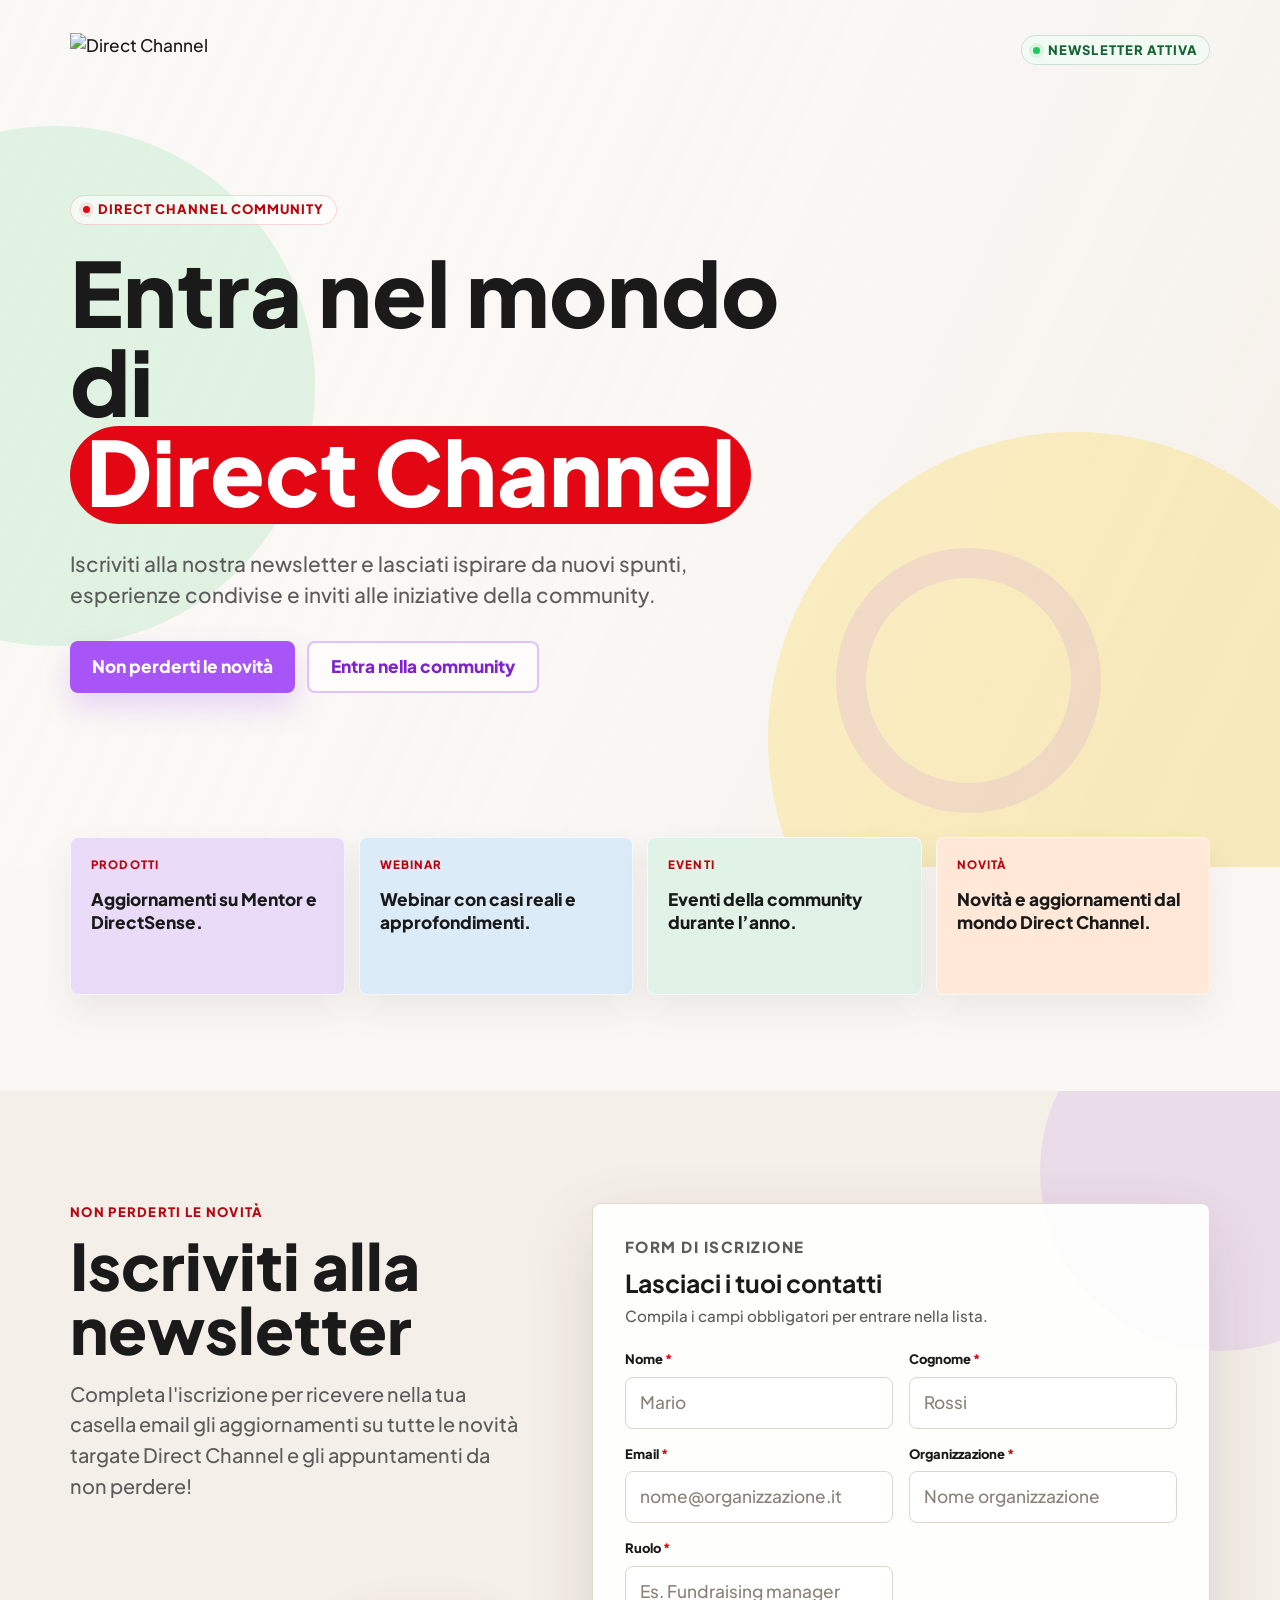
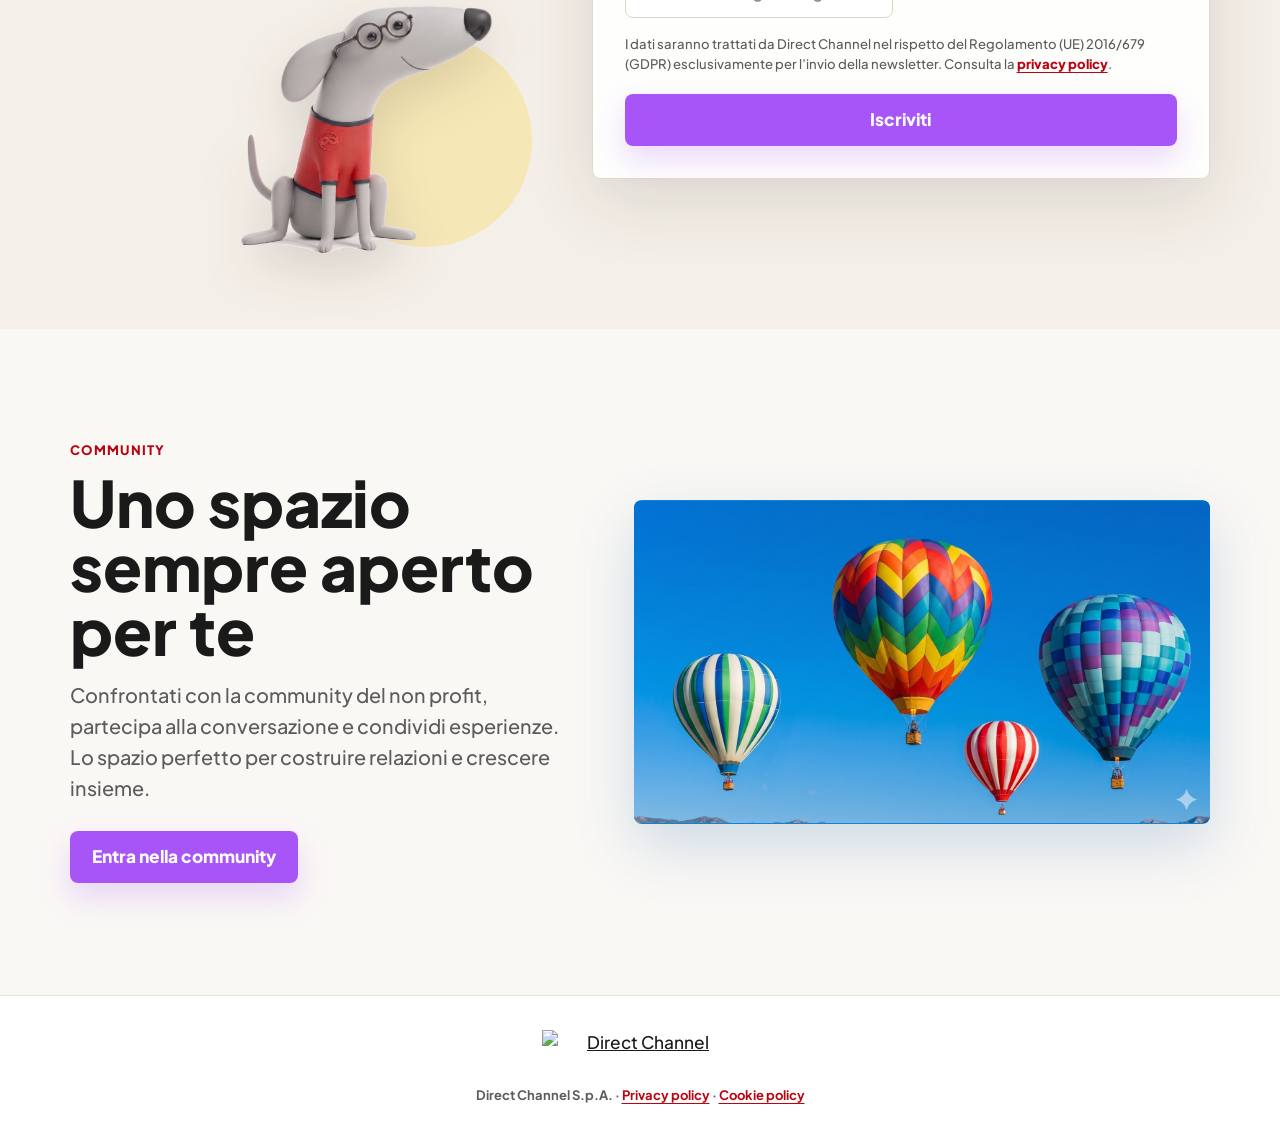
==== commit c2f6d289: "Refine newsletter layout and community imagery" ====
--- a/index.html
+++ b/index.html
@@ -5,8 +5,6 @@
   <meta name="description" content="Iscriviti alla newsletter Direct Channel per ricevere aggiornamenti, webinar, eventi e contenuti utili per chi lavora nel mondo non profit.">
   <link rel="icon" type="image/png" sizes="180x180" href="assets/apple-touch-icon.png">
   <link rel="apple-touch-icon" href="assets/apple-touch-icon.png">
-  <link rel="preload" as="image" href="assets/mascotte-direct-channel-cutout-crop.webp" media="(min-width: 681px)">
-  <link rel="preload" as="image" href="assets/mascotte-direct-channel-mobile.webp" media="(max-width: 680px)">
   <title>Newsletter Direct Channel | Community Non Profit</title>
   <link rel="preconnect" href="https://fonts.googleapis.com">
   <link rel="preconnect" href="https://fonts.gstatic.com" crossorigin="">
@@ -169,9 +167,9 @@
 
     .hero {
       position: relative;
-      min-height: 100svh;
+      min-height: min(860px, 92svh);
       overflow: hidden;
-      padding: max(28px, env(safe-area-inset-top, 0px)) 0 54px;
+      padding: max(28px, env(safe-area-inset-top, 0px)) 0 clamp(72px, 9vw, 116px);
       background:
         linear-gradient(115deg, rgba(250, 248, 245, 0.98) 0%, rgba(250, 248, 245, 0.88) 52%, rgba(244, 239, 232, 0.94) 100%),
         var(--cream);
@@ -254,15 +252,29 @@
       position: relative;
       z-index: 1;
       display: grid;
-      grid-template-columns: minmax(0, 0.94fr) minmax(300px, 0.76fr);
-      gap: clamp(26px, 4.5vw, 58px);
+      grid-template-columns: minmax(0, 1fr);
       align-items: center;
-      min-height: calc(100svh - 108px);
-      padding-top: clamp(22px, 5vh, 52px);
+      min-height: min(680px, calc(92svh - 108px));
+      padding-top: clamp(38px, 7vh, 78px);
     }
 
     .hero-copy {
+      position: relative;
       min-width: 0;
+      max-width: 980px;
+      padding-right: clamp(0px, 8vw, 96px);
+    }
+
+    .hero-copy::after {
+      content: "";
+      position: absolute;
+      right: clamp(-80px, -4vw, -20px);
+      bottom: clamp(-120px, -10vw, -70px);
+      width: clamp(120px, 16vw, 210px);
+      aspect-ratio: 1;
+      border: clamp(18px, 2.4vw, 30px) solid rgba(168, 85, 247, 0.11);
+      border-radius: 50%;
+      pointer-events: none;
     }
 
     .badge {
@@ -317,37 +329,6 @@
       align-items: center;
     }
 
-    .hero-visual {
-      position: relative;
-      min-height: clamp(360px, 39vw, 500px);
-      margin: 0;
-      isolation: isolate;
-    }
-
-    .hero-visual::before {
-      content: "";
-      position: absolute;
-      z-index: -1;
-      inset: auto 6% 8% auto;
-      width: 72%;
-      aspect-ratio: 1;
-      border-radius: 50%;
-      background:
-        radial-gradient(circle at 35% 35%, rgba(255, 255, 255, 0.96) 0 34%, transparent 35%),
-        rgba(255, 138, 61, 0.16);
-    }
-
-    .hero-visual img {
-      position: absolute;
-      right: clamp(0px, 2vw, 30px);
-      bottom: 0;
-      width: min(430px, 35vw);
-      max-width: none;
-      height: auto;
-      display: block;
-      filter: drop-shadow(0 26px 40px rgba(48, 31, 24, 0.16));
-    }
-
     .benefits {
       position: relative;
       z-index: 2;
@@ -425,9 +406,17 @@
       position: relative;
       z-index: 1;
       display: grid;
-      grid-template-columns: minmax(0, 0.9fr) minmax(320px, 0.72fr);
+      grid-template-areas:
+        "copy form"
+        "mascot form";
+      grid-template-columns: minmax(0, 0.74fr) minmax(380px, 1fr);
+      grid-template-rows: auto 1fr;
       gap: clamp(28px, 5vw, 64px);
       align-items: start;
+    }
+
+    .signup-copy {
+      grid-area: copy;
     }
 
     .signup-copy p:not(.small-label) {
@@ -438,11 +427,41 @@
     }
 
     .signup-form {
+      grid-area: form;
       border: 1px solid rgba(222, 213, 202, 0.9);
       border-radius: var(--radius);
       padding: clamp(22px, 3vw, 32px);
       background: rgba(255, 255, 255, 0.9);
       box-shadow: var(--shadow);
+    }
+
+    .signup-mascot {
+      position: relative;
+      grid-area: mascot;
+      align-self: end;
+      justify-self: end;
+      width: clamp(190px, 58%, 260px);
+      margin: 36px 7% -38px 0;
+      isolation: isolate;
+    }
+
+    .signup-mascot::before {
+      content: "";
+      position: absolute;
+      z-index: -1;
+      right: -14%;
+      bottom: 3%;
+      width: 82%;
+      aspect-ratio: 1;
+      border-radius: 50%;
+      background: rgba(250, 204, 21, 0.24);
+    }
+
+    .signup-mascot img {
+      display: block;
+      width: 100%;
+      height: auto;
+      filter: drop-shadow(0 18px 24px rgba(48, 31, 24, 0.14));
     }
 
     .form-title {
@@ -565,7 +584,7 @@
 
     .community-grid {
       display: grid;
-      grid-template-columns: minmax(0, 0.86fr) minmax(280px, 0.74fr);
+      grid-template-columns: minmax(0, 0.78fr) minmax(360px, 0.9fr);
       gap: clamp(28px, 5vw, 64px);
       align-items: center;
     }
@@ -585,15 +604,16 @@
       margin: 0;
       border-radius: var(--radius);
       overflow: hidden;
-      box-shadow: 0 18px 52px rgba(48, 31, 24, 0.13);
+      background: #0d85d1;
+      box-shadow: 0 22px 60px rgba(33, 101, 171, 0.2);
     }
 
     .community-media img {
       display: block;
       width: 100%;
       height: auto;
-      aspect-ratio: 4 / 3;
-      object-fit: cover;
+      aspect-ratio: 16 / 9;
+      object-fit: contain;
     }
 
     .footer {
@@ -643,15 +663,21 @@
         min-height: 0;
       }
 
-      .hero-visual {
-        min-height: 300px;
-        order: -1;
-      }
-
-      .hero-visual img {
-        right: 50%;
-        width: min(360px, 72vw);
-        transform: translateX(50%);
+      .hero-copy {
+        padding-right: 0;
+      }
+
+      .signup-grid {
+        grid-template-areas:
+          "copy"
+          "form"
+          "mascot";
+        grid-template-rows: auto;
+      }
+
+      .signup-mascot {
+        width: min(190px, 42vw);
+        margin: -10px 8px -36px 0;
       }
 
       .benefits {
@@ -666,12 +692,23 @@
     @media (max-width: 680px) {
       :root {
         --page-gutter: 18px;
+        --font-h1: clamp(2.5rem, 11vw, 2.75rem);
       }
 
       .hero {
         padding-bottom: 40px;
       }
 
+      .hero-grid {
+        padding-top: 56px;
+      }
+
+      .hero-copy::after {
+        right: -42px;
+        bottom: -88px;
+        width: 118px;
+      }
+
       .hero-header {
         align-items: flex-start;
       }
@@ -685,8 +722,8 @@
       }
 
       .highlight {
-        max-width: 100%;
-        white-space: normal;
+        max-width: none;
+        white-space: nowrap;
       }
 
       .hero-actions,
@@ -866,13 +903,6 @@
           </div>
         </div>
 
-        <figure class="hero-visual" aria-label="Mascotte Direct Channel">
-          <picture>
-            
-            
-            <img id="heroMascotImg" src="assets/mascotte-direct-channel-cutout-crop.png" alt="Mascotte Direct Channel con occhiali e maglia rossa" width="720" height="900" decoding="async">
-          </picture>
-        </figure>
       </div>
     </section>
 
@@ -946,6 +976,10 @@
             <div class="status" id="status" role="status" aria-live="polite"></div>
           </form>
         </div>
+
+        <figure class="signup-mascot" aria-label="Mascotte Direct Channel">
+          <img src="assets/mascotte-direct-channel-cutout-crop.png" alt="Mascotte Direct Channel con occhiali e maglia rossa" width="900" height="876" loading="lazy" decoding="async">
+        </figure>
       </div>
     </section>
 
@@ -954,14 +988,12 @@
         <div class="community-copy">
           <p class="small-label">Community</p>
           <h2>Uno spazio sempre aperto per te</h2>
-          <p>
-            Confrontati con la community del non profit, partecipa alla conversazione e condividi esperienze.<div>Lo spazio perfetto per costruire relazioni e crescere insieme.
-          </div></p>
+          <p>Confrontati con la community del non profit, partecipa alla conversazione e condividi esperienze.<br>Lo spazio perfetto per costruire relazioni e crescere insieme.</p>
           <a class="button" href="https://supporto.directchannel.it/portal/it/community/direct-channel-community" target="_blank" rel="noopener noreferrer">Entra nella community</a>
         </div>
 
         <figure class="community-media">
-          <img src="assets/community-lab-photo.png" alt="Persone riunite in un momento di confronto e lavoro condiviso" width="900" height="675" loading="lazy" decoding="async">
+          <img src="assets/community-balloons.jpg" alt="Mongolfiere colorate in volo sotto un cielo azzurro" width="1600" height="893" loading="lazy" decoding="async">
         </figure>
       </div>
     </section>
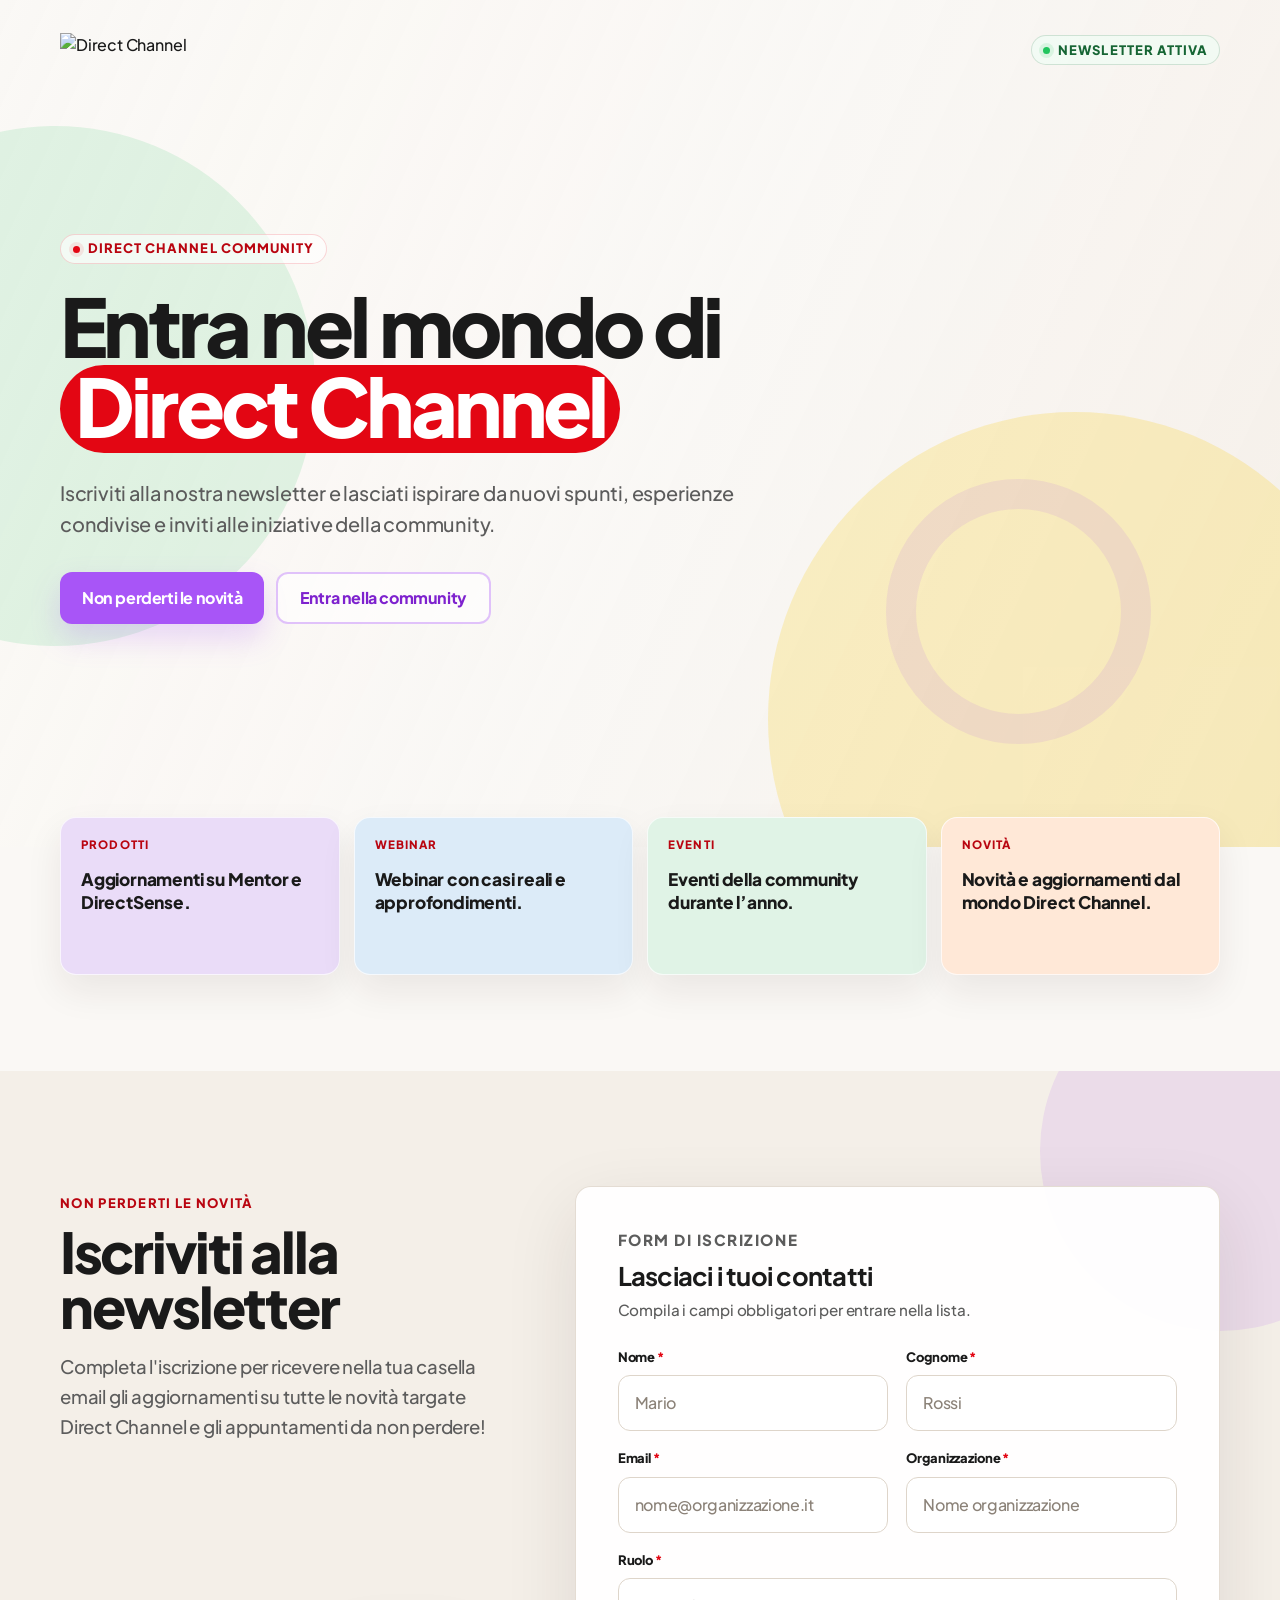
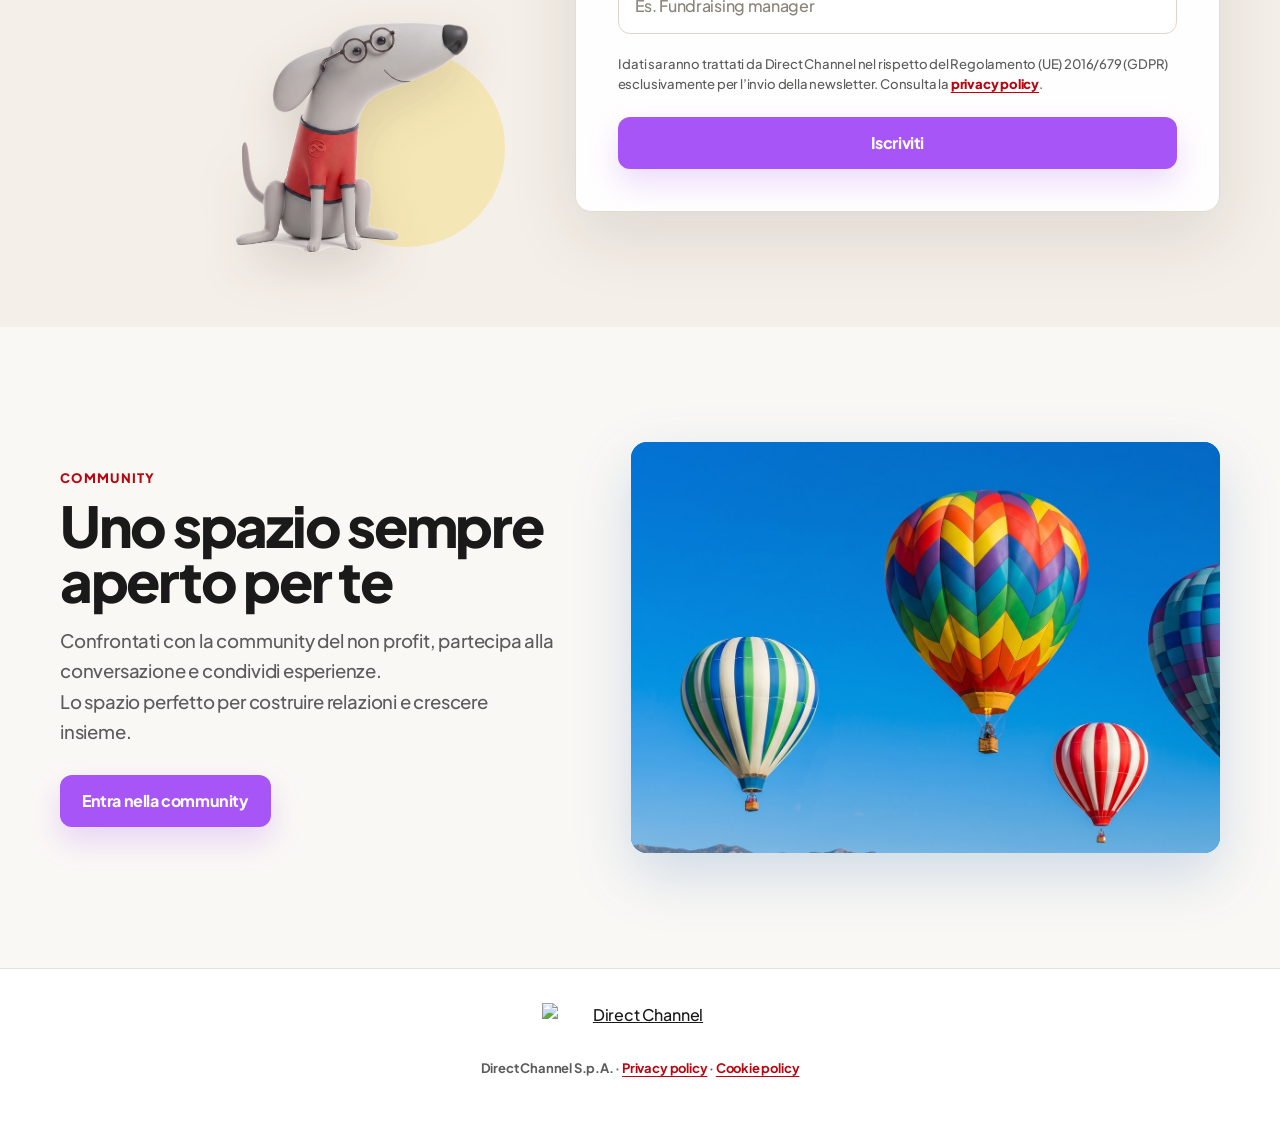
==== commit fed2216d: "Polish newsletter layout and add scroll morphing" ====
--- a/index.html
+++ b/index.html
@@ -25,15 +25,20 @@
       --orange: #ff8a3d;
       --blue: #2165ab;
       --focus: rgba(34, 197, 94, 0.28);
-      --shadow: 0 22px 70px rgba(48, 31, 24, 0.12);
-      --radius: 8px;
-      --container-max: 1180px;
+      --shadow: 0 24px 72px rgba(48, 31, 24, 0.11);
+      --radius: 16px;
+      --radius-small: 12px;
+      --container-max: 1200px;
       --page-gutter: 20px;
       --font-family: "Plus Jakarta Sans", sans-serif;
-      --font-h1: clamp(3rem, 7vw, 6rem);
-      --font-h2: clamp(2.2rem, 5vw, 4.1rem);
-      --font-body: clamp(1rem, 1.35vw, 1.16rem);
+      --font-h1: clamp(3.25rem, 6.3vw, 5.65rem);
+      --font-h2: clamp(2.35rem, 4.4vw, 3.8rem);
+      --font-body: clamp(1rem, 1.25vw, 1.125rem);
       --font-small: 0.8125rem;
+      --hero-blob-yellow-radius: 50%;
+      --hero-blob-green-radius: 50%;
+      --hero-ring-radius: 50%;
+      --signup-blob-radius: 50%;
     }
 
     * {
@@ -56,6 +61,7 @@
       font-size: var(--font-body);
       line-height: 1.5;
       font-weight: 500;
+      letter-spacing: -0.012em;
       -webkit-font-smoothing: antialiased;
       text-rendering: optimizeLegibility;
     }
@@ -81,20 +87,20 @@
     }
 
     h1 {
-      max-width: 760px;
+      max-width: 1010px;
       margin-bottom: 24px;
       font-size: var(--font-h1);
-      line-height: 1;
+      line-height: 0.98;
       font-weight: 800;
-      letter-spacing: 0;
+      letter-spacing: -0.045em;
     }
 
     h2 {
       margin-bottom: 18px;
       font-size: var(--font-h2);
-      line-height: 1;
+      line-height: 0.98;
       font-weight: 800;
-      letter-spacing: 0;
+      letter-spacing: -0.04em;
     }
 
     p {
@@ -125,13 +131,14 @@
       justify-content: center;
       min-height: 52px;
       border: 0;
-      border-radius: var(--radius);
+      border-radius: var(--radius-small);
       padding: 0 22px;
       background: var(--purple);
       color: #fff;
       cursor: pointer;
       font: inherit;
-      font-weight: 800;
+      font-weight: 750;
+      letter-spacing: -0.025em;
       text-decoration: none;
       box-shadow: 0 14px 30px rgba(168, 85, 247, 0.22);
       transition: transform 180ms ease, background 180ms ease, box-shadow 180ms ease;
@@ -181,8 +188,11 @@
       inset: auto -8vw -14vw auto;
       width: min(620px, 48vw);
       aspect-ratio: 1;
-      border-radius: 50%;
+      border-radius: var(--hero-blob-yellow-radius);
       background: rgba(250, 204, 21, 0.22);
+      transform: translate3d(var(--hero-blob-yellow-x, 0), var(--hero-blob-yellow-y, 0), 0) rotate(var(--hero-blob-yellow-rotate, 0deg)) scale(var(--hero-blob-yellow-scale, 1));
+      transform-origin: 52% 48%;
+      will-change: border-radius, transform;
       pointer-events: none;
     }
 
@@ -192,8 +202,11 @@
       inset: 14vh auto auto -16vw;
       width: min(520px, 44vw);
       aspect-ratio: 1;
-      border-radius: 50%;
+      border-radius: var(--hero-blob-green-radius);
       background: rgba(34, 197, 94, 0.12);
+      transform: translate3d(var(--hero-blob-green-x, 0), var(--hero-blob-green-y, 0), 0) rotate(var(--hero-blob-green-rotate, 0deg)) scale(var(--hero-blob-green-scale, 1));
+      transform-origin: 48% 52%;
+      will-change: border-radius, transform;
       pointer-events: none;
     }
 
@@ -254,15 +267,15 @@
       display: grid;
       grid-template-columns: minmax(0, 1fr);
       align-items: center;
-      min-height: min(680px, calc(92svh - 108px));
-      padding-top: clamp(38px, 7vh, 78px);
+      min-height: min(660px, calc(92svh - 108px));
+      padding-top: clamp(32px, 6vh, 68px);
     }
 
     .hero-copy {
       position: relative;
       min-width: 0;
-      max-width: 980px;
-      padding-right: clamp(0px, 8vw, 96px);
+      max-width: 1040px;
+      padding-right: clamp(0px, 4vw, 48px);
     }
 
     .hero-copy::after {
@@ -273,8 +286,10 @@
       width: clamp(120px, 16vw, 210px);
       aspect-ratio: 1;
       border: clamp(18px, 2.4vw, 30px) solid rgba(168, 85, 247, 0.11);
-      border-radius: 50%;
+      border-radius: var(--hero-ring-radius);
       pointer-events: none;
+      transform: rotate(var(--hero-ring-rotate, 0deg)) scale(var(--hero-ring-scale, 1));
+      will-change: border-radius, transform;
     }
 
     .badge {
@@ -315,11 +330,11 @@
     }
 
     .hero-lead {
-      max-width: 650px;
-      margin-bottom: 30px;
+      max-width: 720px;
+      margin-bottom: 32px;
       color: var(--muted);
-      font-size: clamp(1.08rem, 1.7vw, 1.3rem);
-      line-height: 1.52;
+      font-size: clamp(1.08rem, 1.55vw, 1.25rem);
+      line-height: 1.58;
     }
 
     .hero-actions {
@@ -387,7 +402,7 @@
     .signup {
       position: relative;
       overflow: hidden;
-      padding: clamp(72px, 9vw, 112px) 0;
+      padding: clamp(80px, 9vw, 118px) 0;
       background: var(--beige);
     }
 
@@ -398,8 +413,11 @@
       right: -120px;
       width: 360px;
       aspect-ratio: 1;
-      border-radius: 50%;
+      border-radius: var(--signup-blob-radius);
       background: rgba(168, 85, 247, 0.12);
+      transform: translate3d(var(--signup-blob-x, 0), var(--signup-blob-y, 0), 0) rotate(var(--signup-blob-rotate, 0deg)) scale(var(--signup-blob-scale, 1));
+      transform-origin: 50% 50%;
+      will-change: border-radius, transform;
     }
 
     .signup-grid {
@@ -409,29 +427,32 @@
       grid-template-areas:
         "copy form"
         "mascot form";
-      grid-template-columns: minmax(0, 0.74fr) minmax(380px, 1fr);
+      grid-template-columns: minmax(0, 0.76fr) minmax(460px, 1.12fr);
       grid-template-rows: auto 1fr;
-      gap: clamp(28px, 5vw, 64px);
+      column-gap: clamp(44px, 6vw, 78px);
+      row-gap: 28px;
       align-items: start;
     }
 
     .signup-copy {
       grid-area: copy;
+      max-width: 500px;
+      padding-top: 8px;
     }
 
     .signup-copy p:not(.small-label) {
-      max-width: 560px;
+      max-width: 500px;
       color: var(--muted);
-      font-size: clamp(1.08rem, 1.6vw, 1.24rem);
-      line-height: 1.55;
+      font-size: clamp(1.06rem, 1.45vw, 1.18rem);
+      line-height: 1.62;
     }
 
     .signup-form {
       grid-area: form;
-      border: 1px solid rgba(222, 213, 202, 0.9);
+      border: 1px solid rgba(222, 213, 202, 0.82);
       border-radius: var(--radius);
-      padding: clamp(22px, 3vw, 32px);
-      background: rgba(255, 255, 255, 0.9);
+      padding: clamp(28px, 3.3vw, 42px);
+      background: rgba(255, 255, 255, 0.94);
       box-shadow: var(--shadow);
     }
 
@@ -440,8 +461,8 @@
       grid-area: mascot;
       align-self: end;
       justify-self: end;
-      width: clamp(190px, 58%, 260px);
-      margin: 36px 7% -38px 0;
+      width: clamp(188px, 55%, 248px);
+      margin: 24px 6% -42px 0;
       isolation: isolate;
     }
 
@@ -465,13 +486,14 @@
     }
 
     .form-title {
-      margin-bottom: 22px;
+      margin-bottom: 26px;
     }
 
     .form-title h3 {
       margin-bottom: 8px;
-      font-size: clamp(1.25rem, 2vw, 1.55rem);
-      line-height: 1.14;
+      font-size: clamp(1.3rem, 2vw, 1.62rem);
+      line-height: 1.12;
+      letter-spacing: -0.03em;
     }
 
     .form-title p {
@@ -482,7 +504,8 @@
     .form-grid {
       display: grid;
       grid-template-columns: repeat(2, minmax(0, 1fr));
-      gap: 16px;
+      column-gap: 18px;
+      row-gap: 18px;
     }
 
     .field {
@@ -493,12 +516,17 @@
       grid-column: 1 / -1;
     }
 
+    .role-field {
+      grid-column: 1 / -1;
+    }
+
     label {
       display: block;
-      margin-bottom: 7px;
+      margin-bottom: 8px;
       color: var(--ink);
       font-size: var(--font-small);
       font-weight: 800;
+      letter-spacing: -0.01em;
     }
 
     .req {
@@ -507,14 +535,15 @@
 
     input {
       width: 100%;
-      min-height: 52px;
+      min-height: 56px;
       border: 1px solid var(--line);
-      border-radius: var(--radius);
-      padding: 0 14px;
+      border-radius: var(--radius-small);
+      padding: 0 16px;
       background: #fff;
       color: var(--ink);
       font: inherit;
       font-size: var(--font-body);
+      letter-spacing: -0.02em;
       transition: border-color 160ms ease, box-shadow 160ms ease, background 160ms ease;
     }
 
@@ -534,7 +563,7 @@
     }
 
     .privacy-note {
-      margin-top: 16px;
+      margin-top: 20px;
       color: var(--muted);
       font-size: 0.82rem;
       line-height: 1.55;
@@ -548,7 +577,7 @@
 
     .btn {
       width: 100%;
-      margin-top: 20px;
+      margin-top: 22px;
     }
 
     .status {
@@ -578,22 +607,26 @@
     }
 
     .community {
-      padding: clamp(70px, 9vw, 112px) 0;
+      padding: clamp(82px, 9vw, 118px) 0;
       background: var(--cream);
     }
 
     .community-grid {
       display: grid;
-      grid-template-columns: minmax(0, 0.78fr) minmax(360px, 0.9fr);
-      gap: clamp(28px, 5vw, 64px);
+      grid-template-columns: minmax(0, 0.84fr) minmax(440px, 1fr);
+      gap: clamp(48px, 6vw, 78px);
       align-items: center;
     }
 
+    .community-copy {
+      max-width: 520px;
+    }
+
     .community-copy p:not(.small-label) {
-      max-width: 630px;
+      max-width: 520px;
       color: var(--muted);
-      font-size: clamp(1.08rem, 1.6vw, 1.24rem);
-      line-height: 1.55;
+      font-size: clamp(1.06rem, 1.45vw, 1.18rem);
+      line-height: 1.62;
     }
 
     .community-copy .button {
@@ -601,19 +634,22 @@
     }
 
     .community-media {
+      position: relative;
       margin: 0;
       border-radius: var(--radius);
       overflow: hidden;
+      aspect-ratio: 1.433 / 1;
       background: #0d85d1;
       box-shadow: 0 22px 60px rgba(33, 101, 171, 0.2);
     }
 
     .community-media img {
       display: block;
-      width: 100%;
-      height: auto;
-      aspect-ratio: 16 / 9;
-      object-fit: contain;
+      width: 125%;
+      max-width: none;
+      height: 100%;
+      object-fit: cover;
+      object-position: left center;
     }
 
     .footer {
@@ -673,11 +709,12 @@
           "form"
           "mascot";
         grid-template-rows: auto;
+        row-gap: 32px;
       }
 
       .signup-mascot {
         width: min(190px, 42vw);
-        margin: -10px 8px -36px 0;
+        margin: -8px 10px -36px 0;
       }
 
       .benefits {
@@ -692,7 +729,8 @@
     @media (max-width: 680px) {
       :root {
         --page-gutter: 18px;
-        --font-h1: clamp(2.5rem, 11vw, 2.75rem);
+        --font-h1: clamp(2.2rem, 10.4vw, 2.65rem);
+        --font-h2: clamp(2.1rem, 10vw, 2.75rem);
       }
 
       .hero {
@@ -700,7 +738,7 @@
       }
 
       .hero-grid {
-        padding-top: 56px;
+        padding-top: 48px;
       }
 
       .hero-copy::after {
@@ -743,6 +781,46 @@
 
       .field.full {
         grid-column: auto;
+      }
+
+      .signup-form {
+        padding: 24px 20px;
+      }
+
+      input {
+        min-height: 52px;
+      }
+
+      .role-field {
+        grid-column: auto;
+      }
+
+      .community-grid {
+        gap: 34px;
+      }
+
+      .community-copy {
+        max-width: none;
+      }
+    }
+
+    @media (prefers-reduced-motion: reduce) {
+      html {
+        scroll-behavior: auto;
+      }
+
+      .hero::before,
+      .hero::after,
+      .hero-copy::after,
+      .signup::before {
+        will-change: auto;
+      }
+    }
+
+    @media (max-width: 360px) {
+      .highlight {
+        padding-inline: 0.14em;
+        font-size: 0.92em;
       }
     }
 
@@ -961,7 +1039,7 @@
                 <label for="organizzazione">Organizzazione <span class="req">*</span></label>
                 <input id="organizzazione" name="entry.479301265" type="text" autocomplete="organization" placeholder="Nome organizzazione">
               </p>
-              <p class="field">
+              <p class="field role-field">
                 <label for="ruolo">Ruolo <span class="req">*</span></label>
                 <input id="ruolo" name="entry.2104822976" type="text" autocomplete="organization-title" placeholder="Es. Fundraising manager">
               </p>
@@ -1098,6 +1176,81 @@
       submitNewsletter();
     });
   </script>
+  <script>
+    (function () {
+      var root = document.documentElement;
+      var hero = document.querySelector(".hero");
+      var signup = document.querySelector(".signup");
+      var reducedMotion = window.matchMedia("(prefers-reduced-motion: reduce)");
+      var framePending = false;
+
+      if (!hero || reducedMotion.matches) return;
+
+      function clamp(value) {
+        return Math.min(1, Math.max(0, value));
+      }
+
+      function organicRadius(amount, inverted) {
+        var direction = inverted ? -1 : 1;
+        return [
+          50 + (11 * amount * direction),
+          50 - (9 * amount * direction),
+          50 + (7 * amount * direction),
+          50 - (6 * amount * direction)
+        ].join("% ") + "% / " + [
+          50 - (8 * amount * direction),
+          50 + (10 * amount * direction),
+          50 - (6 * amount * direction),
+          50 + (7 * amount * direction)
+        ].join("% ") + "%";
+      }
+
+      function updateBlobMorph() {
+        var viewportHeight = window.innerHeight || 1;
+        var heroRect = hero.getBoundingClientRect();
+        var heroProgress = clamp(-heroRect.top / Math.max(hero.offsetHeight * 0.76, 1));
+        var heroMorph = Math.sin(heroProgress * Math.PI * 0.5);
+
+        root.style.setProperty("--hero-blob-yellow-radius", organicRadius(heroMorph, false));
+        root.style.setProperty("--hero-blob-green-radius", organicRadius(heroMorph, true));
+        root.style.setProperty("--hero-ring-radius", organicRadius(heroMorph * 0.82, true));
+        root.style.setProperty("--hero-blob-yellow-x", (-34 * heroMorph) + "px");
+        root.style.setProperty("--hero-blob-yellow-y", (-22 * heroMorph) + "px");
+        root.style.setProperty("--hero-blob-yellow-rotate", (-13 * heroMorph) + "deg");
+        root.style.setProperty("--hero-blob-yellow-scale", 1 + (0.08 * heroMorph));
+        root.style.setProperty("--hero-blob-green-x", (28 * heroMorph) + "px");
+        root.style.setProperty("--hero-blob-green-y", (18 * heroMorph) + "px");
+        root.style.setProperty("--hero-blob-green-rotate", (16 * heroMorph) + "deg");
+        root.style.setProperty("--hero-blob-green-scale", 1 + (0.1 * heroMorph));
+        root.style.setProperty("--hero-ring-rotate", (22 * heroMorph) + "deg");
+        root.style.setProperty("--hero-ring-scale", 1 + (0.07 * heroMorph));
+
+        if (signup) {
+          var signupRect = signup.getBoundingClientRect();
+          var signupProgress = clamp((viewportHeight * 0.88 - signupRect.top) / Math.max(viewportHeight * 0.7, 1));
+          var signupMorph = Math.sin(signupProgress * Math.PI * 0.5);
+
+          root.style.setProperty("--signup-blob-radius", organicRadius(signupMorph, false));
+          root.style.setProperty("--signup-blob-x", (-22 * signupMorph) + "px");
+          root.style.setProperty("--signup-blob-y", (18 * signupMorph) + "px");
+          root.style.setProperty("--signup-blob-rotate", (-18 * signupMorph) + "deg");
+          root.style.setProperty("--signup-blob-scale", 1 + (0.08 * signupMorph));
+        }
+
+        framePending = false;
+      }
+
+      function requestBlobUpdate() {
+        if (framePending) return;
+        framePending = true;
+        window.requestAnimationFrame(updateBlobMorph);
+      }
+
+      window.addEventListener("scroll", requestBlobUpdate, { passive: true });
+      window.addEventListener("resize", requestBlobUpdate);
+      updateBlobMorph();
+    })();
+  </script>
   
 
 
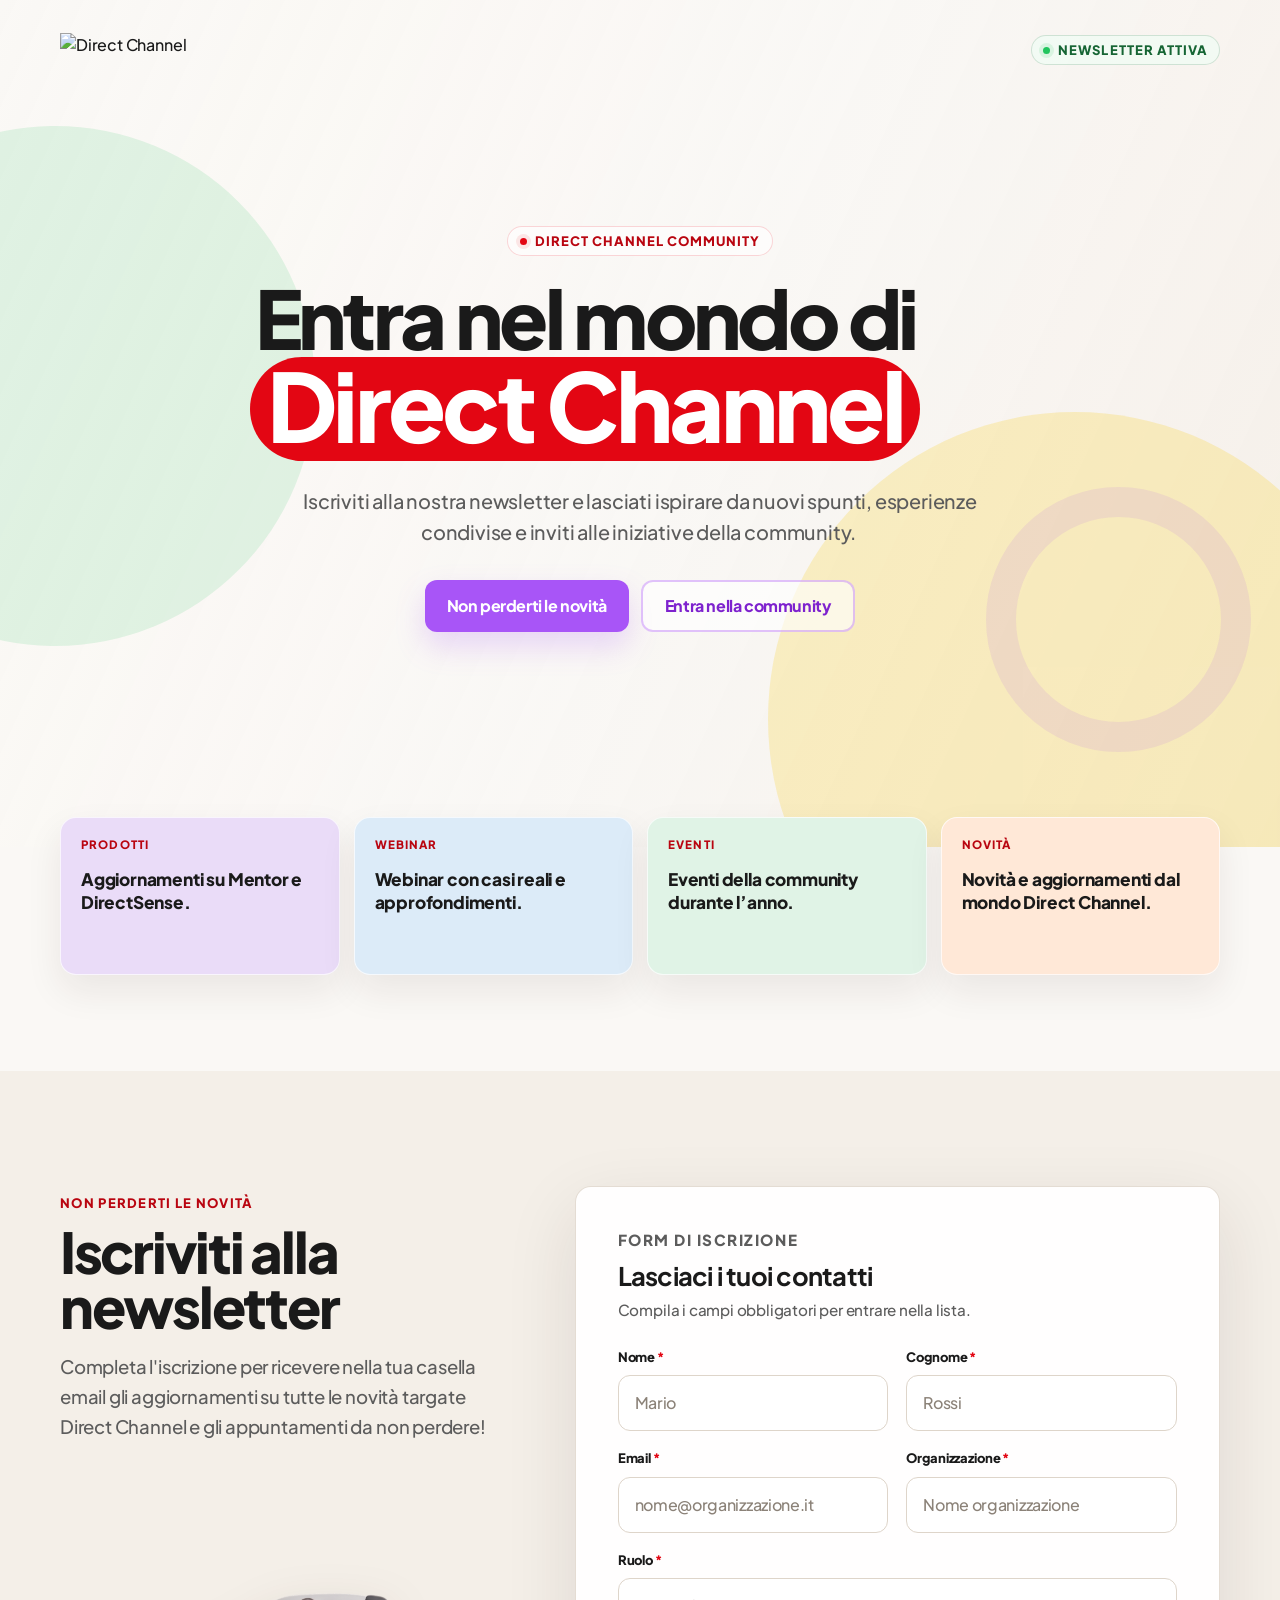
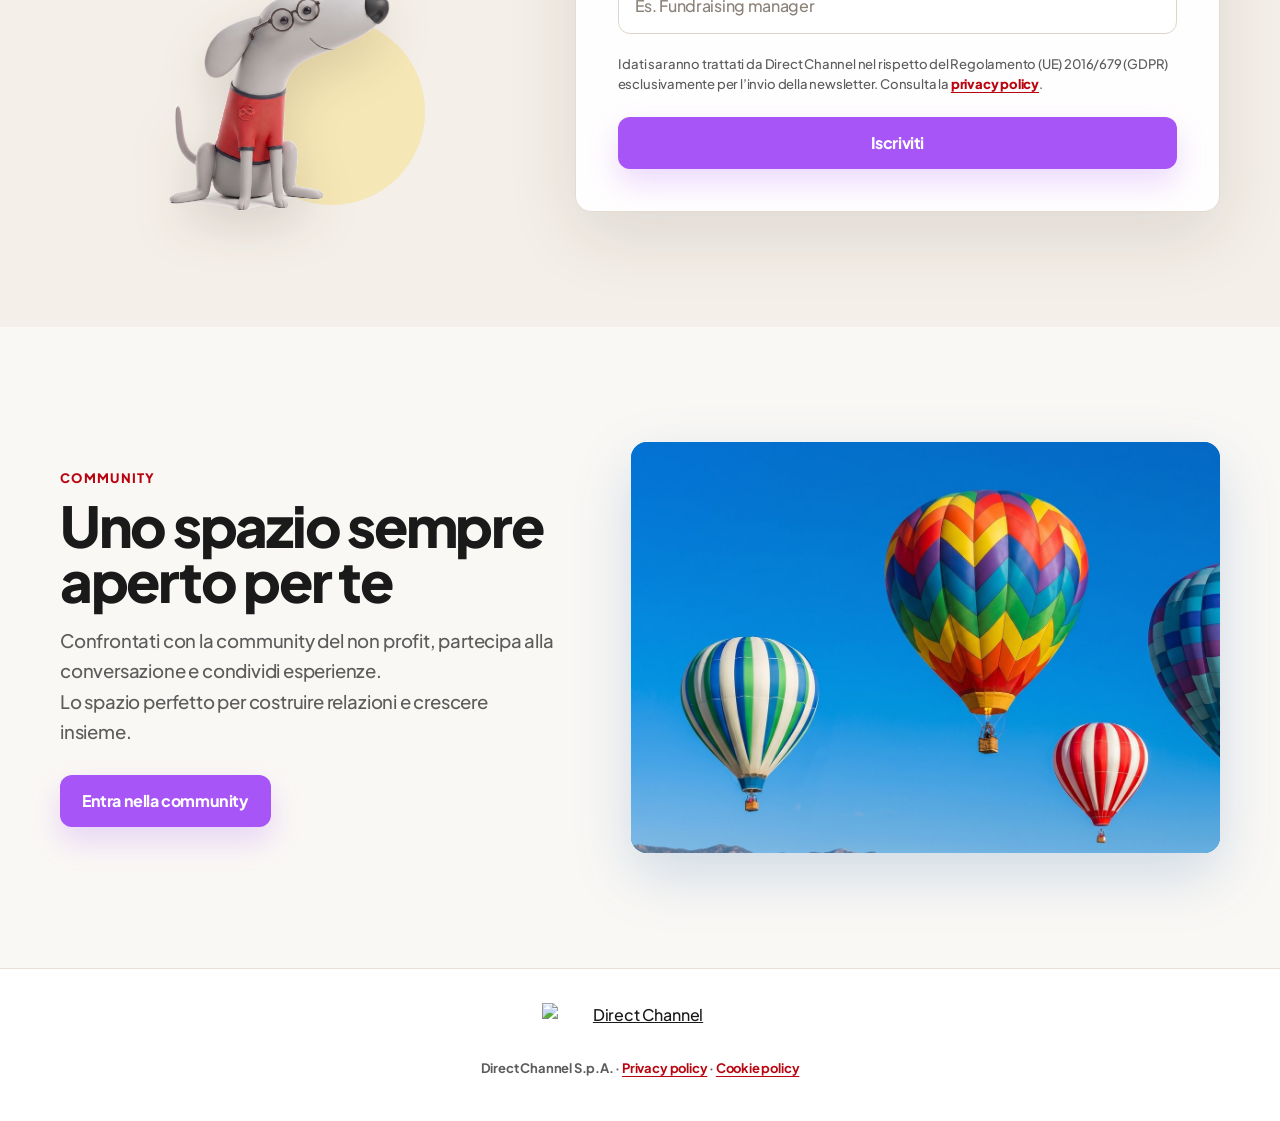
==== commit 087b15ff: "Center hero and add newsletter celebration" ====
--- a/index.html
+++ b/index.html
@@ -38,7 +38,6 @@
       --hero-blob-yellow-radius: 50%;
       --hero-blob-green-radius: 50%;
       --hero-ring-radius: 50%;
-      --signup-blob-radius: 50%;
     }
 
     * {
@@ -274,8 +273,11 @@
     .hero-copy {
       position: relative;
       min-width: 0;
-      max-width: 1040px;
-      padding-right: clamp(0px, 4vw, 48px);
+      width: 100%;
+      max-width: 1120px;
+      margin-inline: auto;
+      padding-inline: 0;
+      text-align: center;
     }
 
     .hero-copy::after {
@@ -297,7 +299,7 @@
       align-items: center;
       gap: 8px;
       min-height: 30px;
-      margin-bottom: 22px;
+      margin: 0 auto 22px;
       border: 1px solid rgba(227, 6, 19, 0.16);
       border-radius: 999px;
       padding: 0 12px;
@@ -319,19 +321,28 @@
       box-shadow: 0 0 0 4px rgba(227, 6, 19, 0.09);
     }
 
+    .hero-title-line,
     .highlight {
-      display: inline-block;
+      display: block;
+      width: max-content;
+      max-width: 100%;
+      margin-inline: auto;
+    }
+
+    .highlight {
       border-radius: 999px;
       padding: 0.02em 0.18em 0.12em;
       background: var(--red);
       color: #fff;
+      font-size: 1.18em;
+      font-size: calc(var(--font-h1) * 1.18);
       line-height: 0.95;
       white-space: nowrap;
     }
 
     .hero-lead {
       max-width: 720px;
-      margin-bottom: 32px;
+      margin: 0 auto 32px;
       color: var(--muted);
       font-size: clamp(1.08rem, 1.55vw, 1.25rem);
       line-height: 1.58;
@@ -340,6 +351,7 @@
     .hero-actions {
       display: flex;
       flex-wrap: wrap;
+      justify-content: center;
       gap: 12px;
       align-items: center;
     }
@@ -358,31 +370,70 @@
     }
 
     .benefit {
+      --benefit-tilt: 0deg;
+      position: relative;
       min-height: 158px;
+      overflow: hidden;
       border: 1px solid rgba(255, 255, 255, 0.72);
       border-radius: var(--radius);
       padding: 20px;
       color: var(--ink);
       box-shadow: 0 16px 36px rgba(48, 31, 24, 0.08);
+      isolation: isolate;
+      transform: translateZ(0);
+      transition: transform 360ms cubic-bezier(0.2, 0.8, 0.2, 1), border-color 240ms ease, box-shadow 360ms ease;
+    }
+
+    .benefit::before,
+    .benefit::after {
+      content: "";
+      position: absolute;
+      pointer-events: none;
+    }
+
+    .benefit::before {
+      z-index: 0;
+      inset: -1px;
+      background: radial-gradient(circle at 78% 18%, rgba(255, 255, 255, 0.86), rgba(255, 255, 255, 0) 48%);
+      opacity: 0;
+      transform: scale(0.72);
+      transition: opacity 300ms ease, transform 420ms cubic-bezier(0.2, 0.8, 0.2, 1);
+    }
+
+    .benefit::after {
+      z-index: 0;
+      top: -38%;
+      left: -38%;
+      width: 28%;
+      height: 176%;
+      background: linear-gradient(90deg, transparent, rgba(255, 255, 255, 0.72), transparent);
+      transform: rotate(18deg);
+      transition: left 560ms cubic-bezier(0.2, 0.8, 0.2, 1);
     }
 
     .benefit:nth-child(1) {
+      --benefit-tilt: -0.8deg;
       background: #eadcf8;
     }
 
     .benefit:nth-child(2) {
+      --benefit-tilt: 0.65deg;
       background: #dcebf8;
     }
 
     .benefit:nth-child(3) {
+      --benefit-tilt: -0.55deg;
       background: #e0f3e6;
     }
 
     .benefit:nth-child(4) {
+      --benefit-tilt: 0.8deg;
       background: #ffe8d7;
     }
 
     .benefit-kicker {
+      position: relative;
+      z-index: 1;
       display: block;
       margin-bottom: 16px;
       color: var(--red-dark);
@@ -391,12 +442,41 @@
       letter-spacing: 0.1em;
       line-height: 1.2;
       text-transform: uppercase;
+      transition: transform 320ms cubic-bezier(0.2, 0.8, 0.2, 1);
     }
 
     .benefit p {
+      position: relative;
+      z-index: 1;
       font-size: clamp(0.98rem, 1.35vw, 1.12rem);
       line-height: 1.35;
       font-weight: 800;
+      transition: transform 320ms cubic-bezier(0.2, 0.8, 0.2, 1);
+    }
+
+    @media (hover: hover) and (pointer: fine) {
+      .benefit:hover {
+        border-color: rgba(255, 255, 255, 0.96);
+        box-shadow: 0 26px 52px rgba(48, 31, 24, 0.16);
+        transform: translateY(-10px) rotate(var(--benefit-tilt)) scale(1.025);
+      }
+
+      .benefit:hover::before {
+        opacity: 1;
+        transform: scale(1.08);
+      }
+
+      .benefit:hover::after {
+        left: 118%;
+      }
+
+      .benefit:hover .benefit-kicker {
+        transform: translateY(-2px);
+      }
+
+      .benefit:hover p {
+        transform: translateY(-4px);
+      }
     }
 
     .signup {
@@ -404,20 +484,6 @@
       overflow: hidden;
       padding: clamp(80px, 9vw, 118px) 0;
       background: var(--beige);
-    }
-
-    .signup::before {
-      content: "";
-      position: absolute;
-      top: -100px;
-      right: -120px;
-      width: 360px;
-      aspect-ratio: 1;
-      border-radius: var(--signup-blob-radius);
-      background: rgba(168, 85, 247, 0.12);
-      transform: translate3d(var(--signup-blob-x, 0), var(--signup-blob-y, 0), 0) rotate(var(--signup-blob-rotate, 0deg)) scale(var(--signup-blob-scale, 1));
-      transform-origin: 50% 50%;
-      will-change: border-radius, transform;
     }
 
     .signup-grid {
@@ -460,9 +526,9 @@
       position: relative;
       grid-area: mascot;
       align-self: end;
-      justify-self: end;
-      width: clamp(188px, 55%, 248px);
-      margin: 24px 6% -42px 0;
+      justify-self: center;
+      width: clamp(190px, 52%, 232px);
+      margin: 28px auto 0;
       isolation: isolate;
     }
 
@@ -606,6 +672,15 @@
       color: #991b1b;
     }
 
+    .celebration-canvas {
+      position: fixed;
+      z-index: 20000;
+      inset: 0;
+      width: 100%;
+      height: 100%;
+      pointer-events: none;
+    }
+
     .community {
       padding: clamp(82px, 9vw, 118px) 0;
       background: var(--cream);
@@ -713,8 +788,9 @@
       }
 
       .signup-mascot {
-        width: min(190px, 42vw);
-        margin: -8px 10px -36px 0;
+        justify-self: center;
+        width: min(180px, 46vw);
+        margin: 0 auto -20px;
       }
 
       .benefits {
@@ -761,6 +837,7 @@
 
       .highlight {
         max-width: none;
+        font-size: 1em;
         white-space: nowrap;
       }
 
@@ -811,9 +888,16 @@
 
       .hero::before,
       .hero::after,
-      .hero-copy::after,
-      .signup::before {
+      .hero-copy::after {
         will-change: auto;
+      }
+
+      .benefit,
+      .benefit::before,
+      .benefit::after,
+      .benefit-kicker,
+      .benefit p {
+        transition: none;
       }
     }
 
@@ -973,7 +1057,7 @@
       <div class="wrap hero-grid">
         <div class="hero-copy">
           <div class="badge">Direct Channel Community</div>
-          <h1>Entra nel mondo di&nbsp;<span class="highlight">Direct Channel</span></h1>
+          <h1><span class="hero-title-line">Entra nel mondo di</span><span class="highlight">Direct Channel</span></h1>
           <p class="hero-lead">Iscriviti alla nostra newsletter e lasciati ispirare da nuovi spunti, esperienze condivise e inviti alle iniziative della community.&nbsp;</p>
           <div class="hero-actions">
             <a class="button" href="#iscrizione">Non perderti le novità</a>
@@ -1091,6 +1175,7 @@
     </div>
   </footer>
 
+  <canvas class="celebration-canvas" id="celebrationCanvas" aria-hidden="true"></canvas>
   <iframe name="googleFormTarget" id="googleFormTarget" style="display:none;" title="Form submit target"></iframe>
 
   <script>
@@ -1099,6 +1184,10 @@
     var statusEl = document.getElementById("status");
     var submitBtn = document.getElementById("submitBtn");
     var emailPattern = /^[^\s@]+@[^\s@]+\.[^\s@]+$/;
+    var celebrationCanvas = document.getElementById("celebrationCanvas");
+    var celebrationContext = celebrationCanvas ? celebrationCanvas.getContext("2d") : null;
+    var celebrationFrame = null;
+    var celebrationReducedMotion = window.matchMedia("(prefers-reduced-motion: reduce)");
 
     form.action = googleFormUrl;
     form.method = "POST";
@@ -1149,6 +1238,91 @@
       return true;
     }
 
+    function drawSparkle(context, size, color) {
+      context.fillStyle = color;
+      context.beginPath();
+      context.moveTo(0, -size);
+      context.lineTo(size * 0.24, -size * 0.24);
+      context.lineTo(size, 0);
+      context.lineTo(size * 0.24, size * 0.24);
+      context.lineTo(0, size);
+      context.lineTo(-size * 0.24, size * 0.24);
+      context.lineTo(-size, 0);
+      context.lineTo(-size * 0.24, -size * 0.24);
+      context.closePath();
+      context.fill();
+    }
+
+    function launchNewsletterCelebration() {
+      if (!celebrationCanvas || !celebrationContext || celebrationReducedMotion.matches) return;
+
+      if (celebrationFrame) {
+        window.cancelAnimationFrame(celebrationFrame);
+      }
+
+      var pixelRatio = Math.min(window.devicePixelRatio || 1, 2);
+      var viewportWidth = window.innerWidth;
+      var viewportHeight = window.innerHeight;
+      var buttonRect = submitBtn.getBoundingClientRect();
+      var originX = buttonRect.left + (buttonRect.width / 2);
+      var originY = buttonRect.top + (buttonRect.height / 2);
+      var colors = ["#e30613", "#a855f7", "#facc15", "#22c55e", "#ff8a3d", "#2165ab", "#ffffff"];
+      var particleCount = viewportWidth < 680 ? 64 : 92;
+      var particles = [];
+      var startTime = window.performance.now();
+
+      celebrationCanvas.width = Math.round(viewportWidth * pixelRatio);
+      celebrationCanvas.height = Math.round(viewportHeight * pixelRatio);
+      celebrationContext.setTransform(pixelRatio, 0, 0, pixelRatio, 0, 0);
+
+      for (var i = 0; i < particleCount; i += 1) {
+        particles.push({
+          color: colors[i % colors.length],
+          kind: i % 5 === 0 ? "sparkle" : "confetti",
+          rotation: Math.random() * Math.PI,
+          rotationSpeed: (Math.random() - 0.5) * 12,
+          size: 5 + (Math.random() * 8),
+          velocityX: (Math.random() - 0.5) * (viewportWidth < 680 ? 330 : 560),
+          velocityY: -290 - (Math.random() * 390)
+        });
+      }
+
+      function renderCelebration(timestamp) {
+        var elapsed = (timestamp - startTime) / 1000;
+        var opacity = Math.max(0, 1 - Math.max(0, elapsed - 1.25) / 0.9);
+
+        celebrationContext.clearRect(0, 0, viewportWidth, viewportHeight);
+
+        particles.forEach(function (particle) {
+          var x = originX + (particle.velocityX * elapsed);
+          var y = originY + (particle.velocityY * elapsed) + (390 * elapsed * elapsed);
+
+          celebrationContext.save();
+          celebrationContext.globalAlpha = opacity;
+          celebrationContext.translate(x, y);
+          celebrationContext.rotate(particle.rotation + (particle.rotationSpeed * elapsed));
+
+          if (particle.kind === "sparkle") {
+            drawSparkle(celebrationContext, particle.size, particle.color);
+          } else {
+            celebrationContext.fillStyle = particle.color;
+            celebrationContext.fillRect(-particle.size * 0.5, -particle.size * 0.28, particle.size, particle.size * 0.56);
+          }
+
+          celebrationContext.restore();
+        });
+
+        if (elapsed < 2.15) {
+          celebrationFrame = window.requestAnimationFrame(renderCelebration);
+        } else {
+          celebrationContext.clearRect(0, 0, viewportWidth, viewportHeight);
+          celebrationFrame = null;
+        }
+      }
+
+      celebrationFrame = window.requestAnimationFrame(renderCelebration);
+    }
+
     function submitNewsletter() {
       statusEl.className = "status";
 
@@ -1163,6 +1337,7 @@
         submitBtn.disabled = false;
         submitBtn.textContent = "Iscriviti";
         showStatus("ok", "Iscrizione ricevuta. Ti terremo aggiornato sulle prossime novità Direct Channel.");
+        launchNewsletterCelebration();
       }, 1000);
     }
 
@@ -1180,7 +1355,6 @@
     (function () {
       var root = document.documentElement;
       var hero = document.querySelector(".hero");
-      var signup = document.querySelector(".signup");
       var reducedMotion = window.matchMedia("(prefers-reduced-motion: reduce)");
       var framePending = false;
 
@@ -1206,7 +1380,6 @@
       }
 
       function updateBlobMorph() {
-        var viewportHeight = window.innerHeight || 1;
         var heroRect = hero.getBoundingClientRect();
         var heroProgress = clamp(-heroRect.top / Math.max(hero.offsetHeight * 0.76, 1));
         var heroMorph = Math.sin(heroProgress * Math.PI * 0.5);
@@ -1225,18 +1398,6 @@
         root.style.setProperty("--hero-ring-rotate", (22 * heroMorph) + "deg");
         root.style.setProperty("--hero-ring-scale", 1 + (0.07 * heroMorph));
 
-        if (signup) {
-          var signupRect = signup.getBoundingClientRect();
-          var signupProgress = clamp((viewportHeight * 0.88 - signupRect.top) / Math.max(viewportHeight * 0.7, 1));
-          var signupMorph = Math.sin(signupProgress * Math.PI * 0.5);
-
-          root.style.setProperty("--signup-blob-radius", organicRadius(signupMorph, false));
-          root.style.setProperty("--signup-blob-x", (-22 * signupMorph) + "px");
-          root.style.setProperty("--signup-blob-y", (18 * signupMorph) + "px");
-          root.style.setProperty("--signup-blob-rotate", (-18 * signupMorph) + "deg");
-          root.style.setProperty("--signup-blob-scale", 1 + (0.08 * signupMorph));
-        }
-
         framePending = false;
       }
 
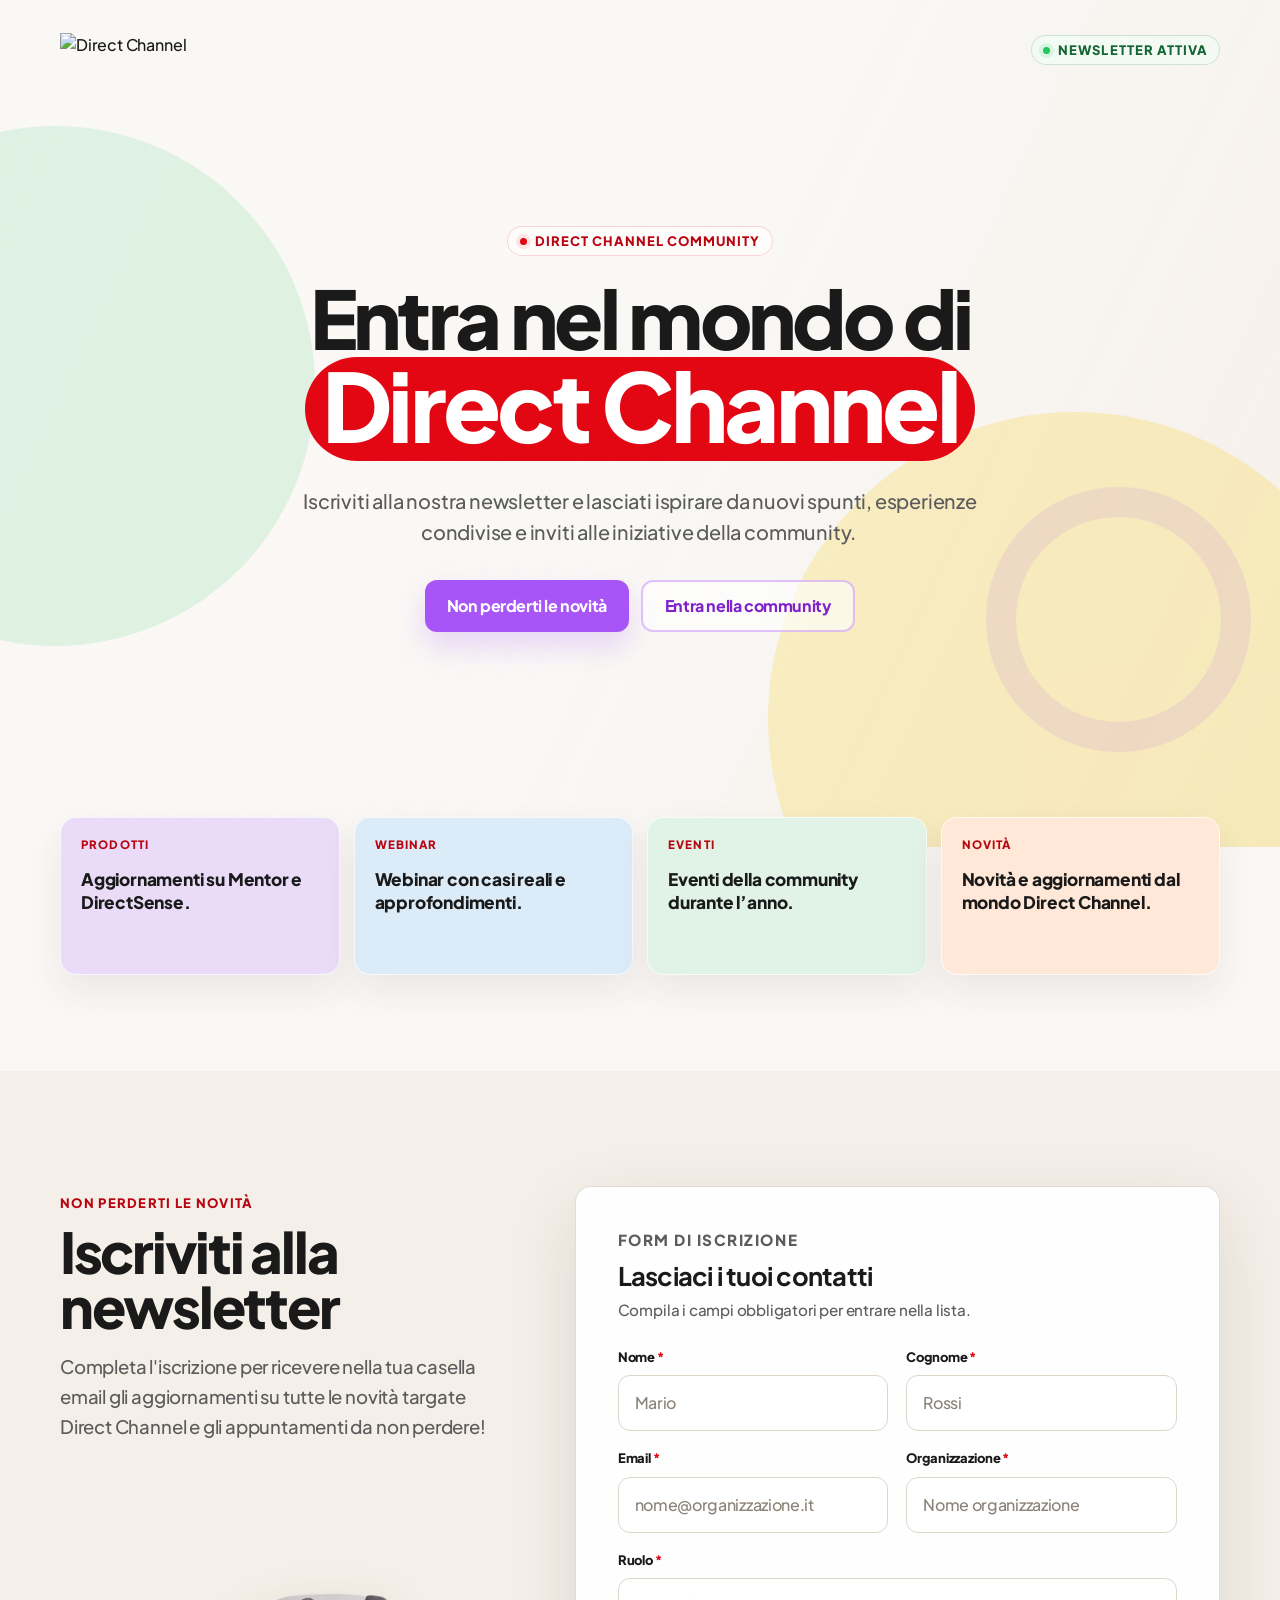
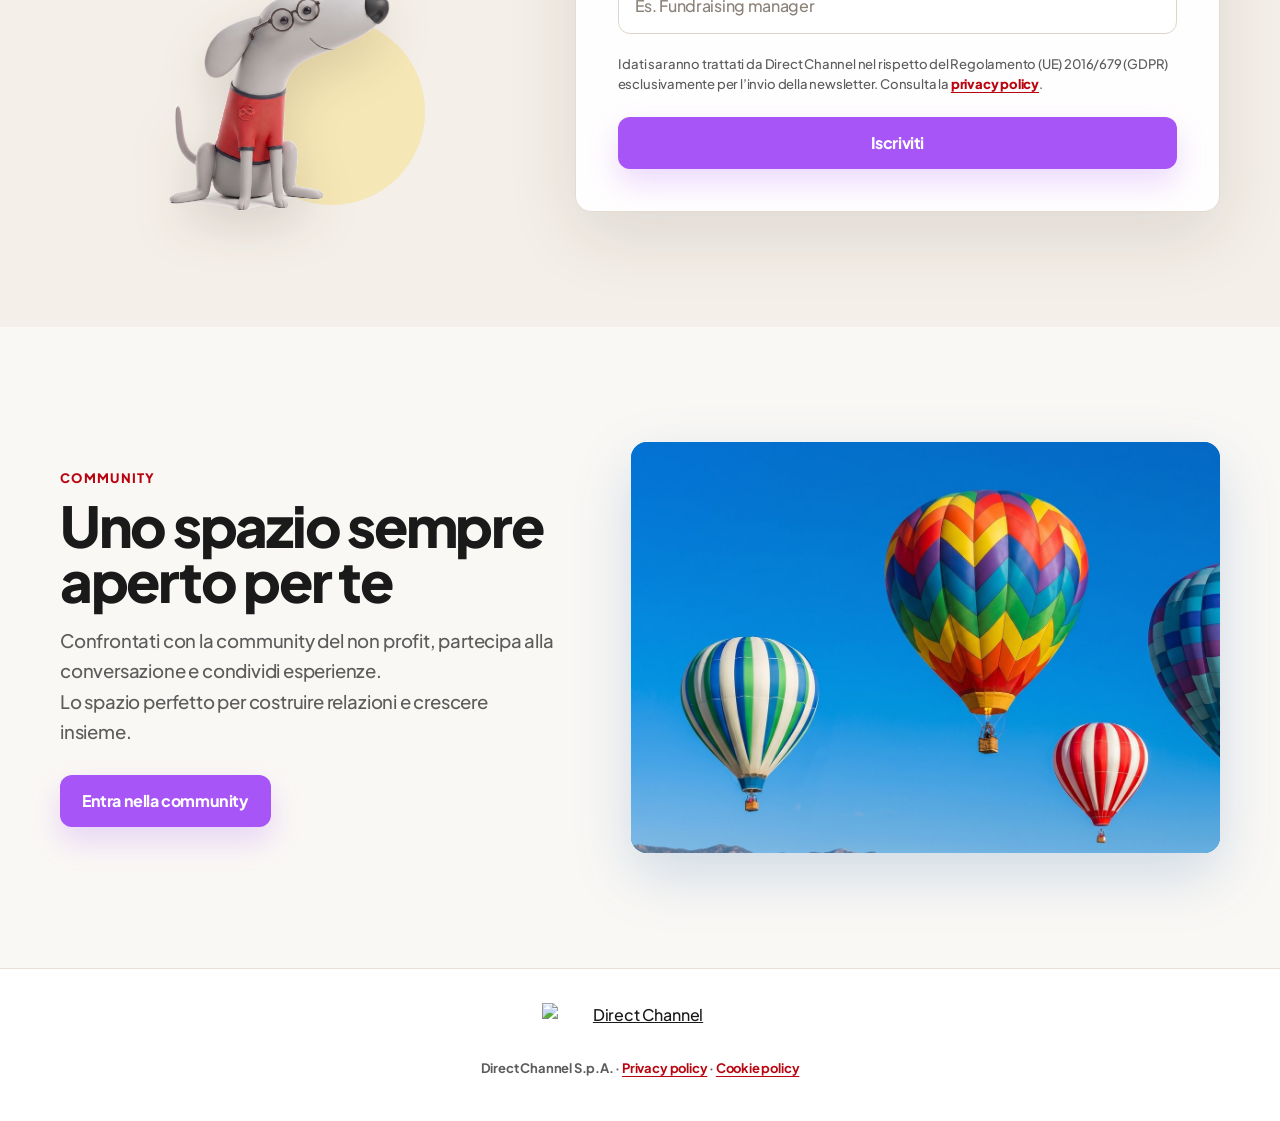
==== commit c7f1504c: "Center newsletter hero heading" ====
--- a/index.html
+++ b/index.html
@@ -87,6 +87,7 @@
 
     h1 {
       max-width: 1010px;
+      margin-inline: auto;
       margin-bottom: 24px;
       font-size: var(--font-h1);
       line-height: 0.98;
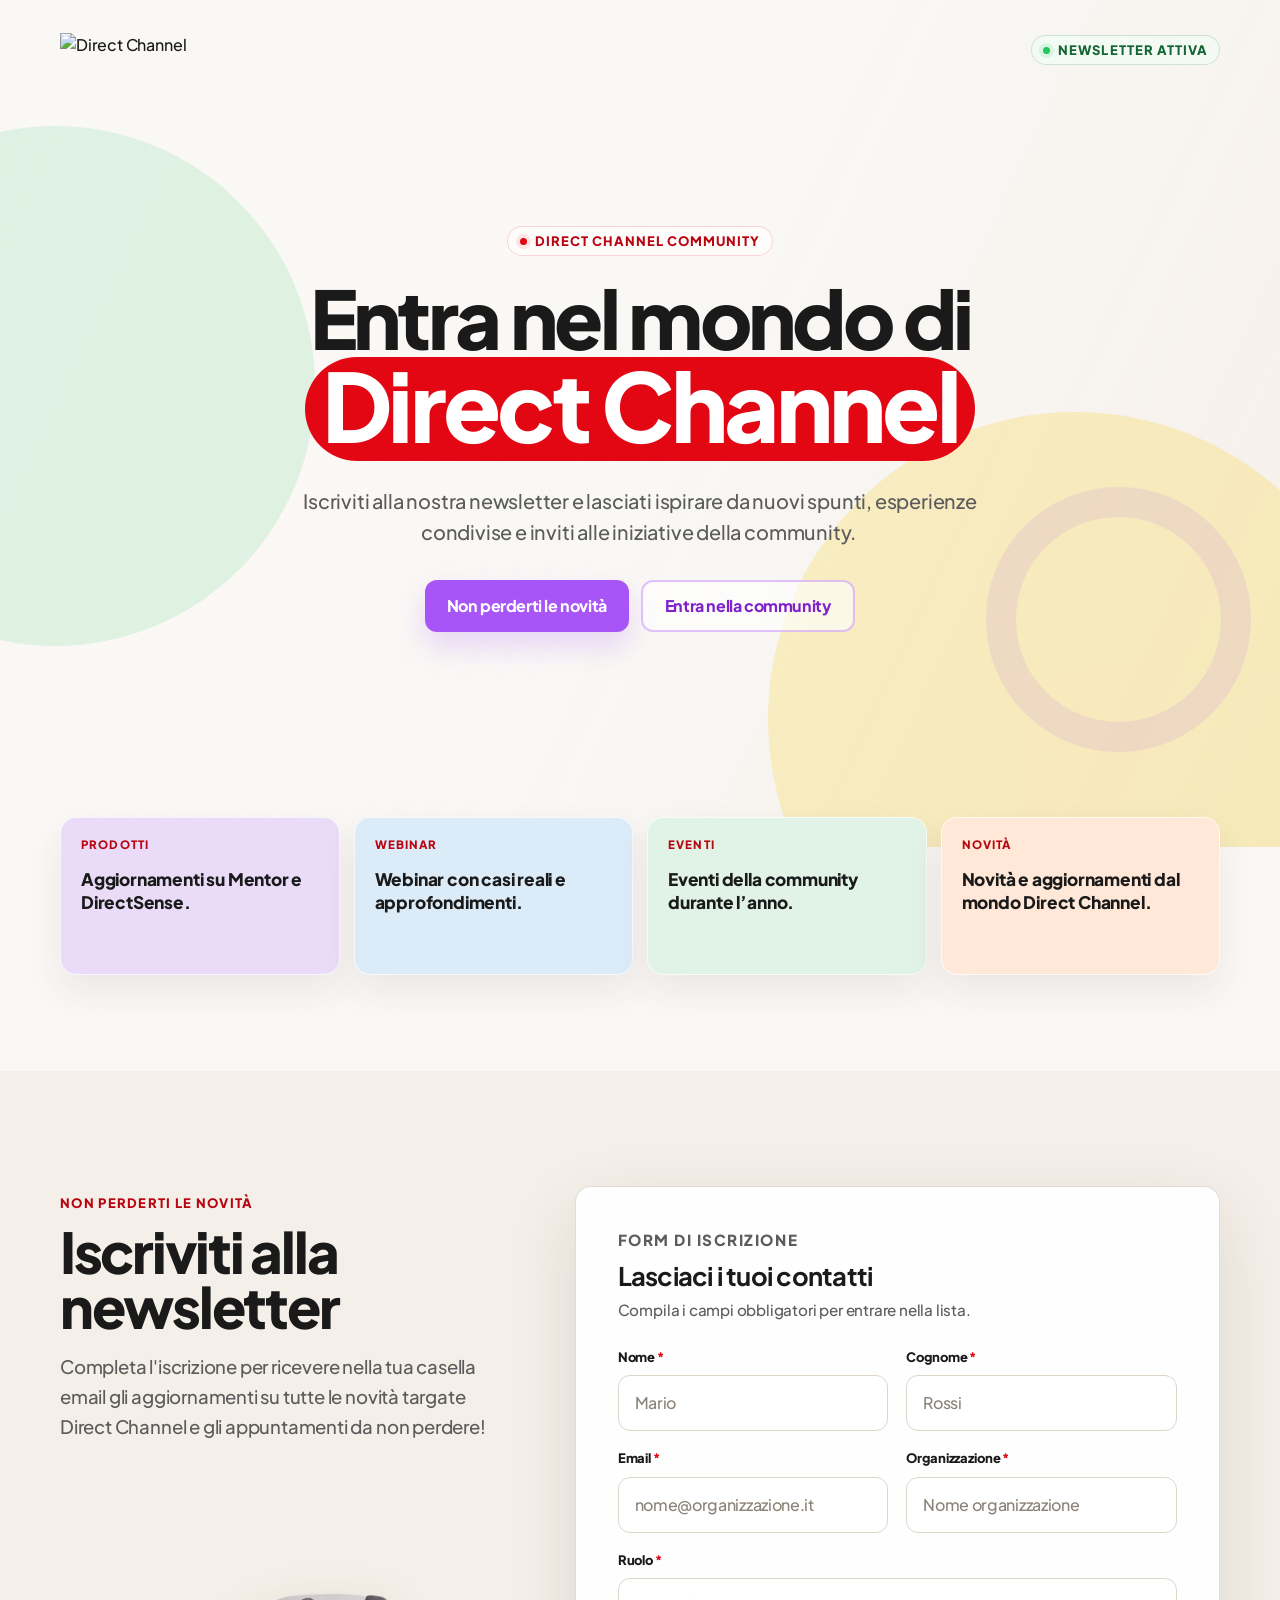
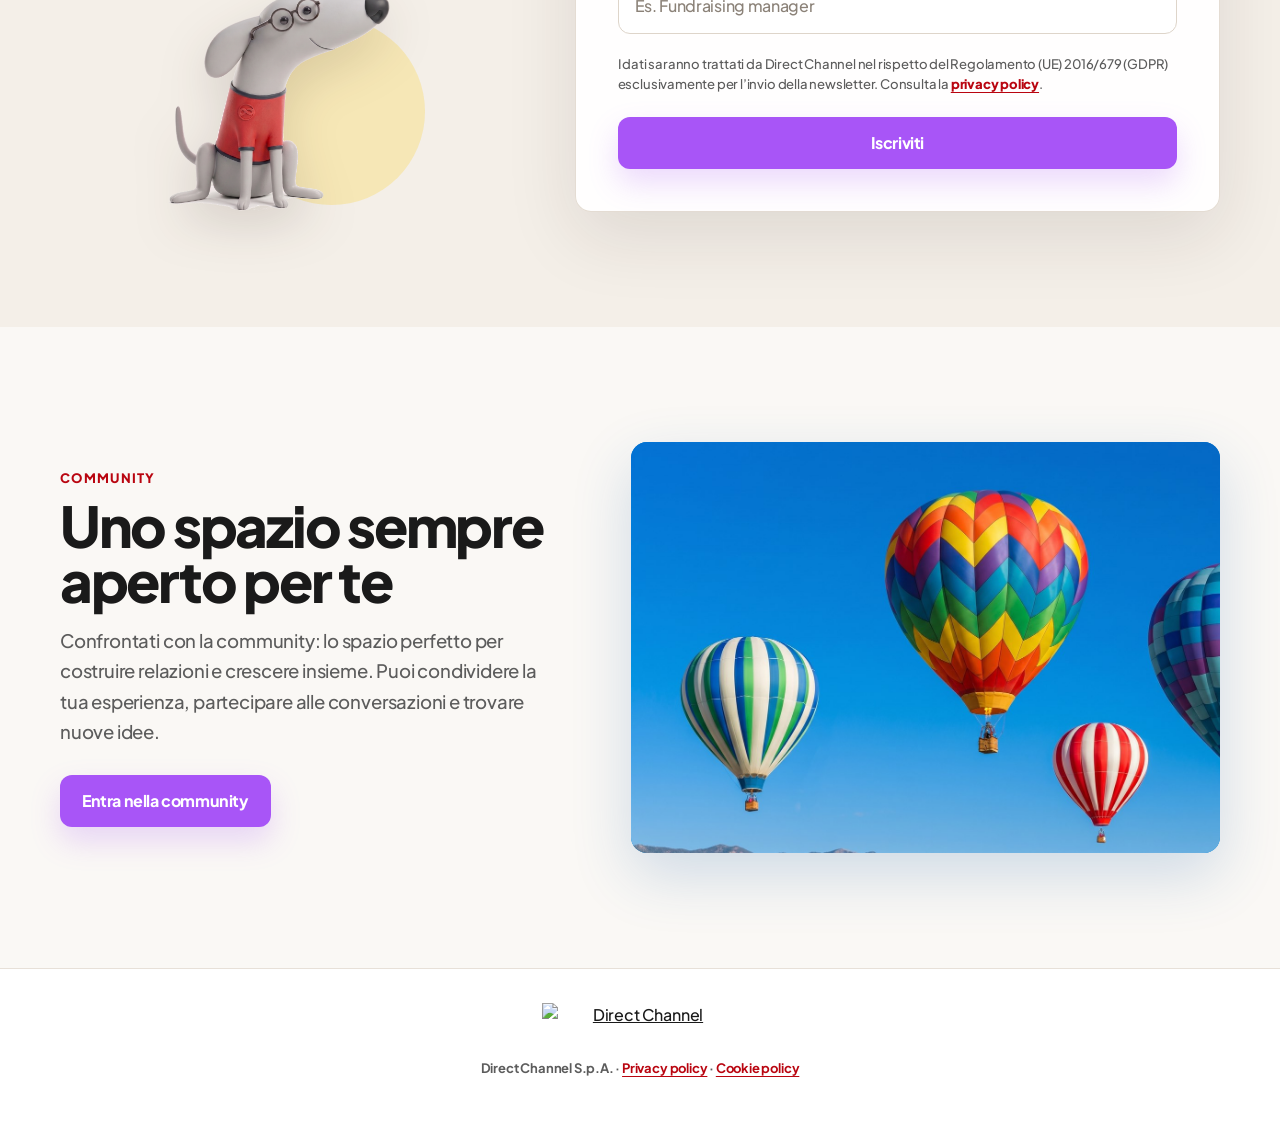
==== commit 20f2513d: "Reposition signup mascot and refresh community copy" ====
--- a/index.html
+++ b/index.html
@@ -865,6 +865,22 @@
         padding: 24px 20px;
       }
 
+      .signup-grid {
+        grid-template-areas:
+          "copy"
+          "form";
+      }
+
+      .signup-mascot {
+        position: absolute;
+        z-index: 2;
+        top: -30px;
+        right: max(var(--page-gutter), env(safe-area-inset-right, 0px));
+        width: clamp(116px, 38vw, 145px);
+        margin: 0;
+        pointer-events: none;
+      }
+
       input {
         min-height: 52px;
       }
@@ -906,6 +922,17 @@
       .highlight {
         padding-inline: 0.14em;
         font-size: 0.92em;
+      }
+
+      .signup-copy .small-label {
+        font-size: 0.72rem;
+        letter-spacing: 0.08em;
+      }
+
+      .signup-mascot {
+        top: -22px;
+        right: 10px;
+        width: clamp(104px, 34vw, 116px);
       }
     }
 
@@ -1151,7 +1178,7 @@
         <div class="community-copy">
           <p class="small-label">Community</p>
           <h2>Uno spazio sempre aperto per te</h2>
-          <p>Confrontati con la community del non profit, partecipa alla conversazione e condividi esperienze.<br>Lo spazio perfetto per costruire relazioni e crescere insieme.</p>
+          <p>Confrontati con la community: lo spazio perfetto per costruire relazioni e crescere insieme. Puoi condividere la tua esperienza, partecipare alle conversazioni e trovare nuove idee.</p>
           <a class="button" href="https://supporto.directchannel.it/portal/it/community/direct-channel-community" target="_blank" rel="noopener noreferrer">Entra nella community</a>
         </div>
 
